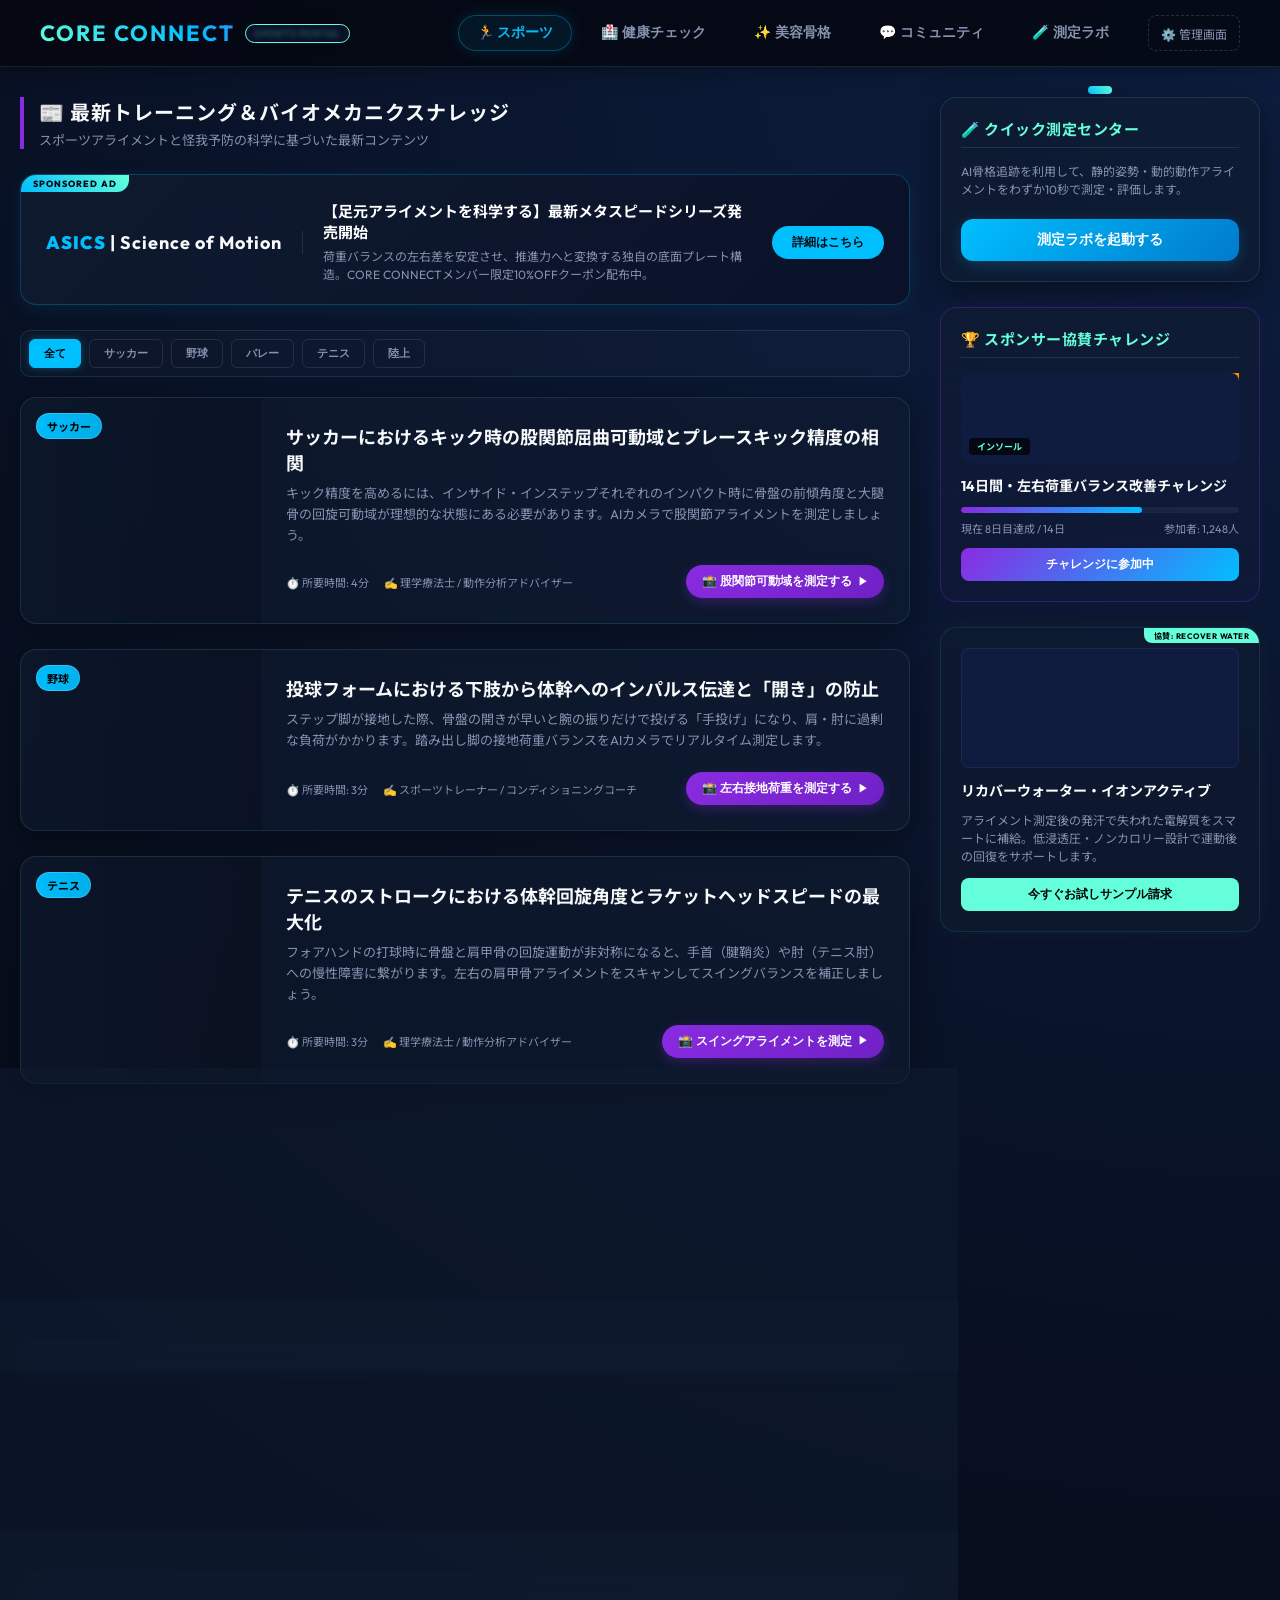
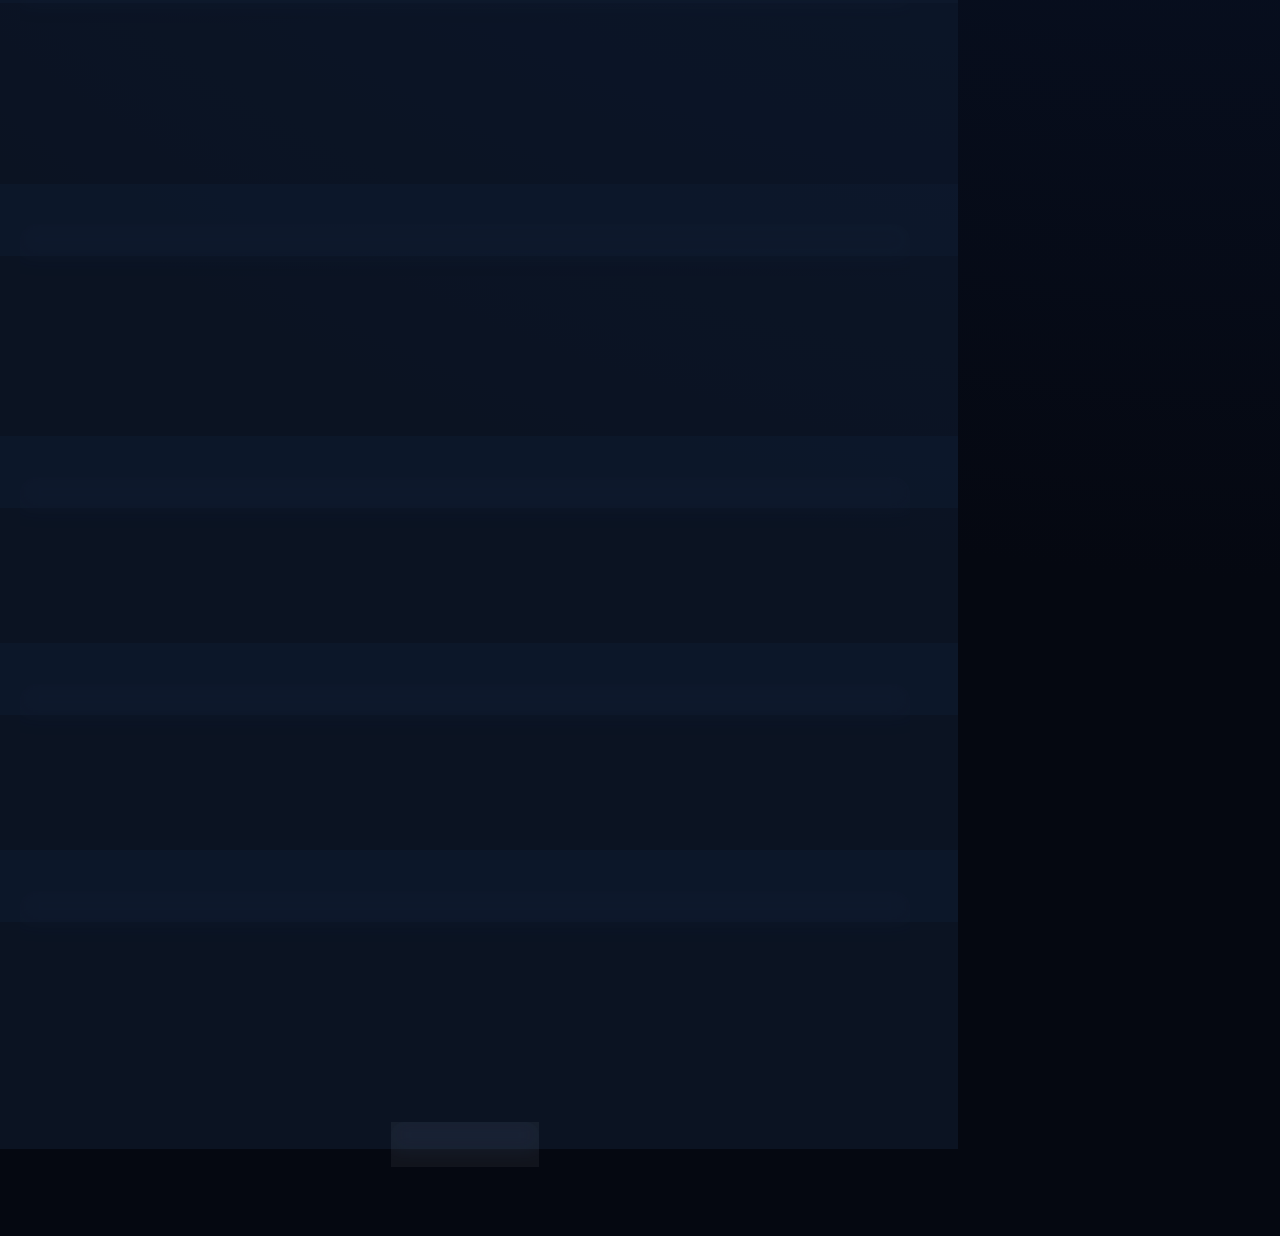
==== index.html @ 138227b6 "Add files via upload" ====
<!DOCTYPE html>

<html lang="ja">

<head>

    <meta charset="UTF-8">

    <meta name="viewport" content="width=device-width, initial-scale=1.0">

    <title>CORE CONNECT - 統合スポーツ・健康・美容プラットフォーム</title>

    <link rel="stylesheet" href="portal.css">

<style>
        .load-more-btn:hover {
            background: rgba(255, 255, 255, 0.1) !important;
            border-color: var(--accent-blue) !important;
            box-shadow: 0 0 15px rgba(0, 191, 255, 0.2);
            transform: translateY(-2px);
        }
        .theme-health .load-more-btn:hover {
            border-color: var(--accent-teal) !important;
            box-shadow: 0 0 15px rgba(100, 255, 218, 0.2);
        }
        .theme-beauty .load-more-btn:hover {
            border-color: var(--accent-pink) !important;
            box-shadow: 0 0 15px rgba(255, 20, 147, 0.2);
        }
        .load-more-btn:active {
            transform: translateY(0);
        }
        </style>
</head>

<body class="theme-sports">



    <!-- Header & Navigation -->

    <header>

        <div class="logo">

            CORE CONNECT <span class="logo-badge" id="portalLogoBadge">Sports Portal</span>

        </div>

        <nav class="nav-tabs">

            <button class="tab-btn active" data-tab="sports">🏃 スポーツ</button>

            <button class="tab-btn" data-tab="health">🏥 健康チェック</button>

            <button class="tab-btn" data-tab="beauty">✨ 美容骨格</button>

            <button class="tab-btn" data-tab="community">💬 コミュニティ</button>

            <button class="tab-btn" data-tab="lab">🧪 測定ラボ</button>
            <a href="admin.html" class="admin-link-btn" style="text-decoration:none; display:inline-flex; align-items:center; justify-content:center; border: 1px dashed rgba(255,255,255,0.15); margin-left: 10px; font-size: 12px; height: 36px; padding: 0 12px; border-radius: 8px; color: var(--text-secondary); cursor: pointer; transition: all 0.3s ease; vertical-align: middle;">⚙️ 管理画面</a>

        </nav>

    </header>



    <!-- Main Container -->

    <div class="portal-container">



        <!-- 1. SPORTS PORTAL TAB -->

        <div id="sportsPanel" class="tab-panel active">

            <div class="portal-grid">

                

                <!-- Left Feed: Articles -->

                <div class="feed-section">

                    <div class="feed-header">

                        <h2>📰 最新トレーニング＆バイオメカニクスナレッジ</h2>

                        <p>スポーツアライメントと怪我予防の科学に基づいた最新コンテンツ</p>

                    </div>



                    <!-- Horizontal Corporate Sponsor Banner Ad -->

                    <div class="sponsor-banner-horizontal" onclick="alert('協賛スポンサー：ASICS バイオメカニクスシューズ特設ページへ移行します！')">

                        <div class="sponsor-badge">SPONSORED AD</div>

                        <div class="sponsor-banner-content">

                            <div class="sponsor-logo-box">

                                <span style="color:var(--accent-blue); font-weight:900;">ASICS</span> | Science of Motion

                            </div>

                            <div class="sponsor-banner-text">

                                <h4 class="sponsor-headline">【足元アライメントを科学する】最新メタスピードシリーズ発売開始</h4>

                                <p class="sponsor-subline">荷重バランスの左右差を安定させ、推進力へと変換する独自の底面プレート構造。CORE CONNECTメンバー限定10%OFFクーポン配布中。</p>

                            </div>

                            <button class="sponsor-banner-btn">詳細はこちら</button>

                        </div>

                    </div>

                    

                                        <!-- Sports Category Filter Sub-tab Bar -->
                    <div class="sports-subtabs">
                        <button class="subtab-btn active" data-sport="all">全て</button>
                        <button class="subtab-btn" data-sport="soccer">サッカー</button>
                        <button class="subtab-btn" data-sport="baseball">野球</button>
                        <button class="subtab-btn" data-sport="volleyball">バレー</button>
                        <button class="subtab-btn" data-sport="tennis">テニス</button>
                        <button class="subtab-btn" data-sport="track">陸上</button>
                    </div>
                    <div class="article-list" id="sportsList"></div>
                    <div style="text-align: center; margin-top: 30px; margin-bottom: 20px;">
                        <button id="sportsLoadMore" class="load-more-btn" style="background: rgba(255, 255, 255, 0.05); border: 1px solid rgba(255, 255, 255, 0.08); color: var(--text-primary); padding: 12px 30px; border-radius: 12px; font-weight: 600; cursor: pointer; transition: all 0.3s ease; backdrop-filter: blur(10px); display: none;">もっと見る 📸</button>
                    </div>>

                </div>



                <!-- Right Sidebar Widgets -->

                <div class="side-widgets">

                    <!-- Widget: Quick Lab -->

                    <div class="widget">

                        <h3>🧪 クイック測定センター</h3>

                        <div class="mb-20" style="font-size:12px; color:var(--text-secondary); line-height: 1.5;">

                            AI骨格追跡を利用して、静的姿勢・動的動作アライメントをわずか10秒で測定・評価します。

                        </div>

                        <button class="btn-quick-start" onclick="switchTab('lab')">

                            <span class="rec-badge"></span> 測定ラボを起動する

                        </button>

                    </div>



                    <!-- Widget: Sponsored Challenge -->

                    <div class="widget challenge-widget">

                        <h3>🏆 スポンサー協賛チャレンジ</h3>

                        <div class="challenge-card">

                            <div class="ad-badge">協賛: OrthoFit</div>

                            <div class="challenge-banner" style="background-image: url('https://images.unsplash.com/photo-1476480862126-209bfaa8edc8?auto=format&fit=crop&q=80&w=300');">

                                <span class="challenge-brand">インソール</span>

                            </div>

                            <div class="challenge-title">14日間・左右荷重バランス改善チャレンジ</div>

                            <div class="challenge-progress">

                                <div class="progress-bar">

                                    <div class="progress-fill"></div>

                                </div>

                                <div style="display:flex; justify-content:space-between; margin-top:2px;">

                                    <span>現在 8日目達成 / 14日</span>

                                    <span>参加者: 1,248人</span>

                                </div>

                            </div>

                            <button class="challenge-btn" onclick="alert('チャレンジ登録完了！毎日測定ラボで測定して50/50の均等アライメントを目指しましょう！達成するとOrthoFit製品の限定クーポンを贈呈。')">チャレンジに参加中</button>

                        </div>

                    </div>



                    <!-- Side Ad: Beverage Brand -->

                    <div class="widget ad-widget" style="border-color: rgba(0, 191, 255, 0.15);">

                        <div class="ad-badge" style="background:var(--accent-teal); color:#000;">協賛: RECOVER WATER</div>

                        <div class="ad-body">

                            <div class="ad-img-box" style="background-image: url('https://images.unsplash.com/photo-1513558161293-cdaf765ed2fd?auto=format&fit=crop&q=80&w=300');"></div>

                            <div class="ad-title">リカバーウォーター・イオンアクティブ</div>

                            <div class="ad-desc">アライメント測定後の発汗で失われた電解質をスマートに補給。低浸透圧・ノンカロリー設計で運動後の回復をサポートします。</div>

                            <button class="ad-btn" style="background:var(--accent-teal); color:#000;" onclick="alert('公式ストア商品ページに移行します！')">今すぐお試しサンプル請求</button>

                        </div>

                    </div>

                </div>



            </div>

        </div>



        <!-- 2. HEALTH PORTAL TAB -->

        <div id="healthPanel" class="tab-panel">

            <div class="portal-grid">

                

                <!-- Left Feed: Articles -->

                <div class="feed-section">

                    <div class="feed-header">

                        <h2>📰 最新ヘルスケア＆予防医学ナレッジ</h2>

                        <p>健康寿命の延伸、生活習慣病予防、アライメントの健康影響に関する最新情報</p>

                    </div>



                    <!-- Horizontal Sponsor Ad: Health -->

                    <div class="sponsor-banner-horizontal" onclick="alert('協賛スポンサー：サントリー ウェルネス特設ページへ移行します！')">

                        <div class="sponsor-badge">SPONSORED AD</div>

                        <div class="sponsor-banner-content">

                            <div class="sponsor-logo-box">

                                <span style="color:var(--accent-blue); font-weight:900;">SUNTORY</span> | Wellness

                            </div>

                            <div class="sponsor-banner-text">

                                <h4 class="sponsor-headline">【科学が証明する若々しさ】セサミンEXでアクティブな関節・血流ケア</h4>

                                <p class="sponsor-subline">40代以降の運動機能維持に。体幹ブレを抑え、歩行アライメントを内側から円滑にサポートします。CORE CONNECT限定特別モニター募集中。</p>

                            </div>

                            <button class="sponsor-banner-btn">詳細はこちら</button>

                        </div>

                    </div>

                    

                                        <!-- Health Category Filter Sub-tab Bar -->
                    <div class="sports-subtabs">
                        <button class="subtab-btn active" data-sport="all">全て</button>
                        <button class="subtab-btn" data-sport="stress">ストレス</button>
                        <button class="subtab-btn" data-sport="sleep">睡眠</button>
                        <button class="subtab-btn" data-sport="nutrition">食事・栄養</button>
                        <button class="subtab-btn" data-sport="pain">肩こり・腰痛</button>
                        <button class="subtab-btn" data-sport="check">自律神経</button>
                    </div>
                    <div class="article-list" id="healthList"></div>
                    <div style="text-align: center; margin-top: 30px; margin-bottom: 20px;">
                        <button id="healthLoadMore" class="load-more-btn" style="background: rgba(255, 255, 255, 0.05); border: 1px solid rgba(255, 255, 255, 0.08); color: var(--text-primary); padding: 12px 30px; border-radius: 12px; font-weight: 600; cursor: pointer; transition: all 0.3s ease; backdrop-filter: blur(10px); display: none;">もっと見る 📸</button>
                    </div>>

                </div>



                <!-- Right Sidebar Widgets -->

                <div class="side-widgets">

                    <!-- Widget: Health Advice -->

                    <div class="widget">

                        <h3>🏥 パーソナル健康指導</h3>

                        <div class="mb-20" style="font-size:12px; color:var(--text-secondary); line-height: 1.5;">

                            測定された姿勢・動揺データから、高血圧やメタボ予防、腰痛防止に適した個別ストレッチ・食事法をAIが推薦します。

                        </div>

                        <button class="btn-quick-start" onclick="switchTab('lab')">

                            <span class="rec-badge"></span> 健康状態チェックへ

                        </button>

                    </div>



                    <!-- Widget: Sponsored Challenge -->

                    <div class="widget challenge-widget" style="border-color: rgba(16, 185, 129, 0.3); background: linear-gradient(180deg, var(--bg-card) 0%, rgba(16, 185, 129, 0.03) 100%);">

                        <h3>🏆 健康増進協賛チャレンジ</h3>

                        <div class="challenge-card">

                            <div class="ad-badge" style="background:var(--accent-blue); color:#000;">協賛: TANITA</div>

                            <div class="challenge-banner" style="background-image: url('https://images.unsplash.com/photo-1544367567-0f2fcb009e0b?auto=format&fit=crop&q=80&w=300');">

                                <span class="challenge-brand">体組成計</span>

                            </div>

                            <div class="challenge-title">毎日測定・体幹バランス＆基礎代謝キープチャレンジ</div>

                            <button class="challenge-btn" style="background:linear-gradient(135deg, var(--accent-blue) 0%, #10b981 100%);" onclick="alert('健康チャレンジに参加しました！体組成データとアライメントデータを連動させて健康ポイントを獲得しましょう。')">チャレンジに参加する</button>

                        </div>

                    </div>



                    <!-- Side Ad: Health Drink -->

                    <div class="widget ad-widget" style="border-color: rgba(52, 211, 153, 0.15);">

                        <div class="ad-badge" style="background:var(--accent-blue); color:#000;">協賛: 明治 VAAM</div>

                        <div class="ad-body">

                            <div class="ad-img-box" style="background-image: url('https://images.unsplash.com/photo-1544367567-0f2fcb009e0b?auto=format&fit=crop&q=80&w=300');"></div>

                            <div class="ad-title">ヴァームスマートフィットウォーター</div>

                            <div class="ad-desc">カラダを動かすことで脂肪の燃焼を高める独自のアミノ酸（ARF）配合。アライメントチェック運動時の水分補給に最適です。</div>

                            <button class="ad-btn" style="background:var(--accent-blue); color:#000;" onclick="alert('明治VAAM 特設ECページへ移行します！')">特別割引で購入する</button>

                        </div>

                    </div>

                </div>



            </div>

        </div>



        <!-- 3. BEAUTY PORTAL TAB -->

        <div id="beautyPanel" class="tab-panel">

            <div class="portal-grid">

                

                <!-- Left Feed: Articles -->

                <div class="feed-section">

                    <div class="feed-header">

                        <h2>📰 最新エステ・美容骨格＆姿勢ボディメイク</h2>

                        <p>美姿勢キープ、骨格スタイル診断、スタイルアップのためのアライメント科学</p>

                    </div>



                    <!-- Horizontal Sponsor Ad: Beauty -->

                    <div class="sponsor-banner-horizontal" style="border-color: rgba(255, 117, 143, 0.25); box-shadow: 0 0 15px rgba(255, 117, 143, 0.08);" onclick="alert('協賛スポンサー：資生堂 エリクシール特別キャンペーンページへ移行します！')">

                        <div class="sponsor-badge" style="background:linear-gradient(45deg, var(--accent-blue), var(--accent-purple)); color:#fff;">SPONSORED AD</div>

                        <div class="sponsor-banner-content">

                            <div class="sponsor-logo-box">

                                <span style="color:var(--accent-blue); font-weight:900;">資生堂</span> | ELIXIR

                            </div>

                            <div class="sponsor-banner-text">

                                <h4 class="sponsor-headline">【骨格から美しさを整える】姿勢アライメントと美しき表情・ハリ肌ケア</h4>

                                <p class="sponsor-subline">猫背や首の前傾はデコルテ・顔の巡りを阻害し、くすみやハリ低下の原因に。美姿勢アライメントから理想のエイジングケアを提案。</p>

                            </div>

                            <button class="sponsor-banner-btn" style="background:var(--accent-blue); color:#fff;">詳細はこちら</button>

                        </div>

                    </div>

                    

                                        <!-- Beauty Category Filter Sub-tab Bar -->
                    <div class="sports-subtabs">
                        <button class="subtab-btn active" data-sport="all">全て</button>
                        <button class="subtab-btn" data-sport="makeup">メイク</button>
                        <button class="subtab-btn" data-sport="cosmetics">スキンケア</button>
                        <button class="subtab-btn" data-sport="hairstyle">髪型</button>
                        <button class="subtab-btn" data-sport="styling">骨格診断</button>
                        <button class="subtab-btn" data-sport="bodymake">ボディメイク</button>
                    </div>
                    <div class="article-list" id="beautyList"></div>
                    <div style="text-align: center; margin-top: 30px; margin-bottom: 20px;">
                        <button id="beautyLoadMore" class="load-more-btn" style="background: rgba(255, 255, 255, 0.05); border: 1px solid rgba(255, 255, 255, 0.08); color: var(--text-primary); padding: 12px 30px; border-radius: 12px; font-weight: 600; cursor: pointer; transition: all 0.3s ease; backdrop-filter: blur(10px); display: none;">もっと見る 📸</button>
                    </div>>

                </div>



                <!-- Right Sidebar Widgets -->

                <div class="side-widgets">

                    <!-- Widget: Beauty Profile -->

                    <div class="widget">

                        <h3>✨ 美ボディデザイン</h3>

                        <div class="mb-20" style="font-size:12px; color:var(--text-secondary); line-height: 1.5;">

                            AI骨格アライメントデータから、あなたの骨格スタイルに最も似合うアパレルシルエットや骨盤引締めヨガを提案。

                        </div>

                        <button class="btn-quick-start" style="background:linear-gradient(135deg, var(--accent-blue) 0%, var(--accent-purple) 100%);" onclick="switchTab('lab')">

                            <span class="rec-badge"></span> 骨格・美脚測定へ

                        </button>

                    </div>



                    <!-- Widget: Sponsored Challenge -->

                    <div class="widget challenge-widget" style="border-color: rgba(255, 117, 143, 0.3); background: linear-gradient(180deg, var(--bg-card) 0%, rgba(255, 117, 143, 0.03) 100%);">

                        <h3>🏆 美骨格協賛チャレンジ</h3>

                        <div class="challenge-card">

                            <div class="ad-badge" style="background:var(--accent-blue); color:#000;">協賛: SlimWalk</div>

                            <div class="challenge-banner" style="background-image: url('https://images.unsplash.com/photo-1519699047748-de8e457a634e?auto=format&fit=crop&q=80&w=300');">

                                <span class="challenge-brand">レッグケア</span>

                            </div>

                            <div class="challenge-title">14日間・骨盤ケア＆美脚ラインキープチャレンジ</div>

                            <button class="challenge-btn" style="background:linear-gradient(135deg, var(--accent-blue) 0%, var(--accent-purple) 100%);" onclick="alert('美骨格チャレンジにエントリーしました！毎日骨格測定で美アライメントを追跡しましょう！')">チャレンジに参加する</button>

                        </div>

                    </div>



                    <!-- Side Ad: Beauty Wear -->

                    <div class="widget ad-widget" style="border-color: rgba(255, 117, 143, 0.15);">

                        <div class="ad-badge" style="background:var(--accent-blue); color:#000;">協賛: SlimWalk</div>

                        <div class="ad-body">

                            <div class="ad-img-box" style="background-image: url('https://images.unsplash.com/photo-1485230895905-ec40ba36b9bc?auto=format&fit=crop&q=80&w=300');"></div>

                            <div class="ad-title">スリムウォーク 骨盤をきっちり支えるタイツ</div>

                            <div class="ad-desc">Wの骨盤引き締め設計と段階圧力で、骨盤をきっちり支えて美脚ラインをサポート。おやすみ時のアライメント補正に。</div>

                            <button class="ad-btn" style="background:var(--accent-blue); color:#000;" onclick="alert('スリムウォーク公式ショップページへ移行します！')">CORE CONNECT限定クーポンで購入</button>

                        </div>

                    </div>

                </div>



            </div>

        </div>



        <!-- 4. COMMUNITY TAB -->

        <div id="communityPanel" class="tab-panel">

            <div class="community-grid">

                

                <!-- Left Section: Timeline & Input -->

                <div class="feed-section">

                    

                    <!-- Composer -->

                    <div class="post-composer">

                        <div class="composer-header">

                            <div class="composer-avatar">ゲ</div>

                            <textarea id="postInput" class="composer-textarea" placeholder="測定した結果の感想や身体の悩みを共有しよう！最新の測定データを添付してトレーナーや仲間に相談できます..."></textarea>

                        </div>

                        <div class="composer-footer">

                            <div class="composer-attachments">

                                <button class="attach-btn" id="attachSessionBtn">

                                    📊 最新の測定データを添付する

                                </button>

                            </div>

                            <button class="composer-submit" id="postSubmitBtn">相談・共有を投稿</button>

                        </div>

                    </div>



                    <!-- Horizontal Sponsor Ad: Smartwatch -->

                    <div class="sponsor-banner-horizontal" style="border-color: rgba(138, 43, 226, 0.25); box-shadow: 0 0 15px rgba(138, 43, 226, 0.08); margin-bottom: 20px;" onclick="alert('協賛スポンサー：GARMIN 心拍アクティビティメーター特設ページへ移行します！')">

                        <div class="sponsor-badge" style="background:linear-gradient(45deg, var(--accent-purple), var(--accent-pink)); color:#fff;">SPONSORED AD</div>

                        <div class="sponsor-banner-content">

                            <div class="sponsor-logo-box">

                                <span style="color:var(--accent-purple); font-weight:900;">GARMIN</span> | Active Vitals

                            </div>

                            <div class="sponsor-banner-text">

                                <h4 class="sponsor-headline">【心拍＆ブレ測定連動】GARMIN アスリートGPSスマートウォッチ登場</h4>

                                <p class="sponsor-subline">ポータルのアライメント測定値と同期可能。リアルタイム心拍ゾーン分析と歩行バランスデータを自動トラッキングし、ランニングフォームを改善。</p>

                            </div>

                            <button class="sponsor-banner-btn" style="background:var(--accent-purple); color:#fff;">詳細はこちら</button>

                        </div>

                    </div>



                    <div class="feed-header">

                        <h2>💬 タイムライン（測定共有・Q&A）</h2>

                    </div>



                    <!-- Timeline Posts Container -->

                    <div id="timelineContainer"></div>

                </div>



                <!-- Right Section: Sidebar -->

                <div class="side-widgets">

                    <div class="widget">

                        <h3>👩‍⚕️ コミュニティの専門家</h3>

                        <div class="flex-column" style="gap:15px; font-size:12px;">

                            <div style="display:flex; align-items:center; gap:10px; border-bottom:1px solid rgba(255,255,255,0.05); padding-bottom:10px;">

                                <div class="composer-avatar" style="background:linear-gradient(45deg, var(--accent-orange), #ff5722);">田中</div>

                                <div>

                                    <div style="font-weight:700;">田中 誠 (理学療法士)</div>

                                    <div style="color:var(--text-secondary);">脊柱・骨盤アライメント専門</div>

                                </div>

                            </div>

                            <div style="display:flex; align-items:center; gap:10px; border-bottom:1px solid rgba(255,255,255,0.05); padding-bottom:10px;">

                                <div class="composer-avatar" style="background:linear-gradient(45deg, var(--accent-orange), #ff5722);">佐藤</div>

                                <div>

                                    <div style="font-weight:700;">佐藤 翼 (トレーナー)</div>

                                    <div style="color:var(--text-secondary);">OHS動作分析・怪我予防リハ</div>

                                </div>

                            </div>

                            <div style="display:flex; align-items:center; gap:10px;">

                                <div class="composer-avatar" style="background:linear-gradient(45deg, var(--accent-orange), #ff5722);">鈴木</div>

                                <div>

                                    <div style="font-weight:700;">鈴木 翔 (スプリントコーチ)</div>

                                    <div style="color:var(--text-secondary);">ジュニア運動機能・重心制御</div>

                                </div>

                            </div>

                        </div>

                    </div>



                    <div class="widget">

                        <h3>💬 専門家個別相談（予約）</h3>

                        <p style="font-size:12px; color:var(--text-secondary); line-height:1.5; margin-bottom:15px;">

                            AI判定とコミュニティ解説だけでは解決しない痛みや、専門的なリハビリメニューの作成は、オンラインの個別指導枠をご予約ください。

                        </p>

                        <button class="challenge-btn" style="background:var(--accent-purple);" onclick="switchTab('lab'); alert('測定ラボに切り替えます。測定完了レポート下部の「個別予約」ボタンから担当メンターと予約を実行してください。');">

                            📅 個別相談（予約枠）を開く

                        </button>

                    </div>



                    <!-- Side Ad: Sports Insurance -->

                    <div class="widget ad-widget" style="border-color: rgba(57, 255, 20, 0.15);">

                        <div class="ad-badge" style="background:var(--accent-green); color:#000;">協賛: ACTIVE PROTECT</div>

                        <div class="ad-body">

                            <div class="ad-img-box" style="background-image: url('https://images.unsplash.com/photo-1544367567-0f2fcb009e0b?auto=format&fit=crop&q=80&w=300');"></div>

                            <div class="ad-title">アクティブプロテクト・スポーツ傷害保険</div>

                            <div class="ad-desc">ランニングやフィットネス中のもしものケガに備える。1日わずか50円から加入できる、アライメントチェックメンバー限定優待プラン。</div>

                            <button class="ad-btn" style="background:var(--accent-green); color:#000;" onclick="alert('損害保険のご案内ページへ移行します！')">見積もりシミュレートを開く</button>

                        </div>

                    </div>

                </div>



            </div>

        </div>



        <!-- 3. MEASUREMENT LAB TAB (IFRAME & ADS) -->

        <div id="labPanel" class="tab-panel">

            <div class="lab-grid">

                

                <!-- Left Main Section -->

                <div class="lab-main-section">

                    <!-- Embedded Measurement App Iframe -->

                    <div class="iframe-container">

                        <iframe id="measurementIframe" src="./mock_app.html" allow="camera;gyroscope;accelerometer"></iframe>

                    </div>

                    

                    <!-- Posture Report & SNS Share Card (Displays after measurement) -->

                    <div id="postureReportCard" class="widget posture-report-card" style="display: none; margin-top: 20px;">

                        <div class="report-header" style="display:flex; justify-content:space-between; align-items:center; border-bottom:1px solid var(--border-color); padding-bottom:15px; margin-bottom:15px;">

                            <h3 style="margin:0;">📊 姿勢アライメント診断レポート</h3>

                            <span id="reportGrade" class="report-grade-badge">A</span>

                        </div>

                        <div class="report-body">

                            <div class="report-grid-metrics" style="display:grid; grid-template-columns: repeat(auto-fit, minmax(150px, 1fr)); gap:15px; margin-bottom:20px;">

                                <div class="metric-item" style="background:var(--bg-glass); border:1px solid var(--border-color); border-radius:10px; padding:12px; text-align:center;">

                                    <div style="font-size:10px; color:var(--text-secondary); margin-bottom:5px;">左右荷重バランス</div>

                                    <div id="reportWbVal" style="font-size:14px; font-weight:700; color:var(--text-primary);">L 50.2% : R 49.8%</div>

                                </div>

                                <div class="metric-item" style="background:var(--bg-glass); border:1px solid var(--border-color); border-radius:10px; padding:12px; text-align:center;">

                                    <div style="font-size:10px; color:var(--text-secondary); margin-bottom:5px;">骨盤傾斜角度</div>

                                    <div id="reportTiltVal" style="font-size:14px; font-weight:700; color:var(--text-primary);">0° (正常)</div>

                                </div>

                                <div class="metric-item" style="background:var(--bg-glass); border:1px solid var(--border-color); border-radius:10px; padding:12px; text-align:center;">

                                    <div style="font-size:10px; color:var(--text-secondary); margin-bottom:5px;">体幹重心動揺エリア</div>

                                    <div id="reportSwayVal" style="font-size:14px; font-weight:700; color:var(--text-primary);">正常範囲 (480px²)</div>

                                </div>

                            </div>

                            

                            <div class="sns-share-section" style="border-top:1px solid var(--border-color); padding-top:15px;">

                                <h4 style="font-size:12px; color:var(--text-primary); margin-bottom:12px; font-weight:700;">📢 測定結果をSNSやコミュニティでシェアしよう！</h4>

                                <div class="sns-btn-group" style="display:flex; flex-wrap:wrap; gap:10px;">

                                    <button class="sns-btn x-btn" id="shareXBtn">

                                        <svg style="width:12px; height:12px; fill:currentColor; vertical-align:middle; margin-right:4px;" viewBox="0 0 24 24"><path d="M18.244 2.25h3.308l-7.227 8.26 8.502 11.24H16.17l-5.214-6.817L4.99 21.75H1.68l7.73-8.835L1.254 2.25H8.08l4.713 6.231zm-1.161 17.52h1.833L7.084 4.126H5.117z"/></svg>

                                        Xでポスト

                                    </button>

                                    <button class="sns-btn line-btn" id="shareLineBtn">🟢 LINEで送る</button>

                                    <button class="sns-btn copy-btn" id="copyReportBtn">📋 結果をコピー</button>

                                    <button class="sns-btn community-share-btn" id="shareInternalBtn">💬 コミュへ添付して相談</button>

                                    <button class="sns-btn premium-btn" id="premiumReportBtn" style="background:var(--accent-orange); color:#000;">📥 改善指導PDFレポート (プレミアム限定)</button>

                                </div>

                            </div>

                        </div>

                    </div>

                </div>



                <!-- Dynamic Ad Sidebar -->

                <div class="lab-meta-panel">

                    

                    <div class="dynamic-ad-container" id="adWidgetContainer" style="max-height: 540px; overflow-y: auto;">

                        <div class="ad-headline">

                            <span></span> スポンサー企業協賛広告枠

                        </div>

                        

                        <div id="dynamicAdSpace">

                            <!-- Ad 1: Health/Furniture -->

                            <div class="ad-matched-box" style="margin-bottom:20px; border-bottom: 1px solid rgba(255,255,255,0.05); padding-bottom:15px;">

                                <span class="matched-pill tilt" style="background:rgba(255,145,0,0.08); border-color:var(--accent-orange); color:var(--accent-orange);">骨盤ケア協賛: StyleKeep</span>

                                <div class="ad-img-box" style="background-image: url('https://images.unsplash.com/photo-1515886657613-9f3515b0c78f?auto=format&fit=crop&q=80&w=400'); height: 80px;"></div>

                                <div class="ad-title" style="font-size:12px;">StyleKeep 骨盤サポート高反発クッション</div>

                                <div class="ad-desc" style="font-size:11px; line-height:1.4;">アライメントの崩れによる腰部・背中への座姿勢負担を軽減する特許取得サポートクッション。</div>

                                <div class="ad-product-price" style="font-size:13px;">特別価格: ¥5,440</div>

                            </div>

                            

                            <!-- Ad 2: Orthotics/Apparel -->

                            <div class="ad-matched-box" style="margin-bottom:20px; border-bottom: 1px solid rgba(255,255,255,0.05); padding-bottom:15px;">

                                <span class="matched-pill sway" style="background:rgba(0,191,255,0.08); border-color:var(--accent-blue); color:var(--accent-blue);">インソール協賛: OrthoFit</span>

                                <div class="ad-img-box" style="background-image: url('https://images.unsplash.com/photo-1542291026-7eec264c27ff?auto=format&fit=crop&q=80&w=400'); height: 80px;"></div>

                                <div class="ad-title" style="font-size:12px;">OrthoFit プレミアム・カスタムインソール</div>

                                <div class="ad-desc" style="font-size:11px; line-height:1.4;">左右荷重バランスを足元から補正し、ランニング時の関節ブレを抑制するカスタムインソール。</div>

                                <div class="ad-product-price" style="font-size:13px;">特別価格: ¥9,600</div>

                            </div>



                            <!-- Ad 3: Sports Apparel -->

                            <div class="ad-matched-box">

                                <span class="matched-pill" style="background:rgba(138,43,226,0.08); border-color:var(--accent-purple); color:var(--accent-purple);">リカバリー協賛: UNDER ARMOUR</span>

                                <div class="ad-img-box" style="background-image: url('https://images.unsplash.com/photo-1517838277536-f5f99be501cd?auto=format&fit=crop&q=80&w=400'); height: 80px;"></div>

                                <div class="ad-title" style="font-size:12px;">UA Recovery 段階着圧リカバリータイツ</div>

                                <div class="ad-desc" style="font-size:11px; line-height:1.4;">運動後のアライメント維持と筋肉疲労の回復を促進する特殊着圧コンプレッション。</div>

                                <div class="ad-product-price" style="font-size:13px;">販売価格: ¥7,800</div>

                            </div>

                        </div>

                    </div>



                    <div class="widget">

                        <h3>📏 スケール・マット校正</h3>

                        <p style="font-size:11px; color:var(--text-secondary); line-height:1.5;">

                            手持ち測定時のジャイロ補正、または測定ラボの「📏 マット校正(45cm)」を使用すると、1pxあたりのセンチメートル倍率が正確にロックされ、診断と連動広告の精度が向上します。

                        </p>

                    </div>

                </div>



            </div>

        </div>



    </div>



    <!-- Subscription Plan Modal (Popup) -->

    <div id="subscriptionModal" class="modal-overlay" style="display: none;">

        <div class="modal-card">

            <div class="modal-close-btn" id="closeSubModalBtn">&times;</div>

            <div class="modal-header">

                <h2>👑 CORE CONNECT PREMIUM</h2>

                <p>AI測定無制限 ＆ 専門家オンライン指導で、最速の姿勢改善をサポート</p>

            </div>

            <div class="modal-body">

                <div class="pricing-grid">

                    <!-- Plan 1: Free -->

                    <div class="pricing-card">

                        <h3>ライト (Free)</h3>

                        <div class="price">¥0 <span class="price-period">/ 月</span></div>

                        <ul class="plan-features">

                            <li>最新記事の閲覧</li>

                            <li>簡易測定 (月1回のみ)</li>

                            <li>タイムライン閲覧のみ</li>

                        </ul>

                        <button class="plan-btn disabled" disabled>現在のプラン</button>

                    </div>

                    

                    <!-- Plan 2: Standard (Recommended) -->

                    <div class="pricing-card recommended">

                        <div class="rec-badge">RECOMMENDED</div>

                        <h3>スタンダード</h3>

                        <div class="price">¥980 <span class="price-period">/ 月</span></div>

                        <ul class="plan-features">

                            <li><strong>AI動作アライメント測定し放題</strong></li>

                            <li><strong>専門家 (理学療法士) Q&A相談</strong></li>

                            <li>協賛ブランド1,000円分クーポン</li>

                            <li>姿勢改善データ履歴追跡</li>

                        </ul>

                        <button class="plan-btn active-btn" id="subStandardBtn">30日間無料でお試し</button>

                    </div>

                    

                    <!-- Plan 3: Premium -->

                    <div class="pricing-card">

                        <h3>プレミアム</h3>

                        <div class="price">¥1,980 <span class="price-period">/ 月</span></div>

                        <ul class="plan-features">

                            <li>スタンダードの全機能</li>

                            <li>優先アドバイス返信保証</li>

                            <li>個別ビデオ相談 (月1回15分)</li>

                            <li>プレミアム限定レッスン動画</li>

                        </ul>

                        <button class="plan-btn" id="subPremiumBtn">プランを選択</button>

                    </div>

                </div>

                <p class="modal-footer-note">※ スタンダードプランは登録後30日間は無料でお試しいただけます。いつでも解約可能です。</p>

            </div>

        </div>

    </div>



    <!-- Scripts -->

    <script src="portal.js"></script>

</body>

</html>
---- portal.css ----
/* CORE CONNECT Portal styling */
@import url('https://fonts.googleapis.com/css2?family=Outfit:wght@300;400;600;700&family=Noto+Sans+JP:wght@300;400;700&display=swap');

:root {
    --bg-primary: #050811;
    --bg-secondary: #0a1128;
    --bg-card: rgba(16, 28, 48, 0.6);
    --bg-glass: rgba(10, 20, 42, 0.7);
    --border-color: rgba(100, 255, 218, 0.12);
    --border-glow: rgba(0, 191, 255, 0.2);
    
    /* Neon Accents */
    --accent-teal: #64ffda;
    --accent-blue: #00bfff;
    --accent-orange: #ff9100;
    --accent-red: #ff5252;
    --accent-green: #39ff14;
    --accent-purple: #8a2be2;
    --accent-pink: #ff1493;
    
    --text-primary: #f8f9fa;
    --text-secondary: #8892b0;
    
    --font-sans: 'Outfit', 'Noto Sans JP', sans-serif;
    --card-shadow: 0 8px 32px 0 rgba(0, 0, 0, 0.4);
}

* {
    box-sizing: border-box;
    margin: 0;
    padding: 0;
}

html, body {
    max-width: 100%;
    overflow-x: hidden;
    width: 100%;
    position: relative;
    touch-action: pan-y;
}

body {
    font-family: var(--font-sans);
    background: radial-gradient(circle at top right, #0d1e40 0%, var(--bg-primary) 70%);
    background-color: var(--bg-primary);
    color: var(--text-primary);
    min-height: 100vh;
    overflow-y: auto;
}

/* Scrollbar styling */
::-webkit-scrollbar {
    width: 8px;
}
::-webkit-scrollbar-track {
    background: var(--bg-primary);
}
::-webkit-scrollbar-thumb {
    background: var(--bg-secondary);
    border: 1px solid var(--border-color);
    border-radius: 4px;
}
::-webkit-scrollbar-thumb:hover {
    background: var(--accent-blue);
}

/* Header styling */
header {
    background: rgba(5, 8, 17, 0.85);
    backdrop-filter: blur(15px);
    -webkit-backdrop-filter: blur(15px);
    border-bottom: 1px solid var(--border-color);
    position: sticky;
    top: 0;
    z-index: 100;
    padding: 15px 40px;
    display: flex;
    justify-content: space-between;
    align-items: center;
    box-shadow: 0 4px 20px rgba(0, 0, 0, 0.3);
}

.logo {
    display: flex;
    align-items: center;
    gap: 10px;
    font-size: 22px;
    font-weight: 700;
    letter-spacing: 2px;
    background: linear-gradient(45deg, var(--accent-teal), var(--accent-blue), var(--accent-purple));
    -webkit-background-clip: text;
    -webkit-text-fill-color: transparent;
    text-transform: uppercase;
}

.logo-badge {
    background: var(--bg-secondary);
    border: 1px solid var(--accent-teal);
    color: var(--accent-teal);
    padding: 2px 8px;
    border-radius: 20px;
    font-size: 10px;
    letter-spacing: 0.5px;
    text-shadow: 0 0 5px rgba(100, 255, 218, 0.3);
}

/* Navigation Tabs */
.nav-tabs {
    display: flex;
    gap: 10px;
}

.tab-btn {
    background: transparent;
    border: 1px solid transparent;
    color: var(--text-secondary);
    padding: 8px 18px;
    border-radius: 20px;
    font-size: 14px;
    font-weight: 600;
    cursor: pointer;
    transition: all 0.3s cubic-bezier(0.4, 0, 0.2, 1);
    display: flex;
    align-items: center;
    gap: 8px;
}

.tab-btn:hover {
    color: var(--text-primary);
    background: rgba(255, 255, 255, 0.03);
}

.tab-btn.active {
    color: var(--accent-blue);
    background: rgba(0, 191, 255, 0.08);
    border-color: rgba(0, 191, 255, 0.3);
    box-shadow: 0 0 15px rgba(0, 191, 255, 0.15);
}

.tab-btn.disabled-btn {
    opacity: 0.5;
    cursor: not-allowed;
}

.tab-btn.disabled-btn:hover {
    color: var(--text-secondary);
    background: transparent;
}

/* Container */
.portal-container {
    max-width: 1400px;
    margin: 30px auto;
    padding: 0 20px;
    position: relative;
}

/* Tab Panel Switcher */
.tab-panel {
    display: none;
    animation: fadeIn 0.4s ease-out forwards;
}

.tab-panel.active {
    display: block;
}

@keyframes fadeIn {
    from {
        opacity: 0;
        transform: translateY(10px);
    }
    to {
        opacity: 1;
        transform: translateY(0);
    }
}

/* ==========================================================================
   Sports Portal View (Articles & Content)
   ========================================================================== */
.portal-grid {
    display: grid;
    grid-template-columns: 1fr 320px;
    gap: 30px;
}

@media (max-width: 1024px) {
    .portal-grid {
        grid-template-columns: 1fr;
    }
}

.feed-header {
    margin-bottom: 25px;
    border-left: 4px solid var(--accent-purple);
    padding-left: 15px;
}

.feed-header h2 {
    font-size: 20px;
    font-weight: 700;
    letter-spacing: 1px;
}

.feed-header p {
    color: var(--text-secondary);
    font-size: 13px;
    margin-top: 4px;
}

.article-list {
    display: flex;
    flex-direction: column;
    gap: 25px;
}

/* Article Card Glassmorphism */
.article-card {
    background: var(--bg-card);
    backdrop-filter: blur(10px);
    -webkit-backdrop-filter: blur(10px);
    border: 1px solid var(--border-color);
    border-radius: 16px;
    overflow: hidden;
    display: grid;
    grid-template-columns: 240px 1fr;
    box-shadow: var(--card-shadow);
    transition: all 0.3s cubic-bezier(0.4, 0, 0.2, 1);
}

@media (max-width: 768px) {
    .article-card {
        grid-template-columns: 1fr;
    }
}

.article-card:hover {
    transform: translateY(-4px);
    border-color: rgba(0, 191, 255, 0.3);
    box-shadow: 0 12px 40px rgba(0, 191, 255, 0.1);
}

.article-image {
    width: 100%;
    height: 100%;
    min-height: 180px;
    background-size: cover;
    background-position: center;
    position: relative;
}

.article-image::after {
    content: '';
    position: absolute;
    top: 0; left: 0; width: 100%; height: 100%;
    background: linear-gradient(90deg, rgba(5,8,17,0) 0%, rgba(5,8,17,0.3) 100%);
}

.article-badge {
    position: absolute;
    top: 15px;
    left: 15px;
    background: rgba(5,8,17,0.8);
    border: 1px solid rgba(255,255,255,0.2);
    color: #fff;
    padding: 4px 10px;
    font-size: 11px;
    border-radius: 20px;
    font-weight: 600;
}

.article-content {
    padding: 25px;
    display: flex;
    flex-direction: column;
    justify-content: space-between;
    gap: 15px;
}

.article-body h3 {
    font-size: 18px;
    font-weight: 700;
    margin-bottom: 8px;
    color: var(--text-primary);
}

.article-body p {
    color: var(--text-secondary);
    font-size: 13px;
    line-height: 1.6;
}

.article-footer {
    display: flex;
    justify-content: space-between;
    align-items: center;
    margin-top: 5px;
}

.article-meta {
    font-size: 11px;
    color: var(--text-secondary);
    display: flex;
    gap: 15px;
}

/* Measurement launch button hook */
.btn-hook {
    background: linear-gradient(135deg, var(--accent-purple) 0%, #6f21c5 100%);
    color: #fff;
    border: none;
    padding: 8px 16px;
    font-size: 12px;
    font-weight: 700;
    border-radius: 20px;
    cursor: pointer;
    display: flex;
    align-items: center;
    gap: 6px;
    box-shadow: 0 4px 12px rgba(138, 43, 226, 0.3);
    transition: all 0.3s ease;
}

.btn-hook:hover {
    box-shadow: 0 4px 20px rgba(138, 43, 226, 0.5);
    transform: scale(1.03);
}

.btn-hook span {
    font-size: 10px;
}

/* ==========================================================================
   Side Widgets & Sponsored Ad Space
   ========================================================================== */
.side-widgets {
    display: flex;
    flex-direction: column;
    gap: 25px;
}

.widget {
    background: var(--bg-card);
    backdrop-filter: blur(10px);
    border: 1px solid var(--border-color);
    border-radius: 16px;
    padding: 20px;
    box-shadow: var(--card-shadow);
}

.widget h3 {
    font-size: 15px;
    font-weight: 700;
    margin-bottom: 15px;
    border-bottom: 1px solid var(--border-color);
    padding-bottom: 8px;
    color: var(--accent-teal);
    letter-spacing: 0.5px;
    text-transform: uppercase;
}

/* Sponsored ad banner widget */
.ad-widget {
    border-color: rgba(255, 145, 0, 0.3);
    box-shadow: 0 0 20px rgba(255, 145, 0, 0.05);
    transition: all 0.4s ease;
    position: relative;
    overflow: hidden;
}

.ad-widget.glowing {
    border-color: var(--accent-orange);
    box-shadow: 0 0 25px rgba(255, 145, 0, 0.25);
    background: linear-gradient(145deg, rgba(255,145,0,0.05) 0%, var(--bg-card) 100%);
}

.ad-badge {
    position: absolute;
    top: 0;
    right: 0;
    background: var(--accent-orange);
    color: #000;
    font-size: 8px;
    font-weight: 700;
    padding: 2px 10px;
    border-bottom-left-radius: 8px;
    letter-spacing: 0.5px;
}

.ad-body {
    display: flex;
    flex-direction: column;
    gap: 12px;
}

.ad-img-box {
    width: 100%;
    height: 120px;
    background: #0f1c3f;
    border-radius: 8px;
    background-size: cover;
    background-position: center;
    border: 1px solid rgba(255, 255, 255, 0.05);
}

.ad-title {
    font-size: 14px;
    font-weight: 700;
    color: #fff;
}

.ad-desc {
    font-size: 12px;
    color: var(--text-secondary);
    line-height: 1.5;
}

.ad-btn {
    background: var(--accent-orange);
    color: #000;
    border: none;
    border-radius: 8px;
    padding: 8px 0;
    font-size: 12px;
    font-weight: 700;
    width: 100%;
    cursor: pointer;
    text-align: center;
    transition: all 0.3s ease;
}

.ad-btn:hover {
    background: #ffa726;
    box-shadow: 0 0 10px rgba(255,145,0,0.4);
}

/* Quick Start Widget */
.btn-quick-start {
    background: linear-gradient(135deg, var(--accent-blue) 0%, #007acc 100%);
    color: #fff;
    border: none;
    border-radius: 12px;
    padding: 12px;
    font-size: 14px;
    font-weight: 700;
    width: 100%;
    cursor: pointer;
    display: flex;
    align-items: center;
    justify-content: center;
    gap: 8px;
    transition: all 0.3s ease;
    box-shadow: 0 4px 15px rgba(0, 191, 255, 0.2);
}

.btn-quick-start:hover {
    box-shadow: 0 4px 25px rgba(0, 191, 255, 0.4);
    transform: translateY(-2px);
}

.rec-badge {
    background: var(--accent-red);
    width: 8px;
    height: 8px;
    border-radius: 50%;
    animation: pulse 1.2s infinite;
}

@keyframes pulse {
    0% { transform: scale(0.9); opacity: 0.6; }
    50% { transform: scale(1.2); opacity: 1; }
    100% { transform: scale(0.9); opacity: 0.6; }
}

/* ==========================================================================
   User Community View (Social feed & Sponsored challenges)
   ========================================================================== */
.community-grid {
    display: grid;
    grid-template-columns: 1fr 340px;
    gap: 30px;
}

@media (max-width: 1024px) {
    .community-grid {
        grid-template-columns: 1fr;
    }
}

.post-composer {
    background: var(--bg-card);
    backdrop-filter: blur(10px);
    border: 1px solid var(--border-color);
    border-radius: 16px;
    padding: 20px;
    margin-bottom: 30px;
    box-shadow: var(--card-shadow);
}

.composer-header {
    display: flex;
    gap: 12px;
    margin-bottom: 15px;
}

.composer-avatar {
    width: 40px;
    height: 40px;
    border-radius: 50%;
    background: linear-gradient(45deg, var(--accent-purple), var(--accent-pink));
    display: flex;
    align-items: center;
    justify-content: center;
    font-weight: 700;
    font-size: 14px;
    color: #fff;
    border: 2px solid rgba(255, 255, 255, 0.1);
}

.composer-textarea {
    flex: 1;
    background: var(--bg-input, rgba(15, 28, 63, 0.5));
    border: 1px solid var(--border-color-input, rgba(255, 255, 255, 0.08));
    border-radius: 12px;
    color: var(--text-primary);
    padding: 12px;
    font-size: 13px;
    font-family: inherit;
    resize: none;
    height: 70px;
    outline: none;
    transition: all 0.3s ease;
}

.composer-textarea:focus {
    border-color: var(--accent-blue);
    background: var(--bg-input-focus, rgba(15, 28, 63, 0.8));
}

.composer-footer {
    display: flex;
    justify-content: space-between;
    align-items: center;
    border-top: 1px solid rgba(255,255,255,0.05);
    padding-top: 12px;
}

.composer-attachments {
    display: flex;
    gap: 10px;
}

.attach-btn {
    background: rgba(255, 255, 255, 0.05);
    border: 1px solid rgba(255, 255, 255, 0.08);
    color: var(--text-secondary);
    padding: 6px 12px;
    font-size: 11px;
    font-weight: 600;
    border-radius: 15px;
    cursor: pointer;
    display: flex;
    align-items: center;
    gap: 6px;
    transition: all 0.2s ease;
}

.attach-btn:hover {
    background: rgba(255, 255, 255, 0.1);
    color: var(--text-primary);
}

.attach-btn.attached {
    background: rgba(0, 191, 255, 0.1);
    border-color: var(--accent-blue);
    color: var(--accent-blue);
}

.composer-submit {
    background: var(--accent-blue);
    color: #050811;
    border: none;
    border-radius: 15px;
    padding: 6px 18px;
    font-size: 12px;
    font-weight: 700;
    cursor: pointer;
    transition: all 0.2s ease;
}

.composer-submit:hover {
    background: #5cd6ff;
    box-shadow: 0 0 10px rgba(0, 191, 255, 0.3);
}

/* Timeline post card */
.post-card {
    background: var(--bg-card);
    backdrop-filter: blur(10px);
    border: 1px solid var(--border-color);
    border-radius: 16px;
    padding: 20px;
    margin-bottom: 20px;
    box-shadow: var(--card-shadow);
    transition: all 0.3s ease;
}

.post-card:hover {
    border-color: rgba(255, 255, 255, 0.08);
}

.post-header {
    display: flex;
    justify-content: space-between;
    align-items: center;
    margin-bottom: 15px;
}

.post-user {
    display: flex;
    align-items: center;
    gap: 12px;
}

.post-username {
    font-size: 14px;
    font-weight: 700;
}

.post-userrole {
    font-size: 10px;
    color: var(--accent-teal);
    border: 1px solid var(--accent-teal);
    padding: 1px 6px;
    border-radius: 4px;
    margin-left: 6px;
}

.post-userrole.mentor {
    color: var(--accent-orange);
    border-color: var(--accent-orange);
}

.post-time {
    font-size: 11px;
    color: var(--text-secondary);
}

.post-body {
    font-size: 13px;
    color: var(--text-primary);
    line-height: 1.6;
    margin-bottom: 15px;
}

/* Embedded shared pose metrics inside posts */
.post-shared-metric {
    background: rgba(10, 17, 40, 0.9);
    border: 1px solid rgba(100, 255, 218, 0.1);
    border-radius: 12px;
    padding: 15px;
    margin-bottom: 15px;
    display: grid;
    grid-template-columns: 1fr 140px;
    gap: 15px;
    align-items: center;
}

@media (max-width: 500px) {
    .post-shared-metric {
        grid-template-columns: 1fr;
    }
}

.shared-metric-info {
    display: flex;
    flex-direction: column;
    gap: 8px;
}

.shared-metric-title {
    font-size: 12px;
    font-weight: 700;
    color: var(--accent-teal);
    letter-spacing: 0.5px;
}

.shared-metric-row {
    display: flex;
    justify-content: space-between;
    font-size: 11px;
    border-bottom: 1px solid rgba(255,255,255,0.05);
    padding-bottom: 4px;
}

.shared-metric-row .val {
    font-weight: 700;
    color: #fff;
}

.shared-metric-row .val.good { color: var(--accent-green); }
.shared-metric-row .val.warn { color: var(--accent-orange); }

.shared-radar-preview {
    width: 120px;
    height: 120px;
    background: rgba(0, 0, 0, 0.4);
    border: 1px solid rgba(255,255,255,0.05);
    border-radius: 8px;
    display: flex;
    align-items: center;
    justify-content: center;
    position: relative;
    margin: 0 auto;
}

.shared-radar-preview canvas {
    width: 110px;
    height: 110px;
}

.post-footer {
    display: flex;
    gap: 20px;
    border-top: 1px solid rgba(255,255,255,0.05);
    padding-top: 12px;
    font-size: 12px;
}

.post-action {
    color: var(--text-secondary);
    background: transparent;
    border: none;
    cursor: pointer;
    display: flex;
    align-items: center;
    gap: 6px;
    transition: color 0.2s ease;
}

.post-action:hover {
    color: var(--accent-blue);
}

.post-action.liked {
    color: var(--accent-pink);
}

/* Q&A Specialist responses (Indented comment) */
.post-replies {
    margin-top: 15px;
    border-left: 2px solid rgba(255, 145, 0, 0.3);
    padding-left: 15px;
    display: flex;
    flex-direction: column;
    gap: 15px;
}

.reply-card {
    background: rgba(255, 145, 0, 0.03);
    border: 1px solid rgba(255, 145, 0, 0.08);
    border-radius: 12px;
    padding: 15px;
}

/* Sponsored Challenges Widget */
.challenge-widget {
    border-color: rgba(138, 43, 226, 0.3);
    background: linear-gradient(180deg, var(--bg-card) 0%, rgba(138, 43, 226, 0.03) 100%);
    box-shadow: 0 0 20px rgba(138, 43, 226, 0.05);
}

.challenge-card {
    display: flex;
    flex-direction: column;
    gap: 12px;
    position: relative;
}

.challenge-banner {
    width: 100%;
    height: 90px;
    background: #0f1c3f;
    border-radius: 8px;
    background-size: cover;
    background-position: center;
    position: relative;
}

.challenge-brand {
    position: absolute;
    bottom: 8px;
    left: 8px;
    background: rgba(0,0,0,0.7);
    color: var(--accent-teal);
    padding: 2px 8px;
    font-size: 9px;
    border-radius: 4px;
    font-weight: 700;
}

.challenge-title {
    font-size: 14px;
    font-weight: 700;
}

.challenge-progress {
    display: flex;
    flex-direction: column;
    gap: 5px;
    font-size: 11px;
    color: var(--text-secondary);
}

.progress-bar {
    width: 100%;
    height: 6px;
    background: rgba(255,255,255,0.05);
    border-radius: 3px;
    overflow: hidden;
}

.progress-fill {
    height: 100%;
    width: 65%;
    background: linear-gradient(90deg, var(--accent-purple), var(--accent-blue));
    border-radius: 3px;
}

.challenge-btn {
    background: linear-gradient(135deg, var(--accent-purple) 0%, var(--accent-blue) 100%);
    color: #fff;
    border: none;
    border-radius: 8px;
    padding: 8px 0;
    font-size: 12px;
    font-weight: 700;
    cursor: pointer;
    transition: all 0.3s ease;
}

.challenge-btn:hover {
    box-shadow: 0 0 12px rgba(0, 191, 255, 0.4);
}

/* ==========================================================================
   Measurement Lab View (Iframe embed & dynamically changing sidebar ad)
   ========================================================================== */
.lab-grid {
    display: grid;
    grid-template-columns: 1fr 340px;
    gap: 30px;
}

@media (max-width: 1024px) {
    .lab-grid {
        grid-template-columns: 1fr;
    }
}

.iframe-container {
    background: #000;
    border: 1px solid var(--border-color);
    border-radius: 16px;
    overflow: hidden;
    height: 720px;
    box-shadow: var(--card-shadow);
    position: relative;
}

iframe#measurementIframe {
    width: 100%;
    height: 100%;
    border: none;
}

.lab-meta-panel {
    display: flex;
    flex-direction: column;
    gap: 20px;
}

/* Ad engine container next to measurement lab */
.dynamic-ad-container {
    background: var(--bg-card);
    backdrop-filter: blur(10px);
    border: 2px solid var(--border-color);
    border-radius: 16px;
    padding: 20px;
    box-shadow: var(--card-shadow);
    transition: all 0.5s cubic-bezier(0.4, 0, 0.2, 1);
}

.dynamic-ad-container.matching-tilt {
    border-color: rgba(255, 145, 0, 0.4);
    box-shadow: 0 0 25px rgba(255, 145, 0, 0.15);
}

.dynamic-ad-container.matching-sway {
    border-color: rgba(0, 191, 255, 0.4);
    box-shadow: 0 0 25px rgba(0, 191, 255, 0.15);
}

.ad-headline {
    font-size: 11px;
    font-weight: 700;
    color: var(--text-secondary);
    text-transform: uppercase;
    letter-spacing: 1px;
    margin-bottom: 12px;
    display: flex;
    align-items: center;
    gap: 6px;
}

.ad-headline span {
    background: var(--accent-red);
    width: 6px;
    height: 6px;
    border-radius: 50%;
}

.ad-headline.matched span {
    background: var(--accent-green);
    box-shadow: 0 0 8px var(--accent-green);
}

.dynamic-ad-placeholder {
    color: var(--text-secondary);
    text-align: center;
    font-size: 12px;
    padding: 30px 10px;
    border: 1px dashed rgba(255, 255, 255, 0.08);
    border-radius: 8px;
    display: flex;
    flex-direction: column;
    gap: 10px;
}

.ad-matched-box {
    display: flex;
    flex-direction: column;
    gap: 15px;
    animation: adSlideIn 0.5s cubic-bezier(0.175, 0.885, 0.32, 1.275) forwards;
}

@keyframes adSlideIn {
    from {
        opacity: 0;
        transform: scale(0.95) translateY(10px);
    }
    to {
        opacity: 1;
        transform: scale(1) translateY(0);
    }
}

.matched-pill {
    background: rgba(100, 255, 218, 0.08);
    border: 1px solid var(--accent-teal);
    color: var(--accent-teal);
    align-self: flex-start;
    padding: 2px 8px;
    border-radius: 4px;
    font-size: 10px;
    font-weight: 700;
}

.matched-pill.tilt {
    background: rgba(255, 145, 0, 0.08);
    border-color: var(--accent-orange);
    color: var(--accent-orange);
}

.matched-pill.sway {
    background: rgba(0, 191, 255, 0.08);
    border-color: var(--accent-blue);
    color: var(--accent-blue);
}

.ad-product-price {
    font-size: 16px;
    font-weight: 700;
    color: #fff;
    display: flex;
    align-items: center;
    gap: 10px;
}

.ad-product-price .orig {
    font-size: 12px;
    text-decoration: line-through;
    color: var(--text-secondary);
}

.ad-product-price .promo {
    color: var(--accent-red);
}

/* General Layout helpers */
.text-center { text-align: center; }
.mb-20 { margin-bottom: 20px; }
.mt-20 { margin-top: 20px; }
.flex-column { display: flex; flex-direction: column; }

/* Horizontal Sponsor Banner Ad styling */
.sponsor-banner-horizontal {
    background: linear-gradient(135deg, rgba(16, 28, 48, 0.9) 0%, rgba(10, 17, 40, 0.9) 100%);
    border: 1px solid rgba(0, 191, 255, 0.25);
    border-radius: 16px;
    padding: 20px 25px;
    margin-bottom: 25px;
    position: relative;
    overflow: hidden;
    cursor: pointer;
    box-shadow: 0 4px 20px rgba(0, 191, 255, 0.08);
    transition: all 0.3s cubic-bezier(0.4, 0, 0.2, 1);
}

.sponsor-banner-horizontal:hover {
    transform: translateY(-2px);
    border-color: var(--accent-blue);
    box-shadow: 0 8px 30px rgba(0, 191, 255, 0.2);
}

.sponsor-badge {
    position: absolute;
    top: 0;
    left: 0;
    background: linear-gradient(45deg, var(--accent-blue), var(--accent-teal));
    color: #050811;
    font-size: 9px;
    font-weight: 800;
    padding: 3px 12px;
    border-bottom-right-radius: 12px;
    letter-spacing: 1px;
}

.sponsor-banner-content {
    display: flex;
    align-items: center;
    justify-content: space-between;
    gap: 20px;
    margin-top: 5px;
}

@media (max-width: 768px) {
    .sponsor-banner-content {
        flex-direction: column;
        align-items: flex-start;
        gap: 15px;
    }
}

.sponsor-logo-box {
    font-size: 18px;
    font-weight: 700;
    letter-spacing: 1px;
    color: var(--text-primary);
    white-space: nowrap;
    border-right: 1px solid rgba(255, 255, 255, 0.1);
    padding-right: 20px;
}

@media (max-width: 768px) {
    .sponsor-logo-box {
        border-right: none;
        padding-right: 0;
        border-bottom: 1px solid rgba(255, 255, 255, 0.1);
        padding-bottom: 8px;
        width: 100%;
    }
}

.sponsor-banner-text {
    flex: 1;
}

.sponsor-headline {
    font-size: 15px;
    font-weight: 700;
    color: #fff;
    margin-bottom: 6px;
}

.sponsor-subline {
    font-size: 12px;
    color: var(--text-secondary);
    line-height: 1.5;
}

.sponsor-banner-btn {
    background: var(--accent-blue);
    color: #050811;
    border: none;
    border-radius: 30px;
    padding: 8px 20px;
    font-size: 12px;
    font-weight: 700;
    cursor: pointer;
    white-space: nowrap;
    transition: all 0.2s ease;
}

.sponsor-banner-btn:hover {
    background: #5cd6ff;
    box-shadow: 0 0 10px rgba(0, 191, 255, 0.4);
}

/* Vertical Theme Overrides */
body.theme-sports {
    --accent-blue: #00bfff;
    --accent-teal: #64ffda;
    --accent-purple: #8a2be2;
    background: radial-gradient(circle at top right, #0d1e40 0%, var(--bg-primary) 70%);
}

body.theme-health {
    /* Clean Light Mode variables */
    --bg-primary: #f2faf6;
    --bg-secondary: #ffffff;
    --bg-card: rgba(255, 255, 255, 0.75);
    --bg-glass: rgba(255, 255, 255, 0.8);
    --border-color: rgba(16, 185, 129, 0.18);
    --text-primary: #1e293b;
    --text-secondary: #5e6b7e;
    --card-shadow: 0 8px 30px rgba(16, 185, 129, 0.05);
    
    --accent-blue: #10b981; /* trustworthy mint green */
    --accent-teal: #059669; 
    --accent-purple: #059669; /* green headers */
    --accent-glow: rgba(16, 185, 129, 0.12);
    --accent-glow-bg: rgba(16, 185, 129, 0.08);
    --accent-glow-border: rgba(16, 185, 129, 0.25);
    --accent-glow-shadow: rgba(16, 185, 129, 0.1);
    
    --bg-input: rgba(255, 255, 255, 0.9);
    --border-color-input: rgba(16, 185, 129, 0.2);
    --bg-input-focus: #ffffff;

    background: radial-gradient(circle at top right, #dcfce7 0%, var(--bg-primary) 75%) !important;
    background-color: var(--bg-primary) !important;
    color: var(--text-primary) !important;
}

body.theme-beauty {
    /* Clean Light Mode variables */
    --bg-primary: #fff5f6;
    --bg-secondary: #ffffff;
    --bg-card: rgba(255, 255, 255, 0.75);
    --bg-glass: rgba(255, 255, 255, 0.8);
    --border-color: rgba(255, 117, 143, 0.18);
    --text-primary: #2e1a22;
    --text-secondary: #6e5b64;
    --card-shadow: 0 8px 30px rgba(255, 117, 143, 0.05);

    --accent-blue: #ff758f; /* premium rose gold / pink */
    --accent-teal: #ffd6ff; 
    --accent-purple: #c77dff;
    --accent-glow: rgba(255, 117, 143, 0.12);
    --accent-glow-bg: rgba(255, 117, 143, 0.08);
    --accent-glow-border: rgba(255, 117, 143, 0.25);
    --accent-glow-shadow: rgba(255, 117, 143, 0.1);
    
    --bg-input: rgba(255, 255, 255, 0.9);
    --border-color-input: rgba(255, 117, 143, 0.2);
    --bg-input-focus: #ffffff;

    background: radial-gradient(circle at top right, #ffe4e6 0%, var(--bg-primary) 75%) !important;
    background-color: var(--bg-primary) !important;
    color: var(--text-primary) !important;
}

body.theme-health .iframe-container, 
body.theme-beauty .iframe-container {
    background: #ffffff;
    border-color: var(--border-color);
}

/* ==========================================================================
   Responsive Header & Category Navigation Overrides (App-Style)
   ========================================================================== */
@media (max-width: 820px) {
    header {
        flex-direction: column;
        gap: 15px;
        padding: 15px 20px;
        align-items: center;
    }

    .logo {
        font-size: 20px;
        width: 100%;
        justify-content: center;
    }

    .logo-badge {
        font-size: 9px;
    }

    .nav-tabs {
        width: 100vw;
        box-sizing: border-box;
        justify-content: flex-start;
        overflow-x: auto;
        white-space: nowrap;
        padding: 4px 20px 8px 20px;
        margin: 0;
        /* Hide scrollbars for Webkit & Firefox */
        scrollbar-width: none; /* Firefox */
        -ms-overflow-style: none; /* IE 10+ */
    }
    
    .nav-tabs::-webkit-scrollbar {
        display: none; /* Safari and Chrome */
    }

    .tab-btn {
        flex-shrink: 0;
        padding: 6px 14px;
        font-size: 13px;
    }
}

@media (max-width: 480px) {
    header {
        padding: 12px 0 10px 0; /* Full bleed navigation container */
        gap: 8px;
    }

    .logo {
        font-size: 18px;
    }

    .nav-tabs {
        padding-left: 15px;
        padding-right: 15px;
    }

    .tab-btn {
        padding: 6px 12px;
        font-size: 12px;
        gap: 6px;
    }
}

/* ==========================================================================
   Clean Light Theme Layout & Component Overrides
   ========================================================================== */
body.theme-health header, 
body.theme-beauty header {
    background: rgba(255, 255, 255, 0.85);
    border-bottom: 1px solid var(--border-color);
    box-shadow: 0 4px 20px rgba(0, 0, 0, 0.03);
}

body.theme-health .tab-btn:hover, 
body.theme-beauty .tab-btn:hover {
    background: rgba(0, 0, 0, 0.03);
}

body.theme-health .sponsor-banner-horizontal, 
body.theme-beauty .sponsor-banner-horizontal {
    background: linear-gradient(135deg, rgba(255, 255, 255, 0.95) 0%, rgba(245, 247, 250, 0.95) 100%);
    box-shadow: 0 4px 20px rgba(0, 0, 0, 0.02);
    border-color: var(--border-color);
}

body.theme-health .sponsor-banner-horizontal:hover, 
body.theme-beauty .sponsor-banner-horizontal:hover {
    box-shadow: 0 8px 30px var(--accent-glow);
    border-color: var(--accent-blue);
}

body.theme-health .sponsor-logo-box, 
body.theme-beauty .sponsor-logo-box {
    color: var(--text-primary);
    border-right-color: rgba(0, 0, 0, 0.08);
}

body.theme-health .sponsor-headline, 
body.theme-beauty .sponsor-headline {
    color: var(--text-primary);
}

body.theme-health .article-card:hover, 
body.theme-beauty .article-card:hover {
    border-color: var(--accent-blue);
    box-shadow: 0 12px 40px var(--accent-glow);
}

body.theme-health .post-composer,
body.theme-beauty .post-composer {
    background: var(--bg-card);
    border: 1px solid var(--border-color);
}

body.theme-health .attach-btn,
body.theme-beauty .attach-btn {
    background: rgba(0, 0, 0, 0.02);
    border-color: var(--border-color);
}

body.theme-health .attach-btn:hover,
body.theme-beauty .attach-btn:hover {
    background: rgba(0, 0, 0, 0.04);
}

/* ==========================================================================
   Posture Report Card & SNS Sharing Buttons styling
   ========================================================================== */
.posture-report-card {
    border: 1px solid var(--accent-blue);
    box-shadow: 0 0 20px var(--accent-glow);
    animation: adSlideIn 0.6s cubic-bezier(0.175, 0.885, 0.32, 1.1) forwards;
}

.report-grade-badge {
    display: inline-flex;
    align-items: center;
    justify-content: center;
    width: 44px;
    height: 44px;
    border-radius: 50%;
    background: linear-gradient(45deg, var(--accent-blue), var(--accent-teal));
    color: #050811;
    font-size: 20px;
    font-weight: 900;
    box-shadow: 0 0 10px var(--accent-glow);
}

.sns-btn {
    border: none;
    border-radius: 30px;
    padding: 10px 18px;
    font-size: 11px;
    font-weight: 700;
    cursor: pointer;
    display: flex;
    align-items: center;
    gap: 8px;
    transition: all 0.2s cubic-bezier(0.4, 0, 0.2, 1);
}

.sns-btn:hover {
    transform: translateY(-1px);
    box-shadow: 0 4px 12px rgba(0, 0, 0, 0.15);
}

.sns-btn.x-btn {
    background: #000000;
    color: #ffffff;
    border: 1px solid rgba(255, 255, 255, 0.15);
}
.sns-btn.x-btn:hover {
    background: #141414;
    border-color: rgba(255, 255, 255, 0.3);
}

.sns-btn.line-btn {
    background: #06c755;
    color: #ffffff;
}
.sns-btn.line-btn:hover {
    background: #05b04b;
}

.sns-btn.copy-btn {
    background: var(--bg-glass);
    border: 1px solid var(--border-color);
    color: var(--text-primary);
}
.sns-btn.copy-btn:hover {
    background: rgba(255, 255, 255, 0.05);
}
body.theme-health .sns-btn.copy-btn:hover,
body.theme-beauty .sns-btn.copy-btn:hover {
    background: rgba(0, 0, 0, 0.03);
}

.sns-btn.community-share-btn {
    background: linear-gradient(135deg, var(--accent-purple), var(--accent-pink, #ff1493));
    color: #ffffff;
}
.sns-btn.community-share-btn:hover {
    box-shadow: 0 4px 15px var(--accent-glow);
}

/* ==========================================================================
   Subscription Pricing Modal Overlays & Cards styling
   ========================================================================== */
.modal-overlay {
    position: fixed;
    top: 0;
    left: 0;
    width: 100vw;
    height: 100vh;
    background: rgba(5, 8, 17, 0.85);
    backdrop-filter: blur(8px);
    -webkit-backdrop-filter: blur(8px);
    z-index: 2000;
    display: flex;
    align-items: center;
    justify-content: center;
    padding: 20px;
    animation: fadeIn 0.3s ease-out;
}

.modal-card {
    background: var(--bg-secondary);
    border: 1px solid var(--border-color);
    border-radius: 24px;
    width: 100%;
    max-width: 860px;
    padding: 40px;
    position: relative;
    box-shadow: var(--card-shadow);
    animation: adSlideIn 0.5s cubic-bezier(0.175, 0.885, 0.32, 1.1) forwards;
}

.modal-close-btn {
    position: absolute;
    top: 20px;
    right: 25px;
    font-size: 28px;
    color: var(--text-secondary);
    cursor: pointer;
    transition: color 0.2s ease;
}

.modal-close-btn:hover {
    color: var(--text-primary);
}

.modal-header {
    text-align: center;
    margin-bottom: 30px;
}

.modal-header h2 {
    font-size: 24px;
    font-weight: 800;
    background: linear-gradient(45deg, var(--accent-blue), var(--accent-teal), var(--accent-purple));
    -webkit-background-clip: text;
    -webkit-text-fill-color: transparent;
    margin-bottom: 8px;
}

.modal-header p {
    font-size: 13px;
    color: var(--text-secondary);
}

.pricing-grid {
    display: grid;
    grid-template-columns: repeat(3, 1fr);
    gap: 20px;
    margin-bottom: 25px;
}

@media (max-width: 768px) {
    .pricing-grid {
        grid-template-columns: 1fr;
        max-height: 380px;
        overflow-y: auto;
        padding-right: 5px;
    }
}

.pricing-card {
    background: var(--bg-card);
    border: 1px solid var(--border-color);
    border-radius: 16px;
    padding: 25px 20px;
    text-align: center;
    display: flex;
    flex-direction: column;
    justify-content: space-between;
    transition: transform 0.3s ease;
    position: relative;
}

.pricing-card:hover {
    transform: translateY(-4px);
}

.pricing-card.recommended {
    border: 2px solid var(--accent-blue);
    box-shadow: 0 0 20px var(--accent-glow);
}

.rec-badge {
    position: absolute;
    top: -12px;
    left: 50%;
    transform: translateX(-50%);
    background: linear-gradient(45deg, var(--accent-blue), var(--accent-teal));
    color: #050811;
    font-size: 8px;
    font-weight: 800;
    padding: 3px 12px;
    border-radius: 20px;
    letter-spacing: 0.5px;
}

.pricing-card h3 {
    font-size: 16px;
    font-weight: 700;
    margin-bottom: 15px;
    color: var(--text-primary);
}

.pricing-card .price {
    font-size: 28px;
    font-weight: 800;
    color: var(--text-primary);
    margin-bottom: 20px;
}

.pricing-card .price span.price-period {
    font-size: 12px;
    color: var(--text-secondary);
    font-weight: 400;
}

.plan-features {
    list-style: none;
    text-align: left;
    margin-bottom: 25px;
    font-size: 12px;
    color: var(--text-secondary);
    display: flex;
    flex-direction: column;
    gap: 8px;
}

.plan-features li {
    display: flex;
    align-items: flex-start;
    gap: 6px;
}

.plan-features li::before {
    content: "✓";
    color: var(--accent-blue);
    font-weight: bold;
}

.plan-btn {
    width: 100%;
    border: 1px solid var(--border-color);
    background: rgba(255,255,255,0.03);
    color: var(--text-primary);
    border-radius: 30px;
    padding: 10px 0;
    font-size: 12px;
    font-weight: 700;
    cursor: pointer;
    transition: all 0.2s ease;
}

.plan-btn:hover {
    background: var(--bg-glass);
    border-color: var(--text-primary);
}

.plan-btn.active-btn {
    background: var(--accent-blue);
    color: #050811;
    border: none;
    box-shadow: 0 4px 15px var(--accent-glow);
}

.plan-btn.active-btn:hover {
    background: #5cd6ff;
    box-shadow: 0 4px 25px var(--accent-glow);
}

.plan-btn.disabled {
    background: rgba(255, 255, 255, 0.05);
    border-color: transparent;
    color: var(--text-secondary);
    cursor: not-allowed;
}

.modal-footer-note {
    font-size: 10px;
    color: var(--text-secondary);
    text-align: center;
    margin-top: 15px;
}

/* Premium Badge styling for community */
.premium-user-badge {
    background: linear-gradient(45deg, #ffd700, #ffa500);
    color: #000000;
    font-size: 8px;
    font-weight: 800;
    padding: 1px 6px;
    border-radius: 4px;
    margin-left: 6px;
    box-shadow: 0 0 5px rgba(255, 215, 0, 0.4);
    letter-spacing: 0.5px;
    display: inline-block;
    vertical-align: middle;
}

/* Sports subtabs filtering styling */
.sports-subtabs {
    display: flex;
    gap: 8px;
    flex-wrap: wrap;
    margin-bottom: 20px;
    background: rgba(255, 255, 255, 0.02);
    padding: 8px;
    border-radius: 10px;
    border: 1px solid var(--border-color);
}

.subtab-btn {
    background: transparent;
    border: 1px solid rgba(255, 255, 255, 0.1);
    color: var(--text-secondary);
    font-size: 11px;
    font-weight: 700;
    padding: 6px 14px;
    border-radius: 6px;
    cursor: pointer;
    transition: all 0.2s ease;
}

.subtab-btn:hover {
    border-color: var(--accent-blue);
    color: var(--text-primary);
    background: rgba(0, 191, 255, 0.05);
}

.subtab-btn.active {
    background: var(--accent-blue);
    color: #000;
    border-color: var(--accent-blue);
    box-shadow: 0 0 10px rgba(0, 191, 255, 0.3);
}
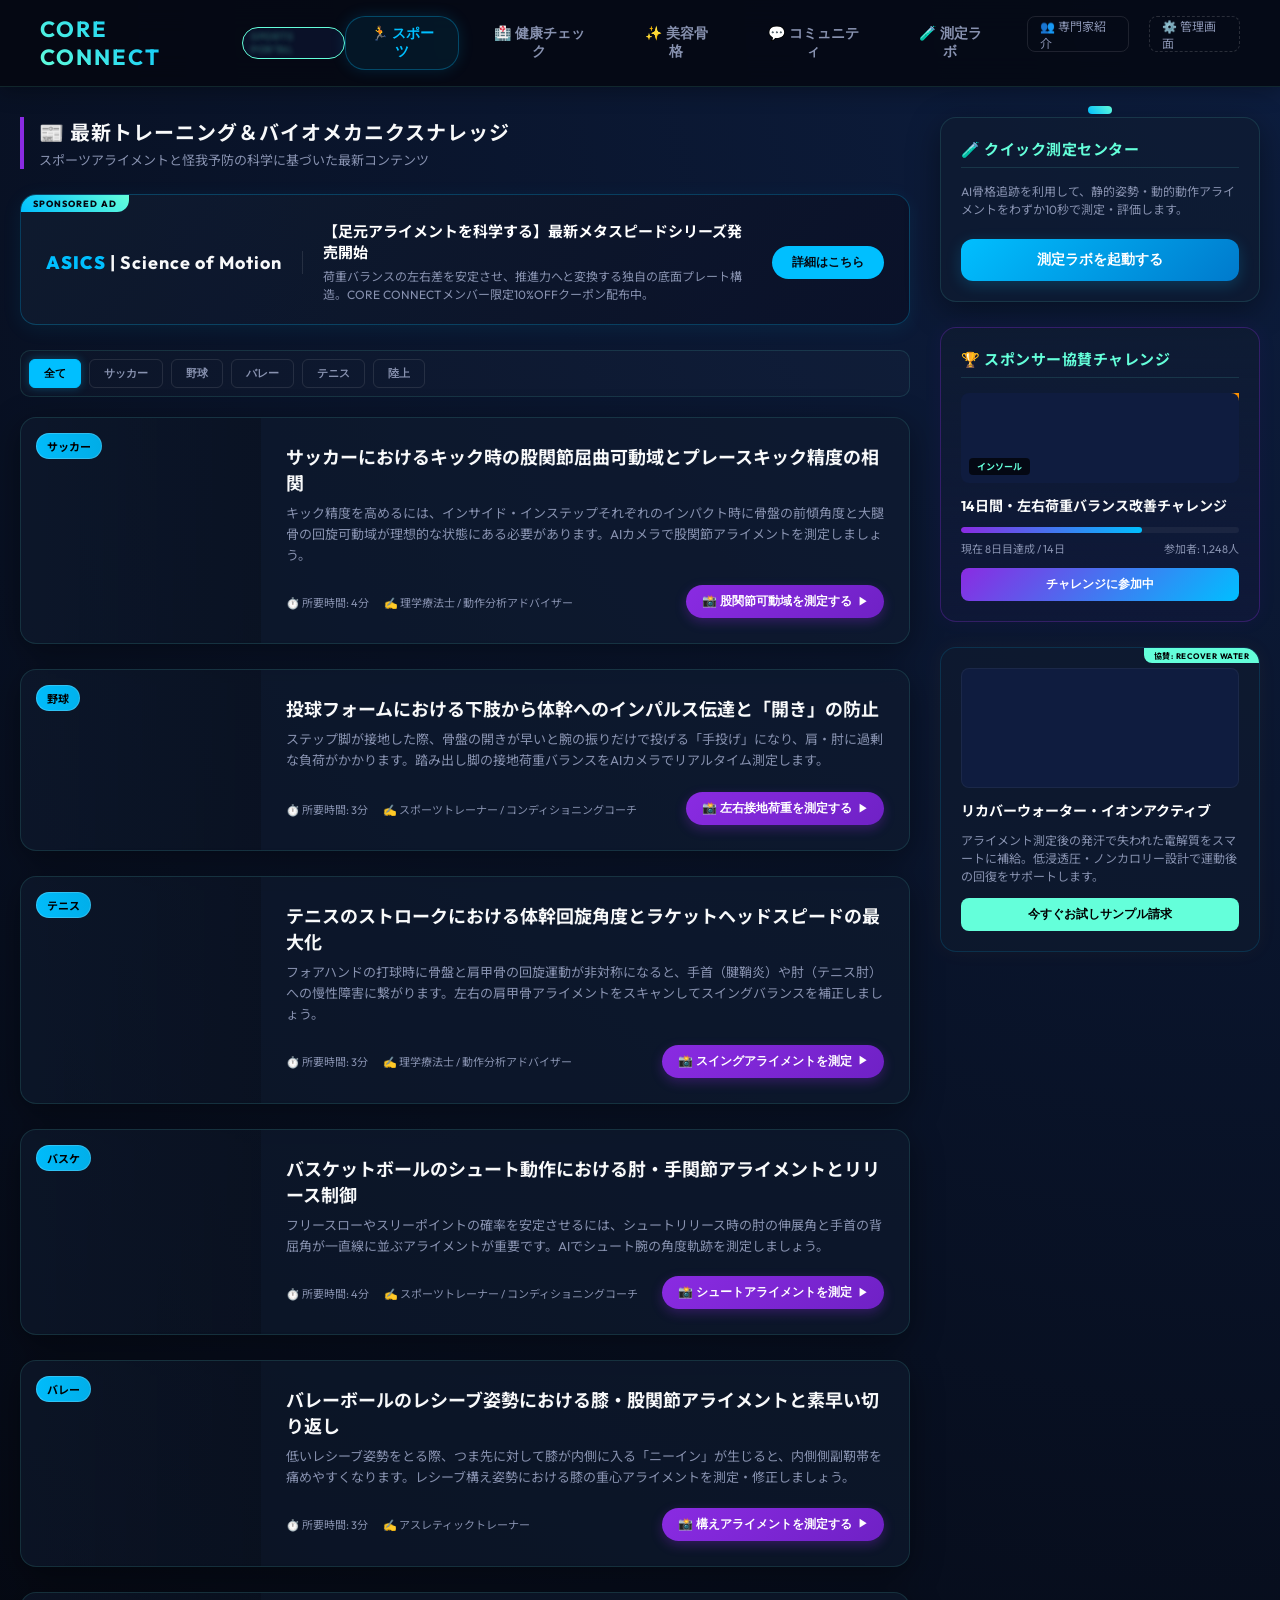
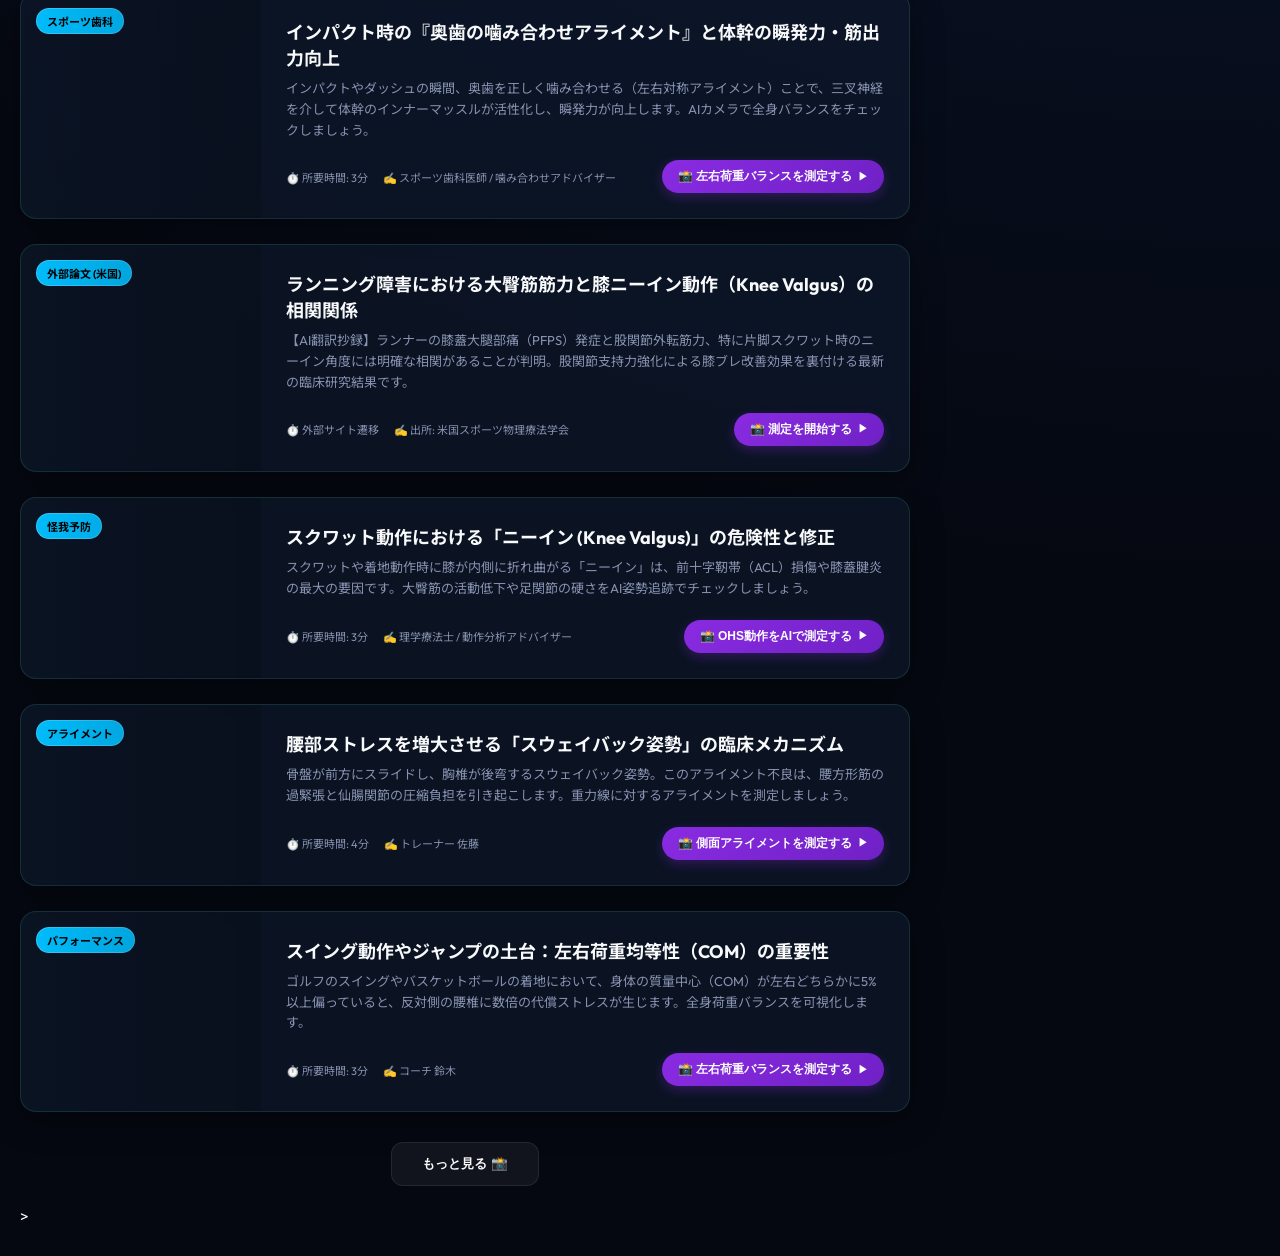
==== commit bc891c14: "Add files via upload" ====
--- a/index.html
+++ b/index.html
@@ -58,6 +58,7 @@
             <button class="tab-btn" data-tab="community">💬 コミュニティ</button>
 
             <button class="tab-btn" data-tab="lab">🧪 測定ラボ</button>
+            <a href="experts.html" class="admin-link-btn" style="text-decoration:none; display:inline-flex; align-items:center; justify-content:center; border: 1px solid rgba(255,255,255,0.1); margin-left: 10px; font-size: 12px; height: 36px; padding: 0 12px; border-radius: 8px; color: var(--text-secondary); cursor: pointer; transition: all 0.3s ease; vertical-align: middle;">👥 専門家紹介</a>
             <a href="admin.html" class="admin-link-btn" style="text-decoration:none; display:inline-flex; align-items:center; justify-content:center; border: 1px dashed rgba(255,255,255,0.15); margin-left: 10px; font-size: 12px; height: 36px; padding: 0 12px; border-radius: 8px; color: var(--text-secondary); cursor: pointer; transition: all 0.3s ease; vertical-align: middle;">⚙️ 管理画面</a>
 
         </nav>
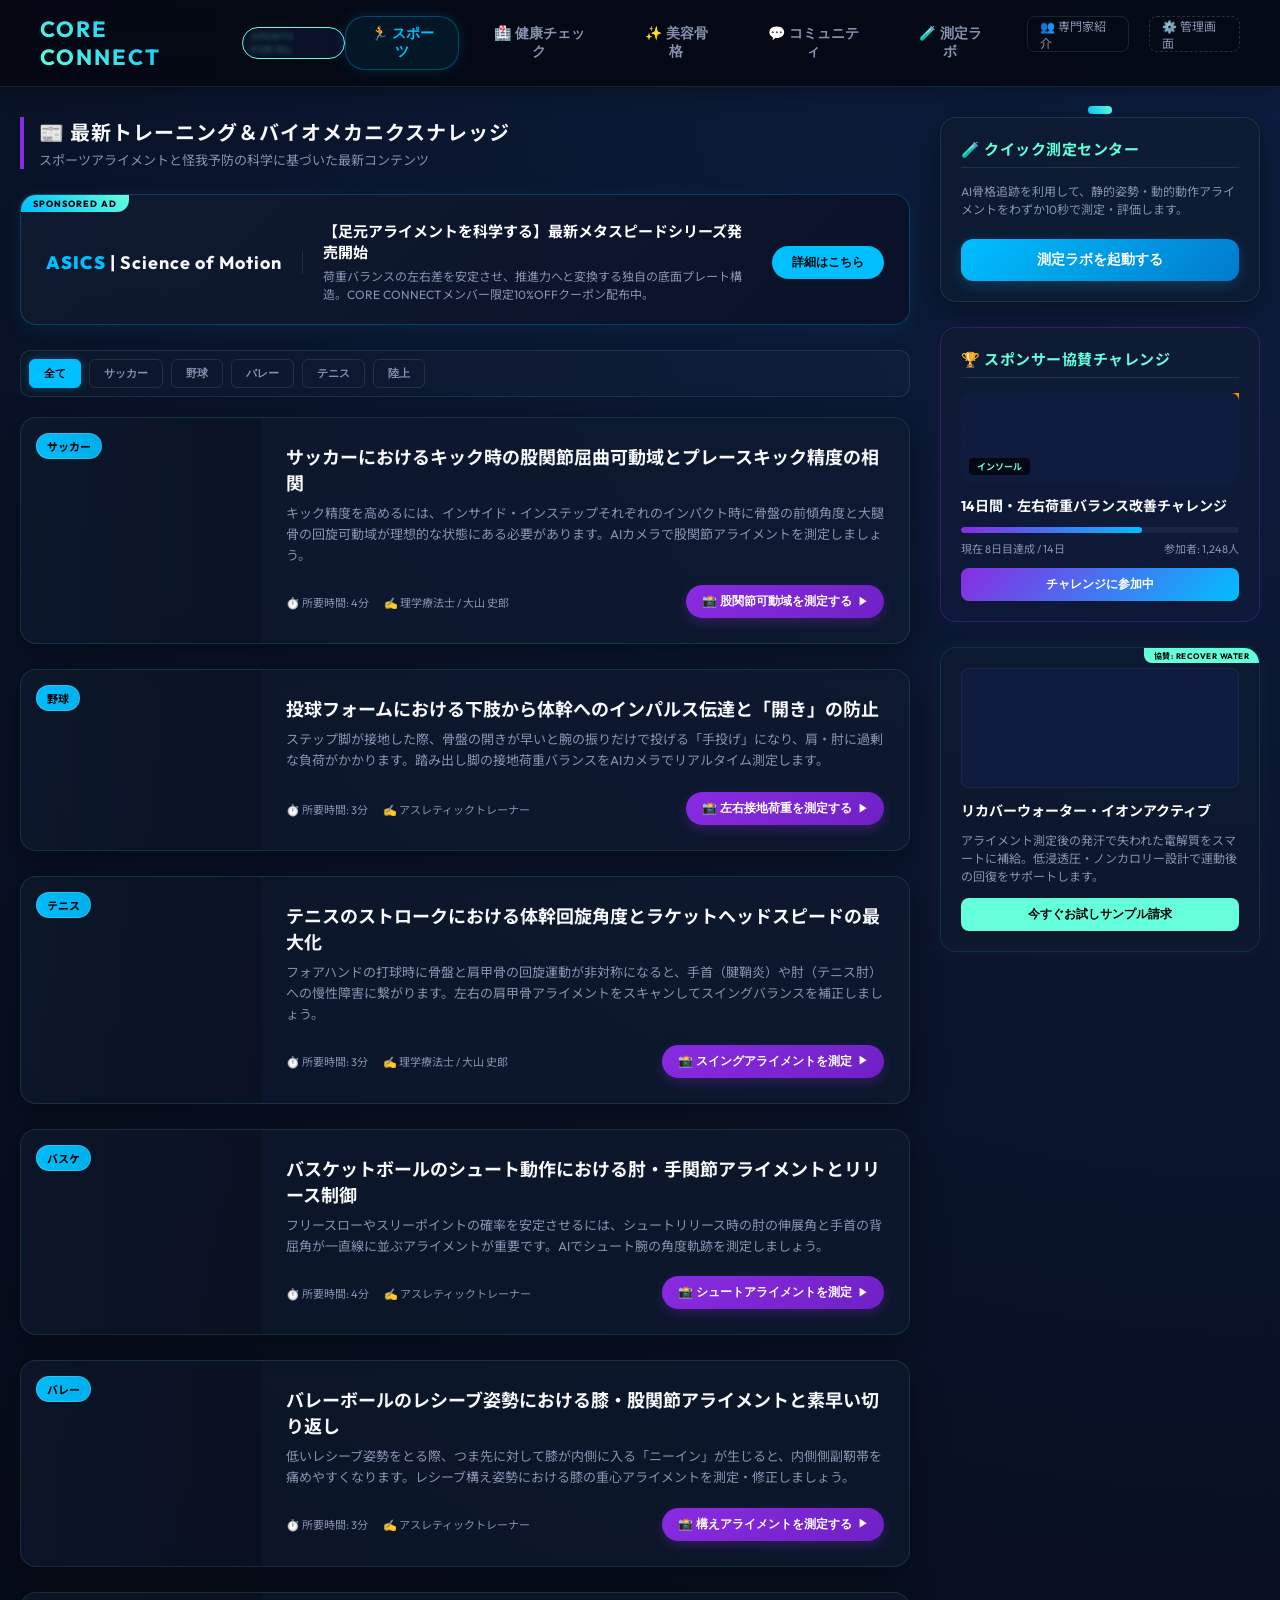
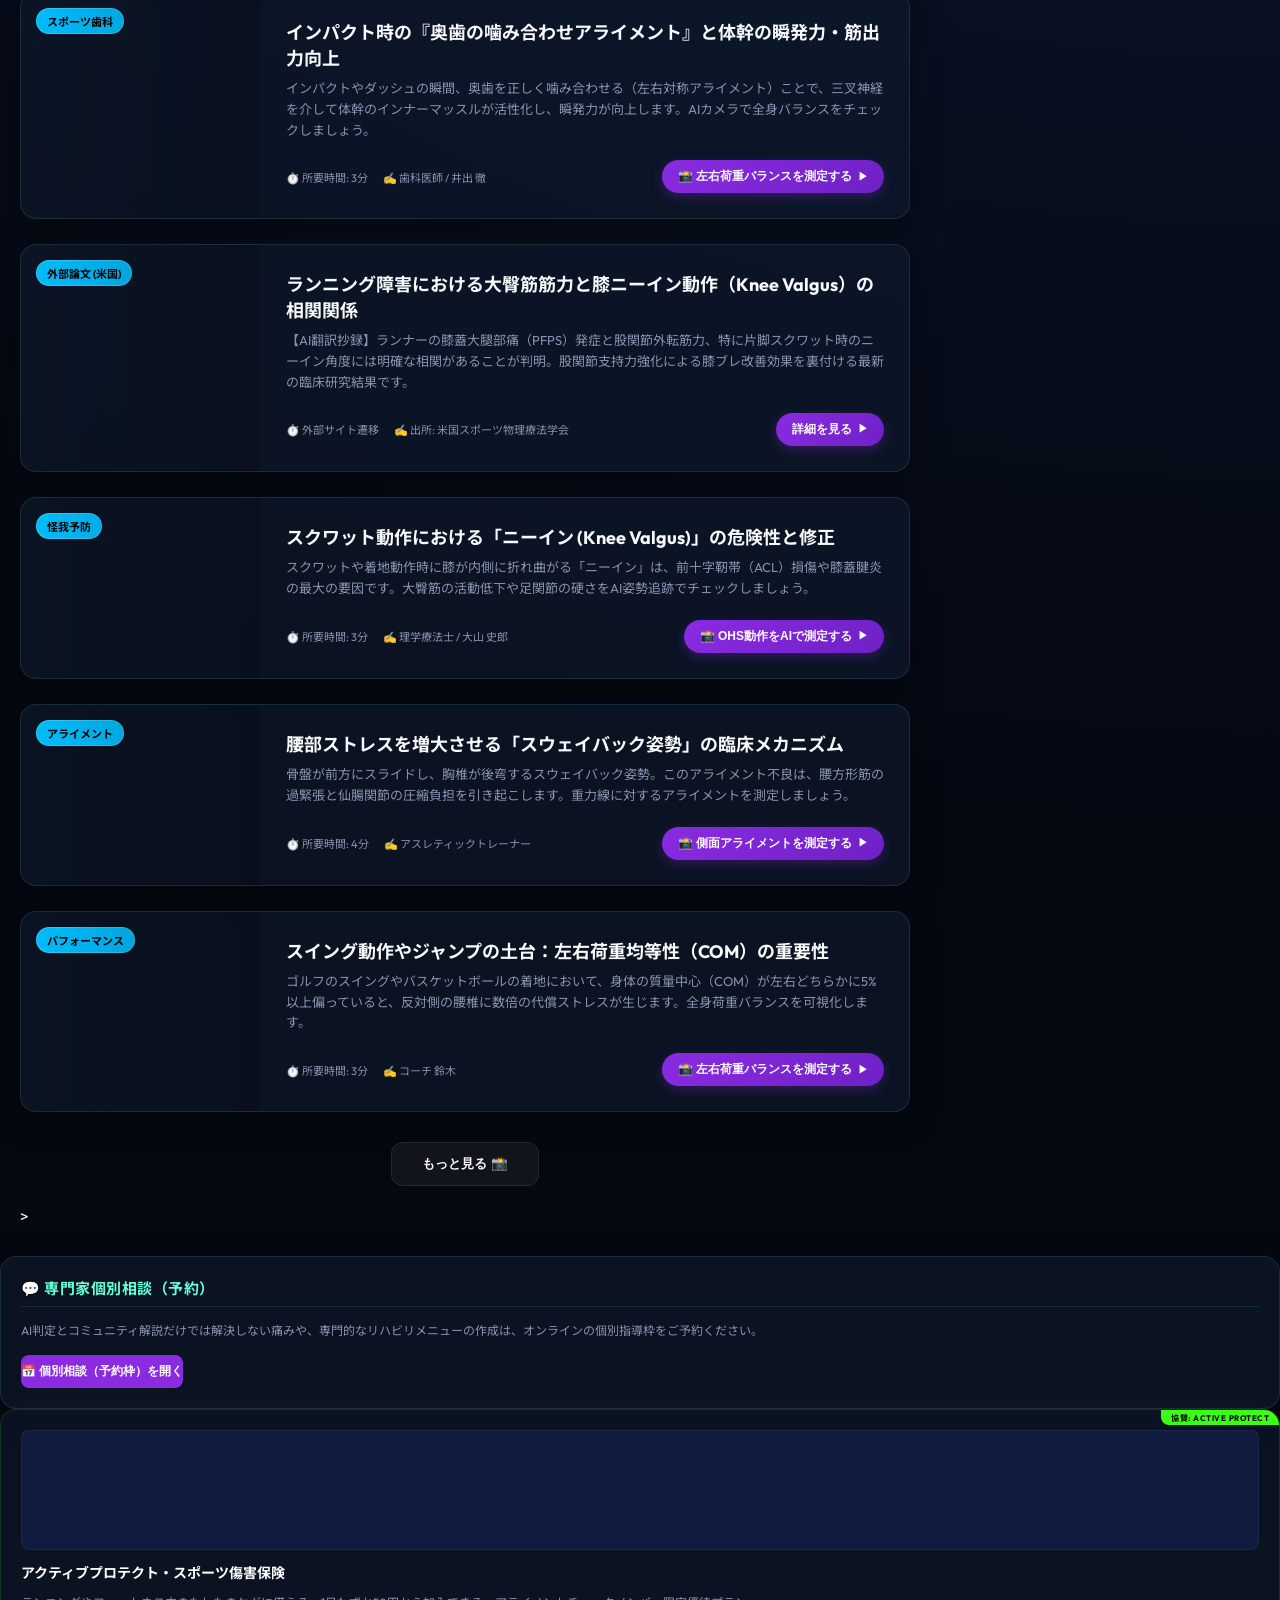
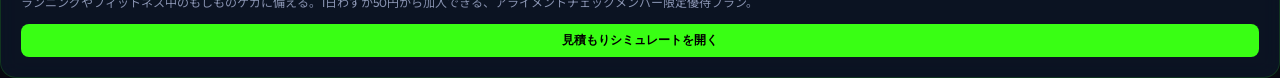
==== commit 9502f5c0: "Add files via upload" ====
--- a/index.html
+++ b/index.html
@@ -1,1067 +1,2116 @@
-<!DOCTYPE html>
-
-<html lang="ja">
-
-<head>
-
-    <meta charset="UTF-8">
-
-    <meta name="viewport" content="width=device-width, initial-scale=1.0">
-
-    <title>CORE CONNECT - 統合スポーツ・健康・美容プラットフォーム</title>
-
-    <link rel="stylesheet" href="portal.css">
-
-<style>
-        .load-more-btn:hover {
-            background: rgba(255, 255, 255, 0.1) !important;
-            border-color: var(--accent-blue) !important;
-            box-shadow: 0 0 15px rgba(0, 191, 255, 0.2);
-            transform: translateY(-2px);
-        }
-        .theme-health .load-more-btn:hover {
-            border-color: var(--accent-teal) !important;
-            box-shadow: 0 0 15px rgba(100, 255, 218, 0.2);
-        }
-        .theme-beauty .load-more-btn:hover {
-            border-color: var(--accent-pink) !important;
-            box-shadow: 0 0 15px rgba(255, 20, 147, 0.2);
-        }
-        .load-more-btn:active {
-            transform: translateY(0);
-        }
-        </style>
-</head>
-
-<body class="theme-sports">
-
-
-
-    <!-- Header & Navigation -->
-
-    <header>
-
-        <div class="logo">
-
-            CORE CONNECT <span class="logo-badge" id="portalLogoBadge">Sports Portal</span>
-
-        </div>
-
-        <nav class="nav-tabs">
-
-            <button class="tab-btn active" data-tab="sports">🏃 スポーツ</button>
-
-            <button class="tab-btn" data-tab="health">🏥 健康チェック</button>
-
-            <button class="tab-btn" data-tab="beauty">✨ 美容骨格</button>
-
-            <button class="tab-btn" data-tab="community">💬 コミュニティ</button>
-
-            <button class="tab-btn" data-tab="lab">🧪 測定ラボ</button>
-            <a href="experts.html" class="admin-link-btn" style="text-decoration:none; display:inline-flex; align-items:center; justify-content:center; border: 1px solid rgba(255,255,255,0.1); margin-left: 10px; font-size: 12px; height: 36px; padding: 0 12px; border-radius: 8px; color: var(--text-secondary); cursor: pointer; transition: all 0.3s ease; vertical-align: middle;">👥 専門家紹介</a>
-            <a href="admin.html" class="admin-link-btn" style="text-decoration:none; display:inline-flex; align-items:center; justify-content:center; border: 1px dashed rgba(255,255,255,0.15); margin-left: 10px; font-size: 12px; height: 36px; padding: 0 12px; border-radius: 8px; color: var(--text-secondary); cursor: pointer; transition: all 0.3s ease; vertical-align: middle;">⚙️ 管理画面</a>
-
-        </nav>
-
-    </header>
-
-
-
-    <!-- Main Container -->
-
-    <div class="portal-container">
-
-
-
-        <!-- 1. SPORTS PORTAL TAB -->
-
-        <div id="sportsPanel" class="tab-panel active">
-
-            <div class="portal-grid">
-
-                
-
-                <!-- Left Feed: Articles -->
-
-                <div class="feed-section">
-
-                    <div class="feed-header">
-
-                        <h2>📰 最新トレーニング＆バイオメカニクスナレッジ</h2>
-
-                        <p>スポーツアライメントと怪我予防の科学に基づいた最新コンテンツ</p>
-
-                    </div>
-
-
-
-                    <!-- Horizontal Corporate Sponsor Banner Ad -->
-
-                    <div class="sponsor-banner-horizontal" onclick="alert('協賛スポンサー：ASICS バイオメカニクスシューズ特設ページへ移行します！')">
-
-                        <div class="sponsor-badge">SPONSORED AD</div>
-
-                        <div class="sponsor-banner-content">
-
-                            <div class="sponsor-logo-box">
-
-                                <span style="color:var(--accent-blue); font-weight:900;">ASICS</span> | Science of Motion
-
-                            </div>
-
-                            <div class="sponsor-banner-text">
-
-                                <h4 class="sponsor-headline">【足元アライメントを科学する】最新メタスピードシリーズ発売開始</h4>
-
-                                <p class="sponsor-subline">荷重バランスの左右差を安定させ、推進力へと変換する独自の底面プレート構造。CORE CONNECTメンバー限定10%OFFクーポン配布中。</p>
-
-                            </div>
-
-                            <button class="sponsor-banner-btn">詳細はこちら</button>
-
-                        </div>
-
-                    </div>
-
-                    
-
-                                        <!-- Sports Category Filter Sub-tab Bar -->
-                    <div class="sports-subtabs">
-                        <button class="subtab-btn active" data-sport="all">全て</button>
-                        <button class="subtab-btn" data-sport="soccer">サッカー</button>
-                        <button class="subtab-btn" data-sport="baseball">野球</button>
-                        <button class="subtab-btn" data-sport="volleyball">バレー</button>
-                        <button class="subtab-btn" data-sport="tennis">テニス</button>
-                        <button class="subtab-btn" data-sport="track">陸上</button>
-                    </div>
-                    <div class="article-list" id="sportsList"></div>
-                    <div style="text-align: center; margin-top: 30px; margin-bottom: 20px;">
-                        <button id="sportsLoadMore" class="load-more-btn" style="background: rgba(255, 255, 255, 0.05); border: 1px solid rgba(255, 255, 255, 0.08); color: var(--text-primary); padding: 12px 30px; border-radius: 12px; font-weight: 600; cursor: pointer; transition: all 0.3s ease; backdrop-filter: blur(10px); display: none;">もっと見る 📸</button>
-                    </div>>
-
-                </div>
-
-
-
-                <!-- Right Sidebar Widgets -->
-
-                <div class="side-widgets">
-
-                    <!-- Widget: Quick Lab -->
-
-                    <div class="widget">
-
-                        <h3>🧪 クイック測定センター</h3>
-
-                        <div class="mb-20" style="font-size:12px; color:var(--text-secondary); line-height: 1.5;">
-
-                            AI骨格追跡を利用して、静的姿勢・動的動作アライメントをわずか10秒で測定・評価します。
-
-                        </div>
-
-                        <button class="btn-quick-start" onclick="switchTab('lab')">
-
-                            <span class="rec-badge"></span> 測定ラボを起動する
-
-                        </button>
-
-                    </div>
-
-
-
-                    <!-- Widget: Sponsored Challenge -->
-
-                    <div class="widget challenge-widget">
-
-                        <h3>🏆 スポンサー協賛チャレンジ</h3>
-
-                        <div class="challenge-card">
-
-                            <div class="ad-badge">協賛: OrthoFit</div>
-
-                            <div class="challenge-banner" style="background-image: url('https://images.unsplash.com/photo-1476480862126-209bfaa8edc8?auto=format&fit=crop&q=80&w=300');">
-
-                                <span class="challenge-brand">インソール</span>
-
-                            </div>
-
-                            <div class="challenge-title">14日間・左右荷重バランス改善チャレンジ</div>
-
-                            <div class="challenge-progress">
-
-                                <div class="progress-bar">
-
-                                    <div class="progress-fill"></div>
-
-                                </div>
-
-                                <div style="display:flex; justify-content:space-between; margin-top:2px;">
-
-                                    <span>現在 8日目達成 / 14日</span>
-
-                                    <span>参加者: 1,248人</span>
-
-                                </div>
-
-                            </div>
-
-                            <button class="challenge-btn" onclick="alert('チャレンジ登録完了！毎日測定ラボで測定して50/50の均等アライメントを目指しましょう！達成するとOrthoFit製品の限定クーポンを贈呈。')">チャレンジに参加中</button>
-
-                        </div>
-
-                    </div>
-
-
-
-                    <!-- Side Ad: Beverage Brand -->
-
-                    <div class="widget ad-widget" style="border-color: rgba(0, 191, 255, 0.15);">
-
-                        <div class="ad-badge" style="background:var(--accent-teal); color:#000;">協賛: RECOVER WATER</div>
-
-                        <div class="ad-body">
-
-                            <div class="ad-img-box" style="background-image: url('https://images.unsplash.com/photo-1513558161293-cdaf765ed2fd?auto=format&fit=crop&q=80&w=300');"></div>
-
-                            <div class="ad-title">リカバーウォーター・イオンアクティブ</div>
-
-                            <div class="ad-desc">アライメント測定後の発汗で失われた電解質をスマートに補給。低浸透圧・ノンカロリー設計で運動後の回復をサポートします。</div>
-
-                            <button class="ad-btn" style="background:var(--accent-teal); color:#000;" onclick="alert('公式ストア商品ページに移行します！')">今すぐお試しサンプル請求</button>
-
-                        </div>
-
-                    </div>
-
-                </div>
-
-
-
-            </div>
-
-        </div>
-
-
-
-        <!-- 2. HEALTH PORTAL TAB -->
-
-        <div id="healthPanel" class="tab-panel">
-
-            <div class="portal-grid">
-
-                
-
-                <!-- Left Feed: Articles -->
-
-                <div class="feed-section">
-
-                    <div class="feed-header">
-
-                        <h2>📰 最新ヘルスケア＆予防医学ナレッジ</h2>
-
-                        <p>健康寿命の延伸、生活習慣病予防、アライメントの健康影響に関する最新情報</p>
-
-                    </div>
-
-
-
-                    <!-- Horizontal Sponsor Ad: Health -->
-
-                    <div class="sponsor-banner-horizontal" onclick="alert('協賛スポンサー：サントリー ウェルネス特設ページへ移行します！')">
-
-                        <div class="sponsor-badge">SPONSORED AD</div>
-
-                        <div class="sponsor-banner-content">
-
-                            <div class="sponsor-logo-box">
-
-                                <span style="color:var(--accent-blue); font-weight:900;">SUNTORY</span> | Wellness
-
-                            </div>
-
-                            <div class="sponsor-banner-text">
-
-                                <h4 class="sponsor-headline">【科学が証明する若々しさ】セサミンEXでアクティブな関節・血流ケア</h4>
-
-                                <p class="sponsor-subline">40代以降の運動機能維持に。体幹ブレを抑え、歩行アライメントを内側から円滑にサポートします。CORE CONNECT限定特別モニター募集中。</p>
-
-                            </div>
-
-                            <button class="sponsor-banner-btn">詳細はこちら</button>
-
-                        </div>
-
-                    </div>
-
-                    
-
-                                        <!-- Health Category Filter Sub-tab Bar -->
-                    <div class="sports-subtabs">
-                        <button class="subtab-btn active" data-sport="all">全て</button>
-                        <button class="subtab-btn" data-sport="stress">ストレス</button>
-                        <button class="subtab-btn" data-sport="sleep">睡眠</button>
-                        <button class="subtab-btn" data-sport="nutrition">食事・栄養</button>
-                        <button class="subtab-btn" data-sport="pain">肩こり・腰痛</button>
-                        <button class="subtab-btn" data-sport="check">自律神経</button>
-                    </div>
-                    <div class="article-list" id="healthList"></div>
-                    <div style="text-align: center; margin-top: 30px; margin-bottom: 20px;">
-                        <button id="healthLoadMore" class="load-more-btn" style="background: rgba(255, 255, 255, 0.05); border: 1px solid rgba(255, 255, 255, 0.08); color: var(--text-primary); padding: 12px 30px; border-radius: 12px; font-weight: 600; cursor: pointer; transition: all 0.3s ease; backdrop-filter: blur(10px); display: none;">もっと見る 📸</button>
-                    </div>>
-
-                </div>
-
-
-
-                <!-- Right Sidebar Widgets -->
-
-                <div class="side-widgets">
-
-                    <!-- Widget: Health Advice -->
-
-                    <div class="widget">
-
-                        <h3>🏥 パーソナル健康指導</h3>
-
-                        <div class="mb-20" style="font-size:12px; color:var(--text-secondary); line-height: 1.5;">
-
-                            測定された姿勢・動揺データから、高血圧やメタボ予防、腰痛防止に適した個別ストレッチ・食事法をAIが推薦します。
-
-                        </div>
-
-                        <button class="btn-quick-start" onclick="switchTab('lab')">
-
-                            <span class="rec-badge"></span> 健康状態チェックへ
-
-                        </button>
-
-                    </div>
-
-
-
-                    <!-- Widget: Sponsored Challenge -->
-
-                    <div class="widget challenge-widget" style="border-color: rgba(16, 185, 129, 0.3); background: linear-gradient(180deg, var(--bg-card) 0%, rgba(16, 185, 129, 0.03) 100%);">
-
-                        <h3>🏆 健康増進協賛チャレンジ</h3>
-
-                        <div class="challenge-card">
-
-                            <div class="ad-badge" style="background:var(--accent-blue); color:#000;">協賛: TANITA</div>
-
-                            <div class="challenge-banner" style="background-image: url('https://images.unsplash.com/photo-1544367567-0f2fcb009e0b?auto=format&fit=crop&q=80&w=300');">
-
-                                <span class="challenge-brand">体組成計</span>
-
-                            </div>
-
-                            <div class="challenge-title">毎日測定・体幹バランス＆基礎代謝キープチャレンジ</div>
-
-                            <button class="challenge-btn" style="background:linear-gradient(135deg, var(--accent-blue) 0%, #10b981 100%);" onclick="alert('健康チャレンジに参加しました！体組成データとアライメントデータを連動させて健康ポイントを獲得しましょう。')">チャレンジに参加する</button>
-
-                        </div>
-
-                    </div>
-
-
-
-                    <!-- Side Ad: Health Drink -->
-
-                    <div class="widget ad-widget" style="border-color: rgba(52, 211, 153, 0.15);">
-
-                        <div class="ad-badge" style="background:var(--accent-blue); color:#000;">協賛: 明治 VAAM</div>
-
-                        <div class="ad-body">
-
-                            <div class="ad-img-box" style="background-image: url('https://images.unsplash.com/photo-1544367567-0f2fcb009e0b?auto=format&fit=crop&q=80&w=300');"></div>
-
-                            <div class="ad-title">ヴァームスマートフィットウォーター</div>
-
-                            <div class="ad-desc">カラダを動かすことで脂肪の燃焼を高める独自のアミノ酸（ARF）配合。アライメントチェック運動時の水分補給に最適です。</div>
-
-                            <button class="ad-btn" style="background:var(--accent-blue); color:#000;" onclick="alert('明治VAAM 特設ECページへ移行します！')">特別割引で購入する</button>
-
-                        </div>
-
-                    </div>
-
-                </div>
-
-
-
-            </div>
-
-        </div>
-
-
-
-        <!-- 3. BEAUTY PORTAL TAB -->
-
-        <div id="beautyPanel" class="tab-panel">
-
-            <div class="portal-grid">
-
-                
-
-                <!-- Left Feed: Articles -->
-
-                <div class="feed-section">
-
-                    <div class="feed-header">
-
-                        <h2>📰 最新エステ・美容骨格＆姿勢ボディメイク</h2>
-
-                        <p>美姿勢キープ、骨格スタイル診断、スタイルアップのためのアライメント科学</p>
-
-                    </div>
-
-
-
-                    <!-- Horizontal Sponsor Ad: Beauty -->
-
-                    <div class="sponsor-banner-horizontal" style="border-color: rgba(255, 117, 143, 0.25); box-shadow: 0 0 15px rgba(255, 117, 143, 0.08);" onclick="alert('協賛スポンサー：資生堂 エリクシール特別キャンペーンページへ移行します！')">
-
-                        <div class="sponsor-badge" style="background:linear-gradient(45deg, var(--accent-blue), var(--accent-purple)); color:#fff;">SPONSORED AD</div>
-
-                        <div class="sponsor-banner-content">
-
-                            <div class="sponsor-logo-box">
-
-                                <span style="color:var(--accent-blue); font-weight:900;">資生堂</span> | ELIXIR
-
-                            </div>
-
-                            <div class="sponsor-banner-text">
-
-                                <h4 class="sponsor-headline">【骨格から美しさを整える】姿勢アライメントと美しき表情・ハリ肌ケア</h4>
-
-                                <p class="sponsor-subline">猫背や首の前傾はデコルテ・顔の巡りを阻害し、くすみやハリ低下の原因に。美姿勢アライメントから理想のエイジングケアを提案。</p>
-
-                            </div>
-
-                            <button class="sponsor-banner-btn" style="background:var(--accent-blue); color:#fff;">詳細はこちら</button>
-
-                        </div>
-
-                    </div>
-
-                    
-
-                                        <!-- Beauty Category Filter Sub-tab Bar -->
-                    <div class="sports-subtabs">
-                        <button class="subtab-btn active" data-sport="all">全て</button>
-                        <button class="subtab-btn" data-sport="makeup">メイク</button>
-                        <button class="subtab-btn" data-sport="cosmetics">スキンケア</button>
-                        <button class="subtab-btn" data-sport="hairstyle">髪型</button>
-                        <button class="subtab-btn" data-sport="styling">骨格診断</button>
-                        <button class="subtab-btn" data-sport="bodymake">ボディメイク</button>
-                    </div>
-                    <div class="article-list" id="beautyList"></div>
-                    <div style="text-align: center; margin-top: 30px; margin-bottom: 20px;">
-                        <button id="beautyLoadMore" class="load-more-btn" style="background: rgba(255, 255, 255, 0.05); border: 1px solid rgba(255, 255, 255, 0.08); color: var(--text-primary); padding: 12px 30px; border-radius: 12px; font-weight: 600; cursor: pointer; transition: all 0.3s ease; backdrop-filter: blur(10px); display: none;">もっと見る 📸</button>
-                    </div>>
-
-                </div>
-
-
-
-                <!-- Right Sidebar Widgets -->
-
-                <div class="side-widgets">
-
-                    <!-- Widget: Beauty Profile -->
-
-                    <div class="widget">
-
-                        <h3>✨ 美ボディデザイン</h3>
-
-                        <div class="mb-20" style="font-size:12px; color:var(--text-secondary); line-height: 1.5;">
-
-                            AI骨格アライメントデータから、あなたの骨格スタイルに最も似合うアパレルシルエットや骨盤引締めヨガを提案。
-
-                        </div>
-
-                        <button class="btn-quick-start" style="background:linear-gradient(135deg, var(--accent-blue) 0%, var(--accent-purple) 100%);" onclick="switchTab('lab')">
-
-                            <span class="rec-badge"></span> 骨格・美脚測定へ
-
-                        </button>
-
-                    </div>
-
-
-
-                    <!-- Widget: Sponsored Challenge -->
-
-                    <div class="widget challenge-widget" style="border-color: rgba(255, 117, 143, 0.3); background: linear-gradient(180deg, var(--bg-card) 0%, rgba(255, 117, 143, 0.03) 100%);">
-
-                        <h3>🏆 美骨格協賛チャレンジ</h3>
-
-                        <div class="challenge-card">
-
-                            <div class="ad-badge" style="background:var(--accent-blue); color:#000;">協賛: SlimWalk</div>
-
-                            <div class="challenge-banner" style="background-image: url('https://images.unsplash.com/photo-1519699047748-de8e457a634e?auto=format&fit=crop&q=80&w=300');">
-
-                                <span class="challenge-brand">レッグケア</span>
-
-                            </div>
-
-                            <div class="challenge-title">14日間・骨盤ケア＆美脚ラインキープチャレンジ</div>
-
-                            <button class="challenge-btn" style="background:linear-gradient(135deg, var(--accent-blue) 0%, var(--accent-purple) 100%);" onclick="alert('美骨格チャレンジにエントリーしました！毎日骨格測定で美アライメントを追跡しましょう！')">チャレンジに参加する</button>
-
-                        </div>
-
-                    </div>
-
-
-
-                    <!-- Side Ad: Beauty Wear -->
-
-                    <div class="widget ad-widget" style="border-color: rgba(255, 117, 143, 0.15);">
-
-                        <div class="ad-badge" style="background:var(--accent-blue); color:#000;">協賛: SlimWalk</div>
-
-                        <div class="ad-body">
-
-                            <div class="ad-img-box" style="background-image: url('https://images.unsplash.com/photo-1485230895905-ec40ba36b9bc?auto=format&fit=crop&q=80&w=300');"></div>
-
-                            <div class="ad-title">スリムウォーク 骨盤をきっちり支えるタイツ</div>
-
-                            <div class="ad-desc">Wの骨盤引き締め設計と段階圧力で、骨盤をきっちり支えて美脚ラインをサポート。おやすみ時のアライメント補正に。</div>
-
-                            <button class="ad-btn" style="background:var(--accent-blue); color:#000;" onclick="alert('スリムウォーク公式ショップページへ移行します！')">CORE CONNECT限定クーポンで購入</button>
-
-                        </div>
-
-                    </div>
-
-                </div>
-
-
-
-            </div>
-
-        </div>
-
-
-
-        <!-- 4. COMMUNITY TAB -->
-
-        <div id="communityPanel" class="tab-panel">
-
-            <div class="community-grid">
-
-                
-
-                <!-- Left Section: Timeline & Input -->
-
-                <div class="feed-section">
-
-                    
-
-                    <!-- Composer -->
-
-                    <div class="post-composer">
-
-                        <div class="composer-header">
-
-                            <div class="composer-avatar">ゲ</div>
-
-                            <textarea id="postInput" class="composer-textarea" placeholder="測定した結果の感想や身体の悩みを共有しよう！最新の測定データを添付してトレーナーや仲間に相談できます..."></textarea>
-
-                        </div>
-
-                        <div class="composer-footer">
-
-                            <div class="composer-attachments">
-
-                                <button class="attach-btn" id="attachSessionBtn">
-
-                                    📊 最新の測定データを添付する
-
-                                </button>
-
-                            </div>
-
-                            <button class="composer-submit" id="postSubmitBtn">相談・共有を投稿</button>
-
-                        </div>
-
-                    </div>
-
-
-
-                    <!-- Horizontal Sponsor Ad: Smartwatch -->
-
-                    <div class="sponsor-banner-horizontal" style="border-color: rgba(138, 43, 226, 0.25); box-shadow: 0 0 15px rgba(138, 43, 226, 0.08); margin-bottom: 20px;" onclick="alert('協賛スポンサー：GARMIN 心拍アクティビティメーター特設ページへ移行します！')">
-
-                        <div class="sponsor-badge" style="background:linear-gradient(45deg, var(--accent-purple), var(--accent-pink)); color:#fff;">SPONSORED AD</div>
-
-                        <div class="sponsor-banner-content">
-
-                            <div class="sponsor-logo-box">
-
-                                <span style="color:var(--accent-purple); font-weight:900;">GARMIN</span> | Active Vitals
-
-                            </div>
-
-                            <div class="sponsor-banner-text">
-
-                                <h4 class="sponsor-headline">【心拍＆ブレ測定連動】GARMIN アスリートGPSスマートウォッチ登場</h4>
-
-                                <p class="sponsor-subline">ポータルのアライメント測定値と同期可能。リアルタイム心拍ゾーン分析と歩行バランスデータを自動トラッキングし、ランニングフォームを改善。</p>
-
-                            </div>
-
-                            <button class="sponsor-banner-btn" style="background:var(--accent-purple); color:#fff;">詳細はこちら</button>
-
-                        </div>
-
-                    </div>
-
-
-
-                    <div class="feed-header">
-
-                        <h2>💬 タイムライン（測定共有・Q&A）</h2>
-
-                    </div>
-
-
-
-                    <!-- Timeline Posts Container -->
-
-                    <div id="timelineContainer"></div>
-
-                </div>
-
-
-
-                <!-- Right Section: Sidebar -->
-
-                <div class="side-widgets">
-
-                    <div class="widget">
-
-                        <h3>👩‍⚕️ コミュニティの専門家</h3>
-
-                        <div class="flex-column" style="gap:15px; font-size:12px;">
-
-                            <div style="display:flex; align-items:center; gap:10px; border-bottom:1px solid rgba(255,255,255,0.05); padding-bottom:10px;">
-
-                                <div class="composer-avatar" style="background:linear-gradient(45deg, var(--accent-orange), #ff5722);">田中</div>
-
-                                <div>
-
-                                    <div style="font-weight:700;">田中 誠 (理学療法士)</div>
-
-                                    <div style="color:var(--text-secondary);">脊柱・骨盤アライメント専門</div>
-
-                                </div>
-
-                            </div>
-
-                            <div style="display:flex; align-items:center; gap:10px; border-bottom:1px solid rgba(255,255,255,0.05); padding-bottom:10px;">
-
-                                <div class="composer-avatar" style="background:linear-gradient(45deg, var(--accent-orange), #ff5722);">佐藤</div>
-
-                                <div>
-
-                                    <div style="font-weight:700;">佐藤 翼 (トレーナー)</div>
-
-                                    <div style="color:var(--text-secondary);">OHS動作分析・怪我予防リハ</div>
-
-                                </div>
-
-                            </div>
-
-                            <div style="display:flex; align-items:center; gap:10px;">
-
-                                <div class="composer-avatar" style="background:linear-gradient(45deg, var(--accent-orange), #ff5722);">鈴木</div>
-
-                                <div>
-
-                                    <div style="font-weight:700;">鈴木 翔 (スプリントコーチ)</div>
-
-                                    <div style="color:var(--text-secondary);">ジュニア運動機能・重心制御</div>
-
-                                </div>
-
-                            </div>
-
-                        </div>
-
-                    </div>
-
-
-
-                    <div class="widget">
-
-                        <h3>💬 専門家個別相談（予約）</h3>
-
-                        <p style="font-size:12px; color:var(--text-secondary); line-height:1.5; margin-bottom:15px;">
-
-                            AI判定とコミュニティ解説だけでは解決しない痛みや、専門的なリハビリメニューの作成は、オンラインの個別指導枠をご予約ください。
-
-                        </p>
-
-                        <button class="challenge-btn" style="background:var(--accent-purple);" onclick="switchTab('lab'); alert('測定ラボに切り替えます。測定完了レポート下部の「個別予約」ボタンから担当メンターと予約を実行してください。');">
-
-                            📅 個別相談（予約枠）を開く
-
-                        </button>
-
-                    </div>
-
-
-
-                    <!-- Side Ad: Sports Insurance -->
-
-                    <div class="widget ad-widget" style="border-color: rgba(57, 255, 20, 0.15);">
-
-                        <div class="ad-badge" style="background:var(--accent-green); color:#000;">協賛: ACTIVE PROTECT</div>
-
-                        <div class="ad-body">
-
-                            <div class="ad-img-box" style="background-image: url('https://images.unsplash.com/photo-1544367567-0f2fcb009e0b?auto=format&fit=crop&q=80&w=300');"></div>
-
-                            <div class="ad-title">アクティブプロテクト・スポーツ傷害保険</div>
-
-                            <div class="ad-desc">ランニングやフィットネス中のもしものケガに備える。1日わずか50円から加入できる、アライメントチェックメンバー限定優待プラン。</div>
-
-                            <button class="ad-btn" style="background:var(--accent-green); color:#000;" onclick="alert('損害保険のご案内ページへ移行します！')">見積もりシミュレートを開く</button>
-
-                        </div>
-
-                    </div>
-
-                </div>
-
-
-
-            </div>
-
-        </div>
-
-
-
-        <!-- 3. MEASUREMENT LAB TAB (IFRAME & ADS) -->
-
-        <div id="labPanel" class="tab-panel">
-
-            <div class="lab-grid">
-
-                
-
-                <!-- Left Main Section -->
-
-                <div class="lab-main-section">
-
-                    <!-- Embedded Measurement App Iframe -->
-
-                    <div class="iframe-container">
-
-                        <iframe id="measurementIframe" src="./mock_app.html" allow="camera;gyroscope;accelerometer"></iframe>
-
-                    </div>
-
-                    
-
-                    <!-- Posture Report & SNS Share Card (Displays after measurement) -->
-
-                    <div id="postureReportCard" class="widget posture-report-card" style="display: none; margin-top: 20px;">
-
-                        <div class="report-header" style="display:flex; justify-content:space-between; align-items:center; border-bottom:1px solid var(--border-color); padding-bottom:15px; margin-bottom:15px;">
-
-                            <h3 style="margin:0;">📊 姿勢アライメント診断レポート</h3>
-
-                            <span id="reportGrade" class="report-grade-badge">A</span>
-
-                        </div>
-
-                        <div class="report-body">
-
-                            <div class="report-grid-metrics" style="display:grid; grid-template-columns: repeat(auto-fit, minmax(150px, 1fr)); gap:15px; margin-bottom:20px;">
-
-                                <div class="metric-item" style="background:var(--bg-glass); border:1px solid var(--border-color); border-radius:10px; padding:12px; text-align:center;">
-
-                                    <div style="font-size:10px; color:var(--text-secondary); margin-bottom:5px;">左右荷重バランス</div>
-
-                                    <div id="reportWbVal" style="font-size:14px; font-weight:700; color:var(--text-primary);">L 50.2% : R 49.8%</div>
-
-                                </div>
-
-                                <div class="metric-item" style="background:var(--bg-glass); border:1px solid var(--border-color); border-radius:10px; padding:12px; text-align:center;">
-
-                                    <div style="font-size:10px; color:var(--text-secondary); margin-bottom:5px;">骨盤傾斜角度</div>
-
-                                    <div id="reportTiltVal" style="font-size:14px; font-weight:700; color:var(--text-primary);">0° (正常)</div>
-
-                                </div>
-
-                                <div class="metric-item" style="background:var(--bg-glass); border:1px solid var(--border-color); border-radius:10px; padding:12px; text-align:center;">
-
-                                    <div style="font-size:10px; color:var(--text-secondary); margin-bottom:5px;">体幹重心動揺エリア</div>
-
-                                    <div id="reportSwayVal" style="font-size:14px; font-weight:700; color:var(--text-primary);">正常範囲 (480px²)</div>
-
-                                </div>
-
-                            </div>
-
-                            
-
-                            <div class="sns-share-section" style="border-top:1px solid var(--border-color); padding-top:15px;">
-
-                                <h4 style="font-size:12px; color:var(--text-primary); margin-bottom:12px; font-weight:700;">📢 測定結果をSNSやコミュニティでシェアしよう！</h4>
-
-                                <div class="sns-btn-group" style="display:flex; flex-wrap:wrap; gap:10px;">
-
-                                    <button class="sns-btn x-btn" id="shareXBtn">
-
-                                        <svg style="width:12px; height:12px; fill:currentColor; vertical-align:middle; margin-right:4px;" viewBox="0 0 24 24"><path d="M18.244 2.25h3.308l-7.227 8.26 8.502 11.24H16.17l-5.214-6.817L4.99 21.75H1.68l7.73-8.835L1.254 2.25H8.08l4.713 6.231zm-1.161 17.52h1.833L7.084 4.126H5.117z"/></svg>
-
-                                        Xでポスト
-
-                                    </button>
-
-                                    <button class="sns-btn line-btn" id="shareLineBtn">🟢 LINEで送る</button>
-
-                                    <button class="sns-btn copy-btn" id="copyReportBtn">📋 結果をコピー</button>
-
-                                    <button class="sns-btn community-share-btn" id="shareInternalBtn">💬 コミュへ添付して相談</button>
-
-                                    <button class="sns-btn premium-btn" id="premiumReportBtn" style="background:var(--accent-orange); color:#000;">📥 改善指導PDFレポート (プレミアム限定)</button>
-
-                                </div>
-
-                            </div>
-
-                        </div>
-
-                    </div>
-
-                </div>
-
-
-
-                <!-- Dynamic Ad Sidebar -->
-
-                <div class="lab-meta-panel">
-
-                    
-
-                    <div class="dynamic-ad-container" id="adWidgetContainer" style="max-height: 540px; overflow-y: auto;">
-
-                        <div class="ad-headline">
-
-                            <span></span> スポンサー企業協賛広告枠
-
-                        </div>
-
-                        
-
-                        <div id="dynamicAdSpace">
-
-                            <!-- Ad 1: Health/Furniture -->
-
-                            <div class="ad-matched-box" style="margin-bottom:20px; border-bottom: 1px solid rgba(255,255,255,0.05); padding-bottom:15px;">
-
-                                <span class="matched-pill tilt" style="background:rgba(255,145,0,0.08); border-color:var(--accent-orange); color:var(--accent-orange);">骨盤ケア協賛: StyleKeep</span>
-
-                                <div class="ad-img-box" style="background-image: url('https://images.unsplash.com/photo-1515886657613-9f3515b0c78f?auto=format&fit=crop&q=80&w=400'); height: 80px;"></div>
-
-                                <div class="ad-title" style="font-size:12px;">StyleKeep 骨盤サポート高反発クッション</div>
-
-                                <div class="ad-desc" style="font-size:11px; line-height:1.4;">アライメントの崩れによる腰部・背中への座姿勢負担を軽減する特許取得サポートクッション。</div>
-
-                                <div class="ad-product-price" style="font-size:13px;">特別価格: ¥5,440</div>
-
-                            </div>
-
-                            
-
-                            <!-- Ad 2: Orthotics/Apparel -->
-
-                            <div class="ad-matched-box" style="margin-bottom:20px; border-bottom: 1px solid rgba(255,255,255,0.05); padding-bottom:15px;">
-
-                                <span class="matched-pill sway" style="background:rgba(0,191,255,0.08); border-color:var(--accent-blue); color:var(--accent-blue);">インソール協賛: OrthoFit</span>
-
-                                <div class="ad-img-box" style="background-image: url('https://images.unsplash.com/photo-1542291026-7eec264c27ff?auto=format&fit=crop&q=80&w=400'); height: 80px;"></div>
-
-                                <div class="ad-title" style="font-size:12px;">OrthoFit プレミアム・カスタムインソール</div>
-
-                                <div class="ad-desc" style="font-size:11px; line-height:1.4;">左右荷重バランスを足元から補正し、ランニング時の関節ブレを抑制するカスタムインソール。</div>
-
-                                <div class="ad-product-price" style="font-size:13px;">特別価格: ¥9,600</div>
-
-                            </div>
-
-
-
-                            <!-- Ad 3: Sports Apparel -->
-
-                            <div class="ad-matched-box">
-
-                                <span class="matched-pill" style="background:rgba(138,43,226,0.08); border-color:var(--accent-purple); color:var(--accent-purple);">リカバリー協賛: UNDER ARMOUR</span>
-
-                                <div class="ad-img-box" style="background-image: url('https://images.unsplash.com/photo-1517838277536-f5f99be501cd?auto=format&fit=crop&q=80&w=400'); height: 80px;"></div>
-
-                                <div class="ad-title" style="font-size:12px;">UA Recovery 段階着圧リカバリータイツ</div>
-
-                                <div class="ad-desc" style="font-size:11px; line-height:1.4;">運動後のアライメント維持と筋肉疲労の回復を促進する特殊着圧コンプレッション。</div>
-
-                                <div class="ad-product-price" style="font-size:13px;">販売価格: ¥7,800</div>
-
-                            </div>
-
-                        </div>
-
-                    </div>
-
-
-
-                    <div class="widget">
-
-                        <h3>📏 スケール・マット校正</h3>
-
-                        <p style="font-size:11px; color:var(--text-secondary); line-height:1.5;">
-
-                            手持ち測定時のジャイロ補正、または測定ラボの「📏 マット校正(45cm)」を使用すると、1pxあたりのセンチメートル倍率が正確にロックされ、診断と連動広告の精度が向上します。
-
-                        </p>
-
-                    </div>
-
-                </div>
-
-
-
-            </div>
-
-        </div>
-
-
-
-    </div>
-
-
-
-    <!-- Subscription Plan Modal (Popup) -->
-
-    <div id="subscriptionModal" class="modal-overlay" style="display: none;">
-
-        <div class="modal-card">
-
-            <div class="modal-close-btn" id="closeSubModalBtn">&times;</div>
-
-            <div class="modal-header">
-
-                <h2>👑 CORE CONNECT PREMIUM</h2>
-
-                <p>AI測定無制限 ＆ 専門家オンライン指導で、最速の姿勢改善をサポート</p>
-
-            </div>
-
-            <div class="modal-body">
-
-                <div class="pricing-grid">
-
-                    <!-- Plan 1: Free -->
-
-                    <div class="pricing-card">
-
-                        <h3>ライト (Free)</h3>
-
-                        <div class="price">¥0 <span class="price-period">/ 月</span></div>
-
-                        <ul class="plan-features">
-
-                            <li>最新記事の閲覧</li>
-
-                            <li>簡易測定 (月1回のみ)</li>
-
-                            <li>タイムライン閲覧のみ</li>
-
-                        </ul>
-
-                        <button class="plan-btn disabled" disabled>現在のプラン</button>
-
-                    </div>
-
-                    
-
-                    <!-- Plan 2: Standard (Recommended) -->
-
-                    <div class="pricing-card recommended">
-
-                        <div class="rec-badge">RECOMMENDED</div>
-
-                        <h3>スタンダード</h3>
-
-                        <div class="price">¥980 <span class="price-period">/ 月</span></div>
-
-                        <ul class="plan-features">
-
-                            <li><strong>AI動作アライメント測定し放題</strong></li>
-
-                            <li><strong>専門家 (理学療法士) Q&A相談</strong></li>
-
-                            <li>協賛ブランド1,000円分クーポン</li>
-
-                            <li>姿勢改善データ履歴追跡</li>
-
-                        </ul>
-
-                        <button class="plan-btn active-btn" id="subStandardBtn">30日間無料でお試し</button>
-
-                    </div>
-
-                    
-
-                    <!-- Plan 3: Premium -->
-
-                    <div class="pricing-card">
-
-                        <h3>プレミアム</h3>
-
-                        <div class="price">¥1,980 <span class="price-period">/ 月</span></div>
-
-                        <ul class="plan-features">
-
-                            <li>スタンダードの全機能</li>
-
-                            <li>優先アドバイス返信保証</li>
-
-                            <li>個別ビデオ相談 (月1回15分)</li>
-
-                            <li>プレミアム限定レッスン動画</li>
-
-                        </ul>
-
-                        <button class="plan-btn" id="subPremiumBtn">プランを選択</button>
-
-                    </div>
-
-                </div>
-
-                <p class="modal-footer-note">※ スタンダードプランは登録後30日間は無料でお試しいただけます。いつでも解約可能です。</p>
-
-            </div>
-
-        </div>
-
-    </div>
-
-
-
-    <!-- Scripts -->
-
-    <script src="portal.js"></script>
-
-</body>
-
-</html>
-
+<!DOCTYPE html>+
++
+<html lang="ja">+
++
+<head>+
++
+    <meta charset="UTF-8">+
++
+    <meta name="viewport" content="width=device-width, initial-scale=1.0">+
++
+    <title>CORE CONNECT - 統合スポーツ・健康・美容プラットフォーム</title>+
++
+    <link rel="stylesheet" href="portal.css">+
++
+<style>+
+        .load-more-btn:hover {+
+            background: rgba(255, 255, 255, 0.1) !important;+
+            border-color: var(--accent-blue) !important;+
+            box-shadow: 0 0 15px rgba(0, 191, 255, 0.2);+
+            transform: translateY(-2px);+
+        }+
+        .theme-health .load-more-btn:hover {+
+            border-color: var(--accent-teal) !important;+
+            box-shadow: 0 0 15px rgba(100, 255, 218, 0.2);+
+        }+
+        .theme-beauty .load-more-btn:hover {+
+            border-color: var(--accent-pink) !important;+
+            box-shadow: 0 0 15px rgba(255, 20, 147, 0.2);+
+        }+
+        .load-more-btn:active {+
+            transform: translateY(0);+
+        }+
+        </style>+
+</head>+
++
+<body class="theme-sports">+
++
++
++
+    <!-- Header & Navigation -->+
++
+    <header>+
++
+        <div class="logo">+
++
+            CORE CONNECT <span class="logo-badge" id="portalLogoBadge">Sports Portal</span>+
++
+        </div>+
++
+        <nav class="nav-tabs">+
++
+            <button class="tab-btn active" data-tab="sports">🏃 スポーツ</button>+
++
+            <button class="tab-btn" data-tab="health">🏥 健康チェック</button>+
++
+            <button class="tab-btn" data-tab="beauty">✨ 美容骨格</button>+
++
+            <button class="tab-btn" data-tab="community">💬 コミュニティ</button>+
++
+            <button class="tab-btn" data-tab="lab">🧪 測定ラボ</button>+
+            <a href="experts.html" class="admin-link-btn" style="text-decoration:none; display:inline-flex; align-items:center; justify-content:center; border: 1px solid rgba(255,255,255,0.1); margin-left: 10px; font-size: 12px; height: 36px; padding: 0 12px; border-radius: 8px; color: var(--text-secondary); cursor: pointer; transition: all 0.3s ease; vertical-align: middle;">👥 専門家紹介</a>+
+            <a href="admin.html" class="admin-link-btn" style="text-decoration:none; display:inline-flex; align-items:center; justify-content:center; border: 1px dashed rgba(255,255,255,0.15); margin-left: 10px; font-size: 12px; height: 36px; padding: 0 12px; border-radius: 8px; color: var(--text-secondary); cursor: pointer; transition: all 0.3s ease; vertical-align: middle;">⚙️ 管理画面</a>+
++
+        </nav>+
++
+    </header>+
++
++
++
+    <!-- Main Container -->+
++
+    <div class="portal-container">+
++
++
++
+        <!-- 1. SPORTS PORTAL TAB -->+
++
+        <div id="sportsPanel" class="tab-panel active">+
++
+            <div class="portal-grid">+
++
+                +
++
+                <!-- Left Feed: Articles -->+
++
+                <div class="feed-section">+
++
+                    <div class="feed-header">+
++
+                        <h2>📰 最新トレーニング＆バイオメカニクスナレッジ</h2>+
++
+                        <p>スポーツアライメントと怪我予防の科学に基づいた最新コンテンツ</p>+
++
+                    </div>+
++
++
++
+                    <!-- Horizontal Corporate Sponsor Banner Ad -->+
++
+                    <div class="sponsor-banner-horizontal" onclick="alert('協賛スポンサー：ASICS バイオメカニクスシューズ特設ページへ移行します！')">+
++
+                        <div class="sponsor-badge">SPONSORED AD</div>+
++
+                        <div class="sponsor-banner-content">+
++
+                            <div class="sponsor-logo-box">+
++
+                                <span style="color:var(--accent-blue); font-weight:900;">ASICS</span> | Science of Motion+
++
+                            </div>+
++
+                            <div class="sponsor-banner-text">+
++
+                                <h4 class="sponsor-headline">【足元アライメントを科学する】最新メタスピードシリーズ発売開始</h4>+
++
+                                <p class="sponsor-subline">荷重バランスの左右差を安定させ、推進力へと変換する独自の底面プレート構造。CORE CONNECTメンバー限定10%OFFクーポン配布中。</p>+
++
+                            </div>+
++
+                            <button class="sponsor-banner-btn">詳細はこちら</button>+
++
+                        </div>+
++
+                    </div>+
++
+                    +
++
+                                        <!-- Sports Category Filter Sub-tab Bar -->+
+                    <div class="sports-subtabs">+
+                        <button class="subtab-btn active" data-sport="all">全て</button>+
+                        <button class="subtab-btn" data-sport="soccer">サッカー</button>+
+                        <button class="subtab-btn" data-sport="baseball">野球</button>+
+                        <button class="subtab-btn" data-sport="volleyball">バレー</button>+
+                        <button class="subtab-btn" data-sport="tennis">テニス</button>+
+                        <button class="subtab-btn" data-sport="track">陸上</button>+
+                    </div>+
+                    <div class="article-list" id="sportsList"></div>+
+                    <div style="text-align: center; margin-top: 30px; margin-bottom: 20px;">+
+                        <button id="sportsLoadMore" class="load-more-btn" style="background: rgba(255, 255, 255, 0.05); border: 1px solid rgba(255, 255, 255, 0.08); color: var(--text-primary); padding: 12px 30px; border-radius: 12px; font-weight: 600; cursor: pointer; transition: all 0.3s ease; backdrop-filter: blur(10px); display: none;">もっと見る 📸</button>+
+                    </div>>+
++
+                </div>+
++
++
++
+                <!-- Right Sidebar Widgets -->+
++
+                <div class="side-widgets">+
++
+                    <!-- Widget: Quick Lab -->+
++
+                    <div class="widget">+
++
+                        <h3>🧪 クイック測定センター</h3>+
++
+                        <div class="mb-20" style="font-size:12px; color:var(--text-secondary); line-height: 1.5;">+
++
+                            AI骨格追跡を利用して、静的姿勢・動的動作アライメントをわずか10秒で測定・評価します。+
++
+                        </div>+
++
+                        <button class="btn-quick-start" onclick="switchTab('lab')">+
++
+                            <span class="rec-badge"></span> 測定ラボを起動する+
++
+                        </button>+
++
+                    </div>+
++
++
++
+                    <!-- Widget: Sponsored Challenge -->+
++
+                    <div class="widget challenge-widget">+
++
+                        <h3>🏆 スポンサー協賛チャレンジ</h3>+
++
+                        <div class="challenge-card">+
++
+                            <div class="ad-badge">協賛: OrthoFit</div>+
++
+                            <div class="challenge-banner" style="background-image: url('https://images.unsplash.com/photo-1476480862126-209bfaa8edc8?auto=format&fit=crop&q=80&w=300');">+
++
+                                <span class="challenge-brand">インソール</span>+
++
+                            </div>+
++
+                            <div class="challenge-title">14日間・左右荷重バランス改善チャレンジ</div>+
++
+                            <div class="challenge-progress">+
++
+                                <div class="progress-bar">+
++
+                                    <div class="progress-fill"></div>+
++
+                                </div>+
++
+                                <div style="display:flex; justify-content:space-between; margin-top:2px;">+
++
+                                    <span>現在 8日目達成 / 14日</span>+
++
+                                    <span>参加者: 1,248人</span>+
++
+                                </div>+
++
+                            </div>+
++
+                            <button class="challenge-btn" onclick="alert('チャレンジ登録完了！毎日測定ラボで測定して50/50の均等アライメントを目指しましょう！達成するとOrthoFit製品の限定クーポンを贈呈。')">チャレンジに参加中</button>+
++
+                        </div>+
++
+                    </div>+
++
++
++
+                    <!-- Side Ad: Beverage Brand -->+
++
+                    <div class="widget ad-widget" style="border-color: rgba(0, 191, 255, 0.15);">+
++
+                        <div class="ad-badge" style="background:var(--accent-teal); color:#000;">協賛: RECOVER WATER</div>+
++
+                        <div class="ad-body">+
++
+                            <div class="ad-img-box" style="background-image: url('https://images.unsplash.com/photo-1513558161293-cdaf765ed2fd?auto=format&fit=crop&q=80&w=300');"></div>+
++
+                            <div class="ad-title">リカバーウォーター・イオンアクティブ</div>+
++
+                            <div class="ad-desc">アライメント測定後の発汗で失われた電解質をスマートに補給。低浸透圧・ノンカロリー設計で運動後の回復をサポートします。</div>+
++
+                            <button class="ad-btn" style="background:var(--accent-teal); color:#000;" onclick="alert('公式ストア商品ページに移行します！')">今すぐお試しサンプル請求</button>+
++
+                        </div>+
++
+                    </div>+
++
+                </div>+
++
++
++
+            </div>+
++
+        </div>+
++
++
++
+        <!-- 2. HEALTH PORTAL TAB -->+
++
+        <div id="healthPanel" class="tab-panel">+
++
+            <div class="portal-grid">+
++
+                +
++
+                <!-- Left Feed: Articles -->+
++
+                <div class="feed-section">+
++
+                    <div class="feed-header">+
++
+                        <h2>📰 最新ヘルスケア＆予防医学ナレッジ</h2>+
++
+                        <p>健康寿命の延伸、生活習慣病予防、アライメントの健康影響に関する最新情報</p>+
++
+                    </div>+
++
++
++
+                    <!-- Horizontal Sponsor Ad: Health -->+
++
+                    <div class="sponsor-banner-horizontal" onclick="alert('協賛スポンサー：サントリー ウェルネス特設ページへ移行します！')">+
++
+                        <div class="sponsor-badge">SPONSORED AD</div>+
++
+                        <div class="sponsor-banner-content">+
++
+                            <div class="sponsor-logo-box">+
++
+                                <span style="color:var(--accent-blue); font-weight:900;">SUNTORY</span> | Wellness+
++
+                            </div>+
++
+                            <div class="sponsor-banner-text">+
++
+                                <h4 class="sponsor-headline">【科学が証明する若々しさ】セサミンEXでアクティブな関節・血流ケア</h4>+
++
+                                <p class="sponsor-subline">40代以降の運動機能維持に。体幹ブレを抑え、歩行アライメントを内側から円滑にサポートします。CORE CONNECT限定特別モニター募集中。</p>+
++
+                            </div>+
++
+                            <button class="sponsor-banner-btn">詳細はこちら</button>+
++
+                        </div>+
++
+                    </div>+
++
+                    +
++
+                                        <!-- Health Category Filter Sub-tab Bar -->+
+                    <div class="sports-subtabs">+
+                        <button class="subtab-btn active" data-sport="all">全て</button>+
+                        <button class="subtab-btn" data-sport="stress">ストレス</button>+
+                        <button class="subtab-btn" data-sport="sleep">睡眠</button>+
+                        <button class="subtab-btn" data-sport="nutrition">食事・栄養</button>+
+                        <button class="subtab-btn" data-sport="pain">肩こり・腰痛</button>+
+                        <button class="subtab-btn" data-sport="check">自律神経</button>+
+                    </div>+
+                    <div class="article-list" id="healthList"></div>+
+                    <div style="text-align: center; margin-top: 30px; margin-bottom: 20px;">+
+                        <button id="healthLoadMore" class="load-more-btn" style="background: rgba(255, 255, 255, 0.05); border: 1px solid rgba(255, 255, 255, 0.08); color: var(--text-primary); padding: 12px 30px; border-radius: 12px; font-weight: 600; cursor: pointer; transition: all 0.3s ease; backdrop-filter: blur(10px); display: none;">もっと見る 📸</button>+
+                    </div>>+
++
+                </div>+
++
++
++
+                <!-- Right Sidebar Widgets -->+
++
+                <div class="side-widgets">+
++
+                    <!-- Widget: Health Advice -->+
++
+                    <div class="widget">+
++
+                        <h3>🏥 パーソナル健康指導</h3>+
++
+                        <div class="mb-20" style="font-size:12px; color:var(--text-secondary); line-height: 1.5;">+
++
+                            測定された姿勢・動揺データから、高血圧やメタボ予防、腰痛防止に適した個別ストレッチ・食事法をAIが推薦します。+
++
+                        </div>+
++
+                        <button class="btn-quick-start" onclick="switchTab('lab')">+
++
+                            <span class="rec-badge"></span> 健康状態チェックへ+
++
+                        </button>+
++
+                    </div>+
++
++
++
+                    <!-- Widget: Sponsored Challenge -->+
++
+                    <div class="widget challenge-widget" style="border-color: rgba(16, 185, 129, 0.3); background: linear-gradient(180deg, var(--bg-card) 0%, rgba(16, 185, 129, 0.03) 100%);">+
++
+                        <h3>🏆 健康増進協賛チャレンジ</h3>+
++
+                        <div class="challenge-card">+
++
+                            <div class="ad-badge" style="background:var(--accent-blue); color:#000;">協賛: TANITA</div>+
++
+                            <div class="challenge-banner" style="background-image: url('https://images.unsplash.com/photo-1544367567-0f2fcb009e0b?auto=format&fit=crop&q=80&w=300');">+
++
+                                <span class="challenge-brand">体組成計</span>+
++
+                            </div>+
++
+                            <div class="challenge-title">毎日測定・体幹バランス＆基礎代謝キープチャレンジ</div>+
++
+                            <button class="challenge-btn" style="background:linear-gradient(135deg, var(--accent-blue) 0%, #10b981 100%);" onclick="alert('健康チャレンジに参加しました！体組成データとアライメントデータを連動させて健康ポイントを獲得しましょう。')">チャレンジに参加する</button>+
++
+                        </div>+
++
+                    </div>+
++
++
++
+                    <!-- Side Ad: Health Drink -->+
++
+                    <div class="widget ad-widget" style="border-color: rgba(52, 211, 153, 0.15);">+
++
+                        <div class="ad-badge" style="background:var(--accent-blue); color:#000;">協賛: 明治 VAAM</div>+
++
+                        <div class="ad-body">+
++
+                            <div class="ad-img-box" style="background-image: url('https://images.unsplash.com/photo-1544367567-0f2fcb009e0b?auto=format&fit=crop&q=80&w=300');"></div>+
++
+                            <div class="ad-title">ヴァームスマートフィットウォーター</div>+
++
+                            <div class="ad-desc">カラダを動かすことで脂肪の燃焼を高める独自のアミノ酸（ARF）配合。アライメントチェック運動時の水分補給に最適です。</div>+
++
+                            <button class="ad-btn" style="background:var(--accent-blue); color:#000;" onclick="alert('明治VAAM 特設ECページへ移行します！')">特別割引で購入する</button>+
++
+                        </div>+
++
+                    </div>+
++
+                </div>+
++
++
++
+            </div>+
++
+        </div>+
++
++
++
+        <!-- 3. BEAUTY PORTAL TAB -->+
++
+        <div id="beautyPanel" class="tab-panel">+
++
+            <div class="portal-grid">+
++
+                +
++
+                <!-- Left Feed: Articles -->+
++
+                <div class="feed-section">+
++
+                    <div class="feed-header">+
++
+                        <h2>📰 最新エステ・美容骨格＆姿勢ボディメイク</h2>+
++
+                        <p>美姿勢キープ、骨格スタイル診断、スタイルアップのためのアライメント科学</p>+
++
+                    </div>+
++
++
++
+                    <!-- Horizontal Sponsor Ad: Beauty -->+
++
+                    <div class="sponsor-banner-horizontal" style="border-color: rgba(255, 117, 143, 0.25); box-shadow: 0 0 15px rgba(255, 117, 143, 0.08);" onclick="alert('協賛スポンサー：資生堂 エリクシール特別キャンペーンページへ移行します！')">+
++
+                        <div class="sponsor-badge" style="background:linear-gradient(45deg, var(--accent-blue), var(--accent-purple)); color:#fff;">SPONSORED AD</div>+
++
+                        <div class="sponsor-banner-content">+
++
+                            <div class="sponsor-logo-box">+
++
+                                <span style="color:var(--accent-blue); font-weight:900;">資生堂</span> | ELIXIR+
++
+                            </div>+
++
+                            <div class="sponsor-banner-text">+
++
+                                <h4 class="sponsor-headline">【骨格から美しさを整える】姿勢アライメントと美しき表情・ハリ肌ケア</h4>+
++
+                                <p class="sponsor-subline">猫背や首の前傾はデコルテ・顔の巡りを阻害し、くすみやハリ低下の原因に。美姿勢アライメントから理想のエイジングケアを提案。</p>+
++
+                            </div>+
++
+                            <button class="sponsor-banner-btn" style="background:var(--accent-blue); color:#fff;">詳細はこちら</button>+
++
+                        </div>+
++
+                    </div>+
++
+                    +
++
+                                        <!-- Beauty Category Filter Sub-tab Bar -->+
+                    <div class="sports-subtabs">+
+                        <button class="subtab-btn active" data-sport="all">全て</button>+
+                        <button class="subtab-btn" data-sport="makeup">メイク</button>+
+                        <button class="subtab-btn" data-sport="cosmetics">スキンケア</button>+
+                        <button class="subtab-btn" data-sport="hairstyle">髪型</button>+
+                        <button class="subtab-btn" data-sport="styling">骨格診断</button>+
+                        <button class="subtab-btn" data-sport="bodymake">ボディメイク</button>+
+                    </div>+
+                    <div class="article-list" id="beautyList"></div>+
+                    <div style="text-align: center; margin-top: 30px; margin-bottom: 20px;">+
+                        <button id="beautyLoadMore" class="load-more-btn" style="background: rgba(255, 255, 255, 0.05); border: 1px solid rgba(255, 255, 255, 0.08); color: var(--text-primary); padding: 12px 30px; border-radius: 12px; font-weight: 600; cursor: pointer; transition: all 0.3s ease; backdrop-filter: blur(10px); display: none;">もっと見る 📸</button>+
+                    </div>>+
++
+                </div>+
++
++
++
+                <!-- Right Sidebar Widgets -->+
++
+                <div class="side-widgets">+
++
+                    <!-- Widget: Beauty Profile -->+
++
+                    <div class="widget">+
++
+                        <h3>✨ 美ボディデザイン</h3>+
++
+                        <div class="mb-20" style="font-size:12px; color:var(--text-secondary); line-height: 1.5;">+
++
+                            AI骨格アライメントデータから、あなたの骨格スタイルに最も似合うアパレルシルエットや骨盤引締めヨガを提案。+
++
+                        </div>+
++
+                        <button class="btn-quick-start" style="background:linear-gradient(135deg, var(--accent-blue) 0%, var(--accent-purple) 100%);" onclick="switchTab('lab')">+
++
+                            <span class="rec-badge"></span> 骨格・美脚測定へ+
++
+                        </button>+
++
+                    </div>+
++
++
++
+                    <!-- Widget: Sponsored Challenge -->+
++
+                    <div class="widget challenge-widget" style="border-color: rgba(255, 117, 143, 0.3); background: linear-gradient(180deg, var(--bg-card) 0%, rgba(255, 117, 143, 0.03) 100%);">+
++
+                        <h3>🏆 美骨格協賛チャレンジ</h3>+
++
+                        <div class="challenge-card">+
++
+                            <div class="ad-badge" style="background:var(--accent-blue); color:#000;">協賛: SlimWalk</div>+
++
+                            <div class="challenge-banner" style="background-image: url('https://images.unsplash.com/photo-1519699047748-de8e457a634e?auto=format&fit=crop&q=80&w=300');">+
++
+                                <span class="challenge-brand">レッグケア</span>+
++
+                            </div>+
++
+                            <div class="challenge-title">14日間・骨盤ケア＆美脚ラインキープチャレンジ</div>+
++
+                            <button class="challenge-btn" style="background:linear-gradient(135deg, var(--accent-blue) 0%, var(--accent-purple) 100%);" onclick="alert('美骨格チャレンジにエントリーしました！毎日骨格測定で美アライメントを追跡しましょう！')">チャレンジに参加する</button>+
++
+                        </div>+
++
+                    </div>+
++
++
++
+                    <!-- Side Ad: Beauty Wear -->+
++
+                    <div class="widget ad-widget" style="border-color: rgba(255, 117, 143, 0.15);">+
++
+                        <div class="ad-badge" style="background:var(--accent-blue); color:#000;">協賛: SlimWalk</div>+
++
+                        <div class="ad-body">+
++
+                            <div class="ad-img-box" style="background-image: url('https://images.unsplash.com/photo-1485230895905-ec40ba36b9bc?auto=format&fit=crop&q=80&w=300');"></div>+
++
+                            <div class="ad-title">スリムウォーク 骨盤をきっちり支えるタイツ</div>+
++
+                            <div class="ad-desc">Wの骨盤引き締め設計と段階圧力で、骨盤をきっちり支えて美脚ラインをサポート。おやすみ時のアライメント補正に。</div>+
++
+                            <button class="ad-btn" style="background:var(--accent-blue); color:#000;" onclick="alert('スリムウォーク公式ショップページへ移行します！')">CORE CONNECT限定クーポンで購入</button>+
++
+                        </div>+
++
+                    </div>+
++
+                </div>+
++
++
++
+            </div>+
++
+        </div>+
++
++
++
+        <!-- 4. COMMUNITY TAB -->+
++
+        <div id="communityPanel" class="tab-panel">+
++
+            <div class="community-grid">+
++
+                +
++
+                <!-- Left Section: Timeline & Input -->+
++
+                <div class="feed-section">+
++
+                    +
++
+                    <!-- Composer -->+
++
+                    <div class="post-composer">+
++
+                        <div class="composer-header">+
++
+                            <div class="composer-avatar">ゲ</div>+
++
+                            <textarea id="postInput" class="composer-textarea" placeholder="測定した結果の感想や身体の悩みを共有しよう！最新の測定データを添付してトレーナーや仲間に相談できます..."></textarea>+
++
+                        </div>+
++
+                        <div class="composer-footer">+
++
+                            <div class="composer-attachments">+
++
+                                <button class="attach-btn" id="attachSessionBtn">+
++
+                                    📊 最新の測定データを添付する+
++
+                                </button>+
++
+                            </div>+
++
+                            <button class="composer-submit" id="postSubmitBtn">相談・共有を投稿</button>+
++
+                        </div>+
++
+                    </div>+
++
++
++
+                    <!-- Horizontal Sponsor Ad: Smartwatch -->+
++
+                    <div class="sponsor-banner-horizontal" style="border-color: rgba(138, 43, 226, 0.25); box-shadow: 0 0 15px rgba(138, 43, 226, 0.08); margin-bottom: 20px;" onclick="alert('協賛スポンサー：GARMIN 心拍アクティビティメーター特設ページへ移行します！')">+
++
+                        <div class="sponsor-badge" style="background:linear-gradient(45deg, var(--accent-purple), var(--accent-pink)); color:#fff;">SPONSORED AD</div>+
++
+                        <div class="sponsor-banner-content">+
++
+                            <div class="sponsor-logo-box">+
++
+                                <span style="color:var(--accent-purple); font-weight:900;">GARMIN</span> | Active Vitals+
++
+                            </div>+
++
+                            <div class="sponsor-banner-text">+
++
+                                <h4 class="sponsor-headline">【心拍＆ブレ測定連動】GARMIN アスリートGPSスマートウォッチ登場</h4>+
++
+                                <p class="sponsor-subline">ポータルのアライメント測定値と同期可能。リアルタイム心拍ゾーン分析と歩行バランスデータを自動トラッキングし、ランニングフォームを改善。</p>+
++
+                            </div>+
++
+                            <button class="sponsor-banner-btn" style="background:var(--accent-purple); color:#fff;">詳細はこちら</button>+
++
+                        </div>+
++
+                    </div>+
++
++
++
+                    <div class="feed-header">+
++
+                        <h2>💬 タイムライン（測定共有・Q&A）</h2>+
++
+                    </div>+
++
++
++
+                    <!-- Timeline Posts Container -->+
++
+                    <div id="timelineContainer"></div>+
++
+                </div>+
++
++
++
+                <!-- Right Section: Sidebar -->+
++
+                <div class="side-widgets">+
++
+                    <div class="widget">+
+                        <h3>👩‍⚕️ コミュニティの専門家</h3>+
+                        <div class="flex-column" id="sidebar-experts-list" style="gap:15px; font-size:12px;">+
+                            <!-- Dynamically loaded from portal.js -->+
+                        </div>+
+                    </div>+
++
+                                </div>+
++
+                            </div>+
++
+                            <div style="display:flex; align-items:center; gap:10px; border-bottom:1px solid rgba(255,255,255,0.05); padding-bottom:10px;">+
++
+                                <div class="composer-avatar" style="background:linear-gradient(45deg, var(--accent-orange), #ff5722);">佐藤</div>+
++
+                                <div>+
++
+                                    <div style="font-weight:700;">佐藤 翼 (トレーナー)</div>+
++
+                                    <div style="color:var(--text-secondary);">OHS動作分析・怪我予防リハ</div>+
++
+                                </div>+
++
+                            </div>+
++
+                            <div style="display:flex; align-items:center; gap:10px;">+
++
+                                <div class="composer-avatar" style="background:linear-gradient(45deg, var(--accent-orange), #ff5722);">鈴木</div>+
++
+                                <div>+
++
+                                    <div style="font-weight:700;">鈴木 翔 (スプリントコーチ)</div>+
++
+                                    <div style="color:var(--text-secondary);">ジュニア運動機能・重心制御</div>+
++
+                                </div>+
++
+                            </div>+
++
+                        </div>+
++
+                    </div>+
++
++
++
+                    <div class="widget">+
++
+                        <h3>💬 専門家個別相談（予約）</h3>+
++
+                        <p style="font-size:12px; color:var(--text-secondary); line-height:1.5; margin-bottom:15px;">+
++
+                            AI判定とコミュニティ解説だけでは解決しない痛みや、専門的なリハビリメニューの作成は、オンラインの個別指導枠をご予約ください。+
++
+                        </p>+
++
+                        <button class="challenge-btn" style="background:var(--accent-purple);" onclick="switchTab('lab'); alert('測定ラボに切り替えます。測定完了レポート下部の「個別予約」ボタンから担当メンターと予約を実行してください。');">+
++
+                            📅 個別相談（予約枠）を開く+
++
+                        </button>+
++
+                    </div>+
++
++
++
+                    <!-- Side Ad: Sports Insurance -->+
++
+                    <div class="widget ad-widget" style="border-color: rgba(57, 255, 20, 0.15);">+
++
+                        <div class="ad-badge" style="background:var(--accent-green); color:#000;">協賛: ACTIVE PROTECT</div>+
++
+                        <div class="ad-body">+
++
+                            <div class="ad-img-box" style="background-image: url('https://images.unsplash.com/photo-1544367567-0f2fcb009e0b?auto=format&fit=crop&q=80&w=300');"></div>+
++
+                            <div class="ad-title">アクティブプロテクト・スポーツ傷害保険</div>+
++
+                            <div class="ad-desc">ランニングやフィットネス中のもしものケガに備える。1日わずか50円から加入できる、アライメントチェックメンバー限定優待プラン。</div>+
++
+                            <button class="ad-btn" style="background:var(--accent-green); color:#000;" onclick="alert('損害保険のご案内ページへ移行します！')">見積もりシミュレートを開く</button>+
++
+                        </div>+
++
+                    </div>+
++
+                </div>+
++
++
++
+            </div>+
++
+        </div>+
++
++
++
+        <!-- 3. MEASUREMENT LAB TAB (IFRAME & ADS) -->+
++
+        <div id="labPanel" class="tab-panel">+
++
+            <div class="lab-grid">+
++
+                +
++
+                <!-- Left Main Section -->+
++
+                <div class="lab-main-section">+
++
+                    <!-- Embedded Measurement App Iframe -->+
++
+                    <div class="iframe-container">+
++
+                        <iframe id="measurementIframe" src="./mock_app.html" allow="camera;gyroscope;accelerometer"></iframe>+
++
+                    </div>+
++
+                    +
++
+                    <!-- Posture Report & SNS Share Card (Displays after measurement) -->+
++
+                    <div id="postureReportCard" class="widget posture-report-card" style="display: none; margin-top: 20px;">+
++
+                        <div class="report-header" style="display:flex; justify-content:space-between; align-items:center; border-bottom:1px solid var(--border-color); padding-bottom:15px; margin-bottom:15px;">+
++
+                            <h3 style="margin:0;">📊 姿勢アライメント診断レポート</h3>+
++
+                            <span id="reportGrade" class="report-grade-badge">A</span>+
++
+                        </div>+
++
+                        <div class="report-body">+
++
+                            <div class="report-grid-metrics" style="display:grid; grid-template-columns: repeat(auto-fit, minmax(150px, 1fr)); gap:15px; margin-bottom:20px;">+
++
+                                <div class="metric-item" style="background:var(--bg-glass); border:1px solid var(--border-color); border-radius:10px; padding:12px; text-align:center;">+
++
+                                    <div style="font-size:10px; color:var(--text-secondary); margin-bottom:5px;">左右荷重バランス</div>+
++
+                                    <div id="reportWbVal" style="font-size:14px; font-weight:700; color:var(--text-primary);">L 50.2% : R 49.8%</div>+
++
+                                </div>+
++
+                                <div class="metric-item" style="background:var(--bg-glass); border:1px solid var(--border-color); border-radius:10px; padding:12px; text-align:center;">+
++
+                                    <div style="font-size:10px; color:var(--text-secondary); margin-bottom:5px;">骨盤傾斜角度</div>+
++
+                                    <div id="reportTiltVal" style="font-size:14px; font-weight:700; color:var(--text-primary);">0° (正常)</div>+
++
+                                </div>+
++
+                                <div class="metric-item" style="background:var(--bg-glass); border:1px solid var(--border-color); border-radius:10px; padding:12px; text-align:center;">+
++
+                                    <div style="font-size:10px; color:var(--text-secondary); margin-bottom:5px;">体幹重心動揺エリア</div>+
++
+                                    <div id="reportSwayVal" style="font-size:14px; font-weight:700; color:var(--text-primary);">正常範囲 (480px²)</div>+
++
+                                </div>+
++
+                            </div>+
++
+                            +
++
+                            <div class="sns-share-section" style="border-top:1px solid var(--border-color); padding-top:15px;">+
++
+                                <h4 style="font-size:12px; color:var(--text-primary); margin-bottom:12px; font-weight:700;">📢 測定結果をSNSやコミュニティでシェアしよう！</h4>+
++
+                                <div class="sns-btn-group" style="display:flex; flex-wrap:wrap; gap:10px;">+
++
+                                    <button class="sns-btn x-btn" id="shareXBtn">+
++
+                                        <svg style="width:12px; height:12px; fill:currentColor; vertical-align:middle; margin-right:4px;" viewBox="0 0 24 24"><path d="M18.244 2.25h3.308l-7.227 8.26 8.502 11.24H16.17l-5.214-6.817L4.99 21.75H1.68l7.73-8.835L1.254 2.25H8.08l4.713 6.231zm-1.161 17.52h1.833L7.084 4.126H5.117z"/></svg>+
++
+                                        Xでポスト+
++
+                                    </button>+
++
+                                    <button class="sns-btn line-btn" id="shareLineBtn">🟢 LINEで送る</button>+
++
+                                    <button class="sns-btn copy-btn" id="copyReportBtn">📋 結果をコピー</button>+
++
+                                    <button class="sns-btn community-share-btn" id="shareInternalBtn">💬 コミュへ添付して相談</button>+
++
+                                    <button class="sns-btn premium-btn" id="premiumReportBtn" style="background:var(--accent-orange); color:#000;">📥 改善指導PDFレポート (プレミアム限定)</button>+
++
+                                </div>+
++
+                            </div>+
++
+                        </div>+
++
+                    </div>+
++
+                </div>+
++
++
++
+                <!-- Dynamic Ad Sidebar -->+
++
+                <div class="lab-meta-panel">+
++
+                    +
++
+                    <div class="dynamic-ad-container" id="adWidgetContainer" style="max-height: 540px; overflow-y: auto;">+
++
+                        <div class="ad-headline">+
++
+                            <span></span> スポンサー企業協賛広告枠+
++
+                        </div>+
++
+                        +
++
+                        <div id="dynamicAdSpace">+
++
+                            <!-- Ad 1: Health/Furniture -->+
++
+                            <div class="ad-matched-box" style="margin-bottom:20px; border-bottom: 1px solid rgba(255,255,255,0.05); padding-bottom:15px;">+
++
+                                <span class="matched-pill tilt" style="background:rgba(255,145,0,0.08); border-color:var(--accent-orange); color:var(--accent-orange);">骨盤ケア協賛: StyleKeep</span>+
++
+                                <div class="ad-img-box" style="background-image: url('https://images.unsplash.com/photo-1515886657613-9f3515b0c78f?auto=format&fit=crop&q=80&w=400'); height: 80px;"></div>+
++
+                                <div class="ad-title" style="font-size:12px;">StyleKeep 骨盤サポート高反発クッション</div>+
++
+                                <div class="ad-desc" style="font-size:11px; line-height:1.4;">アライメントの崩れによる腰部・背中への座姿勢負担を軽減する特許取得サポートクッション。</div>+
++
+                                <div class="ad-product-price" style="font-size:13px;">特別価格: ¥5,440</div>+
++
+                            </div>+
++
+                            +
++
+                            <!-- Ad 2: Orthotics/Apparel -->+
++
+                            <div class="ad-matched-box" style="margin-bottom:20px; border-bottom: 1px solid rgba(255,255,255,0.05); padding-bottom:15px;">+
++
+                                <span class="matched-pill sway" style="background:rgba(0,191,255,0.08); border-color:var(--accent-blue); color:var(--accent-blue);">インソール協賛: OrthoFit</span>+
++
+                                <div class="ad-img-box" style="background-image: url('https://images.unsplash.com/photo-1542291026-7eec264c27ff?auto=format&fit=crop&q=80&w=400'); height: 80px;"></div>+
++
+                                <div class="ad-title" style="font-size:12px;">OrthoFit プレミアム・カスタムインソール</div>+
++
+                                <div class="ad-desc" style="font-size:11px; line-height:1.4;">左右荷重バランスを足元から補正し、ランニング時の関節ブレを抑制するカスタムインソール。</div>+
++
+                                <div class="ad-product-price" style="font-size:13px;">特別価格: ¥9,600</div>+
++
+                            </div>+
++
++
++
+                            <!-- Ad 3: Sports Apparel -->+
++
+                            <div class="ad-matched-box">+
++
+                                <span class="matched-pill" style="background:rgba(138,43,226,0.08); border-color:var(--accent-purple); color:var(--accent-purple);">リカバリー協賛: UNDER ARMOUR</span>+
++
+                                <div class="ad-img-box" style="background-image: url('https://images.unsplash.com/photo-1517838277536-f5f99be501cd?auto=format&fit=crop&q=80&w=400'); height: 80px;"></div>+
++
+                                <div class="ad-title" style="font-size:12px;">UA Recovery 段階着圧リカバリータイツ</div>+
++
+                                <div class="ad-desc" style="font-size:11px; line-height:1.4;">運動後のアライメント維持と筋肉疲労の回復を促進する特殊着圧コンプレッション。</div>+
++
+                                <div class="ad-product-price" style="font-size:13px;">販売価格: ¥7,800</div>+
++
+                            </div>+
++
+                        </div>+
++
+                    </div>+
++
++
++
+                    <div class="widget">+
++
+                        <h3>📏 スケール・マット校正</h3>+
++
+                        <p style="font-size:11px; color:var(--text-secondary); line-height:1.5;">+
++
+                            手持ち測定時のジャイロ補正、または測定ラボの「📏 マット校正(45cm)」を使用すると、1pxあたりのセンチメートル倍率が正確にロックされ、診断と連動広告の精度が向上します。+
++
+                        </p>+
++
+                    </div>+
++
+                </div>+
++
++
++
+            </div>+
++
+        </div>+
++
++
++
+    </div>+
++
++
++
+    <!-- Subscription Plan Modal (Popup) -->+
++
+    <div id="subscriptionModal" class="modal-overlay" style="display: none;">+
++
+        <div class="modal-card">+
++
+            <div class="modal-close-btn" id="closeSubModalBtn">&times;</div>+
++
+            <div class="modal-header">+
++
+                <h2>👑 CORE CONNECT PREMIUM</h2>+
++
+                <p>AI測定無制限 ＆ 専門家オンライン指導で、最速の姿勢改善をサポート</p>+
++
+            </div>+
++
+            <div class="modal-body">+
++
+                <div class="pricing-grid">+
++
+                    <!-- Plan 1: Free -->+
++
+                    <div class="pricing-card">+
++
+                        <h3>ライト (Free)</h3>+
++
+                        <div class="price">¥0 <span class="price-period">/ 月</span></div>+
++
+                        <ul class="plan-features">+
++
+                            <li>最新記事の閲覧</li>+
++
+                            <li>簡易測定 (月1回のみ)</li>+
++
+                            <li>タイムライン閲覧のみ</li>+
++
+                        </ul>+
++
+                        <button class="plan-btn disabled" disabled>現在のプラン</button>+
++
+                    </div>+
++
+                    +
++
+                    <!-- Plan 2: Standard (Recommended) -->+
++
+                    <div class="pricing-card recommended">+
++
+                        <div class="rec-badge">RECOMMENDED</div>+
++
+                        <h3>スタンダード</h3>+
++
+                        <div class="price">¥980 <span class="price-period">/ 月</span></div>+
++
+                        <ul class="plan-features">+
++
+                            <li><strong>AI動作アライメント測定し放題</strong></li>+
++
+                            <li><strong>専門家 (理学療法士) Q&A相談</strong></li>+
++
+                            <li>協賛ブランド1,000円分クーポン</li>+
++
+                            <li>姿勢改善データ履歴追跡</li>+
++
+                        </ul>+
++
+                        <button class="plan-btn active-btn" id="subStandardBtn">30日間無料でお試し</button>+
++
+                    </div>+
++
+                    +
++
+                    <!-- Plan 3: Premium -->+
++
+                    <div class="pricing-card">+
++
+                        <h3>プレミアム</h3>+
++
+                        <div class="price">¥1,980 <span class="price-period">/ 月</span></div>+
++
+                        <ul class="plan-features">+
++
+                            <li>スタンダードの全機能</li>+
++
+                            <li>優先アドバイス返信保証</li>+
++
+                            <li>個別ビデオ相談 (月1回15分)</li>+
++
+                            <li>プレミアム限定レッスン動画</li>+
++
+                        </ul>+
++
+                        <button class="plan-btn" id="subPremiumBtn">プランを選択</button>+
++
+                    </div>+
++
+                </div>+
++
+                <p class="modal-footer-note">※ スタンダードプランは登録後30日間は無料でお試しいただけます。いつでも解約可能です。</p>+
++
+            </div>+
++
+        </div>+
++
+    </div>+
++
++
++
+    <!-- Scripts -->+
++
+    <script src="portal.js"></script>+
++
+</body>+
++
+</html>+
++
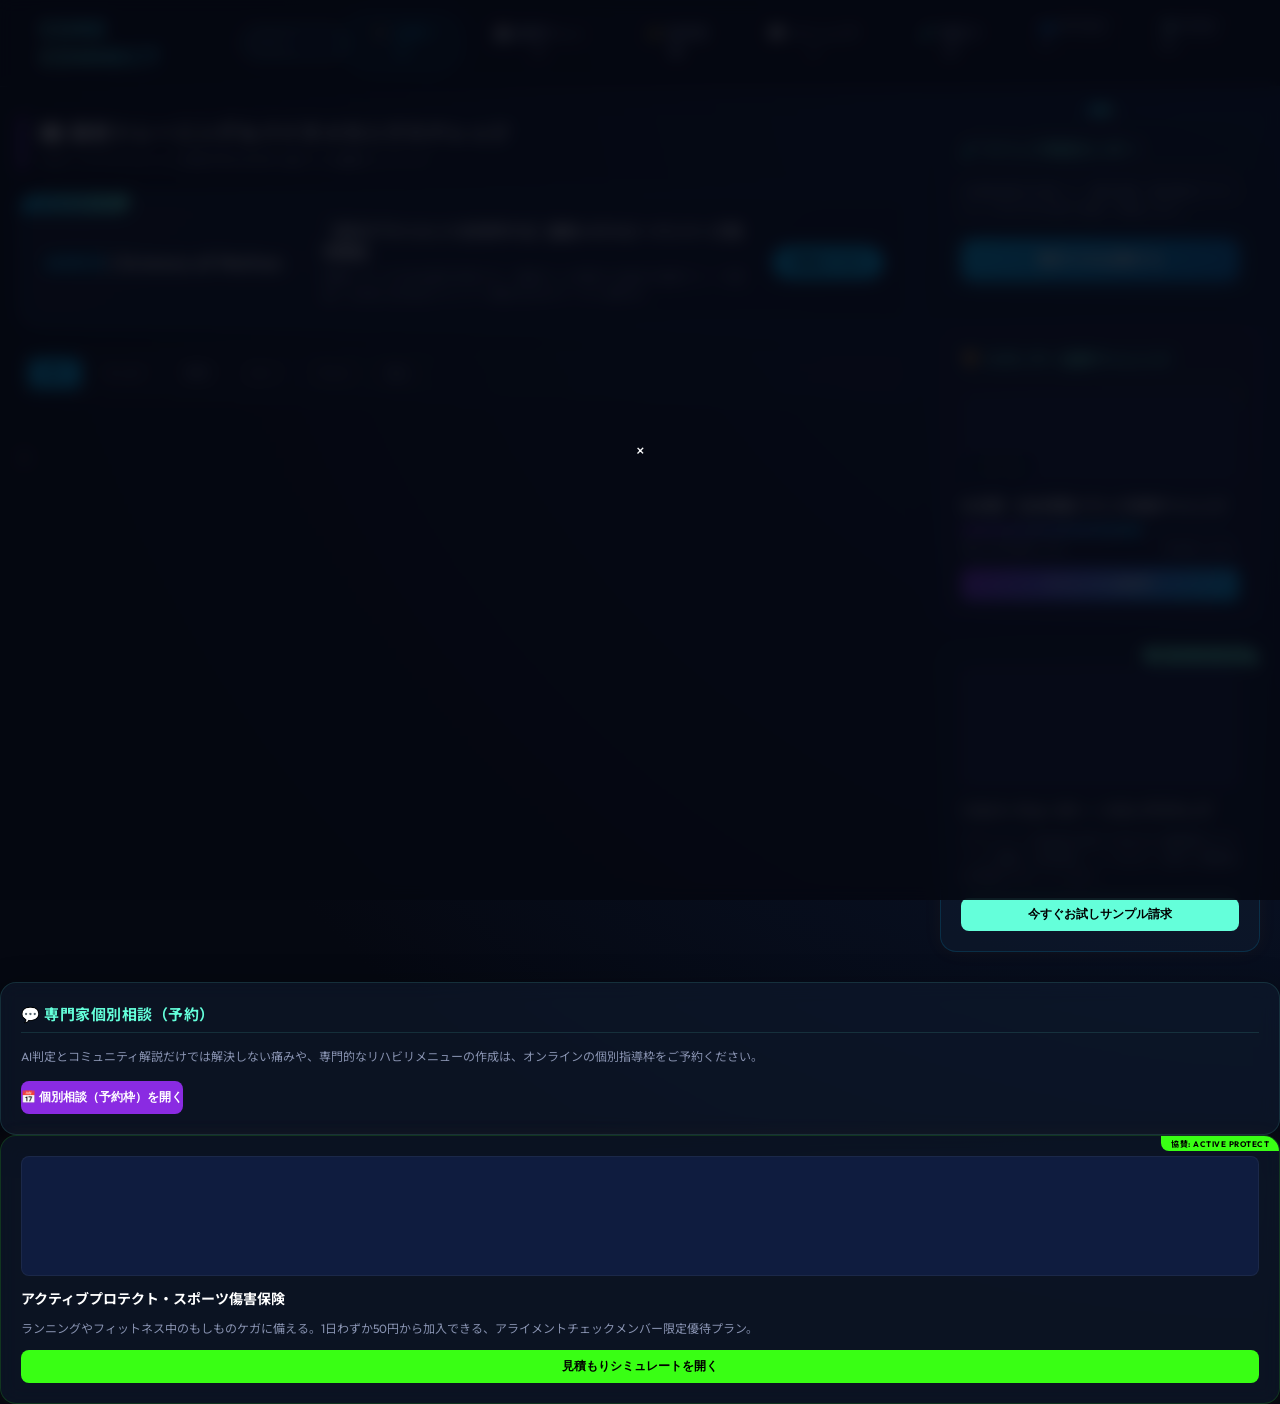
==== commit d66670a1: "Add files via upload" ====
--- a/index.html
+++ b/index.html
@@ -2,72 +2,142 @@
 
  
++
++
 <html lang="ja"> 
  
++
++
 <head> 
  
++
++
     <meta charset="UTF-8"> 
  
++
++
     <meta name="viewport" content="width=device-width, initial-scale=1.0"> 
  
++
++
     <title>CORE CONNECT - 統合スポーツ・健康・美容プラットフォーム</title> 
  
++
++
     <link rel="stylesheet" href="portal.css"> 
  
++
++
 <style> 
++
         .load-more-btn:hover { 
++
             background: rgba(255, 255, 255, 0.1) !important; 
++
             border-color: var(--accent-blue) !important; 
++
             box-shadow: 0 0 15px rgba(0, 191, 255, 0.2); 
++
             transform: translateY(-2px); 
++
         } 
++
         .theme-health .load-more-btn:hover { 
++
             border-color: var(--accent-teal) !important; 
++
             box-shadow: 0 0 15px rgba(100, 255, 218, 0.2); 
++
         } 
++
         .theme-beauty .load-more-btn:hover { 
++
             border-color: var(--accent-pink) !important; 
++
             box-shadow: 0 0 15px rgba(255, 20, 147, 0.2); 
++
         } 
++
         .load-more-btn:active { 
++
             transform: translateY(0); 
++
         } 
++
         </style> 
++
 </head> 
  
++
++
 <body class="theme-sports"> 
 @@ -76,58 +146,118 @@
 
  
++
++
++
++
     <!-- Header & Navigation --> 
  
++
++
     <header> 
  
++
++
         <div class="logo"> 
  
++
++
             CORE CONNECT <span class="logo-badge" id="portalLogoBadge">Sports Portal</span> 
  
++
++
         </div> 
  
++
++
         <nav class="nav-tabs"> 
  
++
++
             <button class="tab-btn active" data-tab="sports">🏃 スポーツ</button> 
  
++
++
             <button class="tab-btn" data-tab="health">🏥 健康チェック</button> 
  
++
++
             <button class="tab-btn" data-tab="beauty">✨ 美容骨格</button> 
  
++
++
             <button class="tab-btn" data-tab="community">💬 コミュニティ</button> 
  
++
++
             <button class="tab-btn" data-tab="lab">🧪 測定ラボ</button> 
++
             <a href="experts.html" class="admin-link-btn" style="text-decoration:none; display:inline-flex; align-items:center; justify-content:center; border: 1px solid rgba(255,255,255,0.1); margin-left: 10px; font-size: 12px; height: 36px; padding: 0 12px; border-radius: 8px; color: var(--text-secondary); cursor: pointer; transition: all 0.3s ease; vertical-align: middle;">👥 専門家紹介</a> 
++
             <a href="admin.html" class="admin-link-btn" style="text-decoration:none; display:inline-flex; align-items:center; justify-content:center; border: 1px dashed rgba(255,255,255,0.15); margin-left: 10px; font-size: 12px; height: 36px; padding: 0 12px; border-radius: 8px; color: var(--text-secondary); cursor: pointer; transition: all 0.3s ease; vertical-align: middle;">⚙️ 管理画面</a> 
  
++
++
         </nav> 
  
++
++
     </header> 
 @@ -136,10 +266,22 @@
 
  
++
++
++
++
     <!-- Main Container --> 
  
++
++
     <div class="portal-container"> 
 @@ -148,42 +290,86 @@
 
  
++
++
++
++
         <!-- 1. SPORTS PORTAL TAB --> 
  
++
++
         <div id="sportsPanel" class="tab-panel active"> 
  
++
++
             <div class="portal-grid"> 
  
++
++
                  
  
++
++
                 <!-- Left Feed: Articles --> 
  
++
++
                 <div class="feed-section"> 
  
++
++
                     <div class="feed-header"> 
  
++
++
                         <h2>📰 最新トレーニング＆バイオメカニクスナレッジ</h2> 
  
++
++
                         <p>スポーツアライメントと怪我予防の科学に基づいた最新コンテンツ</p> 
  
++
++
                     </div> 
 @@ -192,94 +378,190 @@
 
  
++
++
++
++
                     <!-- Horizontal Corporate Sponsor Banner Ad --> 
  
++
++
                     <div class="sponsor-banner-horizontal" onclick="alert('協賛スポンサー：ASICS バイオメカニクスシューズ特設ページへ移行します！')"> 
  
++
++
                         <div class="sponsor-badge">SPONSORED AD</div> 
  
++
++
                         <div class="sponsor-banner-content"> 
  
++
++
                             <div class="sponsor-logo-box"> 
  
++
++
                                 <span style="color:var(--accent-blue); font-weight:900;">ASICS</span> | Science of Motion 
  
++
++
                             </div> 
  
++
++
                             <div class="sponsor-banner-text"> 
  
++
++
                                 <h4 class="sponsor-headline">【足元アライメントを科学する】最新メタスピードシリーズ発売開始</h4> 
  
++
++
                                 <p class="sponsor-subline">荷重バランスの左右差を安定させ、推進力へと変換する独自の底面プレート構造。CORE CONNECTメンバー限定10%OFFクーポン配布中。</p> 
  
++
++
                             </div> 
  
++
++
                             <button class="sponsor-banner-btn">詳細はこちら</button> 
  
++
++
                         </div> 
  
++
++
                     </div> 
  
++
++
                      
  
++
++
                                         <!-- Sports Category Filter Sub-tab Bar --> 
++
                     <div class="sports-subtabs"> 
++
                         <button class="subtab-btn active" data-sport="all">全て</button> 
++
                         <button class="subtab-btn" data-sport="soccer">サッカー</button> 
++
                         <button class="subtab-btn" data-sport="baseball">野球</button> 
++
                         <button class="subtab-btn" data-sport="volleyball">バレー</button> 
++
                         <button class="subtab-btn" data-sport="tennis">テニス</button> 
++
                         <button class="subtab-btn" data-sport="track">陸上</button> 
++
                     </div> 
++
                     <div class="article-list" id="sportsList"></div> 
++
                     <div style="text-align: center; margin-top: 30px; margin-bottom: 20px;"> 
++
                         <button id="sportsLoadMore" class="load-more-btn" style="background: rgba(255, 255, 255, 0.05); border: 1px solid rgba(255, 255, 255, 0.08); color: var(--text-primary); padding: 12px 30px; border-radius: 12px; font-weight: 600; cursor: pointer; transition: all 0.3s ease; backdrop-filter: blur(10px); display: none;">もっと見る 📸</button> 
++
                     </div>> 
  
++
++
                 </div> 
 @@ -288,50 +570,102 @@
 
  
++
++
++
++
                 <!-- Right Sidebar Widgets --> 
  
++
++
                 <div class="side-widgets"> 
  
++
++
                     <!-- Widget: Quick Lab --> 
  
++
++
                     <div class="widget"> 
  
++
++
                         <h3>🧪 クイック測定センター</h3> 
  
++
++
                         <div class="mb-20" style="font-size:12px; color:var(--text-secondary); line-height: 1.5;"> 
  
++
++
                             AI骨格追跡を利用して、静的姿勢・動的動作アライメントをわずか10秒で測定・評価します。 
  
++
++
                         </div> 
  
++
++
                         <button class="btn-quick-start" onclick="switchTab('lab')"> 
  
++
++
                             <span class="rec-badge"></span> 測定ラボを起動する 
  
++
++
                         </button> 
  
++
++
                     </div> 
 @@ -340,86 +674,174 @@
 
  
++
++
++
++
                     <!-- Widget: Sponsored Challenge --> 
  
++
++
                     <div class="widget challenge-widget"> 
  
++
++
                         <h3>🏆 スポンサー協賛チャレンジ</h3> 
  
++
++
                         <div class="challenge-card"> 
  
++
++
                             <div class="ad-badge">協賛: OrthoFit</div> 
  
++
++
                             <div class="challenge-banner" style="background-image: url('https://images.unsplash.com/photo-1476480862126-209bfaa8edc8?auto=format&fit=crop&q=80&w=300');"> 
  
++
++
                                 <span class="challenge-brand">インソール</span> 
  
++
++
                             </div> 
  
++
++
                             <div class="challenge-title">14日間・左右荷重バランス改善チャレンジ</div> 
  
++
++
                             <div class="challenge-progress"> 
  
++
++
                                 <div class="progress-bar"> 
  
++
++
                                     <div class="progress-fill"></div> 
  
++
++
                                 </div> 
  
++
++
                                 <div style="display:flex; justify-content:space-between; margin-top:2px;"> 
  
++
++
                                     <span>現在 8日目達成 / 14日</span> 
  
++
++
                                     <span>参加者: 1,248人</span> 
  
++
++
                                 </div> 
  
++
++
                             </div> 
  
++
++
                             <button class="challenge-btn" onclick="alert('チャレンジ登録完了！毎日測定ラボで測定して50/50の均等アライメントを目指しましょう！達成するとOrthoFit製品の限定クーポンを贈呈。')">チャレンジに参加中</button> 
  
++
++
                         </div> 
  
++
++
                     </div> 
 @@ -428,46 +850,94 @@
 
  
++
++
++
++
                     <!-- Side Ad: Beverage Brand --> 
  
++
++
                     <div class="widget ad-widget" style="border-color: rgba(0, 191, 255, 0.15);"> 
  
++
++
                         <div class="ad-badge" style="background:var(--accent-teal); color:#000;">協賛: RECOVER WATER</div> 
  
++
++
                         <div class="ad-body"> 
  
++
++
                             <div class="ad-img-box" style="background-image: url('https://images.unsplash.com/photo-1513558161293-cdaf765ed2fd?auto=format&fit=crop&q=80&w=300');"></div> 
  
++
++
                             <div class="ad-title">リカバーウォーター・イオンアクティブ</div> 
  
++
++
                             <div class="ad-desc">アライメント測定後の発汗で失われた電解質をスマートに補給。低浸透圧・ノンカロリー設計で運動後の回復をサポートします。</div> 
  
++
++
                             <button class="ad-btn" style="background:var(--accent-teal); color:#000;" onclick="alert('公式ストア商品ページに移行します！')">今すぐお試しサンプル請求</button> 
  
++
++
                         </div> 
  
++
++
                     </div> 
  
++
++
                 </div> 
 @@ -476,10 +946,22 @@
 
  
++
++
++
++
             </div> 
  
++
++
         </div> 
 @@ -488,42 +970,86 @@
 
  
++
++
++
++
         <!-- 2. HEALTH PORTAL TAB --> 
  
++
++
         <div id="healthPanel" class="tab-panel"> 
  
++
++
             <div class="portal-grid"> 
  
++
++
                  
  
++
++
                 <!-- Left Feed: Articles --> 
  
++
++
                 <div class="feed-section"> 
  
++
++
                     <div class="feed-header"> 
  
++
++
                         <h2>📰 最新ヘルスケア＆予防医学ナレッジ</h2> 
  
++
++
                         <p>健康寿命の延伸、生活習慣病予防、アライメントの健康影響に関する最新情報</p> 
  
++
++
                     </div> 
 @@ -532,94 +1058,190 @@
 
  
++
++
++
++
                     <!-- Horizontal Sponsor Ad: Health --> 
  
++
++
                     <div class="sponsor-banner-horizontal" onclick="alert('協賛スポンサー：サントリー ウェルネス特設ページへ移行します！')"> 
  
++
++
                         <div class="sponsor-badge">SPONSORED AD</div> 
  
++
++
                         <div class="sponsor-banner-content"> 
  
++
++
                             <div class="sponsor-logo-box"> 
  
++
++
                                 <span style="color:var(--accent-blue); font-weight:900;">SUNTORY</span> | Wellness 
  
++
++
                             </div> 
  
++
++
                             <div class="sponsor-banner-text"> 
  
++
++
                                 <h4 class="sponsor-headline">【科学が証明する若々しさ】セサミンEXでアクティブな関節・血流ケア</h4> 
  
++
++
                                 <p class="sponsor-subline">40代以降の運動機能維持に。体幹ブレを抑え、歩行アライメントを内側から円滑にサポートします。CORE CONNECT限定特別モニター募集中。</p> 
  
++
++
                             </div> 
  
++
++
                             <button class="sponsor-banner-btn">詳細はこちら</button> 
  
++
++
                         </div> 
  
++
++
                     </div> 
  
++
++
                      
  
++
++
                                         <!-- Health Category Filter Sub-tab Bar --> 
++
                     <div class="sports-subtabs"> 
++
                         <button class="subtab-btn active" data-sport="all">全て</button> 
++
                         <button class="subtab-btn" data-sport="stress">ストレス</button> 
++
                         <button class="subtab-btn" data-sport="sleep">睡眠</button> 
++
                         <button class="subtab-btn" data-sport="nutrition">食事・栄養</button> 
++
                         <button class="subtab-btn" data-sport="pain">肩こり・腰痛</button> 
++
                         <button class="subtab-btn" data-sport="check">自律神経</button> 
++
                     </div> 
++
                     <div class="article-list" id="healthList"></div> 
++
                     <div style="text-align: center; margin-top: 30px; margin-bottom: 20px;"> 
++
                         <button id="healthLoadMore" class="load-more-btn" style="background: rgba(255, 255, 255, 0.05); border: 1px solid rgba(255, 255, 255, 0.08); color: var(--text-primary); padding: 12px 30px; border-radius: 12px; font-weight: 600; cursor: pointer; transition: all 0.3s ease; backdrop-filter: blur(10px); display: none;">もっと見る 📸</button> 
++
                     </div>> 
  
++
++
                 </div> 
 @@ -628,50 +1250,102 @@
 
  
++
++
++
++
                 <!-- Right Sidebar Widgets --> 
  
++
++
                 <div class="side-widgets"> 
  
++
++
                     <!-- Widget: Health Advice --> 
  
++
++
                     <div class="widget"> 
  
++
++
                         <h3>🏥 パーソナル健康指導</h3> 
  
++
++
                         <div class="mb-20" style="font-size:12px; color:var(--text-secondary); line-height: 1.5;"> 
  
++
++
                             測定された姿勢・動揺データから、高血圧やメタボ予防、腰痛防止に適した個別ストレッチ・食事法をAIが推薦します。 
  
++
++
                         </div> 
  
++
++
                         <button class="btn-quick-start" onclick="switchTab('lab')"> 
  
++
++
                             <span class="rec-badge"></span> 健康状態チェックへ 
  
++
++
                         </button> 
  
++
++
                     </div> 
 @@ -680,50 +1354,102 @@
 
  
++
++
++
++
                     <!-- Widget: Sponsored Challenge --> 
  
++
++
                     <div class="widget challenge-widget" style="border-color: rgba(16, 185, 129, 0.3); background: linear-gradient(180deg, var(--bg-card) 0%, rgba(16, 185, 129, 0.03) 100%);"> 
  
++
++
                         <h3>🏆 健康増進協賛チャレンジ</h3> 
  
++
++
                         <div class="challenge-card"> 
  
++
++
                             <div class="ad-badge" style="background:var(--accent-blue); color:#000;">協賛: TANITA</div> 
  
++
++
                             <div class="challenge-banner" style="background-image: url('https://images.unsplash.com/photo-1544367567-0f2fcb009e0b?auto=format&fit=crop&q=80&w=300');"> 
  
++
++
                                 <span class="challenge-brand">体組成計</span> 
  
++
++
                             </div> 
  
++
++
                             <div class="challenge-title">毎日測定・体幹バランス＆基礎代謝キープチャレンジ</div> 
  
++
++
                             <button class="challenge-btn" style="background:linear-gradient(135deg, var(--accent-blue) 0%, #10b981 100%);" onclick="alert('健康チャレンジに参加しました！体組成データとアライメントデータを連動させて健康ポイントを獲得しましょう。')">チャレンジに参加する</button> 
  
++
++
                         </div> 
  
++
++
                     </div> 
 @@ -732,46 +1458,94 @@
 
  
++
++
++
++
                     <!-- Side Ad: Health Drink --> 
  
++
++
                     <div class="widget ad-widget" style="border-color: rgba(52, 211, 153, 0.15);"> 
  
++
++
                         <div class="ad-badge" style="background:var(--accent-blue); color:#000;">協賛: 明治 VAAM</div> 
  
++
++
                         <div class="ad-body"> 
  
++
++
                             <div class="ad-img-box" style="background-image: url('https://images.unsplash.com/photo-1544367567-0f2fcb009e0b?auto=format&fit=crop&q=80&w=300');"></div> 
  
++
++
                             <div class="ad-title">ヴァームスマートフィットウォーター</div> 
  
++
++
                             <div class="ad-desc">カラダを動かすことで脂肪の燃焼を高める独自のアミノ酸（ARF）配合。アライメントチェック運動時の水分補給に最適です。</div> 
  
++
++
                             <button class="ad-btn" style="background:var(--accent-blue); color:#000;" onclick="alert('明治VAAM 特設ECページへ移行します！')">特別割引で購入する</button> 
  
++
++
                         </div> 
  
++
++
                     </div> 
  
++
++
                 </div> 
 @@ -780,10 +1554,22 @@
 
  
++
++
++
++
             </div> 
  
++
++
         </div> 
 @@ -792,42 +1578,86 @@
 
  
++
++
++
++
         <!-- 3. BEAUTY PORTAL TAB --> 
  
++
++
         <div id="beautyPanel" class="tab-panel"> 
  
++
++
             <div class="portal-grid"> 
  
++
++
                  
  
++
++
                 <!-- Left Feed: Articles --> 
  
++
++
                 <div class="feed-section"> 
  
++
++
                     <div class="feed-header"> 
  
++
++
                         <h2>📰 最新エステ・美容骨格＆姿勢ボディメイク</h2> 
  
++
++
                         <p>美姿勢キープ、骨格スタイル診断、スタイルアップのためのアライメント科学</p> 
  
++
++
                     </div> 
 @@ -836,94 +1666,190 @@
 
  
++
++
++
++
                     <!-- Horizontal Sponsor Ad: Beauty --> 
  
++
++
                     <div class="sponsor-banner-horizontal" style="border-color: rgba(255, 117, 143, 0.25); box-shadow: 0 0 15px rgba(255, 117, 143, 0.08);" onclick="alert('協賛スポンサー：資生堂 エリクシール特別キャンペーンページへ移行します！')"> 
  
++
++
                         <div class="sponsor-badge" style="background:linear-gradient(45deg, var(--accent-blue), var(--accent-purple)); color:#fff;">SPONSORED AD</div> 
  
++
++
                         <div class="sponsor-banner-content"> 
  
++
++
                             <div class="sponsor-logo-box"> 
  
++
++
                                 <span style="color:var(--accent-blue); font-weight:900;">資生堂</span> | ELIXIR 
  
++
++
                             </div> 
  
++
++
                             <div class="sponsor-banner-text"> 
  
++
++
                                 <h4 class="sponsor-headline">【骨格から美しさを整える】姿勢アライメントと美しき表情・ハリ肌ケア</h4> 
  
++
++
                                 <p class="sponsor-subline">猫背や首の前傾はデコルテ・顔の巡りを阻害し、くすみやハリ低下の原因に。美姿勢アライメントから理想のエイジングケアを提案。</p> 
  
++
++
                             </div> 
  
++
++
                             <button class="sponsor-banner-btn" style="background:var(--accent-blue); color:#fff;">詳細はこちら</button> 
  
++
++
                         </div> 
  
++
++
                     </div> 
  
++
++
                      
  
++
++
                                         <!-- Beauty Category Filter Sub-tab Bar --> 
++
                     <div class="sports-subtabs"> 
++
                         <button class="subtab-btn active" data-sport="all">全て</button> 
++
                         <button class="subtab-btn" data-sport="makeup">メイク</button> 
++
                         <button class="subtab-btn" data-sport="cosmetics">スキンケア</button> 
++
                         <button class="subtab-btn" data-sport="hairstyle">髪型</button> 
++
                         <button class="subtab-btn" data-sport="styling">骨格診断</button> 
++
                         <button class="subtab-btn" data-sport="bodymake">ボディメイク</button> 
++
                     </div> 
++
                     <div class="article-list" id="beautyList"></div> 
++
                     <div style="text-align: center; margin-top: 30px; margin-bottom: 20px;"> 
++
                         <button id="beautyLoadMore" class="load-more-btn" style="background: rgba(255, 255, 255, 0.05); border: 1px solid rgba(255, 255, 255, 0.08); color: var(--text-primary); padding: 12px 30px; border-radius: 12px; font-weight: 600; cursor: pointer; transition: all 0.3s ease; backdrop-filter: blur(10px); display: none;">もっと見る 📸</button> 
++
                     </div>> 
  
++
++
                 </div> 
 @@ -932,50 +1858,102 @@
 
  
++
++
++
++
                 <!-- Right Sidebar Widgets --> 
  
++
++
                 <div class="side-widgets"> 
  
++
++
                     <!-- Widget: Beauty Profile --> 
  
++
++
                     <div class="widget"> 
  
++
++
                         <h3>✨ 美ボディデザイン</h3> 
  
++
++
                         <div class="mb-20" style="font-size:12px; color:var(--text-secondary); line-height: 1.5;"> 
  
++
++
                             AI骨格アライメントデータから、あなたの骨格スタイルに最も似合うアパレルシルエットや骨盤引締めヨガを提案。 
  
++
++
                         </div> 
  
++
++
                         <button class="btn-quick-start" style="background:linear-gradient(135deg, var(--accent-blue) 0%, var(--accent-purple) 100%);" onclick="switchTab('lab')"> 
  
++
++
                             <span class="rec-badge"></span> 骨格・美脚測定へ 
  
++
++
                         </button> 
  
++
++
                     </div> 
 @@ -984,50 +1962,102 @@
 
  
++
++
++
++
                     <!-- Widget: Sponsored Challenge --> 
  
++
++
                     <div class="widget challenge-widget" style="border-color: rgba(255, 117, 143, 0.3); background: linear-gradient(180deg, var(--bg-card) 0%, rgba(255, 117, 143, 0.03) 100%);"> 
  
++
++
                         <h3>🏆 美骨格協賛チャレンジ</h3> 
  
++
++
                         <div class="challenge-card"> 
  
++
++
                             <div class="ad-badge" style="background:var(--accent-blue); color:#000;">協賛: SlimWalk</div> 
  
++
++
                             <div class="challenge-banner" style="background-image: url('https://images.unsplash.com/photo-1519699047748-de8e457a634e?auto=format&fit=crop&q=80&w=300');"> 
  
++
++
                                 <span class="challenge-brand">レッグケア</span> 
  
++
++
                             </div> 
  
++
++
                             <div class="challenge-title">14日間・骨盤ケア＆美脚ラインキープチャレンジ</div> 
  
++
++
                             <button class="challenge-btn" style="background:linear-gradient(135deg, var(--accent-blue) 0%, var(--accent-purple) 100%);" onclick="alert('美骨格チャレンジにエントリーしました！毎日骨格測定で美アライメントを追跡しましょう！')">チャレンジに参加する</button> 
  
++
++
                         </div> 
  
++
++
                     </div> 
 @@ -1036,46 +2066,94 @@
 
  
++
++
++
++
                     <!-- Side Ad: Beauty Wear --> 
  
++
++
                     <div class="widget ad-widget" style="border-color: rgba(255, 117, 143, 0.15);"> 
  
++
++
                         <div class="ad-badge" style="background:var(--accent-blue); color:#000;">協賛: SlimWalk</div> 
  
++
++
                         <div class="ad-body"> 
  
++
++
                             <div class="ad-img-box" style="background-image: url('https://images.unsplash.com/photo-1485230895905-ec40ba36b9bc?auto=format&fit=crop&q=80&w=300');"></div> 
  
++
++
                             <div class="ad-title">スリムウォーク 骨盤をきっちり支えるタイツ</div> 
  
++
++
                             <div class="ad-desc">Wの骨盤引き締め設計と段階圧力で、骨盤をきっちり支えて美脚ラインをサポート。おやすみ時のアライメント補正に。</div> 
  
++
++
                             <button class="ad-btn" style="background:var(--accent-blue); color:#000;" onclick="alert('スリムウォーク公式ショップページへ移行します！')">CORE CONNECT限定クーポンで購入</button> 
  
++
++
                         </div> 
  
++
++
                     </div> 
  
++
++
                 </div> 
 @@ -1084,10 +2162,22 @@
 
  
++
++
++
++
             </div> 
  
++
++
         </div> 
 @@ -1096,90 +2186,182 @@
 
  
++
++
++
++
         <!-- 4. COMMUNITY TAB --> 
  
++
++
         <div id="communityPanel" class="tab-panel"> 
  
++
++
             <div class="community-grid"> 
  
++
++
                  
  
++
++
                 <!-- Left Section: Timeline & Input --> 
  
++
++
                 <div class="feed-section"> 
  
++
++
                      
  
++
++
                     <!-- Composer --> 
  
++
++
                     <div class="post-composer"> 
  
++
++
                         <div class="composer-header"> 
  
++
++
                             <div class="composer-avatar">ゲ</div> 
  
++
++
                             <textarea id="postInput" class="composer-textarea" placeholder="測定した結果の感想や身体の悩みを共有しよう！最新の測定データを添付してトレーナーや仲間に相談できます..."></textarea> 
  
++
++
                         </div> 
  
++
++
                         <div class="composer-footer"> 
  
++
++
                             <div class="composer-attachments"> 
  
++
++
                                 <button class="attach-btn" id="attachSessionBtn"> 
  
++
++
                                     📊 最新の測定データを添付する 
  
++
++
                                 </button> 
  
++
++
                             </div> 
  
++
++
                             <button class="composer-submit" id="postSubmitBtn">相談・共有を投稿</button> 
  
++
++
                         </div> 
  
++
++
                     </div> 
 @@ -1188,58 +2370,118 @@
 
  
++
++
++
++
                     <!-- Horizontal Sponsor Ad: Smartwatch --> 
  
++
++
                     <div class="sponsor-banner-horizontal" style="border-color: rgba(138, 43, 226, 0.25); box-shadow: 0 0 15px rgba(138, 43, 226, 0.08); margin-bottom: 20px;" onclick="alert('協賛スポンサー：GARMIN 心拍アクティビティメーター特設ページへ移行します！')"> 
  
++
++
                         <div class="sponsor-badge" style="background:linear-gradient(45deg, var(--accent-purple), var(--accent-pink)); color:#fff;">SPONSORED AD</div> 
  
++
++
                         <div class="sponsor-banner-content"> 
  
++
++
                             <div class="sponsor-logo-box"> 
  
++
++
                                 <span style="color:var(--accent-purple); font-weight:900;">GARMIN</span> | Active Vitals 
  
++
++
                             </div> 
  
++
++
                             <div class="sponsor-banner-text"> 
  
++
++
                                 <h4 class="sponsor-headline">【心拍＆ブレ測定連動】GARMIN アスリートGPSスマートウォッチ登場</h4> 
  
++
++
                                 <p class="sponsor-subline">ポータルのアライメント測定値と同期可能。リアルタイム心拍ゾーン分析と歩行バランスデータを自動トラッキングし、ランニングフォームを改善。</p> 
  
++
++
                             </div> 
  
++
++
                             <button class="sponsor-banner-btn" style="background:var(--accent-purple); color:#fff;">詳細はこちら</button> 
  
++
++
                         </div> 
  
++
++
                     </div> 
 @@ -1248,14 +2490,30 @@
 
  
++
++
++
++
                     <div class="feed-header"> 
  
++
++
                         <h2>💬 タイムライン（測定共有・Q&A）</h2> 
  
++
++
                     </div> 
 @@ -1264,14 +2522,30 @@
 
  
++
++
++
++
                     <!-- Timeline Posts Container --> 
  
++
++
                     <div id="timelineContainer"></div> 
  
++
++
                 </div> 
 @@ -1280,96 +2554,194 @@
 
  
++
++
++
++
                 <!-- Right Section: Sidebar --> 
  
++
++
                 <div class="side-widgets"> 
  
++
++
                     <div class="widget"> 
++
                         <h3>👩‍⚕️ コミュニティの専門家</h3> 
++
                         <div class="flex-column" id="sidebar-experts-list" style="gap:15px; font-size:12px;"> 
++
                             <!-- Dynamically loaded from portal.js --> 
++
                         </div> 
++
                     </div> 
  
++
++
                                 </div> 
  
++
++
                             </div> 
  
++
++
                             <div style="display:flex; align-items:center; gap:10px; border-bottom:1px solid rgba(255,255,255,0.05); padding-bottom:10px;"> 
  
++
++
                                 <div class="composer-avatar" style="background:linear-gradient(45deg, var(--accent-orange), #ff5722);">佐藤</div> 
  
++
++
                                 <div> 
  
++
++
                                     <div style="font-weight:700;">佐藤 翼 (トレーナー)</div> 
  
++
++
                                     <div style="color:var(--text-secondary);">OHS動作分析・怪我予防リハ</div> 
  
++
++
                                 </div> 
  
++
++
                             </div> 
  
++
++
                             <div style="display:flex; align-items:center; gap:10px;"> 
  
++
++
                                 <div class="composer-avatar" style="background:linear-gradient(45deg, var(--accent-orange), #ff5722);">鈴木</div> 
  
++
++
                                 <div> 
  
++
++
                                     <div style="font-weight:700;">鈴木 翔 (スプリントコーチ)</div> 
  
++
++
                                     <div style="color:var(--text-secondary);">ジュニア運動機能・重心制御</div> 
  
++
++
                                 </div> 
  
++
++
                             </div> 
  
++
++
                         </div> 
  
++
++
                     </div> 
 @@ -1378,38 +2750,78 @@
 
  
++
++
++
++
                     <div class="widget"> 
  
++
++
                         <h3>💬 専門家個別相談（予約）</h3> 
  
++
++
                         <p style="font-size:12px; color:var(--text-secondary); line-height:1.5; margin-bottom:15px;"> 
  
++
++
                             AI判定とコミュニティ解説だけでは解決しない痛みや、専門的なリハビリメニューの作成は、オンラインの個別指導枠をご予約ください。 
  
++
++
                         </p> 
  
++
++
                         <button class="challenge-btn" style="background:var(--accent-purple);" onclick="switchTab('lab'); alert('測定ラボに切り替えます。測定完了レポート下部の「個別予約」ボタンから担当メンターと予約を実行してください。');"> 
  
++
++
                             📅 個別相談（予約枠）を開く 
  
++
++
                         </button> 
  
++
++
                     </div> 
 @@ -1418,46 +2830,94 @@
 
  
++
++
++
++
                     <!-- Side Ad: Sports Insurance --> 
  
++
++
                     <div class="widget ad-widget" style="border-color: rgba(57, 255, 20, 0.15);"> 
  
++
++
                         <div class="ad-badge" style="background:var(--accent-green); color:#000;">協賛: ACTIVE PROTECT</div> 
  
++
++
                         <div class="ad-body"> 
  
++
++
                             <div class="ad-img-box" style="background-image: url('https://images.unsplash.com/photo-1544367567-0f2fcb009e0b?auto=format&fit=crop&q=80&w=300');"></div> 
  
++
++
                             <div class="ad-title">アクティブプロテクト・スポーツ傷害保険</div> 
  
++
++
                             <div class="ad-desc">ランニングやフィットネス中のもしものケガに備える。1日わずか50円から加入できる、アライメントチェックメンバー限定優待プラン。</div> 
  
++
++
                             <button class="ad-btn" style="background:var(--accent-green); color:#000;" onclick="alert('損害保険のご案内ページへ移行します！')">見積もりシミュレートを開く</button> 
  
++
++
                         </div> 
  
++
++
                     </div> 
  
++
++
                 </div> 
 @@ -1466,10 +2926,22 @@
 
  
++
++
++
++
             </div> 
  
++
++
         </div> 
 @@ -1478,198 +2950,398 @@
 
  
++
++
++
++
         <!-- 3. MEASUREMENT LAB TAB (IFRAME & ADS) --> 
  
++
++
         <div id="labPanel" class="tab-panel"> 
  
++
++
             <div class="lab-grid"> 
  
++
++
                  
  
++
++
                 <!-- Left Main Section --> 
  
++
++
                 <div class="lab-main-section"> 
  
++
++
                     <!-- Embedded Measurement App Iframe --> 
  
++
++
                     <div class="iframe-container"> 
  
++
++
                         <iframe id="measurementIframe" src="./mock_app.html" allow="camera;gyroscope;accelerometer"></iframe> 
  
++
++
                     </div> 
  
++
++
                      
  
++
++
                     <!-- Posture Report & SNS Share Card (Displays after measurement) --> 
  
++
++
                     <div id="postureReportCard" class="widget posture-report-card" style="display: none; margin-top: 20px;"> 
  
++
++
                         <div class="report-header" style="display:flex; justify-content:space-between; align-items:center; border-bottom:1px solid var(--border-color); padding-bottom:15px; margin-bottom:15px;"> 
  
++
++
                             <h3 style="margin:0;">📊 姿勢アライメント診断レポート</h3> 
  
++
++
                             <span id="reportGrade" class="report-grade-badge">A</span> 
  
++
++
                         </div> 
  
++
++
                         <div class="report-body"> 
  
++
++
                             <div class="report-grid-metrics" style="display:grid; grid-template-columns: repeat(auto-fit, minmax(150px, 1fr)); gap:15px; margin-bottom:20px;"> 
  
++
++
                                 <div class="metric-item" style="background:var(--bg-glass); border:1px solid var(--border-color); border-radius:10px; padding:12px; text-align:center;"> 
  
++
++
                                     <div style="font-size:10px; color:var(--text-secondary); margin-bottom:5px;">左右荷重バランス</div> 
  
++
++
                                     <div id="reportWbVal" style="font-size:14px; font-weight:700; color:var(--text-primary);">L 50.2% : R 49.8%</div> 
  
++
++
                                 </div> 
  
++
++
                                 <div class="metric-item" style="background:var(--bg-glass); border:1px solid var(--border-color); border-radius:10px; padding:12px; text-align:center;"> 
  
++
++
                                     <div style="font-size:10px; color:var(--text-secondary); margin-bottom:5px;">骨盤傾斜角度</div> 
  
++
++
                                     <div id="reportTiltVal" style="font-size:14px; font-weight:700; color:var(--text-primary);">0° (正常)</div> 
  
++
++
                                 </div> 
  
++
++
                                 <div class="metric-item" style="background:var(--bg-glass); border:1px solid var(--border-color); border-radius:10px; padding:12px; text-align:center;"> 
  
++
++
                                     <div style="font-size:10px; color:var(--text-secondary); margin-bottom:5px;">体幹重心動揺エリア</div> 
  
++
++
                                     <div id="reportSwayVal" style="font-size:14px; font-weight:700; color:var(--text-primary);">正常範囲 (480px²)</div> 
  
++
++
                                 </div> 
  
++
++
                             </div> 
  
++
++
                              
  
++
++
                             <div class="sns-share-section" style="border-top:1px solid var(--border-color); padding-top:15px;"> 
  
++
++
                                 <h4 style="font-size:12px; color:var(--text-primary); margin-bottom:12px; font-weight:700;">📢 測定結果をSNSやコミュニティでシェアしよう！</h4> 
  
++
++
                                 <div class="sns-btn-group" style="display:flex; flex-wrap:wrap; gap:10px;"> 
  
++
++
                                     <button class="sns-btn x-btn" id="shareXBtn"> 
  
++
++
                                         <svg style="width:12px; height:12px; fill:currentColor; vertical-align:middle; margin-right:4px;" viewBox="0 0 24 24"><path d="M18.244 2.25h3.308l-7.227 8.26 8.502 11.24H16.17l-5.214-6.817L4.99 21.75H1.68l7.73-8.835L1.254 2.25H8.08l4.713 6.231zm-1.161 17.52h1.833L7.084 4.126H5.117z"/></svg> 
  
++
++
                                         Xでポスト 
  
++
++
                                     </button> 
  
++
++
                                     <button class="sns-btn line-btn" id="shareLineBtn">🟢 LINEで送る</button> 
  
++
++
                                     <button class="sns-btn copy-btn" id="copyReportBtn">📋 結果をコピー</button> 
  
++
++
                                     <button class="sns-btn community-share-btn" id="shareInternalBtn">💬 コミュへ添付して相談</button> 
  
++
++
                                     <button class="sns-btn premium-btn" id="premiumReportBtn" style="background:var(--accent-orange); color:#000;">📥 改善指導PDFレポート (プレミアム限定)</button> 
  
++
++
                                 </div> 
  
++
++
                             </div> 
  
++
++
                         </div> 
  
++
++
                     </div> 
  
++
++
                 </div> 
 @@ -1678,106 +3350,214 @@
 
  
++
++
++
++
                 <!-- Dynamic Ad Sidebar --> 
  
++
++
                 <div class="lab-meta-panel"> 
  
++
++
                      
  
++
++
                     <div class="dynamic-ad-container" id="adWidgetContainer" style="max-height: 540px; overflow-y: auto;"> 
  
++
++
                         <div class="ad-headline"> 
  
++
++
                             <span></span> スポンサー企業協賛広告枠 
  
++
++
                         </div> 
  
++
++
                          
  
++
++
                         <div id="dynamicAdSpace"> 
  
++
++
                             <!-- Ad 1: Health/Furniture --> 
  
++
++
                             <div class="ad-matched-box" style="margin-bottom:20px; border-bottom: 1px solid rgba(255,255,255,0.05); padding-bottom:15px;"> 
  
++
++
                                 <span class="matched-pill tilt" style="background:rgba(255,145,0,0.08); border-color:var(--accent-orange); color:var(--accent-orange);">骨盤ケア協賛: StyleKeep</span> 
  
++
++
                                 <div class="ad-img-box" style="background-image: url('https://images.unsplash.com/photo-1515886657613-9f3515b0c78f?auto=format&fit=crop&q=80&w=400'); height: 80px;"></div> 
  
++
++
                                 <div class="ad-title" style="font-size:12px;">StyleKeep 骨盤サポート高反発クッション</div> 
  
++
++
                                 <div class="ad-desc" style="font-size:11px; line-height:1.4;">アライメントの崩れによる腰部・背中への座姿勢負担を軽減する特許取得サポートクッション。</div> 
  
++
++
                                 <div class="ad-product-price" style="font-size:13px;">特別価格: ¥5,440</div> 
  
++
++
                             </div> 
  
++
++
                              
  
++
++
                             <!-- Ad 2: Orthotics/Apparel --> 
  
++
++
                             <div class="ad-matched-box" style="margin-bottom:20px; border-bottom: 1px solid rgba(255,255,255,0.05); padding-bottom:15px;"> 
  
++
++
                                 <span class="matched-pill sway" style="background:rgba(0,191,255,0.08); border-color:var(--accent-blue); color:var(--accent-blue);">インソール協賛: OrthoFit</span> 
  
++
++
                                 <div class="ad-img-box" style="background-image: url('https://images.unsplash.com/photo-1542291026-7eec264c27ff?auto=format&fit=crop&q=80&w=400'); height: 80px;"></div> 
  
++
++
                                 <div class="ad-title" style="font-size:12px;">OrthoFit プレミアム・カスタムインソール</div> 
  
++
++
                                 <div class="ad-desc" style="font-size:11px; line-height:1.4;">左右荷重バランスを足元から補正し、ランニング時の関節ブレを抑制するカスタムインソール。</div> 
  
++
++
                                 <div class="ad-product-price" style="font-size:13px;">特別価格: ¥9,600</div> 
  
++
++
                             </div> 
 @@ -1786,42 +3566,86 @@
 
  
++
++
++
++
                             <!-- Ad 3: Sports Apparel --> 
  
++
++
                             <div class="ad-matched-box"> 
  
++
++
                                 <span class="matched-pill" style="background:rgba(138,43,226,0.08); border-color:var(--accent-purple); color:var(--accent-purple);">リカバリー協賛: UNDER ARMOUR</span> 
  
++
++
                                 <div class="ad-img-box" style="background-image: url('https://images.unsplash.com/photo-1517838277536-f5f99be501cd?auto=format&fit=crop&q=80&w=400'); height: 80px;"></div> 
  
++
++
                                 <div class="ad-title" style="font-size:12px;">UA Recovery 段階着圧リカバリータイツ</div> 
  
++
++
                                 <div class="ad-desc" style="font-size:11px; line-height:1.4;">運動後のアライメント維持と筋肉疲労の回復を促進する特殊着圧コンプレッション。</div> 
  
++
++
                                 <div class="ad-product-price" style="font-size:13px;">販売価格: ¥7,800</div> 
  
++
++
                             </div> 
  
++
++
                         </div> 
  
++
++
                     </div> 
 @@ -1830,30 +3654,62 @@
 
  
++
++
++
++
                     <div class="widget"> 
  
++
++
                         <h3>📏 スケール・マット校正</h3> 
  
++
++
                         <p style="font-size:11px; color:var(--text-secondary); line-height:1.5;"> 
  
++
++
                             手持ち測定時のジャイロ補正、または測定ラボの「📏 マット校正(45cm)」を使用すると、1pxあたりのセンチメートル倍率が正確にロックされ、診断と連動広告の精度が向上します。 
  
++
++
                         </p> 
  
++
++
                     </div> 
  
++
++
                 </div> 
 @@ -1862,10 +3718,22 @@
 
  
++
++
++
++
             </div> 
  
++
++
         </div> 
 @@ -1874,6 +3742,14 @@
 
  
++
++
++
++
     </div> 
 @@ -1882,214 +3758,430 @@
 
  
++
++
++
++
     <!-- Subscription Plan Modal (Popup) --> 
  
++
++
     <div id="subscriptionModal" class="modal-overlay" style="display: none;"> 
  
++
++
         <div class="modal-card"> 
  
++
++
             <div class="modal-close-btn" id="closeSubModalBtn">&times;</div> 
  
++
++
             <div class="modal-header"> 
  
++
++
                 <h2>👑 CORE CONNECT PREMIUM</h2> 
  
++
++
                 <p>AI測定無制限 ＆ 専門家オンライン指導で、最速の姿勢改善をサポート</p> 
  
++
++
             </div> 
  
++
++
             <div class="modal-body"> 
  
++
++
                 <div class="pricing-grid"> 
  
++
++
                     <!-- Plan 1: Free --> 
  
++
++
                     <div class="pricing-card"> 
  
++
++
                         <h3>ライト (Free)</h3> 
  
++
++
                         <div class="price">¥0 <span class="price-period">/ 月</span></div> 
  
++
++
                         <ul class="plan-features"> 
  
++
++
                             <li>最新記事の閲覧</li> 
  
++
++
                             <li>簡易測定 (月1回のみ)</li> 
  
++
++
                             <li>タイムライン閲覧のみ</li> 
  
++
++
                         </ul> 
  
++
++
                         <button class="plan-btn disabled" disabled>現在のプラン</button> 
  
++
++
                     </div> 
  
++
++
                      
  
++
++
                     <!-- Plan 2: Standard (Recommended) --> 
  
++
++
                     <div class="pricing-card recommended"> 
  
++
++
                         <div class="rec-badge">RECOMMENDED</div> 
  
++
++
                         <h3>スタンダード</h3> 
  
++
++
                         <div class="price">¥980 <span class="price-period">/ 月</span></div> 
  
++
++
                         <ul class="plan-features"> 
  
++
++
                             <li><strong>AI動作アライメント測定し放題</strong></li> 
  
++
++
                             <li><strong>専門家 (理学療法士) Q&A相談</strong></li> 
  
++
++
                             <li>協賛ブランド1,000円分クーポン</li> 
  
++
++
                             <li>姿勢改善データ履歴追跡</li> 
  
++
++
                         </ul> 
  
++
++
                         <button class="plan-btn active-btn" id="subStandardBtn">30日間無料でお試し</button> 
  
++
++
                     </div> 
  
++
++
                      
  
++
++
                     <!-- Plan 3: Premium --> 
  
++
++
                     <div class="pricing-card"> 
  
++
++
                         <h3>プレミアム</h3> 
  
++
++
                         <div class="price">¥1,980 <span class="price-period">/ 月</span></div> 
  
++
++
                         <ul class="plan-features"> 
  
++
++
                             <li>スタンダードの全機能</li> 
  
++
++
                             <li>優先アドバイス返信保証</li> 
  
++
++
                             <li>個別ビデオ相談 (月1回15分)</li> 
  
++
++
                             <li>プレミアム限定レッスン動画</li> 
  
++
++
                         </ul> 
  
++
++
                         <button class="plan-btn" id="subPremiumBtn">プランを選択</button> 
  
++
++
                     </div> 
  
++
++
                 </div> 
  
++
++
                 <p class="modal-footer-note">※ スタンダードプランは登録後30日間は無料でお試しいただけます。いつでも解約可能です。</p> 
  
++
++
             </div> 
  
++
++
         </div> 
  
++
++
     </div> 
 @@ -2098,19 +4190,59 @@
 
  
++
++
++
++
+        <!-- Article Detail Modal -->+
+    <div id="articleDetailModal" class="modal-overlay">+
+        <div class="modal-content">+
+            <span class="modal-close" onclick="closeArticleDetail()">&times;</span>+
+            <div id="modalArticleBody"></div>+
+        </div>+
+    </div>+
++
     <!-- Scripts --> 
  
++
++
     <script src="portal.js"></script> 
  
++
++
 </body> 
  
++
++
 </html> 
  
++
++
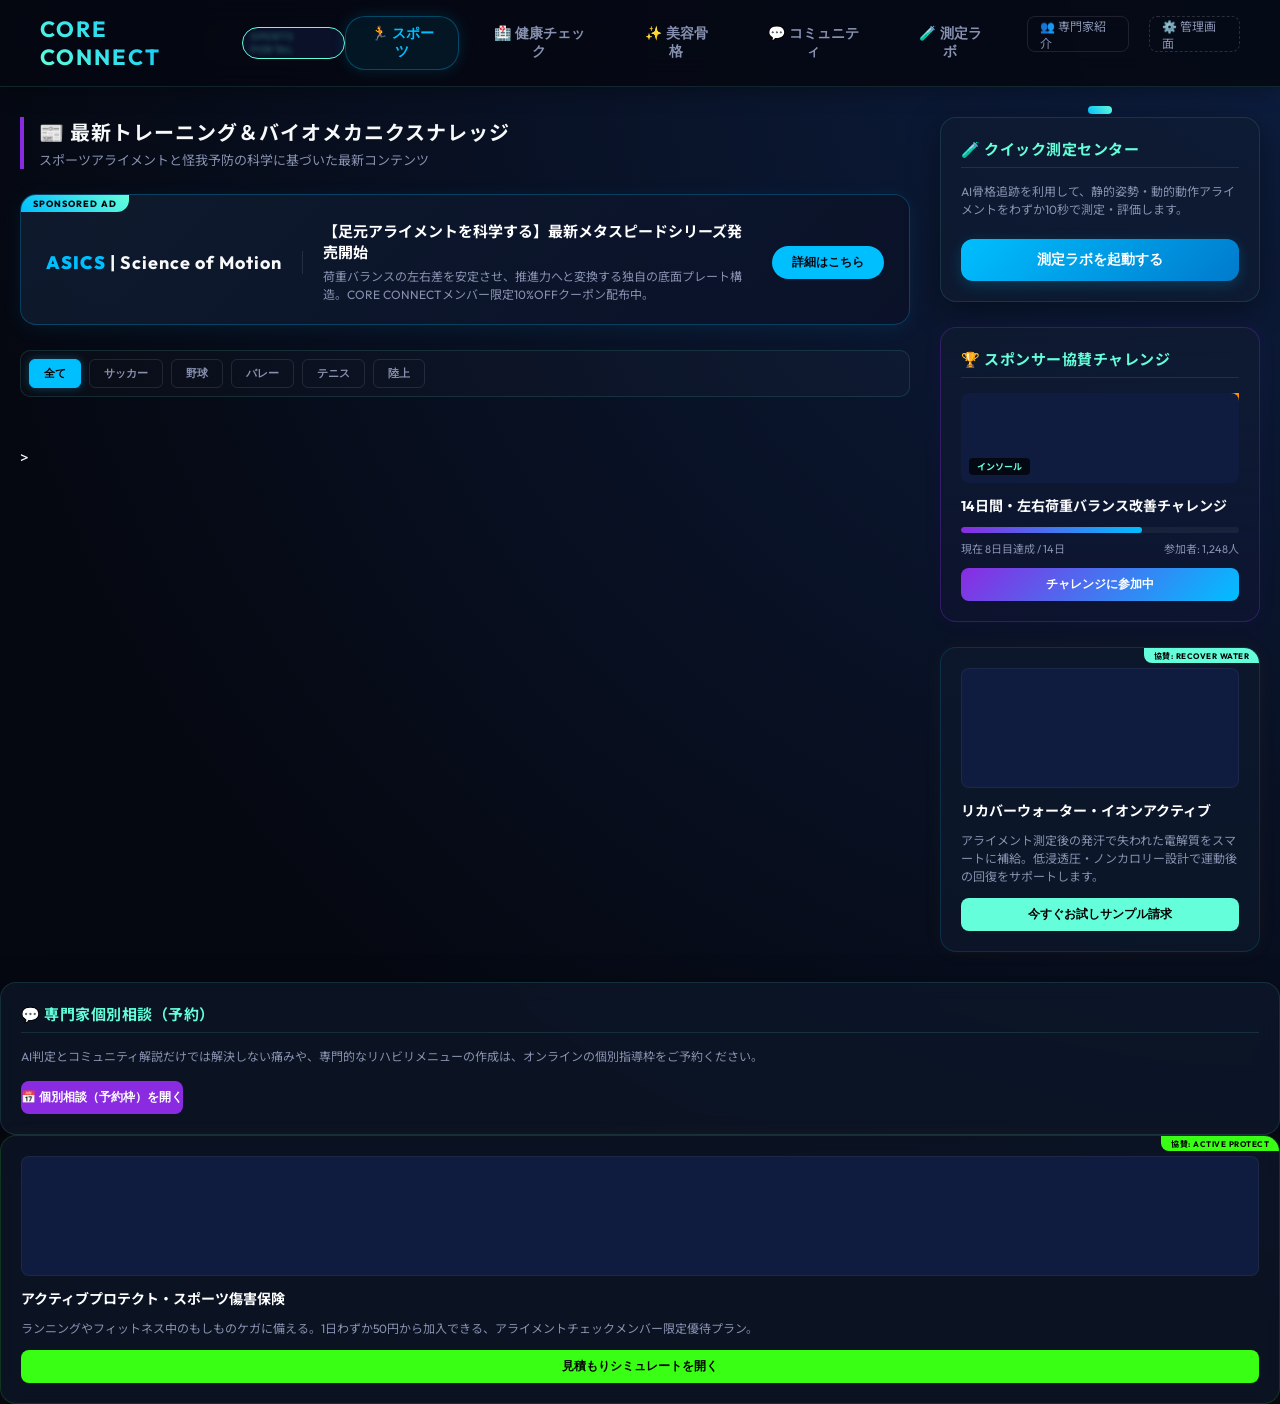
==== commit 8e34d468: "Add files via upload" ====
--- a/index.html
+++ b/index.html
@@ -6,6 +6,14 @@
 
  
++
++
++
++
 <html lang="ja"> 
 @@ -14,6 +22,14 @@
 
  
++
++
++
++
 <head> 
 @@ -22,6 +38,14 @@
 
  
++
++
++
++
     <meta charset="UTF-8"> 
 @@ -30,6 +54,14 @@
 
  
++
++
++
++
     <meta name="viewport" content="width=device-width, initial-scale=1.0"> 
 @@ -38,6 +70,14 @@
 
  
++
++
++
++
     <title>CORE CONNECT - 統合スポーツ・健康・美容プラットフォーム</title> 
 @@ -46,6 +86,14 @@
 
  
++
++
++
++
     <link rel="stylesheet" href="portal.css"> 
 @@ -54,82 +102,166 @@
 
  
++
++
++
++
 <style> 
  
++
++
         .load-more-btn:hover { 
  
++
++
             background: rgba(255, 255, 255, 0.1) !important; 
  
++
++
             border-color: var(--accent-blue) !important; 
  
++
++
             box-shadow: 0 0 15px rgba(0, 191, 255, 0.2); 
  
++
++
             transform: translateY(-2px); 
  
++
++
         } 
  
++
++
         .theme-health .load-more-btn:hover { 
  
++
++
             border-color: var(--accent-teal) !important; 
  
++
++
             box-shadow: 0 0 15px rgba(100, 255, 218, 0.2); 
  
++
++
         } 
  
++
++
         .theme-beauty .load-more-btn:hover { 
  
++
++
             border-color: var(--accent-pink) !important; 
  
++
++
             box-shadow: 0 0 15px rgba(255, 20, 147, 0.2); 
  
++
++
         } 
  
++
++
         .load-more-btn:active { 
  
++
++
             transform: translateY(0); 
  
++
++
         } 
  
++
++
         </style> 
  
++
++
 </head> 
 @@ -138,6 +270,14 @@
 
  
++
++
++
++
 <body class="theme-sports"> 
 @@ -154,6 +294,22 @@
 
  
++
++
++
++
++
++
++
++
     <!-- Header & Navigation --> 
 @@ -162,6 +318,14 @@
 
  
++
++
++
++
     <header> 
 @@ -170,6 +334,14 @@
 
  
++
++
++
++
         <div class="logo"> 
 @@ -178,6 +350,14 @@
 
  
++
++
++
++
             CORE CONNECT <span class="logo-badge" id="portalLogoBadge">Sports Portal</span> 
 @@ -186,6 +366,14 @@
 
  
++
++
++
++
         </div> 
 @@ -194,6 +382,14 @@
 
  
++
++
++
++
         <nav class="nav-tabs"> 
 @@ -202,6 +398,14 @@
 
  
++
++
++
++
             <button class="tab-btn active" data-tab="sports">🏃 スポーツ</button> 
 @@ -210,6 +414,14 @@
 
  
++
++
++
++
             <button class="tab-btn" data-tab="health">🏥 健康チェック</button> 
 @@ -218,6 +430,14 @@
 
  
++
++
++
++
             <button class="tab-btn" data-tab="beauty">✨ 美容骨格</button> 
 @@ -226,6 +446,14 @@
 
  
++
++
++
++
             <button class="tab-btn" data-tab="community">💬 コミュニティ</button> 
 @@ -234,14 +462,30 @@
 
  
++
++
++
++
             <button class="tab-btn" data-tab="lab">🧪 測定ラボ</button> 
  
++
++
             <a href="experts.html" class="admin-link-btn" style="text-decoration:none; display:inline-flex; align-items:center; justify-content:center; border: 1px solid rgba(255,255,255,0.1); margin-left: 10px; font-size: 12px; height: 36px; padding: 0 12px; border-radius: 8px; color: var(--text-secondary); cursor: pointer; transition: all 0.3s ease; vertical-align: middle;">👥 専門家紹介</a> 
  
++
++
             <a href="admin.html" class="admin-link-btn" style="text-decoration:none; display:inline-flex; align-items:center; justify-content:center; border: 1px dashed rgba(255,255,255,0.15); margin-left: 10px; font-size: 12px; height: 36px; padding: 0 12px; border-radius: 8px; color: var(--text-secondary); cursor: pointer; transition: all 0.3s ease; vertical-align: middle;">⚙️ 管理画面</a> 
 @@ -250,6 +494,14 @@
 
  
++
++
++
++
         </nav> 
 @@ -258,6 +510,14 @@
 
  
++
++
++
++
     </header> 
 @@ -274,6 +534,22 @@
 
  
++
++
++
++
++
++
++
++
     <!-- Main Container --> 
 @@ -282,6 +558,14 @@
 
  
++
++
++
++
     <div class="portal-container"> 
 @@ -298,6 +582,22 @@
 
  
++
++
++
++
++
++
++
++
         <!-- 1. SPORTS PORTAL TAB --> 
 @@ -306,6 +606,14 @@
 
  
++
++
++
++
         <div id="sportsPanel" class="tab-panel active"> 
 @@ -314,6 +622,14 @@
 
  
++
++
++
++
             <div class="portal-grid"> 
 @@ -322,6 +638,14 @@
 
  
++
++
++
++
                  
 @@ -330,6 +654,14 @@
 
  
++
++
++
++
                 <!-- Left Feed: Articles --> 
 @@ -338,6 +670,14 @@
 
  
++
++
++
++
                 <div class="feed-section"> 
 @@ -346,6 +686,14 @@
 
  
++
++
++
++
                     <div class="feed-header"> 
 @@ -354,6 +702,14 @@
 
  
++
++
++
++
                         <h2>📰 最新トレーニング＆バイオメカニクスナレッジ</h2> 
 @@ -362,6 +718,14 @@
 
  
++
++
++
++
                         <p>スポーツアライメントと怪我予防の科学に基づいた最新コンテンツ</p> 
 @@ -370,6 +734,14 @@
 
  
++
++
++
++
                     </div> 
 @@ -386,6 +758,22 @@
 
  
++
++
++
++
++
++
++
++
                     <!-- Horizontal Corporate Sponsor Banner Ad --> 
 @@ -394,6 +782,14 @@
 
  
++
++
++
++
                     <div class="sponsor-banner-horizontal" onclick="alert('協賛スポンサー：ASICS バイオメカニクスシューズ特設ページへ移行します！')"> 
 @@ -402,6 +798,14 @@
 
  
++
++
++
++
                         <div class="sponsor-badge">SPONSORED AD</div> 
 @@ -410,6 +814,14 @@
 
  
++
++
++
++
                         <div class="sponsor-banner-content"> 
 @@ -418,6 +830,14 @@
 
  
++
++
++
++
                             <div class="sponsor-logo-box"> 
 @@ -426,6 +846,14 @@
 
  
++
++
++
++
                                 <span style="color:var(--accent-blue); font-weight:900;">ASICS</span> | Science of Motion 
 @@ -434,6 +862,14 @@
 
  
++
++
++
++
                             </div> 
 @@ -442,6 +878,14 @@
 
  
++
++
++
++
                             <div class="sponsor-banner-text"> 
 @@ -450,6 +894,14 @@
 
  
++
++
++
++
                                 <h4 class="sponsor-headline">【足元アライメントを科学する】最新メタスピードシリーズ発売開始</h4> 
 @@ -458,6 +910,14 @@
 
  
++
++
++
++
                                 <p class="sponsor-subline">荷重バランスの左右差を安定させ、推進力へと変換する独自の底面プレート構造。CORE CONNECTメンバー限定10%OFFクーポン配布中。</p> 
 @@ -466,6 +926,14 @@
 
  
++
++
++
++
                             </div> 
 @@ -474,6 +942,14 @@
 
  
++
++
++
++
                             <button class="sponsor-banner-btn">詳細はこちら</button> 
 @@ -482,6 +958,14 @@
 
  
++
++
++
++
                         </div> 
 @@ -490,6 +974,14 @@
 
  
++
++
++
++
                     </div> 
 @@ -498,6 +990,14 @@
 
  
++
++
++
++
                      
 @@ -506,54 +1006,110 @@
 
  
++
++
++
++
                                         <!-- Sports Category Filter Sub-tab Bar --> 
  
++
++
                     <div class="sports-subtabs"> 
  
++
++
                         <button class="subtab-btn active" data-sport="all">全て</button> 
  
++
++
                         <button class="subtab-btn" data-sport="soccer">サッカー</button> 
  
++
++
                         <button class="subtab-btn" data-sport="baseball">野球</button> 
  
++
++
                         <button class="subtab-btn" data-sport="volleyball">バレー</button> 
  
++
++
                         <button class="subtab-btn" data-sport="tennis">テニス</button> 
  
++
++
                         <button class="subtab-btn" data-sport="track">陸上</button> 
  
++
++
                     </div> 
  
++
++
                     <div class="article-list" id="sportsList"></div> 
  
++
++
                     <div style="text-align: center; margin-top: 30px; margin-bottom: 20px;"> 
  
++
++
                         <button id="sportsLoadMore" class="load-more-btn" style="background: rgba(255, 255, 255, 0.05); border: 1px solid rgba(255, 255, 255, 0.08); color: var(--text-primary); padding: 12px 30px; border-radius: 12px; font-weight: 600; cursor: pointer; transition: all 0.3s ease; backdrop-filter: blur(10px); display: none;">もっと見る 📸</button> 
  
++
++
                     </div>> 
 @@ -562,6 +1118,14 @@
 
  
++
++
++
++
                 </div> 
 @@ -578,6 +1142,22 @@
 
  
++
++
++
++
++
++
++
++
                 <!-- Right Sidebar Widgets --> 
 @@ -586,6 +1166,14 @@
 
  
++
++
++
++
                 <div class="side-widgets"> 
 @@ -594,6 +1182,14 @@
 
  
++
++
++
++
                     <!-- Widget: Quick Lab --> 
 @@ -602,6 +1198,14 @@
 
  
++
++
++
++
                     <div class="widget"> 
 @@ -610,6 +1214,14 @@
 
  
++
++
++
++
                         <h3>🧪 クイック測定センター</h3> 
 @@ -618,6 +1230,14 @@
 
  
++
++
++
++
                         <div class="mb-20" style="font-size:12px; color:var(--text-secondary); line-height: 1.5;"> 
 @@ -626,6 +1246,14 @@
 
  
++
++
++
++
                             AI骨格追跡を利用して、静的姿勢・動的動作アライメントをわずか10秒で測定・評価します。 
 @@ -634,6 +1262,14 @@
 
  
++
++
++
++
                         </div> 
 @@ -642,6 +1278,14 @@
 
  
++
++
++
++
                         <button class="btn-quick-start" onclick="switchTab('lab')"> 
 @@ -650,6 +1294,14 @@
 
  
++
++
++
++
                             <span class="rec-badge"></span> 測定ラボを起動する 
 @@ -658,6 +1310,14 @@
 
  
++
++
++
++
                         </button> 
 @@ -666,6 +1326,14 @@
 
  
++
++
++
++
                     </div> 
 @@ -682,6 +1350,22 @@
 
  
++
++
++
++
++
++
++
++
                     <!-- Widget: Sponsored Challenge --> 
 @@ -690,6 +1374,14 @@
 
  
++
++
++
++
                     <div class="widget challenge-widget"> 
 @@ -698,6 +1390,14 @@
 
  
++
++
++
++
                         <h3>🏆 スポンサー協賛チャレンジ</h3> 
 @@ -706,6 +1406,14 @@
 
  
++
++
++
++
                         <div class="challenge-card"> 
 @@ -714,6 +1422,14 @@
 
  
++
++
++
++
                             <div class="ad-badge">協賛: OrthoFit</div> 
 @@ -722,6 +1438,14 @@
 
  
++
++
++
++
                             <div class="challenge-banner" style="background-image: url('https://images.unsplash.com/photo-1476480862126-209bfaa8edc8?auto=format&fit=crop&q=80&w=300');"> 
 @@ -730,6 +1454,14 @@
 
  
++
++
++
++
                                 <span class="challenge-brand">インソール</span> 
 @@ -738,6 +1470,14 @@
 
  
++
++
++
++
                             </div> 
 @@ -746,6 +1486,14 @@
 
  
++
++
++
++
                             <div class="challenge-title">14日間・左右荷重バランス改善チャレンジ</div> 
 @@ -754,6 +1502,14 @@
 
  
++
++
++
++
                             <div class="challenge-progress"> 
 @@ -762,6 +1518,14 @@
 
  
++
++
++
++
                                 <div class="progress-bar"> 
 @@ -770,6 +1534,14 @@
 
  
++
++
++
++
                                     <div class="progress-fill"></div> 
 @@ -778,6 +1550,14 @@
 
  
++
++
++
++
                                 </div> 
 @@ -786,6 +1566,14 @@
 
  
++
++
++
++
                                 <div style="display:flex; justify-content:space-between; margin-top:2px;"> 
 @@ -794,6 +1582,14 @@
 
  
++
++
++
++
                                     <span>現在 8日目達成 / 14日</span> 
 @@ -802,6 +1598,14 @@
 
  
++
++
++
++
                                     <span>参加者: 1,248人</span> 
 @@ -810,6 +1614,14 @@
 
  
++
++
++
++
                                 </div> 
 @@ -818,6 +1630,14 @@
 
  
++
++
++
++
                             </div> 
 @@ -826,6 +1646,14 @@
 
  
++
++
++
++
                             <button class="challenge-btn" onclick="alert('チャレンジ登録完了！毎日測定ラボで測定して50/50の均等アライメントを目指しましょう！達成するとOrthoFit製品の限定クーポンを贈呈。')">チャレンジに参加中</button> 
 @@ -834,6 +1662,14 @@
 
  
++
++
++
++
                         </div> 
 @@ -842,6 +1678,14 @@
 
  
++
++
++
++
                     </div> 
 @@ -858,6 +1702,22 @@
 
  
++
++
++
++
++
++
++
++
                     <!-- Side Ad: Beverage Brand --> 
 @@ -866,6 +1726,14 @@
 
  
++
++
++
++
                     <div class="widget ad-widget" style="border-color: rgba(0, 191, 255, 0.15);"> 
 @@ -874,6 +1742,14 @@
 
  
++
++
++
++
                         <div class="ad-badge" style="background:var(--accent-teal); color:#000;">協賛: RECOVER WATER</div> 
 @@ -882,6 +1758,14 @@
 
  
++
++
++
++
                         <div class="ad-body"> 
 @@ -890,6 +1774,14 @@
 
  
++
++
++
++
                             <div class="ad-img-box" style="background-image: url('https://images.unsplash.com/photo-1513558161293-cdaf765ed2fd?auto=format&fit=crop&q=80&w=300');"></div> 
 @@ -898,6 +1790,14 @@
 
  
++
++
++
++
                             <div class="ad-title">リカバーウォーター・イオンアクティブ</div> 
 @@ -906,6 +1806,14 @@
 
  
++
++
++
++
                             <div class="ad-desc">アライメント測定後の発汗で失われた電解質をスマートに補給。低浸透圧・ノンカロリー設計で運動後の回復をサポートします。</div> 
 @@ -914,6 +1822,14 @@
 
  
++
++
++
++
                             <button class="ad-btn" style="background:var(--accent-teal); color:#000;" onclick="alert('公式ストア商品ページに移行します！')">今すぐお試しサンプル請求</button> 
 @@ -922,6 +1838,14 @@
 
  
++
++
++
++
                         </div> 
 @@ -930,6 +1854,14 @@
 
  
++
++
++
++
                     </div> 
 @@ -938,6 +1870,14 @@
 
  
++
++
++
++
                 </div> 
 @@ -954,6 +1894,22 @@
 
  
++
++
++
++
++
++
++
++
             </div> 
 @@ -962,6 +1918,14 @@
 
  
++
++
++
++
         </div> 
 @@ -978,6 +1942,22 @@
 
  
++
++
++
++
++
++
++
++
         <!-- 2. HEALTH PORTAL TAB --> 
 @@ -986,6 +1966,14 @@
 
  
++
++
++
++
         <div id="healthPanel" class="tab-panel"> 
 @@ -994,6 +1982,14 @@
 
  
++
++
++
++
             <div class="portal-grid"> 
 @@ -1002,6 +1998,14 @@
 
  
++
++
++
++
                  
 @@ -1010,6 +2014,14 @@
 
  
++
++
++
++
                 <!-- Left Feed: Articles --> 
 @@ -1018,6 +2030,14 @@
 
  
++
++
++
++
                 <div class="feed-section"> 
 @@ -1026,6 +2046,14 @@
 
  
++
++
++
++
                     <div class="feed-header"> 
 @@ -1034,6 +2062,14 @@
 
  
++
++
++
++
                         <h2>📰 最新ヘルスケア＆予防医学ナレッジ</h2> 
 @@ -1042,6 +2078,14 @@
 
  
++
++
++
++
                         <p>健康寿命の延伸、生活習慣病予防、アライメントの健康影響に関する最新情報</p> 
 @@ -1050,6 +2094,14 @@
 
  
++
++
++
++
                     </div> 
 @@ -1066,6 +2118,22 @@
 
  
++
++
++
++
++
++
++
++
                     <!-- Horizontal Sponsor Ad: Health --> 
 @@ -1074,6 +2142,14 @@
 
  
++
++
++
++
                     <div class="sponsor-banner-horizontal" onclick="alert('協賛スポンサー：サントリー ウェルネス特設ページへ移行します！')"> 
 @@ -1082,6 +2158,14 @@
 
  
++
++
++
++
                         <div class="sponsor-badge">SPONSORED AD</div> 
 @@ -1090,6 +2174,14 @@
 
  
++
++
++
++
                         <div class="sponsor-banner-content"> 
 @@ -1098,6 +2190,14 @@
 
  
++
++
++
++
                             <div class="sponsor-logo-box"> 
 @@ -1106,6 +2206,14 @@
 
  
++
++
++
++
                                 <span style="color:var(--accent-blue); font-weight:900;">SUNTORY</span> | Wellness 
 @@ -1114,6 +2222,14 @@
 
  
++
++
++
++
                             </div> 
 @@ -1122,6 +2238,14 @@
 
  
++
++
++
++
                             <div class="sponsor-banner-text"> 
 @@ -1130,6 +2254,14 @@
 
  
++
++
++
++
                                 <h4 class="sponsor-headline">【科学が証明する若々しさ】セサミンEXでアクティブな関節・血流ケア</h4> 
 @@ -1138,6 +2270,14 @@
 
  
++
++
++
++
                                 <p class="sponsor-subline">40代以降の運動機能維持に。体幹ブレを抑え、歩行アライメントを内側から円滑にサポートします。CORE CONNECT限定特別モニター募集中。</p> 
 @@ -1146,6 +2286,14 @@
 
  
++
++
++
++
                             </div> 
 @@ -1154,6 +2302,14 @@
 
  
++
++
++
++
                             <button class="sponsor-banner-btn">詳細はこちら</button> 
 @@ -1162,6 +2318,14 @@
 
  
++
++
++
++
                         </div> 
 @@ -1170,6 +2334,14 @@
 
  
++
++
++
++
                     </div> 
 @@ -1178,6 +2350,14 @@
 
  
++
++
++
++
                      
 @@ -1186,54 +2366,110 @@
 
  
++
++
++
++
                                         <!-- Health Category Filter Sub-tab Bar --> 
  
++
++
                     <div class="sports-subtabs"> 
  
++
++
                         <button class="subtab-btn active" data-sport="all">全て</button> 
  
++
++
                         <button class="subtab-btn" data-sport="stress">ストレス</button> 
  
++
++
                         <button class="subtab-btn" data-sport="sleep">睡眠</button> 
  
++
++
                         <button class="subtab-btn" data-sport="nutrition">食事・栄養</button> 
  
++
++
                         <button class="subtab-btn" data-sport="pain">肩こり・腰痛</button> 
  
++
++
                         <button class="subtab-btn" data-sport="check">自律神経</button> 
  
++
++
                     </div> 
  
++
++
                     <div class="article-list" id="healthList"></div> 
  
++
++
                     <div style="text-align: center; margin-top: 30px; margin-bottom: 20px;"> 
  
++
++
                         <button id="healthLoadMore" class="load-more-btn" style="background: rgba(255, 255, 255, 0.05); border: 1px solid rgba(255, 255, 255, 0.08); color: var(--text-primary); padding: 12px 30px; border-radius: 12px; font-weight: 600; cursor: pointer; transition: all 0.3s ease; backdrop-filter: blur(10px); display: none;">もっと見る 📸</button> 
  
++
++
                     </div>> 
 @@ -1242,6 +2478,14 @@
 
  
++
++
++
++
                 </div> 
 @@ -1258,6 +2502,22 @@
 
  
++
++
++
++
++
++
++
++
                 <!-- Right Sidebar Widgets --> 
 @@ -1266,6 +2526,14 @@
 
  
++
++
++
++
                 <div class="side-widgets"> 
 @@ -1274,6 +2542,14 @@
 
  
++
++
++
++
                     <!-- Widget: Health Advice --> 
 @@ -1282,6 +2558,14 @@
 
  
++
++
++
++
                     <div class="widget"> 
 @@ -1290,6 +2574,14 @@
 
  
++
++
++
++
                         <h3>🏥 パーソナル健康指導</h3> 
 @@ -1298,6 +2590,14 @@
 
  
++
++
++
++
                         <div class="mb-20" style="font-size:12px; color:var(--text-secondary); line-height: 1.5;"> 
 @@ -1306,6 +2606,14 @@
 
  
++
++
++
++
                             測定された姿勢・動揺データから、高血圧やメタボ予防、腰痛防止に適した個別ストレッチ・食事法をAIが推薦します。 
 @@ -1314,6 +2622,14 @@
 
  
++
++
++
++
                         </div> 
 @@ -1322,6 +2638,14 @@
 
  
++
++
++
++
                         <button class="btn-quick-start" onclick="switchTab('lab')"> 
 @@ -1330,6 +2654,14 @@
 
  
++
++
++
++
                             <span class="rec-badge"></span> 健康状態チェックへ 
 @@ -1338,6 +2670,14 @@
 
  
++
++
++
++
                         </button> 
 @@ -1346,6 +2686,14 @@
 
  
++
++
++
++
                     </div> 
 @@ -1362,6 +2710,22 @@
 
  
++
++
++
++
++
++
++
++
                     <!-- Widget: Sponsored Challenge --> 
 @@ -1370,6 +2734,14 @@
 
  
++
++
++
++
                     <div class="widget challenge-widget" style="border-color: rgba(16, 185, 129, 0.3); background: linear-gradient(180deg, var(--bg-card) 0%, rgba(16, 185, 129, 0.03) 100%);"> 
 @@ -1378,6 +2750,14 @@
 
  
++
++
++
++
                         <h3>🏆 健康増進協賛チャレンジ</h3> 
 @@ -1386,6 +2766,14 @@
 
  
++
++
++
++
                         <div class="challenge-card"> 
 @@ -1394,6 +2782,14 @@
 
  
++
++
++
++
                             <div class="ad-badge" style="background:var(--accent-blue); color:#000;">協賛: TANITA</div> 
 @@ -1402,6 +2798,14 @@
 
  
++
++
++
++
                             <div class="challenge-banner" style="background-image: url('https://images.unsplash.com/photo-1544367567-0f2fcb009e0b?auto=format&fit=crop&q=80&w=300');"> 
 @@ -1410,6 +2814,14 @@
 
  
++
++
++
++
                                 <span class="challenge-brand">体組成計</span> 
 @@ -1418,6 +2830,14 @@
 
  
++
++
++
++
                             </div> 
 @@ -1426,6 +2846,14 @@
 
  
++
++
++
++
                             <div class="challenge-title">毎日測定・体幹バランス＆基礎代謝キープチャレンジ</div> 
 @@ -1434,6 +2862,14 @@
 
  
++
++
++
++
                             <button class="challenge-btn" style="background:linear-gradient(135deg, var(--accent-blue) 0%, #10b981 100%);" onclick="alert('健康チャレンジに参加しました！体組成データとアライメントデータを連動させて健康ポイントを獲得しましょう。')">チャレンジに参加する</button> 
 @@ -1442,6 +2878,14 @@
 
  
++
++
++
++
                         </div> 
 @@ -1450,6 +2894,14 @@
 
  
++
++
++
++
                     </div> 
 @@ -1466,6 +2918,22 @@
 
  
++
++
++
++
++
++
++
++
                     <!-- Side Ad: Health Drink --> 
 @@ -1474,6 +2942,14 @@
 
  
++
++
++
++
                     <div class="widget ad-widget" style="border-color: rgba(52, 211, 153, 0.15);"> 
 @@ -1482,6 +2958,14 @@
 
  
++
++
++
++
                         <div class="ad-badge" style="background:var(--accent-blue); color:#000;">協賛: 明治 VAAM</div> 
 @@ -1490,6 +2974,14 @@
 
  
++
++
++
++
                         <div class="ad-body"> 
 @@ -1498,6 +2990,14 @@
 
  
++
++
++
++
                             <div class="ad-img-box" style="background-image: url('https://images.unsplash.com/photo-1544367567-0f2fcb009e0b?auto=format&fit=crop&q=80&w=300');"></div> 
 @@ -1506,6 +3006,14 @@
 
  
++
++
++
++
                             <div class="ad-title">ヴァームスマートフィットウォーター</div> 
 @@ -1514,6 +3022,14 @@
 
  
++
++
++
++
                             <div class="ad-desc">カラダを動かすことで脂肪の燃焼を高める独自のアミノ酸（ARF）配合。アライメントチェック運動時の水分補給に最適です。</div> 
 @@ -1522,6 +3038,14 @@
 
  
++
++
++
++
                             <button class="ad-btn" style="background:var(--accent-blue); color:#000;" onclick="alert('明治VAAM 特設ECページへ移行します！')">特別割引で購入する</button> 
 @@ -1530,6 +3054,14 @@
 
  
++
++
++
++
                         </div> 
 @@ -1538,6 +3070,14 @@
 
  
++
++
++
++
                     </div> 
 @@ -1546,6 +3086,14 @@
 
  
++
++
++
++
                 </div> 
 @@ -1562,6 +3110,22 @@
 
  
++
++
++
++
++
++
++
++
             </div> 
 @@ -1570,6 +3134,14 @@
 
  
++
++
++
++
         </div> 
 @@ -1586,6 +3158,22 @@
 
  
++
++
++
++
++
++
++
++
         <!-- 3. BEAUTY PORTAL TAB --> 
 @@ -1594,6 +3182,14 @@
 
  
++
++
++
++
         <div id="beautyPanel" class="tab-panel"> 
 @@ -1602,6 +3198,14 @@
 
  
++
++
++
++
             <div class="portal-grid"> 
 @@ -1610,6 +3214,14 @@
 
  
++
++
++
++
                  
 @@ -1618,6 +3230,14 @@
 
  
++
++
++
++
                 <!-- Left Feed: Articles --> 
 @@ -1626,6 +3246,14 @@
 
  
++
++
++
++
                 <div class="feed-section"> 
 @@ -1634,6 +3262,14 @@
 
  
++
++
++
++
                     <div class="feed-header"> 
 @@ -1642,6 +3278,14 @@
 
  
++
++
++
++
                         <h2>📰 最新エステ・美容骨格＆姿勢ボディメイク</h2> 
 @@ -1650,6 +3294,14 @@
 
  
++
++
++
++
                         <p>美姿勢キープ、骨格スタイル診断、スタイルアップのためのアライメント科学</p> 
 @@ -1658,6 +3310,14 @@
 
  
++
++
++
++
                     </div> 
 @@ -1674,6 +3334,22 @@
 
  
++
++
++
++
++
++
++
++
                     <!-- Horizontal Sponsor Ad: Beauty --> 
 @@ -1682,6 +3358,14 @@
 
  
++
++
++
++
                     <div class="sponsor-banner-horizontal" style="border-color: rgba(255, 117, 143, 0.25); box-shadow: 0 0 15px rgba(255, 117, 143, 0.08);" onclick="alert('協賛スポンサー：資生堂 エリクシール特別キャンペーンページへ移行します！')"> 
 @@ -1690,6 +3374,14 @@
 
  
++
++
++
++
                         <div class="sponsor-badge" style="background:linear-gradient(45deg, var(--accent-blue), var(--accent-purple)); color:#fff;">SPONSORED AD</div> 
 @@ -1698,6 +3390,14 @@
 
  
++
++
++
++
                         <div class="sponsor-banner-content"> 
 @@ -1706,6 +3406,14 @@
 
  
++
++
++
++
                             <div class="sponsor-logo-box"> 
 @@ -1714,6 +3422,14 @@
 
  
++
++
++
++
                                 <span style="color:var(--accent-blue); font-weight:900;">資生堂</span> | ELIXIR 
 @@ -1722,6 +3438,14 @@
 
  
++
++
++
++
                             </div> 
 @@ -1730,6 +3454,14 @@
 
  
++
++
++
++
                             <div class="sponsor-banner-text"> 
 @@ -1738,6 +3470,14 @@
 
  
++
++
++
++
                                 <h4 class="sponsor-headline">【骨格から美しさを整える】姿勢アライメントと美しき表情・ハリ肌ケア</h4> 
 @@ -1746,6 +3486,14 @@
 
  
++
++
++
++
                                 <p class="sponsor-subline">猫背や首の前傾はデコルテ・顔の巡りを阻害し、くすみやハリ低下の原因に。美姿勢アライメントから理想のエイジングケアを提案。</p> 
 @@ -1754,6 +3502,14 @@
 
  
++
++
++
++
                             </div> 
 @@ -1762,6 +3518,14 @@
 
  
++
++
++
++
                             <button class="sponsor-banner-btn" style="background:var(--accent-blue); color:#fff;">詳細はこちら</button> 
 @@ -1770,6 +3534,14 @@
 
  
++
++
++
++
                         </div> 
 @@ -1778,6 +3550,14 @@
 
  
++
++
++
++
                     </div> 
 @@ -1786,6 +3566,14 @@
 
  
++
++
++
++
                      
 @@ -1794,54 +3582,110 @@
 
  
++
++
++
++
                                         <!-- Beauty Category Filter Sub-tab Bar --> 
  
++
++
                     <div class="sports-subtabs"> 
  
++
++
                         <button class="subtab-btn active" data-sport="all">全て</button> 
  
++
++
                         <button class="subtab-btn" data-sport="makeup">メイク</button> 
  
++
++
                         <button class="subtab-btn" data-sport="cosmetics">スキンケア</button> 
  
++
++
                         <button class="subtab-btn" data-sport="hairstyle">髪型</button> 
  
++
++
                         <button class="subtab-btn" data-sport="styling">骨格診断</button> 
  
++
++
                         <button class="subtab-btn" data-sport="bodymake">ボディメイク</button> 
  
++
++
                     </div> 
  
++
++
                     <div class="article-list" id="beautyList"></div> 
  
++
++
                     <div style="text-align: center; margin-top: 30px; margin-bottom: 20px;"> 
  
++
++
                         <button id="beautyLoadMore" class="load-more-btn" style="background: rgba(255, 255, 255, 0.05); border: 1px solid rgba(255, 255, 255, 0.08); color: var(--text-primary); padding: 12px 30px; border-radius: 12px; font-weight: 600; cursor: pointer; transition: all 0.3s ease; backdrop-filter: blur(10px); display: none;">もっと見る 📸</button> 
  
++
++
                     </div>> 
 @@ -1850,6 +3694,14 @@
 
  
++
++
++
++
                 </div> 
 @@ -1866,6 +3718,22 @@
 
  
++
++
++
++
++
++
++
++
                 <!-- Right Sidebar Widgets --> 
 @@ -1874,6 +3742,14 @@
 
  
++
++
++
++
                 <div class="side-widgets"> 
 @@ -1882,6 +3758,14 @@
 
  
++
++
++
++
                     <!-- Widget: Beauty Profile --> 
 @@ -1890,6 +3774,14 @@
 
  
++
++
++
++
                     <div class="widget"> 
 @@ -1898,6 +3790,14 @@
 
  
++
++
++
++
                         <h3>✨ 美ボディデザイン</h3> 
 @@ -1906,6 +3806,14 @@
 
  
++
++
++
++
                         <div class="mb-20" style="font-size:12px; color:var(--text-secondary); line-height: 1.5;"> 
 @@ -1914,6 +3822,14 @@
 
  
++
++
++
++
                             AI骨格アライメントデータから、あなたの骨格スタイルに最も似合うアパレルシルエットや骨盤引締めヨガを提案。 
 @@ -1922,6 +3838,14 @@
 
  
++
++
++
++
                         </div> 
 @@ -1930,6 +3854,14 @@
 
  
++
++
++
++
                         <button class="btn-quick-start" style="background:linear-gradient(135deg, var(--accent-blue) 0%, var(--accent-purple) 100%);" onclick="switchTab('lab')"> 
 @@ -1938,6 +3870,14 @@
 
  
++
++
++
++
                             <span class="rec-badge"></span> 骨格・美脚測定へ 
 @@ -1946,6 +3886,14 @@
 
  
++
++
++
++
                         </button> 
 @@ -1954,6 +3902,14 @@
 
  
++
++
++
++
                     </div> 
 @@ -1970,6 +3926,22 @@
 
  
++
++
++
++
++
++
++
++
                     <!-- Widget: Sponsored Challenge --> 
 @@ -1978,6 +3950,14 @@
 
  
++
++
++
++
                     <div class="widget challenge-widget" style="border-color: rgba(255, 117, 143, 0.3); background: linear-gradient(180deg, var(--bg-card) 0%, rgba(255, 117, 143, 0.03) 100%);"> 
 @@ -1986,6 +3966,14 @@
 
  
++
++
++
++
                         <h3>🏆 美骨格協賛チャレンジ</h3> 
 @@ -1994,6 +3982,14 @@
 
  
++
++
++
++
                         <div class="challenge-card"> 
 @@ -2002,6 +3998,14 @@
 
  
++
++
++
++
                             <div class="ad-badge" style="background:var(--accent-blue); color:#000;">協賛: SlimWalk</div> 
 @@ -2010,6 +4014,14 @@
 
  
++
++
++
++
                             <div class="challenge-banner" style="background-image: url('https://images.unsplash.com/photo-1519699047748-de8e457a634e?auto=format&fit=crop&q=80&w=300');"> 
 @@ -2018,6 +4030,14 @@
 
  
++
++
++
++
                                 <span class="challenge-brand">レッグケア</span> 
 @@ -2026,6 +4046,14 @@
 
  
++
++
++
++
                             </div> 
 @@ -2034,6 +4062,14 @@
 
  
++
++
++
++
                             <div class="challenge-title">14日間・骨盤ケア＆美脚ラインキープチャレンジ</div> 
 @@ -2042,6 +4078,14 @@
 
  
++
++
++
++
                             <button class="challenge-btn" style="background:linear-gradient(135deg, var(--accent-blue) 0%, var(--accent-purple) 100%);" onclick="alert('美骨格チャレンジにエントリーしました！毎日骨格測定で美アライメントを追跡しましょう！')">チャレンジに参加する</button> 
 @@ -2050,6 +4094,14 @@
 
  
++
++
++
++
                         </div> 
 @@ -2058,6 +4110,14 @@
 
  
++
++
++
++
                     </div> 
 @@ -2074,6 +4134,22 @@
 
  
++
++
++
++
++
++
++
++
                     <!-- Side Ad: Beauty Wear --> 
 @@ -2082,6 +4158,14 @@
 
  
++
++
++
++
                     <div class="widget ad-widget" style="border-color: rgba(255, 117, 143, 0.15);"> 
 @@ -2090,6 +4174,14 @@
 
  
++
++
++
++
                         <div class="ad-badge" style="background:var(--accent-blue); color:#000;">協賛: SlimWalk</div> 
 @@ -2098,6 +4190,14 @@
 
  
++
++
++
++
                         <div class="ad-body"> 
 @@ -2106,6 +4206,14 @@
 
  
++
++
++
++
                             <div class="ad-img-box" style="background-image: url('https://images.unsplash.com/photo-1485230895905-ec40ba36b9bc?auto=format&fit=crop&q=80&w=300');"></div> 
 @@ -2114,6 +4222,14 @@
 
  
++
++
++
++
                             <div class="ad-title">スリムウォーク 骨盤をきっちり支えるタイツ</div> 
 @@ -2122,6 +4238,14 @@
 
  
++
++
++
++
                             <div class="ad-desc">Wの骨盤引き締め設計と段階圧力で、骨盤をきっちり支えて美脚ラインをサポート。おやすみ時のアライメント補正に。</div> 
 @@ -2130,6 +4254,14 @@
 
  
++
++
++
++
                             <button class="ad-btn" style="background:var(--accent-blue); color:#000;" onclick="alert('スリムウォーク公式ショップページへ移行します！')">CORE CONNECT限定クーポンで購入</button> 
 @@ -2138,6 +4270,14 @@
 
  
++
++
++
++
                         </div> 
 @@ -2146,6 +4286,14 @@
 
  
++
++
++
++
                     </div> 
 @@ -2154,6 +4302,14 @@
 
  
++
++
++
++
                 </div> 
 @@ -2170,6 +4326,22 @@
 
  
++
++
++
++
++
++
++
++
             </div> 
 @@ -2178,6 +4350,14 @@
 
  
++
++
++
++
         </div> 
 @@ -2194,6 +4374,22 @@
 
  
++
++
++
++
++
++
++
++
         <!-- 4. COMMUNITY TAB --> 
 @@ -2202,6 +4398,14 @@
 
  
++
++
++
++
         <div id="communityPanel" class="tab-panel"> 
 @@ -2210,6 +4414,14 @@
 
  
++
++
++
++
             <div class="community-grid"> 
 @@ -2218,6 +4430,14 @@
 
  
++
++
++
++
                  
 @@ -2226,6 +4446,14 @@
 
  
++
++
++
++
                 <!-- Left Section: Timeline & Input --> 
 @@ -2234,6 +4462,14 @@
 
  
++
++
++
++
                 <div class="feed-section"> 
 @@ -2242,6 +4478,14 @@
 
  
++
++
++
++
                      
 @@ -2250,6 +4494,14 @@
 
  
++
++
++
++
                     <!-- Composer --> 
 @@ -2258,6 +4510,14 @@
 
  
++
++
++
++
                     <div class="post-composer"> 
 @@ -2266,6 +4526,14 @@
 
  
++
++
++
++
                         <div class="composer-header"> 
 @@ -2274,6 +4542,14 @@
 
  
++
++
++
++
                             <div class="composer-avatar">ゲ</div> 
 @@ -2282,6 +4558,14 @@
 
  
++
++
++
++
                             <textarea id="postInput" class="composer-textarea" placeholder="測定した結果の感想や身体の悩みを共有しよう！最新の測定データを添付してトレーナーや仲間に相談できます..."></textarea> 
 @@ -2290,6 +4574,14 @@
 
  
++
++
++
++
                         </div> 
 @@ -2298,6 +4590,14 @@
 
  
++
++
++
++
                         <div class="composer-footer"> 
 @@ -2306,6 +4606,14 @@
 
  
++
++
++
++
                             <div class="composer-attachments"> 
 @@ -2314,6 +4622,14 @@
 
  
++
++
++
++
                                 <button class="attach-btn" id="attachSessionBtn"> 
 @@ -2322,6 +4638,14 @@
 
  
++
++
++
++
                                     📊 最新の測定データを添付する 
 @@ -2330,6 +4654,14 @@
 
  
++
++
++
++
                                 </button> 
 @@ -2338,6 +4670,14 @@
 
  
++
++
++
++
                             </div> 
 @@ -2346,6 +4686,14 @@
 
  
++
++
++
++
                             <button class="composer-submit" id="postSubmitBtn">相談・共有を投稿</button> 
 @@ -2354,6 +4702,14 @@
 
  
++
++
++
++
                         </div> 
 @@ -2362,6 +4718,14 @@
 
  
++
++
++
++
                     </div> 
 @@ -2378,6 +4742,22 @@
 
  
++
++
++
++
++
++
++
++
                     <!-- Horizontal Sponsor Ad: Smartwatch --> 
 @@ -2386,6 +4766,14 @@
 
  
++
++
++
++
                     <div class="sponsor-banner-horizontal" style="border-color: rgba(138, 43, 226, 0.25); box-shadow: 0 0 15px rgba(138, 43, 226, 0.08); margin-bottom: 20px;" onclick="alert('協賛スポンサー：GARMIN 心拍アクティビティメーター特設ページへ移行します！')"> 
 @@ -2394,6 +4782,14 @@
 
  
++
++
++
++
                         <div class="sponsor-badge" style="background:linear-gradient(45deg, var(--accent-purple), var(--accent-pink)); color:#fff;">SPONSORED AD</div> 
 @@ -2402,6 +4798,14 @@
 
  
++
++
++
++
                         <div class="sponsor-banner-content"> 
 @@ -2410,6 +4814,14 @@
 
  
++
++
++
++
                             <div class="sponsor-logo-box"> 
 @@ -2418,6 +4830,14 @@
 
  
++
++
++
++
                                 <span style="color:var(--accent-purple); font-weight:900;">GARMIN</span> | Active Vitals 
 @@ -2426,6 +4846,14 @@
 
  
++
++
++
++
                             </div> 
 @@ -2434,6 +4862,14 @@
 
  
++
++
++
++
                             <div class="sponsor-banner-text"> 
 @@ -2442,6 +4878,14 @@
 
  
++
++
++
++
                                 <h4 class="sponsor-headline">【心拍＆ブレ測定連動】GARMIN アスリートGPSスマートウォッチ登場</h4> 
 @@ -2450,6 +4894,14 @@
 
  
++
++
++
++
                                 <p class="sponsor-subline">ポータルのアライメント測定値と同期可能。リアルタイム心拍ゾーン分析と歩行バランスデータを自動トラッキングし、ランニングフォームを改善。</p> 
 @@ -2458,6 +4910,14 @@
 
  
++
++
++
++
                             </div> 
 @@ -2466,6 +4926,14 @@
 
  
++
++
++
++
                             <button class="sponsor-banner-btn" style="background:var(--accent-purple); color:#fff;">詳細はこちら</button> 
 @@ -2474,6 +4942,14 @@
 
  
++
++
++
++
                         </div> 
 @@ -2482,6 +4958,14 @@
 
  
++
++
++
++
                     </div> 
 @@ -2498,6 +4982,22 @@
 
  
++
++
++
++
++
++
++
++
                     <div class="feed-header"> 
 @@ -2506,6 +5006,14 @@
 
  
++
++
++
++
                         <h2>💬 タイムライン（測定共有・Q&A）</h2> 
 @@ -2514,6 +5022,14 @@
 
  
++
++
++
++
                     </div> 
 @@ -2530,6 +5046,22 @@
 
  
++
++
++
++
++
++
++
++
                     <!-- Timeline Posts Container --> 
 @@ -2538,6 +5070,14 @@
 
  
++
++
++
++
                     <div id="timelineContainer"></div> 
 @@ -2546,6 +5086,14 @@
 
  
++
++
++
++
                 </div> 
 @@ -2562,6 +5110,22 @@
 
  
++
++
++
++
++
++
++
++
                 <!-- Right Section: Sidebar --> 
 @@ -2570,6 +5134,14 @@
 
  
++
++
++
++
                 <div class="side-widgets"> 
 @@ -2578,26 +5150,54 @@
 
  
++
++
++
++
                     <div class="widget"> 
  
++
++
                         <h3>👩‍⚕️ コミュニティの専門家</h3> 
  
++
++
                         <div class="flex-column" id="sidebar-experts-list" style="gap:15px; font-size:12px;"> 
  
++
++
                             <!-- Dynamically loaded from portal.js --> 
  
++
++
                         </div> 
  
++
++
                     </div> 
 @@ -2606,6 +5206,14 @@
 
  
++
++
++
++
                                 </div> 
 @@ -2614,6 +5222,14 @@
 
  
++
++
++
++
                             </div> 
 @@ -2622,6 +5238,14 @@
 
  
++
++
++
++
                             <div style="display:flex; align-items:center; gap:10px; border-bottom:1px solid rgba(255,255,255,0.05); padding-bottom:10px;"> 
 @@ -2630,6 +5254,14 @@
 
  
++
++
++
++
                                 <div class="composer-avatar" style="background:linear-gradient(45deg, var(--accent-orange), #ff5722);">佐藤</div> 
 @@ -2638,6 +5270,14 @@
 
  
++
++
++
++
                                 <div> 
 @@ -2646,6 +5286,14 @@
 
  
++
++
++
++
                                     <div style="font-weight:700;">佐藤 翼 (トレーナー)</div> 
 @@ -2654,6 +5302,14 @@
 
  
++
++
++
++
                                     <div style="color:var(--text-secondary);">OHS動作分析・怪我予防リハ</div> 
 @@ -2662,6 +5318,14 @@
 
  
++
++
++
++
                                 </div> 
 @@ -2670,6 +5334,14 @@
 
  
++
++
++
++
                             </div> 
 @@ -2678,6 +5350,14 @@
 
  
++
++
++
++
                             <div style="display:flex; align-items:center; gap:10px;"> 
 @@ -2686,6 +5366,14 @@
 
  
++
++
++
++
                                 <div class="composer-avatar" style="background:linear-gradient(45deg, var(--accent-orange), #ff5722);">鈴木</div> 
 @@ -2694,6 +5382,14 @@
 
  
++
++
++
++
                                 <div> 
 @@ -2702,6 +5398,14 @@
 
  
++
++
++
++
                                     <div style="font-weight:700;">鈴木 翔 (スプリントコーチ)</div> 
 @@ -2710,6 +5414,14 @@
 
  
++
++
++
++
                                     <div style="color:var(--text-secondary);">ジュニア運動機能・重心制御</div> 
 @@ -2718,6 +5430,14 @@
 
  
++
++
++
++
                                 </div> 
 @@ -2726,6 +5446,14 @@
 
  
++
++
++
++
                             </div> 
 @@ -2734,6 +5462,14 @@
 
  
++
++
++
++
                         </div> 
 @@ -2742,6 +5478,14 @@
 
  
++
++
++
++
                     </div> 
 @@ -2758,6 +5502,22 @@
 
  
++
++
++
++
++
++
++
++
                     <div class="widget"> 
 @@ -2766,6 +5526,14 @@
 
  
++
++
++
++
                         <h3>💬 専門家個別相談（予約）</h3> 
 @@ -2774,6 +5542,14 @@
 
  
++
++
++
++
                         <p style="font-size:12px; color:var(--text-secondary); line-height:1.5; margin-bottom:15px;"> 
 @@ -2782,6 +5558,14 @@
 
  
++
++
++
++
                             AI判定とコミュニティ解説だけでは解決しない痛みや、専門的なリハビリメニューの作成は、オンラインの個別指導枠をご予約ください。 
 @@ -2790,6 +5574,14 @@
 
  
++
++
++
++
                         </p> 
 @@ -2798,6 +5590,14 @@
 
  
++
++
++
++
                         <button class="challenge-btn" style="background:var(--accent-purple);" onclick="switchTab('lab'); alert('測定ラボに切り替えます。測定完了レポート下部の「個別予約」ボタンから担当メンターと予約を実行してください。');"> 
 @@ -2806,6 +5606,14 @@
 
  
++
++
++
++
                             📅 個別相談（予約枠）を開く 
 @@ -2814,6 +5622,14 @@
 
  
++
++
++
++
                         </button> 
 @@ -2822,6 +5638,14 @@
 
  
++
++
++
++
                     </div> 
 @@ -2838,6 +5662,22 @@
 
  
++
++
++
++
++
++
++
++
                     <!-- Side Ad: Sports Insurance --> 
 @@ -2846,6 +5686,14 @@
 
  
++
++
++
++
                     <div class="widget ad-widget" style="border-color: rgba(57, 255, 20, 0.15);"> 
 @@ -2854,6 +5702,14 @@
 
  
++
++
++
++
                         <div class="ad-badge" style="background:var(--accent-green); color:#000;">協賛: ACTIVE PROTECT</div> 
 @@ -2862,6 +5718,14 @@
 
  
++
++
++
++
                         <div class="ad-body"> 
 @@ -2870,6 +5734,14 @@
 
  
++
++
++
++
                             <div class="ad-img-box" style="background-image: url('https://images.unsplash.com/photo-1544367567-0f2fcb009e0b?auto=format&fit=crop&q=80&w=300');"></div> 
 @@ -2878,6 +5750,14 @@
 
  
++
++
++
++
                             <div class="ad-title">アクティブプロテクト・スポーツ傷害保険</div> 
 @@ -2886,6 +5766,14 @@
 
  
++
++
++
++
                             <div class="ad-desc">ランニングやフィットネス中のもしものケガに備える。1日わずか50円から加入できる、アライメントチェックメンバー限定優待プラン。</div> 
 @@ -2894,6 +5782,14 @@
 
  
++
++
++
++
                             <button class="ad-btn" style="background:var(--accent-green); color:#000;" onclick="alert('損害保険のご案内ページへ移行します！')">見積もりシミュレートを開く</button> 
 @@ -2902,6 +5798,14 @@
 
  
++
++
++
++
                         </div> 
 @@ -2910,6 +5814,14 @@
 
  
++
++
++
++
                     </div> 
 @@ -2918,6 +5830,14 @@
 
  
++
++
++
++
                 </div> 
 @@ -2934,6 +5854,22 @@
 
  
++
++
++
++
++
++
++
++
             </div> 
 @@ -2942,6 +5878,14 @@
 
  
++
++
++
++
         </div> 
 @@ -2958,6 +5902,22 @@
 
  
++
++
++
++
++
++
++
++
         <!-- 3. MEASUREMENT LAB TAB (IFRAME & ADS) --> 
 @@ -2966,6 +5926,14 @@
 
  
++
++
++
++
         <div id="labPanel" class="tab-panel"> 
 @@ -2974,6 +5942,14 @@
 
  
++
++
++
++
             <div class="lab-grid"> 
 @@ -2982,6 +5958,14 @@
 
  
++
++
++
++
                  
 @@ -2990,6 +5974,14 @@
 
  
++
++
++
++
                 <!-- Left Main Section --> 
 @@ -2998,6 +5990,14 @@
 
  
++
++
++
++
                 <div class="lab-main-section"> 
 @@ -3006,6 +6006,14 @@
 
  
++
++
++
++
                     <!-- Embedded Measurement App Iframe --> 
 @@ -3014,6 +6022,14 @@
 
  
++
++
++
++
                     <div class="iframe-container"> 
 @@ -3022,6 +6038,14 @@
 
  
++
++
++
++
                         <iframe id="measurementIframe" src="./mock_app.html" allow="camera;gyroscope;accelerometer"></iframe> 
 @@ -3030,6 +6054,14 @@
 
  
++
++
++
++
                     </div> 
 @@ -3038,6 +6070,14 @@
 
  
++
++
++
++
                      
 @@ -3046,6 +6086,14 @@
 
  
++
++
++
++
                     <!-- Posture Report & SNS Share Card (Displays after measurement) --> 
 @@ -3054,6 +6102,14 @@
 
  
++
++
++
++
                     <div id="postureReportCard" class="widget posture-report-card" style="display: none; margin-top: 20px;"> 
 @@ -3062,6 +6118,14 @@
 
  
++
++
++
++
                         <div class="report-header" style="display:flex; justify-content:space-between; align-items:center; border-bottom:1px solid var(--border-color); padding-bottom:15px; margin-bottom:15px;"> 
 @@ -3070,6 +6134,14 @@
 
  
++
++
++
++
                             <h3 style="margin:0;">📊 姿勢アライメント診断レポート</h3> 
 @@ -3078,6 +6150,14 @@
 
  
++
++
++
++
                             <span id="reportGrade" class="report-grade-badge">A</span> 
 @@ -3086,6 +6166,14 @@
 
  
++
++
++
++
                         </div> 
 @@ -3094,6 +6182,14 @@
 
  
++
++
++
++
                         <div class="report-body"> 
 @@ -3102,6 +6198,14 @@
 
  
++
++
++
++
                             <div class="report-grid-metrics" style="display:grid; grid-template-columns: repeat(auto-fit, minmax(150px, 1fr)); gap:15px; margin-bottom:20px;"> 
 @@ -3110,6 +6214,14 @@
 
  
++
++
++
++
                                 <div class="metric-item" style="background:var(--bg-glass); border:1px solid var(--border-color); border-radius:10px; padding:12px; text-align:center;"> 
 @@ -3118,6 +6230,14 @@
 
  
++
++
++
++
                                     <div style="font-size:10px; color:var(--text-secondary); margin-bottom:5px;">左右荷重バランス</div> 
 @@ -3126,6 +6246,14 @@
 
  
++
++
++
++
                                     <div id="reportWbVal" style="font-size:14px; font-weight:700; color:var(--text-primary);">L 50.2% : R 49.8%</div> 
 @@ -3134,6 +6262,14 @@
 
  
++
++
++
++
                                 </div> 
 @@ -3142,6 +6278,14 @@
 
  
++
++
++
++
                                 <div class="metric-item" style="background:var(--bg-glass); border:1px solid var(--border-color); border-radius:10px; padding:12px; text-align:center;"> 
 @@ -3150,6 +6294,14 @@
 
  
++
++
++
++
                                     <div style="font-size:10px; color:var(--text-secondary); margin-bottom:5px;">骨盤傾斜角度</div> 
 @@ -3158,6 +6310,14 @@
 
  
++
++
++
++
                                     <div id="reportTiltVal" style="font-size:14px; font-weight:700; color:var(--text-primary);">0° (正常)</div> 
 @@ -3166,6 +6326,14 @@
 
  
++
++
++
++
                                 </div> 
 @@ -3174,6 +6342,14 @@
 
  
++
++
++
++
                                 <div class="metric-item" style="background:var(--bg-glass); border:1px solid var(--border-color); border-radius:10px; padding:12px; text-align:center;"> 
 @@ -3182,6 +6358,14 @@
 
  
++
++
++
++
                                     <div style="font-size:10px; color:var(--text-secondary); margin-bottom:5px;">体幹重心動揺エリア</div> 
 @@ -3190,6 +6374,14 @@
 
  
++
++
++
++
                                     <div id="reportSwayVal" style="font-size:14px; font-weight:700; color:var(--text-primary);">正常範囲 (480px²)</div> 
 @@ -3198,6 +6390,14 @@
 
  
++
++
++
++
                                 </div> 
 @@ -3206,6 +6406,14 @@
 
  
++
++
++
++
                             </div> 
 @@ -3214,6 +6422,14 @@
 
  
++
++
++
++
                              
 @@ -3222,6 +6438,14 @@
 
  
++
++
++
++
                             <div class="sns-share-section" style="border-top:1px solid var(--border-color); padding-top:15px;"> 
 @@ -3230,6 +6454,14 @@
 
  
++
++
++
++
                                 <h4 style="font-size:12px; color:var(--text-primary); margin-bottom:12px; font-weight:700;">📢 測定結果をSNSやコミュニティでシェアしよう！</h4> 
 @@ -3238,6 +6470,14 @@
 
  
++
++
++
++
                                 <div class="sns-btn-group" style="display:flex; flex-wrap:wrap; gap:10px;"> 
 @@ -3246,6 +6486,14 @@
 
  
++
++
++
++
                                     <button class="sns-btn x-btn" id="shareXBtn"> 
 @@ -3254,6 +6502,14 @@
 
  
++
++
++
++
                                         <svg style="width:12px; height:12px; fill:currentColor; vertical-align:middle; margin-right:4px;" viewBox="0 0 24 24"><path d="M18.244 2.25h3.308l-7.227 8.26 8.502 11.24H16.17l-5.214-6.817L4.99 21.75H1.68l7.73-8.835L1.254 2.25H8.08l4.713 6.231zm-1.161 17.52h1.833L7.084 4.126H5.117z"/></svg> 
 @@ -3262,6 +6518,14 @@
 
  
++
++
++
++
                                         Xでポスト 
 @@ -3270,6 +6534,14 @@
 
  
++
++
++
++
                                     </button> 
 @@ -3278,6 +6550,14 @@
 
  
++
++
++
++
                                     <button class="sns-btn line-btn" id="shareLineBtn">🟢 LINEで送る</button> 
 @@ -3286,6 +6566,14 @@
 
  
++
++
++
++
                                     <button class="sns-btn copy-btn" id="copyReportBtn">📋 結果をコピー</button> 
 @@ -3294,6 +6582,14 @@
 
  
++
++
++
++
                                     <button class="sns-btn community-share-btn" id="shareInternalBtn">💬 コミュへ添付して相談</button> 
 @@ -3302,6 +6598,14 @@
 
  
++
++
++
++
                                     <button class="sns-btn premium-btn" id="premiumReportBtn" style="background:var(--accent-orange); color:#000;">📥 改善指導PDFレポート (プレミアム限定)</button> 
 @@ -3310,6 +6614,14 @@
 
  
++
++
++
++
                                 </div> 
 @@ -3318,6 +6630,14 @@
 
  
++
++
++
++
                             </div> 
 @@ -3326,6 +6646,14 @@
 
  
++
++
++
++
                         </div> 
 @@ -3334,6 +6662,14 @@
 
  
++
++
++
++
                     </div> 
 @@ -3342,6 +6678,14 @@
 
  
++
++
++
++
                 </div> 
 @@ -3358,6 +6702,22 @@
 
  
++
++
++
++
++
++
++
++
                 <!-- Dynamic Ad Sidebar --> 
 @@ -3366,6 +6726,14 @@
 
  
++
++
++
++
                 <div class="lab-meta-panel"> 
 @@ -3374,6 +6742,14 @@
 
  
++
++
++
++
                      
 @@ -3382,6 +6758,14 @@
 
  
++
++
++
++
                     <div class="dynamic-ad-container" id="adWidgetContainer" style="max-height: 540px; overflow-y: auto;"> 
 @@ -3390,6 +6774,14 @@
 
  
++
++
++
++
                         <div class="ad-headline"> 
 @@ -3398,6 +6790,14 @@
 
  
++
++
++
++
                             <span></span> スポンサー企業協賛広告枠 
 @@ -3406,6 +6806,14 @@
 
  
++
++
++
++
                         </div> 
 @@ -3414,6 +6822,14 @@
 
  
++
++
++
++
                          
 @@ -3422,6 +6838,14 @@
 
  
++
++
++
++
                         <div id="dynamicAdSpace"> 
 @@ -3430,6 +6854,14 @@
 
  
++
++
++
++
                             <!-- Ad 1: Health/Furniture --> 
 @@ -3438,6 +6870,14 @@
 
  
++
++
++
++
                             <div class="ad-matched-box" style="margin-bottom:20px; border-bottom: 1px solid rgba(255,255,255,0.05); padding-bottom:15px;"> 
 @@ -3446,6 +6886,14 @@
 
  
++
++
++
++
                                 <span class="matched-pill tilt" style="background:rgba(255,145,0,0.08); border-color:var(--accent-orange); color:var(--accent-orange);">骨盤ケア協賛: StyleKeep</span> 
 @@ -3454,6 +6902,14 @@
 
  
++
++
++
++
                                 <div class="ad-img-box" style="background-image: url('https://images.unsplash.com/photo-1515886657613-9f3515b0c78f?auto=format&fit=crop&q=80&w=400'); height: 80px;"></div> 
 @@ -3462,6 +6918,14 @@
 
  
++
++
++
++
                                 <div class="ad-title" style="font-size:12px;">StyleKeep 骨盤サポート高反発クッション</div> 
 @@ -3470,6 +6934,14 @@
 
  
++
++
++
++
                                 <div class="ad-desc" style="font-size:11px; line-height:1.4;">アライメントの崩れによる腰部・背中への座姿勢負担を軽減する特許取得サポートクッション。</div> 
 @@ -3478,6 +6950,14 @@
 
  
++
++
++
++
                                 <div class="ad-product-price" style="font-size:13px;">特別価格: ¥5,440</div> 
 @@ -3486,6 +6966,14 @@
 
  
++
++
++
++
                             </div> 
 @@ -3494,6 +6982,14 @@
 
  
++
++
++
++
                              
 @@ -3502,6 +6998,14 @@
 
  
++
++
++
++
                             <!-- Ad 2: Orthotics/Apparel --> 
 @@ -3510,6 +7014,14 @@
 
  
++
++
++
++
                             <div class="ad-matched-box" style="margin-bottom:20px; border-bottom: 1px solid rgba(255,255,255,0.05); padding-bottom:15px;"> 
 @@ -3518,6 +7030,14 @@
 
  
++
++
++
++
                                 <span class="matched-pill sway" style="background:rgba(0,191,255,0.08); border-color:var(--accent-blue); color:var(--accent-blue);">インソール協賛: OrthoFit</span> 
 @@ -3526,6 +7046,14 @@
 
  
++
++
++
++
                                 <div class="ad-img-box" style="background-image: url('https://images.unsplash.com/photo-1542291026-7eec264c27ff?auto=format&fit=crop&q=80&w=400'); height: 80px;"></div> 
 @@ -3534,6 +7062,14 @@
 
  
++
++
++
++
                                 <div class="ad-title" style="font-size:12px;">OrthoFit プレミアム・カスタムインソール</div> 
 @@ -3542,6 +7078,14 @@
 
  
++
++
++
++
                                 <div class="ad-desc" style="font-size:11px; line-height:1.4;">左右荷重バランスを足元から補正し、ランニング時の関節ブレを抑制するカスタムインソール。</div> 
 @@ -3550,6 +7094,14 @@
 
  
++
++
++
++
                                 <div class="ad-product-price" style="font-size:13px;">特別価格: ¥9,600</div> 
 @@ -3558,6 +7110,14 @@
 
  
++
++
++
++
                             </div> 
 @@ -3574,6 +7134,22 @@
 
  
++
++
++
++
++
++
++
++
                             <!-- Ad 3: Sports Apparel --> 
 @@ -3582,6 +7158,14 @@
 
  
++
++
++
++
                             <div class="ad-matched-box"> 
 @@ -3590,6 +7174,14 @@
 
  
++
++
++
++
                                 <span class="matched-pill" style="background:rgba(138,43,226,0.08); border-color:var(--accent-purple); color:var(--accent-purple);">リカバリー協賛: UNDER ARMOUR</span> 
 @@ -3598,6 +7190,14 @@
 
  
++
++
++
++
                                 <div class="ad-img-box" style="background-image: url('https://images.unsplash.com/photo-1517838277536-f5f99be501cd?auto=format&fit=crop&q=80&w=400'); height: 80px;"></div> 
 @@ -3606,6 +7206,14 @@
 
  
++
++
++
++
                                 <div class="ad-title" style="font-size:12px;">UA Recovery 段階着圧リカバリータイツ</div> 
 @@ -3614,6 +7222,14 @@
 
  
++
++
++
++
                                 <div class="ad-desc" style="font-size:11px; line-height:1.4;">運動後のアライメント維持と筋肉疲労の回復を促進する特殊着圧コンプレッション。</div> 
 @@ -3622,6 +7238,14 @@
 
  
++
++
++
++
                                 <div class="ad-product-price" style="font-size:13px;">販売価格: ¥7,800</div> 
 @@ -3630,6 +7254,14 @@
 
  
++
++
++
++
                             </div> 
 @@ -3638,6 +7270,14 @@
 
  
++
++
++
++
                         </div> 
 @@ -3646,6 +7286,14 @@
 
  
++
++
++
++
                     </div> 
 @@ -3662,6 +7310,22 @@
 
  
++
++
++
++
++
++
++
++
                     <div class="widget"> 
 @@ -3670,6 +7334,14 @@
 
  
++
++
++
++
                         <h3>📏 スケール・マット校正</h3> 
 @@ -3678,6 +7350,14 @@
 
  
++
++
++
++
                         <p style="font-size:11px; color:var(--text-secondary); line-height:1.5;"> 
 @@ -3686,6 +7366,14 @@
 
  
++
++
++
++
                             手持ち測定時のジャイロ補正、または測定ラボの「📏 マット校正(45cm)」を使用すると、1pxあたりのセンチメートル倍率が正確にロックされ、診断と連動広告の精度が向上します。 
 @@ -3694,6 +7382,14 @@
 
  
++
++
++
++
                         </p> 
 @@ -3702,6 +7398,14 @@
 
  
++
++
++
++
                     </div> 
 @@ -3710,6 +7414,14 @@
 
  
++
++
++
++
                 </div> 
 @@ -3726,6 +7438,22 @@
 
  
++
++
++
++
++
++
++
++
             </div> 
 @@ -3734,6 +7462,14 @@
 
  
++
++
++
++
         </div> 
 @@ -3750,6 +7486,22 @@
 
  
++
++
++
++
++
++
++
++
     </div> 
 @@ -3766,6 +7518,22 @@
 
  
++
++
++
++
++
++
++
++
     <!-- Subscription Plan Modal (Popup) --> 
 @@ -3774,6 +7542,14 @@
 
  
++
++
++
++
     <div id="subscriptionModal" class="modal-overlay" style="display: none;"> 
 @@ -3782,6 +7558,14 @@
 
  
++
++
++
++
         <div class="modal-card"> 
 @@ -3790,6 +7574,14 @@
 
  
++
++
++
++
             <div class="modal-close-btn" id="closeSubModalBtn">&times;</div> 
 @@ -3798,6 +7590,14 @@
 
  
++
++
++
++
             <div class="modal-header"> 
 @@ -3806,6 +7606,14 @@
 
  
++
++
++
++
                 <h2>👑 CORE CONNECT PREMIUM</h2> 
 @@ -3814,6 +7622,14 @@
 
  
++
++
++
++
                 <p>AI測定無制限 ＆ 専門家オンライン指導で、最速の姿勢改善をサポート</p> 
 @@ -3822,6 +7638,14 @@
 
  
++
++
++
++
             </div> 
 @@ -3830,6 +7654,14 @@
 
  
++
++
++
++
             <div class="modal-body"> 
 @@ -3838,6 +7670,14 @@
 
  
++
++
++
++
                 <div class="pricing-grid"> 
 @@ -3846,6 +7686,14 @@
 
  
++
++
++
++
                     <!-- Plan 1: Free --> 
 @@ -3854,6 +7702,14 @@
 
  
++
++
++
++
                     <div class="pricing-card"> 
 @@ -3862,6 +7718,14 @@
 
  
++
++
++
++
                         <h3>ライト (Free)</h3> 
 @@ -3870,6 +7734,14 @@
 
  
++
++
++
++
                         <div class="price">¥0 <span class="price-period">/ 月</span></div> 
 @@ -3878,6 +7750,14 @@
 
  
++
++
++
++
                         <ul class="plan-features"> 
 @@ -3886,6 +7766,14 @@
 
  
++
++
++
++
                             <li>最新記事の閲覧</li> 
 @@ -3894,6 +7782,14 @@
 
  
++
++
++
++
                             <li>簡易測定 (月1回のみ)</li> 
 @@ -3902,6 +7798,14 @@
 
  
++
++
++
++
                             <li>タイムライン閲覧のみ</li> 
 @@ -3910,6 +7814,14 @@
 
  
++
++
++
++
                         </ul> 
 @@ -3918,6 +7830,14 @@
 
  
++
++
++
++
                         <button class="plan-btn disabled" disabled>現在のプラン</button> 
 @@ -3926,6 +7846,14 @@
 
  
++
++
++
++
                     </div> 
 @@ -3934,6 +7862,14 @@
 
  
++
++
++
++
                      
 @@ -3942,6 +7878,14 @@
 
  
++
++
++
++
                     <!-- Plan 2: Standard (Recommended) --> 
 @@ -3950,6 +7894,14 @@
 
  
++
++
++
++
                     <div class="pricing-card recommended"> 
 @@ -3958,6 +7910,14 @@
 
  
++
++
++
++
                         <div class="rec-badge">RECOMMENDED</div> 
 @@ -3966,6 +7926,14 @@
 
  
++
++
++
++
                         <h3>スタンダード</h3> 
 @@ -3974,6 +7942,14 @@
 
  
++
++
++
++
                         <div class="price">¥980 <span class="price-period">/ 月</span></div> 
 @@ -3982,6 +7958,14 @@
 
  
++
++
++
++
                         <ul class="plan-features"> 
 @@ -3990,6 +7974,14 @@
 
  
++
++
++
++
                             <li><strong>AI動作アライメント測定し放題</strong></li> 
 @@ -3998,6 +7990,14 @@
 
  
++
++
++
++
                             <li><strong>専門家 (理学療法士) Q&A相談</strong></li> 
 @@ -4006,6 +8006,14 @@
 
  
++
++
++
++
                             <li>協賛ブランド1,000円分クーポン</li> 
 @@ -4014,6 +8022,14 @@
 
  
++
++
++
++
                             <li>姿勢改善データ履歴追跡</li> 
 @@ -4022,6 +8038,14 @@
 
  
++
++
++
++
                         </ul> 
 @@ -4030,6 +8054,14 @@
 
  
++
++
++
++
                         <button class="plan-btn active-btn" id="subStandardBtn">30日間無料でお試し</button> 
 @@ -4038,6 +8070,14 @@
 
  
++
++
++
++
                     </div> 
 @@ -4046,6 +8086,14 @@
 
  
++
++
++
++
                      
 @@ -4054,6 +8102,14 @@
 
  
++
++
++
++
                     <!-- Plan 3: Premium --> 
 @@ -4062,6 +8118,14 @@
 
  
++
++
++
++
                     <div class="pricing-card"> 
 @@ -4070,6 +8134,14 @@
 
  
++
++
++
++
                         <h3>プレミアム</h3> 
 @@ -4078,6 +8150,14 @@
 
  
++
++
++
++
                         <div class="price">¥1,980 <span class="price-period">/ 月</span></div> 
 @@ -4086,6 +8166,14 @@
 
  
++
++
++
++
                         <ul class="plan-features"> 
 @@ -4094,6 +8182,14 @@
 
  
++
++
++
++
                             <li>スタンダードの全機能</li> 
 @@ -4102,6 +8198,14 @@
 
  
++
++
++
++
                             <li>優先アドバイス返信保証</li> 
 @@ -4110,6 +8214,14 @@
 
  
++
++
++
++
                             <li>個別ビデオ相談 (月1回15分)</li> 
 @@ -4118,6 +8230,14 @@
 
  
++
++
++
++
                             <li>プレミアム限定レッスン動画</li> 
 @@ -4126,6 +8246,14 @@
 
  
++
++
++
++
                         </ul> 
 @@ -4134,6 +8262,14 @@
 
  
++
++
++
++
                         <button class="plan-btn" id="subPremiumBtn">プランを選択</button> 
 @@ -4142,6 +8278,14 @@
 
  
++
++
++
++
                     </div> 
 @@ -4150,6 +8294,14 @@
 
  
++
++
++
++
                 </div> 
 @@ -4158,6 +8310,14 @@
 
  
++
++
++
++
                 <p class="modal-footer-note">※ スタンダードプランは登録後30日間は無料でお試しいただけます。いつでも解約可能です。</p> 
 @@ -4166,6 +8326,14 @@
 
  
++
++
++
++
             </div> 
 @@ -4174,6 +8342,14 @@
 
  
++
++
++
++
         </div> 
 @@ -4182,6 +8358,14 @@
 
  
++
++
++
++
     </div> 
 @@ -4198,22 +8382,54 @@
 
  
++
++
++
++
++
++
++
++
         <!-- Article Detail Modal --> 
-    <div id="articleDetailModal" class="modal-overlay">++
+    <div id="articleDetailModal" class="modal-overlay" style="display: none;">+
+ 
         <div class="modal-content"> 
++
             <span class="modal-close" onclick="closeArticleDetail()">&times;</span> 
++
             <div id="modalArticleBody"></div> 
++
         </div> 
++
     </div> 
  
++
++
     <!-- Scripts --> 
 @@ -4222,6 +8438,14 @@
 
  
++
++
++
++
     <script src="portal.js"></script> 
 @@ -4230,6 +8454,14 @@
 
  
++
++
++
++
 </body> 
 @@ -4238,6 +8470,14 @@
 
  
++
++
++
++
 </html> 
 @@ -4246,3 +8486,11 @@
 
  
++
++
++
++
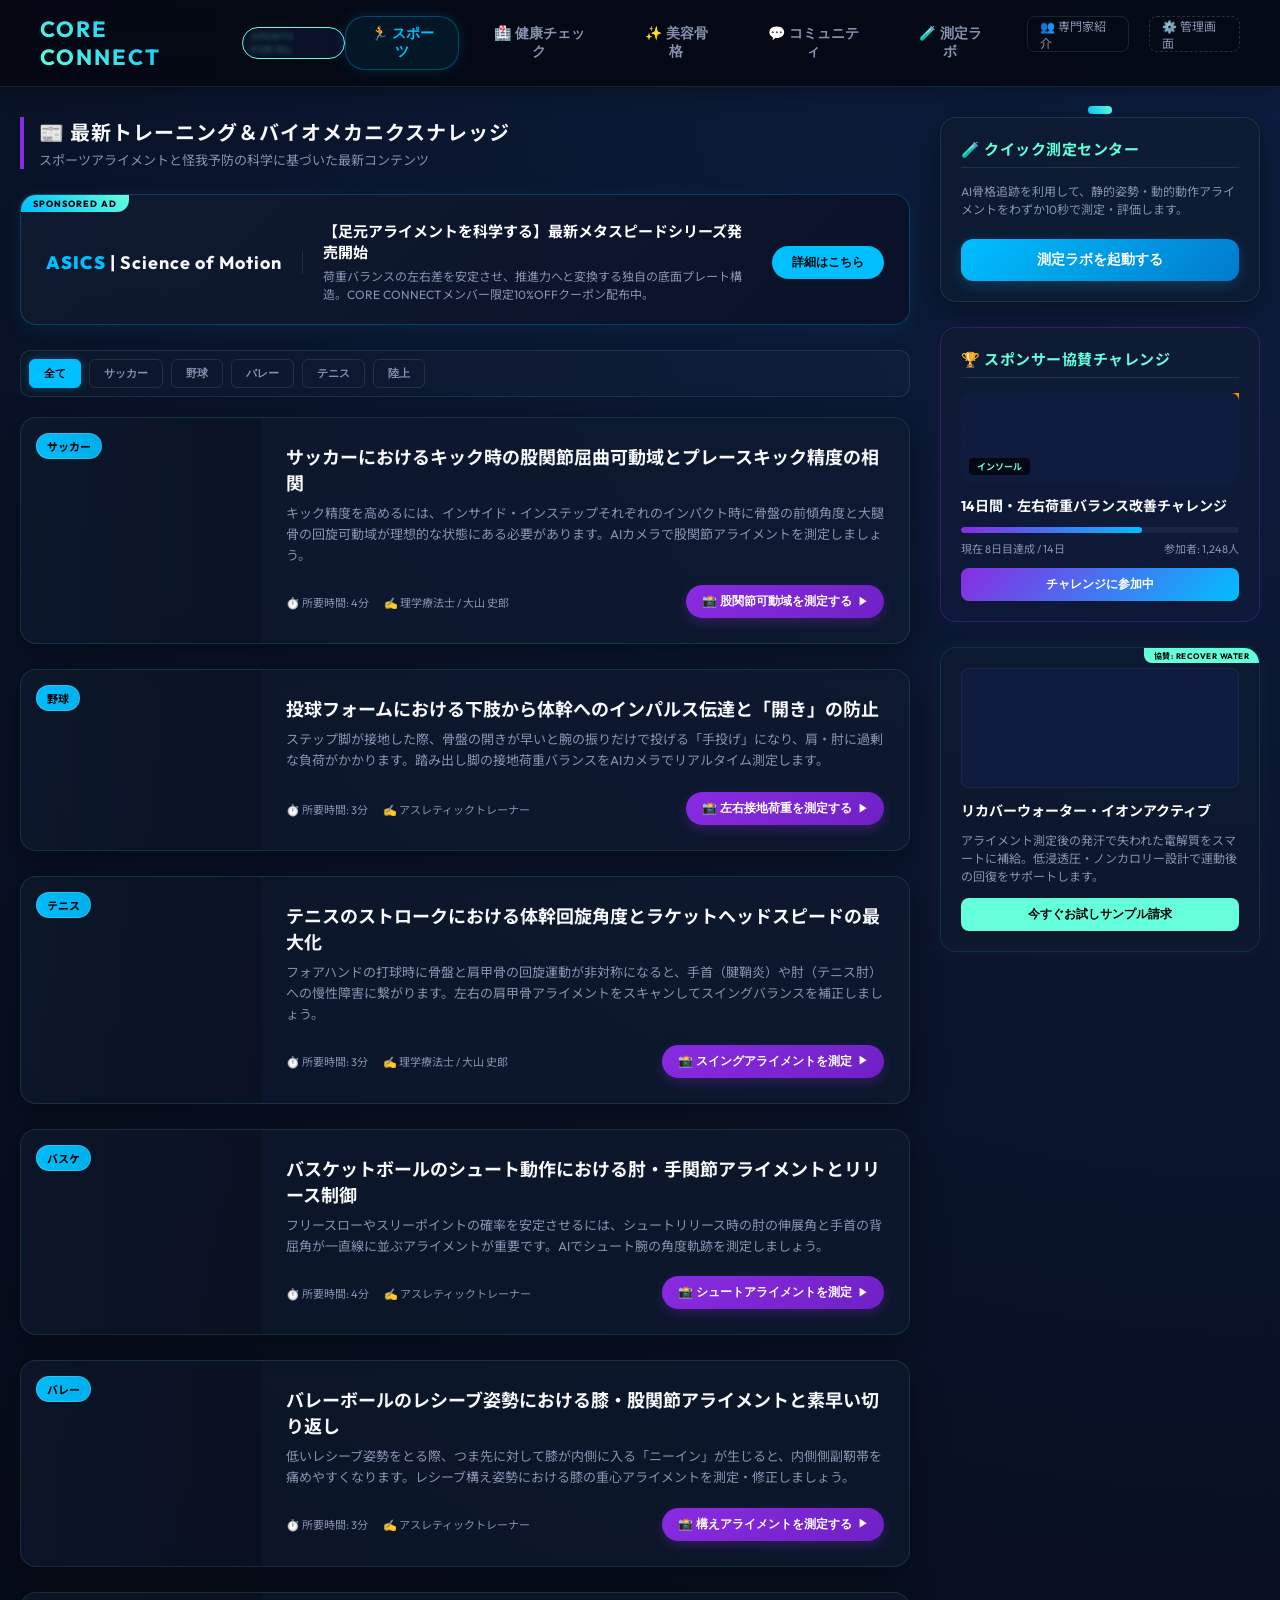
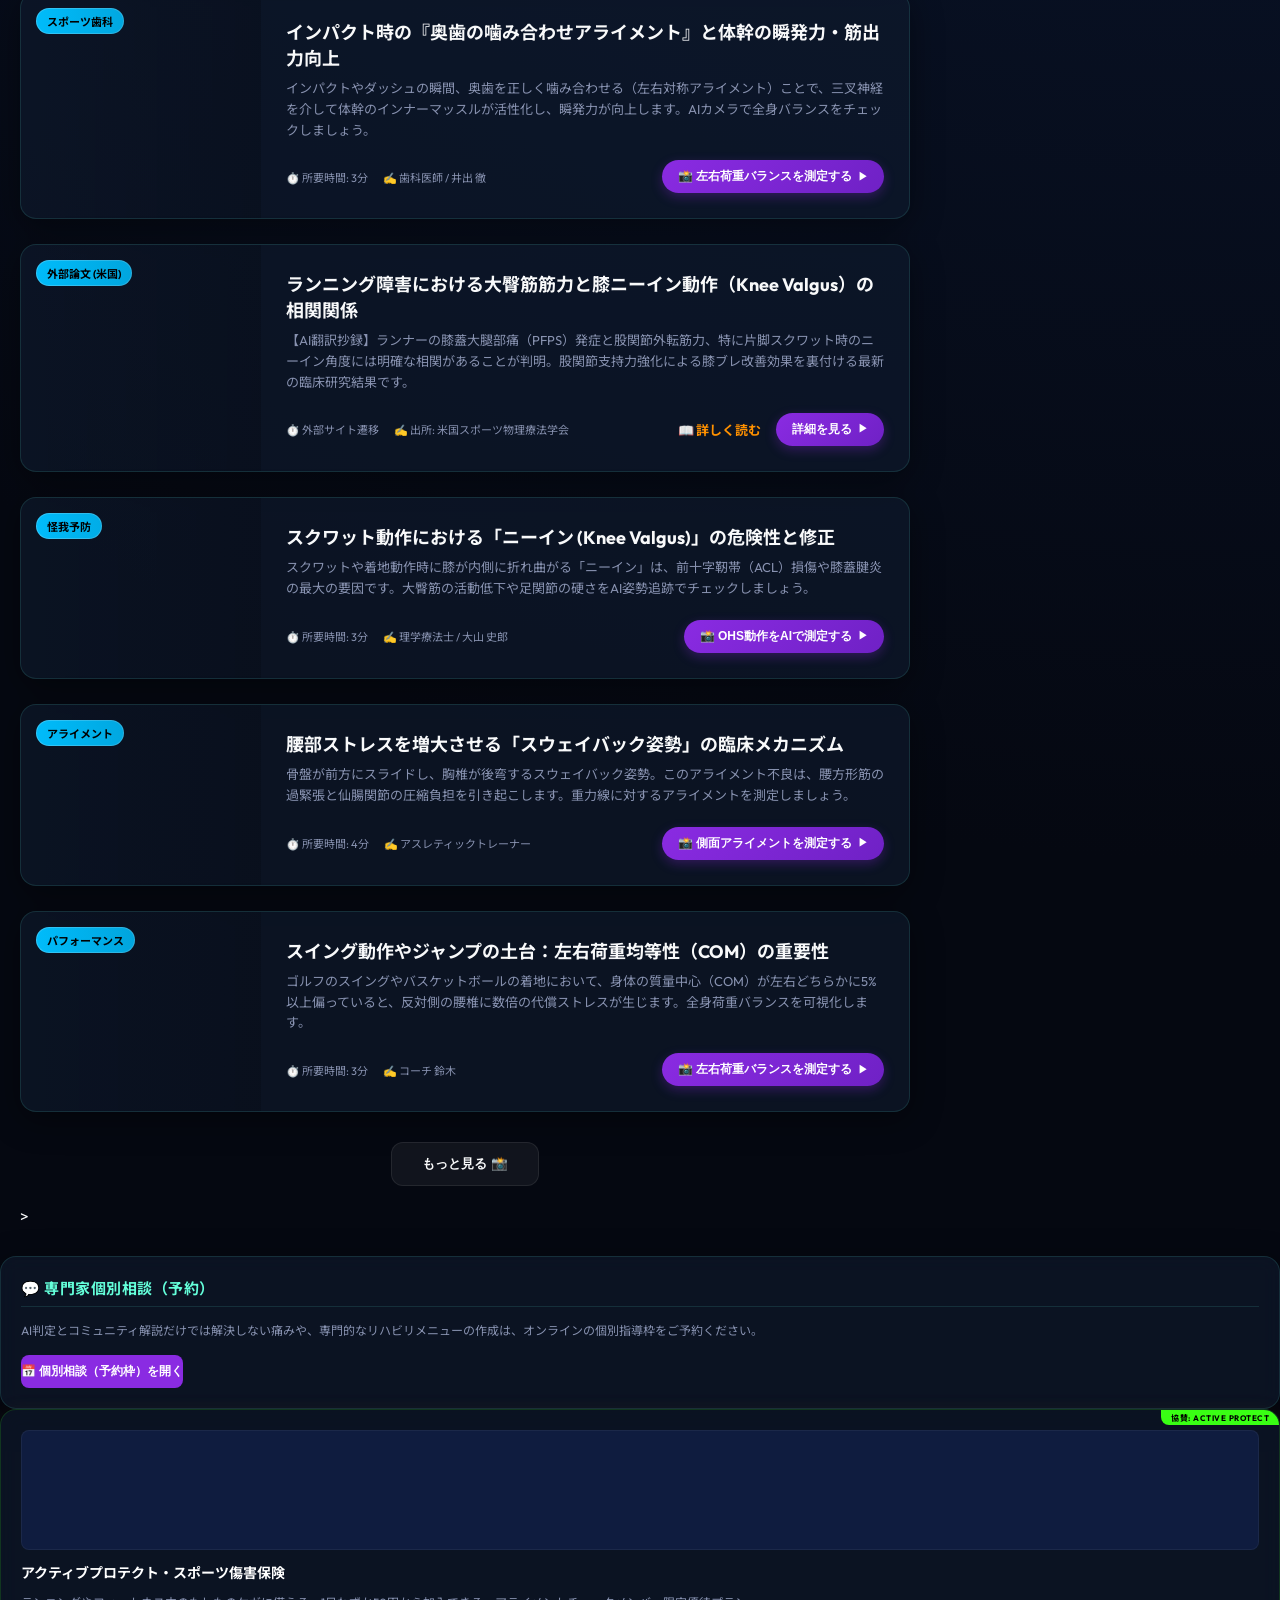
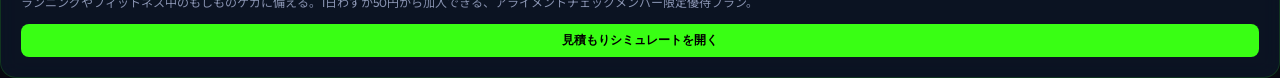
==== commit a97b21d5: "Add files via upload" ====
--- a/index.html
+++ b/index.html
@@ -1,8496 +1,8466 @@
-<!DOCTYPE html>-
--
--
--
--
--
--
--
-<html lang="ja">-
--
--
--
--
--
--
--
-<head>-
--
--
--
--
--
--
--
-    <meta charset="UTF-8">-
--
--
--
--
--
--
--
-    <meta name="viewport" content="width=device-width, initial-scale=1.0">-
--
--
--
--
--
--
--
-    <title>CORE CONNECT - 統合スポーツ・健康・美容プラットフォーム</title>-
--
--
--
--
--
--
--
-    <link rel="stylesheet" href="portal.css">-
--
--
--
--
--
--
--
-<style>-
--
--
--
-        .load-more-btn:hover {-
--
--
--
-            background: rgba(255, 255, 255, 0.1) !important;-
--
--
--
-            border-color: var(--accent-blue) !important;-
--
--
--
-            box-shadow: 0 0 15px rgba(0, 191, 255, 0.2);-
--
--
--
-            transform: translateY(-2px);-
--
--
--
-        }-
--
--
--
-        .theme-health .load-more-btn:hover {-
--
--
--
-            border-color: var(--accent-teal) !important;-
--
--
--
-            box-shadow: 0 0 15px rgba(100, 255, 218, 0.2);-
--
--
--
-        }-
--
--
--
-        .theme-beauty .load-more-btn:hover {-
--
--
--
-            border-color: var(--accent-pink) !important;-
--
--
--
-            box-shadow: 0 0 15px rgba(255, 20, 147, 0.2);-
--
--
--
-        }-
--
--
--
-        .load-more-btn:active {-
--
--
--
-            transform: translateY(0);-
--
--
--
-        }-
--
--
--
-        </style>-
--
--
--
-</head>-
--
--
--
--
--
--
--
-<body class="theme-sports">-
--
--
--
--
--
--
--
--
--
--
--
--
--
--
--
-    <!-- Header & Navigation -->-
--
--
--
--
--
--
--
-    <header>-
--
--
--
--
--
--
--
-        <div class="logo">-
--
--
--
--
--
--
--
-            CORE CONNECT <span class="logo-badge" id="portalLogoBadge">Sports Portal</span>-
--
--
--
--
--
--
--
-        </div>-
--
--
--
--
--
--
--
-        <nav class="nav-tabs">-
--
--
--
--
--
--
--
-            <button class="tab-btn active" data-tab="sports">🏃 スポーツ</button>-
--
--
--
--
--
--
--
-            <button class="tab-btn" data-tab="health">🏥 健康チェック</button>-
--
--
--
--
--
--
--
-            <button class="tab-btn" data-tab="beauty">✨ 美容骨格</button>-
--
--
--
--
--
--
--
-            <button class="tab-btn" data-tab="community">💬 コミュニティ</button>-
--
--
--
--
--
--
--
-            <button class="tab-btn" data-tab="lab">🧪 測定ラボ</button>-
--
--
--
-            <a href="experts.html" class="admin-link-btn" style="text-decoration:none; display:inline-flex; align-items:center; justify-content:center; border: 1px solid rgba(255,255,255,0.1); margin-left: 10px; font-size: 12px; height: 36px; padding: 0 12px; border-radius: 8px; color: var(--text-secondary); cursor: pointer; transition: all 0.3s ease; vertical-align: middle;">👥 専門家紹介</a>-
--
--
--
-            <a href="admin.html" class="admin-link-btn" style="text-decoration:none; display:inline-flex; align-items:center; justify-content:center; border: 1px dashed rgba(255,255,255,0.15); margin-left: 10px; font-size: 12px; height: 36px; padding: 0 12px; border-radius: 8px; color: var(--text-secondary); cursor: pointer; transition: all 0.3s ease; vertical-align: middle;">⚙️ 管理画面</a>-
--
--
--
--
--
--
--
-        </nav>-
--
--
--
--
--
--
--
-    </header>-
--
--
--
--
--
--
--
--
--
--
--
--
--
--
--
-    <!-- Main Container -->-
--
--
--
--
--
--
--
-    <div class="portal-container">-
--
--
--
--
--
--
--
--
--
--
--
--
--
--
--
-        <!-- 1. SPORTS PORTAL TAB -->-
--
--
--
--
--
--
--
-        <div id="sportsPanel" class="tab-panel active">-
--
--
--
--
--
--
--
-            <div class="portal-grid">-
--
--
--
--
--
--
--
-                -
--
--
--
--
--
--
--
-                <!-- Left Feed: Articles -->-
--
--
--
--
--
--
--
-                <div class="feed-section">-
--
--
--
--
--
--
--
-                    <div class="feed-header">-
--
--
--
--
--
--
--
-                        <h2>📰 最新トレーニング＆バイオメカニクスナレッジ</h2>-
--
--
--
--
--
--
--
-                        <p>スポーツアライメントと怪我予防の科学に基づいた最新コンテンツ</p>-
--
--
--
--
--
--
--
-                    </div>-
--
--
--
--
--
--
--
--
--
--
--
--
--
--
--
-                    <!-- Horizontal Corporate Sponsor Banner Ad -->-
--
--
--
--
--
--
--
-                    <div class="sponsor-banner-horizontal" onclick="alert('協賛スポンサー：ASICS バイオメカニクスシューズ特設ページへ移行します！')">-
--
--
--
--
--
--
--
-                        <div class="sponsor-badge">SPONSORED AD</div>-
--
--
--
--
--
--
--
-                        <div class="sponsor-banner-content">-
--
--
--
--
--
--
--
-                            <div class="sponsor-logo-box">-
--
--
--
--
--
--
--
-                                <span style="color:var(--accent-blue); font-weight:900;">ASICS</span> | Science of Motion-
--
--
--
--
--
--
--
-                            </div>-
--
--
--
--
--
--
--
-                            <div class="sponsor-banner-text">-
--
--
--
--
--
--
--
-                                <h4 class="sponsor-headline">【足元アライメントを科学する】最新メタスピードシリーズ発売開始</h4>-
--
--
--
--
--
--
--
-                                <p class="sponsor-subline">荷重バランスの左右差を安定させ、推進力へと変換する独自の底面プレート構造。CORE CONNECTメンバー限定10%OFFクーポン配布中。</p>-
--
--
--
--
--
--
--
-                            </div>-
--
--
--
--
--
--
--
-                            <button class="sponsor-banner-btn">詳細はこちら</button>-
--
--
--
--
--
--
--
-                        </div>-
--
--
--
--
--
--
--
-                    </div>-
--
--
--
--
--
--
--
-                    -
--
--
--
--
--
--
--
-                                        <!-- Sports Category Filter Sub-tab Bar -->-
--
--
--
-                    <div class="sports-subtabs">-
--
--
--
-                        <button class="subtab-btn active" data-sport="all">全て</button>-
--
--
--
-                        <button class="subtab-btn" data-sport="soccer">サッカー</button>-
--
--
--
-                        <button class="subtab-btn" data-sport="baseball">野球</button>-
--
--
--
-                        <button class="subtab-btn" data-sport="volleyball">バレー</button>-
--
--
--
-                        <button class="subtab-btn" data-sport="tennis">テニス</button>-
--
--
--
-                        <button class="subtab-btn" data-sport="track">陸上</button>-
--
--
--
-                    </div>-
--
--
--
-                    <div class="article-list" id="sportsList"></div>-
--
--
--
-                    <div style="text-align: center; margin-top: 30px; margin-bottom: 20px;">-
--
--
--
-                        <button id="sportsLoadMore" class="load-more-btn" style="background: rgba(255, 255, 255, 0.05); border: 1px solid rgba(255, 255, 255, 0.08); color: var(--text-primary); padding: 12px 30px; border-radius: 12px; font-weight: 600; cursor: pointer; transition: all 0.3s ease; backdrop-filter: blur(10px); display: none;">もっと見る 📸</button>-
--
--
--
-                    </div>>-
--
--
--
--
--
--
--
-                </div>-
--
--
--
--
--
--
--
--
--
--
--
--
--
--
--
-                <!-- Right Sidebar Widgets -->-
--
--
--
--
--
--
--
-                <div class="side-widgets">-
--
--
--
--
--
--
--
-                    <!-- Widget: Quick Lab -->-
--
--
--
--
--
--
--
-                    <div class="widget">-
--
--
--
--
--
--
--
-                        <h3>🧪 クイック測定センター</h3>-
--
--
--
--
--
--
--
-                        <div class="mb-20" style="font-size:12px; color:var(--text-secondary); line-height: 1.5;">-
--
--
--
--
--
--
--
-                            AI骨格追跡を利用して、静的姿勢・動的動作アライメントをわずか10秒で測定・評価します。-
--
--
--
--
--
--
--
-                        </div>-
--
--
--
--
--
--
--
-                        <button class="btn-quick-start" onclick="switchTab('lab')">-
--
--
--
--
--
--
--
-                            <span class="rec-badge"></span> 測定ラボを起動する-
--
--
--
--
--
--
--
-                        </button>-
--
--
--
--
--
--
--
-                    </div>-
--
--
--
--
--
--
--
--
--
--
--
--
--
--
--
-                    <!-- Widget: Sponsored Challenge -->-
--
--
--
--
--
--
--
-                    <div class="widget challenge-widget">-
--
--
--
--
--
--
--
-                        <h3>🏆 スポンサー協賛チャレンジ</h3>-
--
--
--
--
--
--
--
-                        <div class="challenge-card">-
--
--
--
--
--
--
--
-                            <div class="ad-badge">協賛: OrthoFit</div>-
--
--
--
--
--
--
--
-                            <div class="challenge-banner" style="background-image: url('https://images.unsplash.com/photo-1476480862126-209bfaa8edc8?auto=format&fit=crop&q=80&w=300');">-
--
--
--
--
--
--
--
-                                <span class="challenge-brand">インソール</span>-
--
--
--
--
--
--
--
-                            </div>-
--
--
--
--
--
--
--
-                            <div class="challenge-title">14日間・左右荷重バランス改善チャレンジ</div>-
--
--
--
--
--
--
--
-                            <div class="challenge-progress">-
--
--
--
--
--
--
--
-                                <div class="progress-bar">-
--
--
--
--
--
--
--
-                                    <div class="progress-fill"></div>-
--
--
--
--
--
--
--
-                                </div>-
--
--
--
--
--
--
--
-                                <div style="display:flex; justify-content:space-between; margin-top:2px;">-
--
--
--
--
--
--
--
-                                    <span>現在 8日目達成 / 14日</span>-
--
--
--
--
--
--
--
-                                    <span>参加者: 1,248人</span>-
--
--
--
--
--
--
--
-                                </div>-
--
--
--
--
--
--
--
-                            </div>-
--
--
--
--
--
--
--
-                            <button class="challenge-btn" onclick="alert('チャレンジ登録完了！毎日測定ラボで測定して50/50の均等アライメントを目指しましょう！達成するとOrthoFit製品の限定クーポンを贈呈。')">チャレンジに参加中</button>-
--
--
--
--
--
--
--
-                        </div>-
--
--
--
--
--
--
--
-                    </div>-
--
--
--
--
--
--
--
--
--
--
--
--
--
--
--
-                    <!-- Side Ad: Beverage Brand -->-
--
--
--
--
--
--
--
-                    <div class="widget ad-widget" style="border-color: rgba(0, 191, 255, 0.15);">-
--
--
--
--
--
--
--
-                        <div class="ad-badge" style="background:var(--accent-teal); color:#000;">協賛: RECOVER WATER</div>-
--
--
--
--
--
--
--
-                        <div class="ad-body">-
--
--
--
--
--
--
--
-                            <div class="ad-img-box" style="background-image: url('https://images.unsplash.com/photo-1513558161293-cdaf765ed2fd?auto=format&fit=crop&q=80&w=300');"></div>-
--
--
--
--
--
--
--
-                            <div class="ad-title">リカバーウォーター・イオンアクティブ</div>-
--
--
--
--
--
--
--
-                            <div class="ad-desc">アライメント測定後の発汗で失われた電解質をスマートに補給。低浸透圧・ノンカロリー設計で運動後の回復をサポートします。</div>-
--
--
--
--
--
--
--
-                            <button class="ad-btn" style="background:var(--accent-teal); color:#000;" onclick="alert('公式ストア商品ページに移行します！')">今すぐお試しサンプル請求</button>-
--
--
--
--
--
--
--
-                        </div>-
--
--
--
--
--
--
--
-                    </div>-
--
--
--
--
--
--
--
-                </div>-
--
--
--
--
--
--
--
--
--
--
--
--
--
--
--
-            </div>-
--
--
--
--
--
--
--
-        </div>-
--
--
--
--
--
--
--
--
--
--
--
--
--
--
--
-        <!-- 2. HEALTH PORTAL TAB -->-
--
--
--
--
--
--
--
-        <div id="healthPanel" class="tab-panel">-
--
--
--
--
--
--
--
-            <div class="portal-grid">-
--
--
--
--
--
--
--
-                -
--
--
--
--
--
--
--
-                <!-- Left Feed: Articles -->-
--
--
--
--
--
--
--
-                <div class="feed-section">-
--
--
--
--
--
--
--
-                    <div class="feed-header">-
--
--
--
--
--
--
--
-                        <h2>📰 最新ヘルスケア＆予防医学ナレッジ</h2>-
--
--
--
--
--
--
--
-                        <p>健康寿命の延伸、生活習慣病予防、アライメントの健康影響に関する最新情報</p>-
--
--
--
--
--
--
--
-                    </div>-
--
--
--
--
--
--
--
--
--
--
--
--
--
--
--
-                    <!-- Horizontal Sponsor Ad: Health -->-
--
--
--
--
--
--
--
-                    <div class="sponsor-banner-horizontal" onclick="alert('協賛スポンサー：サントリー ウェルネス特設ページへ移行します！')">-
--
--
--
--
--
--
--
-                        <div class="sponsor-badge">SPONSORED AD</div>-
--
--
--
--
--
--
--
-                        <div class="sponsor-banner-content">-
--
--
--
--
--
--
--
-                            <div class="sponsor-logo-box">-
--
--
--
--
--
--
--
-                                <span style="color:var(--accent-blue); font-weight:900;">SUNTORY</span> | Wellness-
--
--
--
--
--
--
--
-                            </div>-
--
--
--
--
--
--
--
-                            <div class="sponsor-banner-text">-
--
--
--
--
--
--
--
-                                <h4 class="sponsor-headline">【科学が証明する若々しさ】セサミンEXでアクティブな関節・血流ケア</h4>-
--
--
--
--
--
--
--
-                                <p class="sponsor-subline">40代以降の運動機能維持に。体幹ブレを抑え、歩行アライメントを内側から円滑にサポートします。CORE CONNECT限定特別モニター募集中。</p>-
--
--
--
--
--
--
--
-                            </div>-
--
--
--
--
--
--
--
-                            <button class="sponsor-banner-btn">詳細はこちら</button>-
--
--
--
--
--
--
--
-                        </div>-
--
--
--
--
--
--
--
-                    </div>-
--
--
--
--
--
--
--
-                    -
--
--
--
--
--
--
--
-                                        <!-- Health Category Filter Sub-tab Bar -->-
--
--
--
-                    <div class="sports-subtabs">-
--
--
--
-                        <button class="subtab-btn active" data-sport="all">全て</button>-
--
--
--
-                        <button class="subtab-btn" data-sport="stress">ストレス</button>-
--
--
--
-                        <button class="subtab-btn" data-sport="sleep">睡眠</button>-
--
--
--
-                        <button class="subtab-btn" data-sport="nutrition">食事・栄養</button>-
--
--
--
-                        <button class="subtab-btn" data-sport="pain">肩こり・腰痛</button>-
--
--
--
-                        <button class="subtab-btn" data-sport="check">自律神経</button>-
--
--
--
-                    </div>-
--
--
--
-                    <div class="article-list" id="healthList"></div>-
--
--
--
-                    <div style="text-align: center; margin-top: 30px; margin-bottom: 20px;">-
--
--
--
-                        <button id="healthLoadMore" class="load-more-btn" style="background: rgba(255, 255, 255, 0.05); border: 1px solid rgba(255, 255, 255, 0.08); color: var(--text-primary); padding: 12px 30px; border-radius: 12px; font-weight: 600; cursor: pointer; transition: all 0.3s ease; backdrop-filter: blur(10px); display: none;">もっと見る 📸</button>-
--
--
--
-                    </div>>-
--
--
--
--
--
--
--
-                </div>-
--
--
--
--
--
--
--
--
--
--
--
--
--
--
--
-                <!-- Right Sidebar Widgets -->-
--
--
--
--
--
--
--
-                <div class="side-widgets">-
--
--
--
--
--
--
--
-                    <!-- Widget: Health Advice -->-
--
--
--
--
--
--
--
-                    <div class="widget">-
--
--
--
--
--
--
--
-                        <h3>🏥 パーソナル健康指導</h3>-
--
--
--
--
--
--
--
-                        <div class="mb-20" style="font-size:12px; color:var(--text-secondary); line-height: 1.5;">-
--
--
--
--
--
--
--
-                            測定された姿勢・動揺データから、高血圧やメタボ予防、腰痛防止に適した個別ストレッチ・食事法をAIが推薦します。-
--
--
--
--
--
--
--
-                        </div>-
--
--
--
--
--
--
--
-                        <button class="btn-quick-start" onclick="switchTab('lab')">-
--
--
--
--
--
--
--
-                            <span class="rec-badge"></span> 健康状態チェックへ-
--
--
--
--
--
--
--
-                        </button>-
--
--
--
--
--
--
--
-                    </div>-
--
--
--
--
--
--
--
--
--
--
--
--
--
--
--
-                    <!-- Widget: Sponsored Challenge -->-
--
--
--
--
--
--
--
-                    <div class="widget challenge-widget" style="border-color: rgba(16, 185, 129, 0.3); background: linear-gradient(180deg, var(--bg-card) 0%, rgba(16, 185, 129, 0.03) 100%);">-
--
--
--
--
--
--
--
-                        <h3>🏆 健康増進協賛チャレンジ</h3>-
--
--
--
--
--
--
--
-                        <div class="challenge-card">-
--
--
--
--
--
--
--
-                            <div class="ad-badge" style="background:var(--accent-blue); color:#000;">協賛: TANITA</div>-
--
--
--
--
--
--
--
-                            <div class="challenge-banner" style="background-image: url('https://images.unsplash.com/photo-1544367567-0f2fcb009e0b?auto=format&fit=crop&q=80&w=300');">-
--
--
--
--
--
--
--
-                                <span class="challenge-brand">体組成計</span>-
--
--
--
--
--
--
--
-                            </div>-
--
--
--
--
--
--
--
-                            <div class="challenge-title">毎日測定・体幹バランス＆基礎代謝キープチャレンジ</div>-
--
--
--
--
--
--
--
-                            <button class="challenge-btn" style="background:linear-gradient(135deg, var(--accent-blue) 0%, #10b981 100%);" onclick="alert('健康チャレンジに参加しました！体組成データとアライメントデータを連動させて健康ポイントを獲得しましょう。')">チャレンジに参加する</button>-
--
--
--
--
--
--
--
-                        </div>-
--
--
--
--
--
--
--
-                    </div>-
--
--
--
--
--
--
--
--
--
--
--
--
--
--
--
-                    <!-- Side Ad: Health Drink -->-
--
--
--
--
--
--
--
-                    <div class="widget ad-widget" style="border-color: rgba(52, 211, 153, 0.15);">-
--
--
--
--
--
--
--
-                        <div class="ad-badge" style="background:var(--accent-blue); color:#000;">協賛: 明治 VAAM</div>-
--
--
--
--
--
--
--
-                        <div class="ad-body">-
--
--
--
--
--
--
--
-                            <div class="ad-img-box" style="background-image: url('https://images.unsplash.com/photo-1544367567-0f2fcb009e0b?auto=format&fit=crop&q=80&w=300');"></div>-
--
--
--
--
--
--
--
-                            <div class="ad-title">ヴァームスマートフィットウォーター</div>-
--
--
--
--
--
--
--
-                            <div class="ad-desc">カラダを動かすことで脂肪の燃焼を高める独自のアミノ酸（ARF）配合。アライメントチェック運動時の水分補給に最適です。</div>-
--
--
--
--
--
--
--
-                            <button class="ad-btn" style="background:var(--accent-blue); color:#000;" onclick="alert('明治VAAM 特設ECページへ移行します！')">特別割引で購入する</button>-
--
--
--
--
--
--
--
-                        </div>-
--
--
--
--
--
--
--
-                    </div>-
--
--
--
--
--
--
--
-                </div>-
--
--
--
--
--
--
--
--
--
--
--
--
--
--
--
-            </div>-
--
--
--
--
--
--
--
-        </div>-
--
--
--
--
--
--
--
--
--
--
--
--
--
--
--
-        <!-- 3. BEAUTY PORTAL TAB -->-
--
--
--
--
--
--
--
-        <div id="beautyPanel" class="tab-panel">-
--
--
--
--
--
--
--
-            <div class="portal-grid">-
--
--
--
--
--
--
--
-                -
--
--
--
--
--
--
--
-                <!-- Left Feed: Articles -->-
--
--
--
--
--
--
--
-                <div class="feed-section">-
--
--
--
--
--
--
--
-                    <div class="feed-header">-
--
--
--
--
--
--
--
-                        <h2>📰 最新エステ・美容骨格＆姿勢ボディメイク</h2>-
--
--
--
--
--
--
--
-                        <p>美姿勢キープ、骨格スタイル診断、スタイルアップのためのアライメント科学</p>-
--
--
--
--
--
--
--
-                    </div>-
--
--
--
--
--
--
--
--
--
--
--
--
--
--
--
-                    <!-- Horizontal Sponsor Ad: Beauty -->-
--
--
--
--
--
--
--
-                    <div class="sponsor-banner-horizontal" style="border-color: rgba(255, 117, 143, 0.25); box-shadow: 0 0 15px rgba(255, 117, 143, 0.08);" onclick="alert('協賛スポンサー：資生堂 エリクシール特別キャンペーンページへ移行します！')">-
--
--
--
--
--
--
--
-                        <div class="sponsor-badge" style="background:linear-gradient(45deg, var(--accent-blue), var(--accent-purple)); color:#fff;">SPONSORED AD</div>-
--
--
--
--
--
--
--
-                        <div class="sponsor-banner-content">-
--
--
--
--
--
--
--
-                            <div class="sponsor-logo-box">-
--
--
--
--
--
--
--
-                                <span style="color:var(--accent-blue); font-weight:900;">資生堂</span> | ELIXIR-
--
--
--
--
--
--
--
-                            </div>-
--
--
--
--
--
--
--
-                            <div class="sponsor-banner-text">-
--
--
--
--
--
--
--
-                                <h4 class="sponsor-headline">【骨格から美しさを整える】姿勢アライメントと美しき表情・ハリ肌ケア</h4>-
--
--
--
--
--
--
--
-                                <p class="sponsor-subline">猫背や首の前傾はデコルテ・顔の巡りを阻害し、くすみやハリ低下の原因に。美姿勢アライメントから理想のエイジングケアを提案。</p>-
--
--
--
--
--
--
--
-                            </div>-
--
--
--
--
--
--
--
-                            <button class="sponsor-banner-btn" style="background:var(--accent-blue); color:#fff;">詳細はこちら</button>-
--
--
--
--
--
--
--
-                        </div>-
--
--
--
--
--
--
--
-                    </div>-
--
--
--
--
--
--
--
-                    -
--
--
--
--
--
--
--
-                                        <!-- Beauty Category Filter Sub-tab Bar -->-
--
--
--
-                    <div class="sports-subtabs">-
--
--
--
-                        <button class="subtab-btn active" data-sport="all">全て</button>-
--
--
--
-                        <button class="subtab-btn" data-sport="makeup">メイク</button>-
--
--
--
-                        <button class="subtab-btn" data-sport="cosmetics">スキンケア</button>-
--
--
--
-                        <button class="subtab-btn" data-sport="hairstyle">髪型</button>-
--
--
--
-                        <button class="subtab-btn" data-sport="styling">骨格診断</button>-
--
--
--
-                        <button class="subtab-btn" data-sport="bodymake">ボディメイク</button>-
--
--
--
-                    </div>-
--
--
--
-                    <div class="article-list" id="beautyList"></div>-
--
--
--
-                    <div style="text-align: center; margin-top: 30px; margin-bottom: 20px;">-
--
--
--
-                        <button id="beautyLoadMore" class="load-more-btn" style="background: rgba(255, 255, 255, 0.05); border: 1px solid rgba(255, 255, 255, 0.08); color: var(--text-primary); padding: 12px 30px; border-radius: 12px; font-weight: 600; cursor: pointer; transition: all 0.3s ease; backdrop-filter: blur(10px); display: none;">もっと見る 📸</button>-
--
--
--
-                    </div>>-
--
--
--
--
--
--
--
-                </div>-
--
--
--
--
--
--
--
--
--
--
--
--
--
--
--
-                <!-- Right Sidebar Widgets -->-
--
--
--
--
--
--
--
-                <div class="side-widgets">-
--
--
--
--
--
--
--
-                    <!-- Widget: Beauty Profile -->-
--
--
--
--
--
--
--
-                    <div class="widget">-
--
--
--
--
--
--
--
-                        <h3>✨ 美ボディデザイン</h3>-
--
--
--
--
--
--
--
-                        <div class="mb-20" style="font-size:12px; color:var(--text-secondary); line-height: 1.5;">-
--
--
--
--
--
--
--
-                            AI骨格アライメントデータから、あなたの骨格スタイルに最も似合うアパレルシルエットや骨盤引締めヨガを提案。-
--
--
--
--
--
--
--
-                        </div>-
--
--
--
--
--
--
--
-                        <button class="btn-quick-start" style="background:linear-gradient(135deg, var(--accent-blue) 0%, var(--accent-purple) 100%);" onclick="switchTab('lab')">-
--
--
--
--
--
--
--
-                            <span class="rec-badge"></span> 骨格・美脚測定へ-
--
--
--
--
--
--
--
-                        </button>-
--
--
--
--
--
--
--
-                    </div>-
--
--
--
--
--
--
--
--
--
--
--
--
--
--
--
-                    <!-- Widget: Sponsored Challenge -->-
--
--
--
--
--
--
--
-                    <div class="widget challenge-widget" style="border-color: rgba(255, 117, 143, 0.3); background: linear-gradient(180deg, var(--bg-card) 0%, rgba(255, 117, 143, 0.03) 100%);">-
--
--
--
--
--
--
--
-                        <h3>🏆 美骨格協賛チャレンジ</h3>-
--
--
--
--
--
--
--
-                        <div class="challenge-card">-
--
--
--
--
--
--
--
-                            <div class="ad-badge" style="background:var(--accent-blue); color:#000;">協賛: SlimWalk</div>-
--
--
--
--
--
--
--
-                            <div class="challenge-banner" style="background-image: url('https://images.unsplash.com/photo-1519699047748-de8e457a634e?auto=format&fit=crop&q=80&w=300');">-
--
--
--
--
--
--
--
-                                <span class="challenge-brand">レッグケア</span>-
--
--
--
--
--
--
--
-                            </div>-
--
--
--
--
--
--
--
-                            <div class="challenge-title">14日間・骨盤ケア＆美脚ラインキープチャレンジ</div>-
--
--
--
--
--
--
--
-                            <button class="challenge-btn" style="background:linear-gradient(135deg, var(--accent-blue) 0%, var(--accent-purple) 100%);" onclick="alert('美骨格チャレンジにエントリーしました！毎日骨格測定で美アライメントを追跡しましょう！')">チャレンジに参加する</button>-
--
--
--
--
--
--
--
-                        </div>-
--
--
--
--
--
--
--
-                    </div>-
--
--
--
--
--
--
--
--
--
--
--
--
--
--
--
-                    <!-- Side Ad: Beauty Wear -->-
--
--
--
--
--
--
--
-                    <div class="widget ad-widget" style="border-color: rgba(255, 117, 143, 0.15);">-
--
--
--
--
--
--
--
-                        <div class="ad-badge" style="background:var(--accent-blue); color:#000;">協賛: SlimWalk</div>-
--
--
--
--
--
--
--
-                        <div class="ad-body">-
--
--
--
--
--
--
--
-                            <div class="ad-img-box" style="background-image: url('https://images.unsplash.com/photo-1485230895905-ec40ba36b9bc?auto=format&fit=crop&q=80&w=300');"></div>-
--
--
--
--
--
--
--
-                            <div class="ad-title">スリムウォーク 骨盤をきっちり支えるタイツ</div>-
--
--
--
--
--
--
--
-                            <div class="ad-desc">Wの骨盤引き締め設計と段階圧力で、骨盤をきっちり支えて美脚ラインをサポート。おやすみ時のアライメント補正に。</div>-
--
--
--
--
--
--
--
-                            <button class="ad-btn" style="background:var(--accent-blue); color:#000;" onclick="alert('スリムウォーク公式ショップページへ移行します！')">CORE CONNECT限定クーポンで購入</button>-
--
--
--
--
--
--
--
-                        </div>-
--
--
--
--
--
--
--
-                    </div>-
--
--
--
--
--
--
--
-                </div>-
--
--
--
--
--
--
--
--
--
--
--
--
--
--
--
-            </div>-
--
--
--
--
--
--
--
-        </div>-
--
--
--
--
--
--
--
--
--
--
--
--
--
--
--
-        <!-- 4. COMMUNITY TAB -->-
--
--
--
--
--
--
--
-        <div id="communityPanel" class="tab-panel">-
--
--
--
--
--
--
--
-            <div class="community-grid">-
--
--
--
--
--
--
--
-                -
--
--
--
--
--
--
--
-                <!-- Left Section: Timeline & Input -->-
--
--
--
--
--
--
--
-                <div class="feed-section">-
--
--
--
--
--
--
--
-                    -
--
--
--
--
--
--
--
-                    <!-- Composer -->-
--
--
--
--
--
--
--
-                    <div class="post-composer">-
--
--
--
--
--
--
--
-                        <div class="composer-header">-
--
--
--
--
--
--
--
-                            <div class="composer-avatar">ゲ</div>-
--
--
--
--
--
--
--
-                            <textarea id="postInput" class="composer-textarea" placeholder="測定した結果の感想や身体の悩みを共有しよう！最新の測定データを添付してトレーナーや仲間に相談できます..."></textarea>-
--
--
--
--
--
--
--
-                        </div>-
--
--
--
--
--
--
--
-                        <div class="composer-footer">-
--
--
--
--
--
--
--
-                            <div class="composer-attachments">-
--
--
--
--
--
--
--
-                                <button class="attach-btn" id="attachSessionBtn">-
--
--
--
--
--
--
--
-                                    📊 最新の測定データを添付する-
--
--
--
--
--
--
--
-                                </button>-
--
--
--
--
--
--
--
-                            </div>-
--
--
--
--
--
--
--
-                            <button class="composer-submit" id="postSubmitBtn">相談・共有を投稿</button>-
--
--
--
--
--
--
--
-                        </div>-
--
--
--
--
--
--
--
-                    </div>-
--
--
--
--
--
--
--
--
--
--
--
--
--
--
--
-                    <!-- Horizontal Sponsor Ad: Smartwatch -->-
--
--
--
--
--
--
--
-                    <div class="sponsor-banner-horizontal" style="border-color: rgba(138, 43, 226, 0.25); box-shadow: 0 0 15px rgba(138, 43, 226, 0.08); margin-bottom: 20px;" onclick="alert('協賛スポンサー：GARMIN 心拍アクティビティメーター特設ページへ移行します！')">-
--
--
--
--
--
--
--
-                        <div class="sponsor-badge" style="background:linear-gradient(45deg, var(--accent-purple), var(--accent-pink)); color:#fff;">SPONSORED AD</div>-
--
--
--
--
--
--
--
-                        <div class="sponsor-banner-content">-
--
--
--
--
--
--
--
-                            <div class="sponsor-logo-box">-
--
--
--
--
--
--
--
-                                <span style="color:var(--accent-purple); font-weight:900;">GARMIN</span> | Active Vitals-
--
--
--
--
--
--
--
-                            </div>-
--
--
--
--
--
--
--
-                            <div class="sponsor-banner-text">-
--
--
--
--
--
--
--
-                                <h4 class="sponsor-headline">【心拍＆ブレ測定連動】GARMIN アスリートGPSスマートウォッチ登場</h4>-
--
--
--
--
--
--
--
-                                <p class="sponsor-subline">ポータルのアライメント測定値と同期可能。リアルタイム心拍ゾーン分析と歩行バランスデータを自動トラッキングし、ランニングフォームを改善。</p>-
--
--
--
--
--
--
--
-                            </div>-
--
--
--
--
--
--
--
-                            <button class="sponsor-banner-btn" style="background:var(--accent-purple); color:#fff;">詳細はこちら</button>-
--
--
--
--
--
--
--
-                        </div>-
--
--
--
--
--
--
--
-                    </div>-
--
--
--
--
--
--
--
--
--
--
--
--
--
--
--
-                    <div class="feed-header">-
--
--
--
--
--
--
--
-                        <h2>💬 タイムライン（測定共有・Q&A）</h2>-
--
--
--
--
--
--
--
-                    </div>-
--
--
--
--
--
--
--
--
--
--
--
--
--
--
--
-                    <!-- Timeline Posts Container -->-
--
--
--
--
--
--
--
-                    <div id="timelineContainer"></div>-
--
--
--
--
--
--
--
-                </div>-
--
--
--
--
--
--
--
--
--
--
--
--
--
--
--
-                <!-- Right Section: Sidebar -->-
--
--
--
--
--
--
--
-                <div class="side-widgets">-
--
--
--
--
--
--
--
-                    <div class="widget">-
--
--
--
-                        <h3>👩‍⚕️ コミュニティの専門家</h3>-
--
--
--
-                        <div class="flex-column" id="sidebar-experts-list" style="gap:15px; font-size:12px;">-
--
--
--
-                            <!-- Dynamically loaded from portal.js -->-
--
--
--
-                        </div>-
--
--
--
-                    </div>-
--
--
--
--
--
--
--
-                                </div>-
--
--
--
--
--
--
--
-                            </div>-
--
--
--
--
--
--
--
-                            <div style="display:flex; align-items:center; gap:10px; border-bottom:1px solid rgba(255,255,255,0.05); padding-bottom:10px;">-
--
--
--
--
--
--
--
-                                <div class="composer-avatar" style="background:linear-gradient(45deg, var(--accent-orange), #ff5722);">佐藤</div>-
--
--
--
--
--
--
--
-                                <div>-
--
--
--
--
--
--
--
-                                    <div style="font-weight:700;">佐藤 翼 (トレーナー)</div>-
--
--
--
--
--
--
--
-                                    <div style="color:var(--text-secondary);">OHS動作分析・怪我予防リハ</div>-
--
--
--
--
--
--
--
-                                </div>-
--
--
--
--
--
--
--
-                            </div>-
--
--
--
--
--
--
--
-                            <div style="display:flex; align-items:center; gap:10px;">-
--
--
--
--
--
--
--
-                                <div class="composer-avatar" style="background:linear-gradient(45deg, var(--accent-orange), #ff5722);">鈴木</div>-
--
--
--
--
--
--
--
-                                <div>-
--
--
--
--
--
--
--
-                                    <div style="font-weight:700;">鈴木 翔 (スプリントコーチ)</div>-
--
--
--
--
--
--
--
-                                    <div style="color:var(--text-secondary);">ジュニア運動機能・重心制御</div>-
--
--
--
--
--
--
--
-                                </div>-
--
--
--
--
--
--
--
-                            </div>-
--
--
--
--
--
--
--
-                        </div>-
--
--
--
--
--
--
--
-                    </div>-
--
--
--
--
--
--
--
--
--
--
--
--
--
--
--
-                    <div class="widget">-
--
--
--
--
--
--
--
-                        <h3>💬 専門家個別相談（予約）</h3>-
--
--
--
--
--
--
--
-                        <p style="font-size:12px; color:var(--text-secondary); line-height:1.5; margin-bottom:15px;">-
--
--
--
--
--
--
--
-                            AI判定とコミュニティ解説だけでは解決しない痛みや、専門的なリハビリメニューの作成は、オンラインの個別指導枠をご予約ください。-
--
--
--
--
--
--
--
-                        </p>-
--
--
--
--
--
--
--
-                        <button class="challenge-btn" style="background:var(--accent-purple);" onclick="switchTab('lab'); alert('測定ラボに切り替えます。測定完了レポート下部の「個別予約」ボタンから担当メンターと予約を実行してください。');">-
--
--
--
--
--
--
--
-                            📅 個別相談（予約枠）を開く-
--
--
--
--
--
--
--
-                        </button>-
--
--
--
--
--
--
--
-                    </div>-
--
--
--
--
--
--
--
--
--
--
--
--
--
--
--
-                    <!-- Side Ad: Sports Insurance -->-
--
--
--
--
--
--
--
-                    <div class="widget ad-widget" style="border-color: rgba(57, 255, 20, 0.15);">-
--
--
--
--
--
--
--
-                        <div class="ad-badge" style="background:var(--accent-green); color:#000;">協賛: ACTIVE PROTECT</div>-
--
--
--
--
--
--
--
-                        <div class="ad-body">-
--
--
--
--
--
--
--
-                            <div class="ad-img-box" style="background-image: url('https://images.unsplash.com/photo-1544367567-0f2fcb009e0b?auto=format&fit=crop&q=80&w=300');"></div>-
--
--
--
--
--
--
--
-                            <div class="ad-title">アクティブプロテクト・スポーツ傷害保険</div>-
--
--
--
--
--
--
--
-                            <div class="ad-desc">ランニングやフィットネス中のもしものケガに備える。1日わずか50円から加入できる、アライメントチェックメンバー限定優待プラン。</div>-
--
--
--
--
--
--
--
-                            <button class="ad-btn" style="background:var(--accent-green); color:#000;" onclick="alert('損害保険のご案内ページへ移行します！')">見積もりシミュレートを開く</button>-
--
--
--
--
--
--
--
-                        </div>-
--
--
--
--
--
--
--
-                    </div>-
--
--
--
--
--
--
--
-                </div>-
--
--
--
--
--
--
--
--
--
--
--
--
--
--
--
-            </div>-
--
--
--
--
--
--
--
-        </div>-
--
--
--
--
--
--
--
--
--
--
--
--
--
--
--
-        <!-- 3. MEASUREMENT LAB TAB (IFRAME & ADS) -->-
--
--
--
--
--
--
--
-        <div id="labPanel" class="tab-panel">-
--
--
--
--
--
--
--
-            <div class="lab-grid">-
--
--
--
--
--
--
--
-                -
--
--
--
--
--
--
--
-                <!-- Left Main Section -->-
--
--
--
--
--
--
--
-                <div class="lab-main-section">-
--
--
--
--
--
--
--
-                    <!-- Embedded Measurement App Iframe -->-
--
--
--
--
--
--
--
-                    <div class="iframe-container">-
--
--
--
--
--
--
--
-                        <iframe id="measurementIframe" src="./mock_app.html" allow="camera;gyroscope;accelerometer"></iframe>-
--
--
--
--
--
--
--
-                    </div>-
--
--
--
--
--
--
--
-                    -
--
--
--
--
--
--
--
-                    <!-- Posture Report & SNS Share Card (Displays after measurement) -->-
--
--
--
--
--
--
--
-                    <div id="postureReportCard" class="widget posture-report-card" style="display: none; margin-top: 20px;">-
--
--
--
--
--
--
--
-                        <div class="report-header" style="display:flex; justify-content:space-between; align-items:center; border-bottom:1px solid var(--border-color); padding-bottom:15px; margin-bottom:15px;">-
--
--
--
--
--
--
--
-                            <h3 style="margin:0;">📊 姿勢アライメント診断レポート</h3>-
--
--
--
--
--
--
--
-                            <span id="reportGrade" class="report-grade-badge">A</span>-
--
--
--
--
--
--
--
-                        </div>-
--
--
--
--
--
--
--
-                        <div class="report-body">-
--
--
--
--
--
--
--
-                            <div class="report-grid-metrics" style="display:grid; grid-template-columns: repeat(auto-fit, minmax(150px, 1fr)); gap:15px; margin-bottom:20px;">-
--
--
--
--
--
--
--
-                                <div class="metric-item" style="background:var(--bg-glass); border:1px solid var(--border-color); border-radius:10px; padding:12px; text-align:center;">-
--
--
--
--
--
--
--
-                                    <div style="font-size:10px; color:var(--text-secondary); margin-bottom:5px;">左右荷重バランス</div>-
--
--
--
--
--
--
--
-                                    <div id="reportWbVal" style="font-size:14px; font-weight:700; color:var(--text-primary);">L 50.2% : R 49.8%</div>-
--
--
--
--
--
--
--
-                                </div>-
--
--
--
--
--
--
--
-                                <div class="metric-item" style="background:var(--bg-glass); border:1px solid var(--border-color); border-radius:10px; padding:12px; text-align:center;">-
--
--
--
--
--
--
--
-                                    <div style="font-size:10px; color:var(--text-secondary); margin-bottom:5px;">骨盤傾斜角度</div>-
--
--
--
--
--
--
--
-                                    <div id="reportTiltVal" style="font-size:14px; font-weight:700; color:var(--text-primary);">0° (正常)</div>-
--
--
--
--
--
--
--
-                                </div>-
--
--
--
--
--
--
--
-                                <div class="metric-item" style="background:var(--bg-glass); border:1px solid var(--border-color); border-radius:10px; padding:12px; text-align:center;">-
--
--
--
--
--
--
--
-                                    <div style="font-size:10px; color:var(--text-secondary); margin-bottom:5px;">体幹重心動揺エリア</div>-
--
--
--
--
--
--
--
-                                    <div id="reportSwayVal" style="font-size:14px; font-weight:700; color:var(--text-primary);">正常範囲 (480px²)</div>-
--
--
--
--
--
--
--
-                                </div>-
--
--
--
--
--
--
--
-                            </div>-
--
--
--
--
--
--
--
-                            -
--
--
--
--
--
--
--
-                            <div class="sns-share-section" style="border-top:1px solid var(--border-color); padding-top:15px;">-
--
--
--
--
--
--
--
-                                <h4 style="font-size:12px; color:var(--text-primary); margin-bottom:12px; font-weight:700;">📢 測定結果をSNSやコミュニティでシェアしよう！</h4>-
--
--
--
--
--
--
--
-                                <div class="sns-btn-group" style="display:flex; flex-wrap:wrap; gap:10px;">-
--
--
--
--
--
--
--
-                                    <button class="sns-btn x-btn" id="shareXBtn">-
--
--
--
--
--
--
--
-                                        <svg style="width:12px; height:12px; fill:currentColor; vertical-align:middle; margin-right:4px;" viewBox="0 0 24 24"><path d="M18.244 2.25h3.308l-7.227 8.26 8.502 11.24H16.17l-5.214-6.817L4.99 21.75H1.68l7.73-8.835L1.254 2.25H8.08l4.713 6.231zm-1.161 17.52h1.833L7.084 4.126H5.117z"/></svg>-
--
--
--
--
--
--
--
-                                        Xでポスト-
--
--
--
--
--
--
--
-                                    </button>-
--
--
--
--
--
--
--
-                                    <button class="sns-btn line-btn" id="shareLineBtn">🟢 LINEで送る</button>-
--
--
--
--
--
--
--
-                                    <button class="sns-btn copy-btn" id="copyReportBtn">📋 結果をコピー</button>-
--
--
--
--
--
--
--
-                                    <button class="sns-btn community-share-btn" id="shareInternalBtn">💬 コミュへ添付して相談</button>-
--
--
--
--
--
--
--
-                                    <button class="sns-btn premium-btn" id="premiumReportBtn" style="background:var(--accent-orange); color:#000;">📥 改善指導PDFレポート (プレミアム限定)</button>-
--
--
--
--
--
--
--
-                                </div>-
--
--
--
--
--
--
--
-                            </div>-
--
--
--
--
--
--
--
-                        </div>-
--
--
--
--
--
--
--
-                    </div>-
--
--
--
--
--
--
--
-                </div>-
--
--
--
--
--
--
--
--
--
--
--
--
--
--
--
-                <!-- Dynamic Ad Sidebar -->-
--
--
--
--
--
--
--
-                <div class="lab-meta-panel">-
--
--
--
--
--
--
--
-                    -
--
--
--
--
--
--
--
-                    <div class="dynamic-ad-container" id="adWidgetContainer" style="max-height: 540px; overflow-y: auto;">-
--
--
--
--
--
--
--
-                        <div class="ad-headline">-
--
--
--
--
--
--
--
-                            <span></span> スポンサー企業協賛広告枠-
--
--
--
--
--
--
--
-                        </div>-
--
--
--
--
--
--
--
-                        -
--
--
--
--
--
--
--
-                        <div id="dynamicAdSpace">-
--
--
--
--
--
--
--
-                            <!-- Ad 1: Health/Furniture -->-
--
--
--
--
--
--
--
-                            <div class="ad-matched-box" style="margin-bottom:20px; border-bottom: 1px solid rgba(255,255,255,0.05); padding-bottom:15px;">-
--
--
--
--
--
--
--
-                                <span class="matched-pill tilt" style="background:rgba(255,145,0,0.08); border-color:var(--accent-orange); color:var(--accent-orange);">骨盤ケア協賛: StyleKeep</span>-
--
--
--
--
--
--
--
-                                <div class="ad-img-box" style="background-image: url('https://images.unsplash.com/photo-1515886657613-9f3515b0c78f?auto=format&fit=crop&q=80&w=400'); height: 80px;"></div>-
--
--
--
--
--
--
--
-                                <div class="ad-title" style="font-size:12px;">StyleKeep 骨盤サポート高反発クッション</div>-
--
--
--
--
--
--
--
-                                <div class="ad-desc" style="font-size:11px; line-height:1.4;">アライメントの崩れによる腰部・背中への座姿勢負担を軽減する特許取得サポートクッション。</div>-
--
--
--
--
--
--
--
-                                <div class="ad-product-price" style="font-size:13px;">特別価格: ¥5,440</div>-
--
--
--
--
--
--
--
-                            </div>-
--
--
--
--
--
--
--
-                            -
--
--
--
--
--
--
--
-                            <!-- Ad 2: Orthotics/Apparel -->-
--
--
--
--
--
--
--
-                            <div class="ad-matched-box" style="margin-bottom:20px; border-bottom: 1px solid rgba(255,255,255,0.05); padding-bottom:15px;">-
--
--
--
--
--
--
--
-                                <span class="matched-pill sway" style="background:rgba(0,191,255,0.08); border-color:var(--accent-blue); color:var(--accent-blue);">インソール協賛: OrthoFit</span>-
--
--
--
--
--
--
--
-                                <div class="ad-img-box" style="background-image: url('https://images.unsplash.com/photo-1542291026-7eec264c27ff?auto=format&fit=crop&q=80&w=400'); height: 80px;"></div>-
--
--
--
--
--
--
--
-                                <div class="ad-title" style="font-size:12px;">OrthoFit プレミアム・カスタムインソール</div>-
--
--
--
--
--
--
--
-                                <div class="ad-desc" style="font-size:11px; line-height:1.4;">左右荷重バランスを足元から補正し、ランニング時の関節ブレを抑制するカスタムインソール。</div>-
--
--
--
--
--
--
--
-                                <div class="ad-product-price" style="font-size:13px;">特別価格: ¥9,600</div>-
--
--
--
--
--
--
--
-                            </div>-
--
--
--
--
--
--
--
--
--
--
--
--
--
--
--
-                            <!-- Ad 3: Sports Apparel -->-
--
--
--
--
--
--
--
-                            <div class="ad-matched-box">-
--
--
--
--
--
--
--
-                                <span class="matched-pill" style="background:rgba(138,43,226,0.08); border-color:var(--accent-purple); color:var(--accent-purple);">リカバリー協賛: UNDER ARMOUR</span>-
--
--
--
--
--
--
--
-                                <div class="ad-img-box" style="background-image: url('https://images.unsplash.com/photo-1517838277536-f5f99be501cd?auto=format&fit=crop&q=80&w=400'); height: 80px;"></div>-
--
--
--
--
--
--
--
-                                <div class="ad-title" style="font-size:12px;">UA Recovery 段階着圧リカバリータイツ</div>-
--
--
--
--
--
--
--
-                                <div class="ad-desc" style="font-size:11px; line-height:1.4;">運動後のアライメント維持と筋肉疲労の回復を促進する特殊着圧コンプレッション。</div>-
--
--
--
--
--
--
--
-                                <div class="ad-product-price" style="font-size:13px;">販売価格: ¥7,800</div>-
--
--
--
--
--
--
--
-                            </div>-
--
--
--
--
--
--
--
-                        </div>-
--
--
--
--
--
--
--
-                    </div>-
--
--
--
--
--
--
--
--
--
--
--
--
--
--
--
-                    <div class="widget">-
--
--
--
--
--
--
--
-                        <h3>📏 スケール・マット校正</h3>-
--
--
--
--
--
--
--
-                        <p style="font-size:11px; color:var(--text-secondary); line-height:1.5;">-
--
--
--
--
--
--
--
-                            手持ち測定時のジャイロ補正、または測定ラボの「📏 マット校正(45cm)」を使用すると、1pxあたりのセンチメートル倍率が正確にロックされ、診断と連動広告の精度が向上します。-
--
--
--
--
--
--
--
-                        </p>-
--
--
--
--
--
--
--
-                    </div>-
--
--
--
--
--
--
--
-                </div>-
--
--
--
--
--
--
--
--
--
--
--
--
--
--
--
-            </div>-
--
--
--
--
--
--
--
-        </div>-
--
--
--
--
--
--
--
--
--
--
--
--
--
--
--
-    </div>-
--
--
--
--
--
--
--
--
--
--
--
--
--
--
--
-    <!-- Subscription Plan Modal (Popup) -->-
--
--
--
--
--
--
--
-    <div id="subscriptionModal" class="modal-overlay" style="display: none;">-
--
--
--
--
--
--
--
-        <div class="modal-card">-
--
--
--
--
--
--
--
-            <div class="modal-close-btn" id="closeSubModalBtn">&times;</div>-
--
--
--
--
--
--
--
-            <div class="modal-header">-
--
--
--
--
--
--
--
-                <h2>👑 CORE CONNECT PREMIUM</h2>-
--
--
--
--
--
--
--
-                <p>AI測定無制限 ＆ 専門家オンライン指導で、最速の姿勢改善をサポート</p>-
--
--
--
--
--
--
--
-            </div>-
--
--
--
--
--
--
--
-            <div class="modal-body">-
--
--
--
--
--
--
--
-                <div class="pricing-grid">-
--
--
--
--
--
--
--
-                    <!-- Plan 1: Free -->-
--
--
--
--
--
--
--
-                    <div class="pricing-card">-
--
--
--
--
--
--
--
-                        <h3>ライト (Free)</h3>-
--
--
--
--
--
--
--
-                        <div class="price">¥0 <span class="price-period">/ 月</span></div>-
--
--
--
--
--
--
--
-                        <ul class="plan-features">-
--
--
--
--
--
--
--
-                            <li>最新記事の閲覧</li>-
--
--
--
--
--
--
--
-                            <li>簡易測定 (月1回のみ)</li>-
--
--
--
--
--
--
--
-                            <li>タイムライン閲覧のみ</li>-
--
--
--
--
--
--
--
-                        </ul>-
--
--
--
--
--
--
--
-                        <button class="plan-btn disabled" disabled>現在のプラン</button>-
--
--
--
--
--
--
--
-                    </div>-
--
--
--
--
--
--
--
-                    -
--
--
--
--
--
--
--
-                    <!-- Plan 2: Standard (Recommended) -->-
--
--
--
--
--
--
--
-                    <div class="pricing-card recommended">-
--
--
--
--
--
--
--
-                        <div class="rec-badge">RECOMMENDED</div>-
--
--
--
--
--
--
--
-                        <h3>スタンダード</h3>-
--
--
--
--
--
--
--
-                        <div class="price">¥980 <span class="price-period">/ 月</span></div>-
--
--
--
--
--
--
--
-                        <ul class="plan-features">-
--
--
--
--
--
--
--
-                            <li><strong>AI動作アライメント測定し放題</strong></li>-
--
--
--
--
--
--
--
-                            <li><strong>専門家 (理学療法士) Q&A相談</strong></li>-
--
--
--
--
--
--
--
-                            <li>協賛ブランド1,000円分クーポン</li>-
--
--
--
--
--
--
--
-                            <li>姿勢改善データ履歴追跡</li>-
--
--
--
--
--
--
--
-                        </ul>-
--
--
--
--
--
--
--
-                        <button class="plan-btn active-btn" id="subStandardBtn">30日間無料でお試し</button>-
--
--
--
--
--
--
--
-                    </div>-
--
--
--
--
--
--
--
-                    -
--
--
--
--
--
--
--
-                    <!-- Plan 3: Premium -->-
--
--
--
--
--
--
--
-                    <div class="pricing-card">-
--
--
--
--
--
--
--
-                        <h3>プレミアム</h3>-
--
--
--
--
--
--
--
-                        <div class="price">¥1,980 <span class="price-period">/ 月</span></div>-
--
--
--
--
--
--
--
-                        <ul class="plan-features">-
--
--
--
--
--
--
--
-                            <li>スタンダードの全機能</li>-
--
--
--
--
--
--
--
-                            <li>優先アドバイス返信保証</li>-
--
--
--
--
--
--
--
-                            <li>個別ビデオ相談 (月1回15分)</li>-
--
--
--
--
--
--
--
-                            <li>プレミアム限定レッスン動画</li>-
--
--
--
--
--
--
--
-                        </ul>-
--
--
--
--
--
--
--
-                        <button class="plan-btn" id="subPremiumBtn">プランを選択</button>-
--
--
--
--
--
--
--
-                    </div>-
--
--
--
--
--
--
--
-                </div>-
--
--
--
--
--
--
--
-                <p class="modal-footer-note">※ スタンダードプランは登録後30日間は無料でお試しいただけます。いつでも解約可能です。</p>-
--
--
--
--
--
--
--
-            </div>-
--
--
--
--
--
--
--
-        </div>-
--
--
--
--
--
--
--
-    </div>-
--
--
--
--
--
--
--
--
--
--
--
--
--
--
--
-        <!-- Article Detail Modal -->-
--
-    <div id="articleDetailModal" class="modal-overlay" style="display: none;">-
--
-        <div class="modal-content">-
--
-            <span class="modal-close" onclick="closeArticleDetail()">&times;</span>-
--
-            <div id="modalArticleBody"></div>-
--
-        </div>-
--
-    </div>-
--
--
--
-    <!-- Scripts -->-
--
--
--
--
--
--
--
-    <script src="portal.js"></script>-
--
--
--
--
--
--
--
-</body>-
--
--
--
--
--
--
--
-</html>-
--
--
--
--
--
--
--
+<!DOCTYPE html>
+
+
+
+
+
+
+
+
+
+
+
+
+
+
+
+<html lang="ja">
+
+
+
+
+
+
+
+
+
+
+
+
+
+
+
+<head>
+
+
+
+
+
+
+
+
+
+
+
+
+
+
+
+    <meta charset="UTF-8">
+
+
+
+
+
+
+
+
+
+
+
+
+
+
+
+    <meta name="viewport" content="width=device-width, initial-scale=1.0">
+
+
+
+
+
+
+
+
+
+
+
+
+
+
+
+    <title>CORE CONNECT - 統合スポーツ・健康・美容プラットフォーム</title>
+
+
+
+
+
+
+
+
+
+
+
+
+
+
+
+    <link rel="stylesheet" href="portal.css">
+
+
+
+
+
+
+
+
+
+
+
+
+
+
+
+<style>
+
+
+
+
+
+
+
+        .load-more-btn:hover {
+
+
+
+
+
+
+
+            background: rgba(255, 255, 255, 0.1) !important;
+
+
+
+
+
+
+
+            border-color: var(--accent-blue) !important;
+
+
+
+
+
+
+
+            box-shadow: 0 0 15px rgba(0, 191, 255, 0.2);
+
+
+
+
+
+
+
+            transform: translateY(-2px);
+
+
+
+
+
+
+
+        }
+
+
+
+
+
+
+
+        .theme-health .load-more-btn:hover {
+
+
+
+
+
+
+
+            border-color: var(--accent-teal) !important;
+
+
+
+
+
+
+
+            box-shadow: 0 0 15px rgba(100, 255, 218, 0.2);
+
+
+
+
+
+
+
+        }
+
+
+
+
+
+
+
+        .theme-beauty .load-more-btn:hover {
+
+
+
+
+
+
+
+            border-color: var(--accent-pink) !important;
+
+
+
+
+
+
+
+            box-shadow: 0 0 15px rgba(255, 20, 147, 0.2);
+
+
+
+
+
+
+
+        }
+
+
+
+
+
+
+
+        .load-more-btn:active {
+
+
+
+
+
+
+
+            transform: translateY(0);
+
+
+
+
+
+
+
+        }
+
+
+
+
+
+
+
+        </style>
+
+
+
+
+
+
+
+</head>
+
+
+
+
+
+
+
+
+
+
+
+
+
+
+
+<body class="theme-sports">
+
+
+
+
+
+
+
+
+
+
+
+
+
+
+
+
+
+
+
+
+
+
+
+
+
+
+
+
+
+
+
+    <!-- Header & Navigation -->
+
+
+
+
+
+
+
+
+
+
+
+
+
+
+
+    <header>
+
+
+
+
+
+
+
+
+
+
+
+
+
+
+
+        <a href="index.html" class="logo" style="text-decoration: none;">
+            CORE CONNECT <span class="logo-badge" id="portalLogoBadge">Sports Portal</span>
+        </a>
+
+
+
+
+
+
+
+
+
+
+
+
+
+
+
+        <nav class="nav-tabs">
+
+
+
+
+
+
+
+
+
+
+
+
+
+
+
+            <button class="tab-btn active" data-tab="sports">🏃 スポーツ</button>
+
+
+
+
+
+
+
+
+
+
+
+
+
+
+
+            <button class="tab-btn" data-tab="health">🏥 健康チェック</button>
+
+
+
+
+
+
+
+
+
+
+
+
+
+
+
+            <button class="tab-btn" data-tab="beauty">✨ 美容骨格</button>
+
+
+
+
+
+
+
+
+
+
+
+
+
+
+
+            <button class="tab-btn" data-tab="community">💬 コミュニティ</button>
+
+
+
+
+
+
+
+
+
+
+
+
+
+
+
+            <button class="tab-btn" data-tab="lab">🧪 測定ラボ</button>
+
+
+
+
+
+
+
+            <a href="experts.html" class="admin-link-btn" style="text-decoration:none; display:inline-flex; align-items:center; justify-content:center; border: 1px solid rgba(255,255,255,0.1); margin-left: 10px; font-size: 12px; height: 36px; padding: 0 12px; border-radius: 8px; color: var(--text-secondary); cursor: pointer; transition: all 0.3s ease; vertical-align: middle;">👥 専門家紹介</a>
+
+
+
+
+
+
+
+            <a href="admin.html" class="admin-link-btn" style="text-decoration:none; display:inline-flex; align-items:center; justify-content:center; border: 1px dashed rgba(255,255,255,0.15); margin-left: 10px; font-size: 12px; height: 36px; padding: 0 12px; border-radius: 8px; color: var(--text-secondary); cursor: pointer; transition: all 0.3s ease; vertical-align: middle;">⚙️ 管理画面</a>
+
+
+
+
+
+
+
+
+
+
+
+
+
+
+
+        </nav>
+
+
+
+
+
+
+
+
+
+
+
+
+
+
+
+    </header>
+
+
+
+
+
+
+
+
+
+
+
+
+
+
+
+
+
+
+
+
+
+
+
+
+
+
+
+
+
+
+
+    <!-- Main Container -->
+
+
+
+
+
+
+
+
+
+
+
+
+
+
+
+    <div class="portal-container">
+
+
+
+
+
+
+
+
+
+
+
+
+
+
+
+
+
+
+
+
+
+
+
+
+
+
+
+
+
+
+
+        <!-- 1. SPORTS PORTAL TAB -->
+
+
+
+
+
+
+
+
+
+
+
+
+
+
+
+        <div id="sportsPanel" class="tab-panel active">
+
+
+
+
+
+
+
+
+
+
+
+
+
+
+
+            <div class="portal-grid">
+
+
+
+
+
+
+
+
+
+
+
+
+
+
+
+                
+
+
+
+
+
+
+
+
+
+
+
+
+
+
+
+                <!-- Left Feed: Articles -->
+
+
+
+
+
+
+
+
+
+
+
+
+
+
+
+                <div class="feed-section">
+
+
+
+
+
+
+
+
+
+
+
+
+
+
+
+                    <div class="feed-header">
+
+
+
+
+
+
+
+
+
+
+
+
+
+
+
+                        <h2>📰 最新トレーニング＆バイオメカニクスナレッジ</h2>
+
+
+
+
+
+
+
+
+
+
+
+
+
+
+
+                        <p>スポーツアライメントと怪我予防の科学に基づいた最新コンテンツ</p>
+
+
+
+
+
+
+
+
+
+
+
+
+
+
+
+                    </div>
+
+
+
+
+
+
+
+
+
+
+
+
+
+
+
+
+
+
+
+
+
+
+
+
+
+
+
+
+
+
+
+                    <!-- Horizontal Corporate Sponsor Banner Ad -->
+
+
+
+
+
+
+
+
+
+
+
+
+
+
+
+                    <div class="sponsor-banner-horizontal" onclick="alert('協賛スポンサー：ASICS バイオメカニクスシューズ特設ページへ移行します！')">
+
+
+
+
+
+
+
+
+
+
+
+
+
+
+
+                        <div class="sponsor-badge">SPONSORED AD</div>
+
+
+
+
+
+
+
+
+
+
+
+
+
+
+
+                        <div class="sponsor-banner-content">
+
+
+
+
+
+
+
+
+
+
+
+
+
+
+
+                            <div class="sponsor-logo-box">
+
+
+
+
+
+
+
+
+
+
+
+
+
+
+
+                                <span style="color:var(--accent-blue); font-weight:900;">ASICS</span> | Science of Motion
+
+
+
+
+
+
+
+
+
+
+
+
+
+
+
+                            </div>
+
+
+
+
+
+
+
+
+
+
+
+
+
+
+
+                            <div class="sponsor-banner-text">
+
+
+
+
+
+
+
+
+
+
+
+
+
+
+
+                                <h4 class="sponsor-headline">【足元アライメントを科学する】最新メタスピードシリーズ発売開始</h4>
+
+
+
+
+
+
+
+
+
+
+
+
+
+
+
+                                <p class="sponsor-subline">荷重バランスの左右差を安定させ、推進力へと変換する独自の底面プレート構造。CORE CONNECTメンバー限定10%OFFクーポン配布中。</p>
+
+
+
+
+
+
+
+
+
+
+
+
+
+
+
+                            </div>
+
+
+
+
+
+
+
+
+
+
+
+
+
+
+
+                            <button class="sponsor-banner-btn">詳細はこちら</button>
+
+
+
+
+
+
+
+
+
+
+
+
+
+
+
+                        </div>
+
+
+
+
+
+
+
+
+
+
+
+
+
+
+
+                    </div>
+
+
+
+
+
+
+
+
+
+
+
+
+
+
+
+                    
+
+
+
+
+
+
+
+
+
+
+
+
+
+
+
+                                        <!-- Sports Category Filter Sub-tab Bar -->
+
+
+
+
+
+
+
+                    <div class="sports-subtabs">
+
+
+
+
+
+
+
+                        <button class="subtab-btn active" data-sport="all">全て</button>
+
+
+
+
+
+
+
+                        <button class="subtab-btn" data-sport="soccer">サッカー</button>
+
+
+
+
+
+
+
+                        <button class="subtab-btn" data-sport="baseball">野球</button>
+
+
+
+
+
+
+
+                        <button class="subtab-btn" data-sport="volleyball">バレー</button>
+
+
+
+
+
+
+
+                        <button class="subtab-btn" data-sport="tennis">テニス</button>
+
+
+
+
+
+
+
+                        <button class="subtab-btn" data-sport="track">陸上</button>
+
+
+
+
+
+
+
+                    </div>
+
+
+
+
+
+
+
+                    <div class="article-list" id="sportsList"></div>
+
+
+
+
+
+
+
+                    <div style="text-align: center; margin-top: 30px; margin-bottom: 20px;">
+
+
+
+
+
+
+
+                        <button id="sportsLoadMore" class="load-more-btn" style="background: rgba(255, 255, 255, 0.05); border: 1px solid rgba(255, 255, 255, 0.08); color: var(--text-primary); padding: 12px 30px; border-radius: 12px; font-weight: 600; cursor: pointer; transition: all 0.3s ease; backdrop-filter: blur(10px); display: none;">もっと見る 📸</button>
+
+
+
+
+
+
+
+                    </div>>
+
+
+
+
+
+
+
+
+
+
+
+
+
+
+
+                </div>
+
+
+
+
+
+
+
+
+
+
+
+
+
+
+
+
+
+
+
+
+
+
+
+
+
+
+
+
+
+
+
+                <!-- Right Sidebar Widgets -->
+
+
+
+
+
+
+
+
+
+
+
+
+
+
+
+                <div class="side-widgets">
+
+
+
+
+
+
+
+
+
+
+
+
+
+
+
+                    <!-- Widget: Quick Lab -->
+
+
+
+
+
+
+
+
+
+
+
+
+
+
+
+                    <div class="widget">
+
+
+
+
+
+
+
+
+
+
+
+
+
+
+
+                        <h3>🧪 クイック測定センター</h3>
+
+
+
+
+
+
+
+
+
+
+
+
+
+
+
+                        <div class="mb-20" style="font-size:12px; color:var(--text-secondary); line-height: 1.5;">
+
+
+
+
+
+
+
+
+
+
+
+
+
+
+
+                            AI骨格追跡を利用して、静的姿勢・動的動作アライメントをわずか10秒で測定・評価します。
+
+
+
+
+
+
+
+
+
+
+
+
+
+
+
+                        </div>
+
+
+
+
+
+
+
+
+
+
+
+
+
+
+
+                        <button class="btn-quick-start" onclick="switchTab('lab')">
+
+
+
+
+
+
+
+
+
+
+
+
+
+
+
+                            <span class="rec-badge"></span> 測定ラボを起動する
+
+
+
+
+
+
+
+
+
+
+
+
+
+
+
+                        </button>
+
+
+
+
+
+
+
+
+
+
+
+
+
+
+
+                    </div>
+
+
+
+
+
+
+
+
+
+
+
+
+
+
+
+
+
+
+
+
+
+
+
+
+
+
+
+
+
+
+
+                    <!-- Widget: Sponsored Challenge -->
+
+
+
+
+
+
+
+
+
+
+
+
+
+
+
+                    <div class="widget challenge-widget">
+
+
+
+
+
+
+
+
+
+
+
+
+
+
+
+                        <h3>🏆 スポンサー協賛チャレンジ</h3>
+
+
+
+
+
+
+
+
+
+
+
+
+
+
+
+                        <div class="challenge-card">
+
+
+
+
+
+
+
+
+
+
+
+
+
+
+
+                            <div class="ad-badge">協賛: OrthoFit</div>
+
+
+
+
+
+
+
+
+
+
+
+
+
+
+
+                            <div class="challenge-banner" style="background-image: url('https://images.unsplash.com/photo-1476480862126-209bfaa8edc8?auto=format&fit=crop&q=80&w=300');">
+
+
+
+
+
+
+
+
+
+
+
+
+
+
+
+                                <span class="challenge-brand">インソール</span>
+
+
+
+
+
+
+
+
+
+
+
+
+
+
+
+                            </div>
+
+
+
+
+
+
+
+
+
+
+
+
+
+
+
+                            <div class="challenge-title">14日間・左右荷重バランス改善チャレンジ</div>
+
+
+
+
+
+
+
+
+
+
+
+
+
+
+
+                            <div class="challenge-progress">
+
+
+
+
+
+
+
+
+
+
+
+
+
+
+
+                                <div class="progress-bar">
+
+
+
+
+
+
+
+
+
+
+
+
+
+
+
+                                    <div class="progress-fill"></div>
+
+
+
+
+
+
+
+
+
+
+
+
+
+
+
+                                </div>
+
+
+
+
+
+
+
+
+
+
+
+
+
+
+
+                                <div style="display:flex; justify-content:space-between; margin-top:2px;">
+
+
+
+
+
+
+
+
+
+
+
+
+
+
+
+                                    <span>現在 8日目達成 / 14日</span>
+
+
+
+
+
+
+
+
+
+
+
+
+
+
+
+                                    <span>参加者: 1,248人</span>
+
+
+
+
+
+
+
+
+
+
+
+
+
+
+
+                                </div>
+
+
+
+
+
+
+
+
+
+
+
+
+
+
+
+                            </div>
+
+
+
+
+
+
+
+
+
+
+
+
+
+
+
+                            <button class="challenge-btn" onclick="alert('チャレンジ登録完了！毎日測定ラボで測定して50/50の均等アライメントを目指しましょう！達成するとOrthoFit製品の限定クーポンを贈呈。')">チャレンジに参加中</button>
+
+
+
+
+
+
+
+
+
+
+
+
+
+
+
+                        </div>
+
+
+
+
+
+
+
+
+
+
+
+
+
+
+
+                    </div>
+
+
+
+
+
+
+
+
+
+
+
+
+
+
+
+
+
+
+
+
+
+
+
+
+
+
+
+
+
+
+
+                    <!-- Side Ad: Beverage Brand -->
+
+
+
+
+
+
+
+
+
+
+
+
+
+
+
+                    <div class="widget ad-widget" style="border-color: rgba(0, 191, 255, 0.15);">
+
+
+
+
+
+
+
+
+
+
+
+
+
+
+
+                        <div class="ad-badge" style="background:var(--accent-teal); color:#000;">協賛: RECOVER WATER</div>
+
+
+
+
+
+
+
+
+
+
+
+
+
+
+
+                        <div class="ad-body">
+
+
+
+
+
+
+
+
+
+
+
+
+
+
+
+                            <div class="ad-img-box" style="background-image: url('https://images.unsplash.com/photo-1513558161293-cdaf765ed2fd?auto=format&fit=crop&q=80&w=300');"></div>
+
+
+
+
+
+
+
+
+
+
+
+
+
+
+
+                            <div class="ad-title">リカバーウォーター・イオンアクティブ</div>
+
+
+
+
+
+
+
+
+
+
+
+
+
+
+
+                            <div class="ad-desc">アライメント測定後の発汗で失われた電解質をスマートに補給。低浸透圧・ノンカロリー設計で運動後の回復をサポートします。</div>
+
+
+
+
+
+
+
+
+
+
+
+
+
+
+
+                            <button class="ad-btn" style="background:var(--accent-teal); color:#000;" onclick="alert('公式ストア商品ページに移行します！')">今すぐお試しサンプル請求</button>
+
+
+
+
+
+
+
+
+
+
+
+
+
+
+
+                        </div>
+
+
+
+
+
+
+
+
+
+
+
+
+
+
+
+                    </div>
+
+
+
+
+
+
+
+
+
+
+
+
+
+
+
+                </div>
+
+
+
+
+
+
+
+
+
+
+
+
+
+
+
+
+
+
+
+
+
+
+
+
+
+
+
+
+
+
+
+            </div>
+
+
+
+
+
+
+
+
+
+
+
+
+
+
+
+        </div>
+
+
+
+
+
+
+
+
+
+
+
+
+
+
+
+
+
+
+
+
+
+
+
+
+
+
+
+
+
+
+
+        <!-- 2. HEALTH PORTAL TAB -->
+
+
+
+
+
+
+
+
+
+
+
+
+
+
+
+        <div id="healthPanel" class="tab-panel">
+
+
+
+
+
+
+
+
+
+
+
+
+
+
+
+            <div class="portal-grid">
+
+
+
+
+
+
+
+
+
+
+
+
+
+
+
+                
+
+
+
+
+
+
+
+
+
+
+
+
+
+
+
+                <!-- Left Feed: Articles -->
+
+
+
+
+
+
+
+
+
+
+
+
+
+
+
+                <div class="feed-section">
+
+
+
+
+
+
+
+
+
+
+
+
+
+
+
+                    <div class="feed-header">
+
+
+
+
+
+
+
+
+
+
+
+
+
+
+
+                        <h2>📰 最新ヘルスケア＆予防医学ナレッジ</h2>
+
+
+
+
+
+
+
+
+
+
+
+
+
+
+
+                        <p>健康寿命の延伸、生活習慣病予防、アライメントの健康影響に関する最新情報</p>
+
+
+
+
+
+
+
+
+
+
+
+
+
+
+
+                    </div>
+
+
+
+
+
+
+
+
+
+
+
+
+
+
+
+
+
+
+
+
+
+
+
+
+
+
+
+
+
+
+
+                    <!-- Horizontal Sponsor Ad: Health -->
+
+
+
+
+
+
+
+
+
+
+
+
+
+
+
+                    <div class="sponsor-banner-horizontal" onclick="alert('協賛スポンサー：サントリー ウェルネス特設ページへ移行します！')">
+
+
+
+
+
+
+
+
+
+
+
+
+
+
+
+                        <div class="sponsor-badge">SPONSORED AD</div>
+
+
+
+
+
+
+
+
+
+
+
+
+
+
+
+                        <div class="sponsor-banner-content">
+
+
+
+
+
+
+
+
+
+
+
+
+
+
+
+                            <div class="sponsor-logo-box">
+
+
+
+
+
+
+
+
+
+
+
+
+
+
+
+                                <span style="color:var(--accent-blue); font-weight:900;">SUNTORY</span> | Wellness
+
+
+
+
+
+
+
+
+
+
+
+
+
+
+
+                            </div>
+
+
+
+
+
+
+
+
+
+
+
+
+
+
+
+                            <div class="sponsor-banner-text">
+
+
+
+
+
+
+
+
+
+
+
+
+
+
+
+                                <h4 class="sponsor-headline">【科学が証明する若々しさ】セサミンEXでアクティブな関節・血流ケア</h4>
+
+
+
+
+
+
+
+
+
+
+
+
+
+
+
+                                <p class="sponsor-subline">40代以降の運動機能維持に。体幹ブレを抑え、歩行アライメントを内側から円滑にサポートします。CORE CONNECT限定特別モニター募集中。</p>
+
+
+
+
+
+
+
+
+
+
+
+
+
+
+
+                            </div>
+
+
+
+
+
+
+
+
+
+
+
+
+
+
+
+                            <button class="sponsor-banner-btn">詳細はこちら</button>
+
+
+
+
+
+
+
+
+
+
+
+
+
+
+
+                        </div>
+
+
+
+
+
+
+
+
+
+
+
+
+
+
+
+                    </div>
+
+
+
+
+
+
+
+
+
+
+
+
+
+
+
+                    
+
+
+
+
+
+
+
+
+
+
+
+
+
+
+
+                                        <!-- Health Category Filter Sub-tab Bar -->
+
+
+
+
+
+
+
+                    <div class="sports-subtabs">
+
+
+
+
+
+
+
+                        <button class="subtab-btn active" data-sport="all">全て</button>
+
+
+
+
+
+
+
+                        <button class="subtab-btn" data-sport="stress">ストレス</button>
+
+
+
+
+
+
+
+                        <button class="subtab-btn" data-sport="sleep">睡眠</button>
+
+
+
+
+
+
+
+                        <button class="subtab-btn" data-sport="nutrition">食事・栄養</button>
+
+
+
+
+
+
+
+                        <button class="subtab-btn" data-sport="pain">肩こり・腰痛</button>
+
+
+
+
+
+
+
+                        <button class="subtab-btn" data-sport="check">自律神経</button>
+
+
+
+
+
+
+
+                    </div>
+
+
+
+
+
+
+
+                    <div class="article-list" id="healthList"></div>
+
+
+
+
+
+
+
+                    <div style="text-align: center; margin-top: 30px; margin-bottom: 20px;">
+
+
+
+
+
+
+
+                        <button id="healthLoadMore" class="load-more-btn" style="background: rgba(255, 255, 255, 0.05); border: 1px solid rgba(255, 255, 255, 0.08); color: var(--text-primary); padding: 12px 30px; border-radius: 12px; font-weight: 600; cursor: pointer; transition: all 0.3s ease; backdrop-filter: blur(10px); display: none;">もっと見る 📸</button>
+
+
+
+
+
+
+
+                    </div>>
+
+
+
+
+
+
+
+
+
+
+
+
+
+
+
+                </div>
+
+
+
+
+
+
+
+
+
+
+
+
+
+
+
+
+
+
+
+
+
+
+
+
+
+
+
+
+
+
+
+                <!-- Right Sidebar Widgets -->
+
+
+
+
+
+
+
+
+
+
+
+
+
+
+
+                <div class="side-widgets">
+
+
+
+
+
+
+
+
+
+
+
+
+
+
+
+                    <!-- Widget: Health Advice -->
+
+
+
+
+
+
+
+
+
+
+
+
+
+
+
+                    <div class="widget">
+
+
+
+
+
+
+
+
+
+
+
+
+
+
+
+                        <h3>🏥 パーソナル健康指導</h3>
+
+
+
+
+
+
+
+
+
+
+
+
+
+
+
+                        <div class="mb-20" style="font-size:12px; color:var(--text-secondary); line-height: 1.5;">
+
+
+
+
+
+
+
+
+
+
+
+
+
+
+
+                            測定された姿勢・動揺データから、高血圧やメタボ予防、腰痛防止に適した個別ストレッチ・食事法をAIが推薦します。
+
+
+
+
+
+
+
+
+
+
+
+
+
+
+
+                        </div>
+
+
+
+
+
+
+
+
+
+
+
+
+
+
+
+                        <button class="btn-quick-start" onclick="switchTab('lab')">
+
+
+
+
+
+
+
+
+
+
+
+
+
+
+
+                            <span class="rec-badge"></span> 健康状態チェックへ
+
+
+
+
+
+
+
+
+
+
+
+
+
+
+
+                        </button>
+
+
+
+
+
+
+
+
+
+
+
+
+
+
+
+                    </div>
+
+
+
+
+
+
+
+
+
+
+
+
+
+
+
+
+
+
+
+
+
+
+
+
+
+
+
+
+
+
+
+                    <!-- Widget: Sponsored Challenge -->
+
+
+
+
+
+
+
+
+
+
+
+
+
+
+
+                    <div class="widget challenge-widget" style="border-color: rgba(16, 185, 129, 0.3); background: linear-gradient(180deg, var(--bg-card) 0%, rgba(16, 185, 129, 0.03) 100%);">
+
+
+
+
+
+
+
+
+
+
+
+
+
+
+
+                        <h3>🏆 健康増進協賛チャレンジ</h3>
+
+
+
+
+
+
+
+
+
+
+
+
+
+
+
+                        <div class="challenge-card">
+
+
+
+
+
+
+
+
+
+
+
+
+
+
+
+                            <div class="ad-badge" style="background:var(--accent-blue); color:#000;">協賛: TANITA</div>
+
+
+
+
+
+
+
+
+
+
+
+
+
+
+
+                            <div class="challenge-banner" style="background-image: url('https://images.unsplash.com/photo-1544367567-0f2fcb009e0b?auto=format&fit=crop&q=80&w=300');">
+
+
+
+
+
+
+
+
+
+
+
+
+
+
+
+                                <span class="challenge-brand">体組成計</span>
+
+
+
+
+
+
+
+
+
+
+
+
+
+
+
+                            </div>
+
+
+
+
+
+
+
+
+
+
+
+
+
+
+
+                            <div class="challenge-title">毎日測定・体幹バランス＆基礎代謝キープチャレンジ</div>
+
+
+
+
+
+
+
+
+
+
+
+
+
+
+
+                            <button class="challenge-btn" style="background:linear-gradient(135deg, var(--accent-blue) 0%, #10b981 100%);" onclick="alert('健康チャレンジに参加しました！体組成データとアライメントデータを連動させて健康ポイントを獲得しましょう。')">チャレンジに参加する</button>
+
+
+
+
+
+
+
+
+
+
+
+
+
+
+
+                        </div>
+
+
+
+
+
+
+
+
+
+
+
+
+
+
+
+                    </div>
+
+
+
+
+
+
+
+
+
+
+
+
+
+
+
+
+
+
+
+
+
+
+
+
+
+
+
+
+
+
+
+                    <!-- Side Ad: Health Drink -->
+
+
+
+
+
+
+
+
+
+
+
+
+
+
+
+                    <div class="widget ad-widget" style="border-color: rgba(52, 211, 153, 0.15);">
+
+
+
+
+
+
+
+
+
+
+
+
+
+
+
+                        <div class="ad-badge" style="background:var(--accent-blue); color:#000;">協賛: 明治 VAAM</div>
+
+
+
+
+
+
+
+
+
+
+
+
+
+
+
+                        <div class="ad-body">
+
+
+
+
+
+
+
+
+
+
+
+
+
+
+
+                            <div class="ad-img-box" style="background-image: url('https://images.unsplash.com/photo-1544367567-0f2fcb009e0b?auto=format&fit=crop&q=80&w=300');"></div>
+
+
+
+
+
+
+
+
+
+
+
+
+
+
+
+                            <div class="ad-title">ヴァームスマートフィットウォーター</div>
+
+
+
+
+
+
+
+
+
+
+
+
+
+
+
+                            <div class="ad-desc">カラダを動かすことで脂肪の燃焼を高める独自のアミノ酸（ARF）配合。アライメントチェック運動時の水分補給に最適です。</div>
+
+
+
+
+
+
+
+
+
+
+
+
+
+
+
+                            <button class="ad-btn" style="background:var(--accent-blue); color:#000;" onclick="alert('明治VAAM 特設ECページへ移行します！')">特別割引で購入する</button>
+
+
+
+
+
+
+
+
+
+
+
+
+
+
+
+                        </div>
+
+
+
+
+
+
+
+
+
+
+
+
+
+
+
+                    </div>
+
+
+
+
+
+
+
+
+
+
+
+
+
+
+
+                </div>
+
+
+
+
+
+
+
+
+
+
+
+
+
+
+
+
+
+
+
+
+
+
+
+
+
+
+
+
+
+
+
+            </div>
+
+
+
+
+
+
+
+
+
+
+
+
+
+
+
+        </div>
+
+
+
+
+
+
+
+
+
+
+
+
+
+
+
+
+
+
+
+
+
+
+
+
+
+
+
+
+
+
+
+        <!-- 3. BEAUTY PORTAL TAB -->
+
+
+
+
+
+
+
+
+
+
+
+
+
+
+
+        <div id="beautyPanel" class="tab-panel">
+
+
+
+
+
+
+
+
+
+
+
+
+
+
+
+            <div class="portal-grid">
+
+
+
+
+
+
+
+
+
+
+
+
+
+
+
+                
+
+
+
+
+
+
+
+
+
+
+
+
+
+
+
+                <!-- Left Feed: Articles -->
+
+
+
+
+
+
+
+
+
+
+
+
+
+
+
+                <div class="feed-section">
+
+
+
+
+
+
+
+
+
+
+
+
+
+
+
+                    <div class="feed-header">
+
+
+
+
+
+
+
+
+
+
+
+
+
+
+
+                        <h2>📰 最新エステ・美容骨格＆姿勢ボディメイク</h2>
+
+
+
+
+
+
+
+
+
+
+
+
+
+
+
+                        <p>美姿勢キープ、骨格スタイル診断、スタイルアップのためのアライメント科学</p>
+
+
+
+
+
+
+
+
+
+
+
+
+
+
+
+                    </div>
+
+
+
+
+
+
+
+
+
+
+
+
+
+
+
+
+
+
+
+
+
+
+
+
+
+
+
+
+
+
+
+                    <!-- Horizontal Sponsor Ad: Beauty -->
+
+
+
+
+
+
+
+
+
+
+
+
+
+
+
+                    <div class="sponsor-banner-horizontal" style="border-color: rgba(255, 117, 143, 0.25); box-shadow: 0 0 15px rgba(255, 117, 143, 0.08);" onclick="alert('協賛スポンサー：資生堂 エリクシール特別キャンペーンページへ移行します！')">
+
+
+
+
+
+
+
+
+
+
+
+
+
+
+
+                        <div class="sponsor-badge" style="background:linear-gradient(45deg, var(--accent-blue), var(--accent-purple)); color:#fff;">SPONSORED AD</div>
+
+
+
+
+
+
+
+
+
+
+
+
+
+
+
+                        <div class="sponsor-banner-content">
+
+
+
+
+
+
+
+
+
+
+
+
+
+
+
+                            <div class="sponsor-logo-box">
+
+
+
+
+
+
+
+
+
+
+
+
+
+
+
+                                <span style="color:var(--accent-blue); font-weight:900;">資生堂</span> | ELIXIR
+
+
+
+
+
+
+
+
+
+
+
+
+
+
+
+                            </div>
+
+
+
+
+
+
+
+
+
+
+
+
+
+
+
+                            <div class="sponsor-banner-text">
+
+
+
+
+
+
+
+
+
+
+
+
+
+
+
+                                <h4 class="sponsor-headline">【骨格から美しさを整える】姿勢アライメントと美しき表情・ハリ肌ケア</h4>
+
+
+
+
+
+
+
+
+
+
+
+
+
+
+
+                                <p class="sponsor-subline">猫背や首の前傾はデコルテ・顔の巡りを阻害し、くすみやハリ低下の原因に。美姿勢アライメントから理想のエイジングケアを提案。</p>
+
+
+
+
+
+
+
+
+
+
+
+
+
+
+
+                            </div>
+
+
+
+
+
+
+
+
+
+
+
+
+
+
+
+                            <button class="sponsor-banner-btn" style="background:var(--accent-blue); color:#fff;">詳細はこちら</button>
+
+
+
+
+
+
+
+
+
+
+
+
+
+
+
+                        </div>
+
+
+
+
+
+
+
+
+
+
+
+
+
+
+
+                    </div>
+
+
+
+
+
+
+
+
+
+
+
+
+
+
+
+                    
+
+
+
+
+
+
+
+
+
+
+
+
+
+
+
+                                        <!-- Beauty Category Filter Sub-tab Bar -->
+
+
+
+
+
+
+
+                    <div class="sports-subtabs">
+
+
+
+
+
+
+
+                        <button class="subtab-btn active" data-sport="all">全て</button>
+
+
+
+
+
+
+
+                        <button class="subtab-btn" data-sport="makeup">メイク</button>
+
+
+
+
+
+
+
+                        <button class="subtab-btn" data-sport="cosmetics">スキンケア</button>
+
+
+
+
+
+
+
+                        <button class="subtab-btn" data-sport="hairstyle">髪型</button>
+
+
+
+
+
+
+
+                        <button class="subtab-btn" data-sport="styling">骨格診断</button>
+
+
+
+
+
+
+
+                        <button class="subtab-btn" data-sport="bodymake">ボディメイク</button>
+
+
+
+
+
+
+
+                    </div>
+
+
+
+
+
+
+
+                    <div class="article-list" id="beautyList"></div>
+
+
+
+
+
+
+
+                    <div style="text-align: center; margin-top: 30px; margin-bottom: 20px;">
+
+
+
+
+
+
+
+                        <button id="beautyLoadMore" class="load-more-btn" style="background: rgba(255, 255, 255, 0.05); border: 1px solid rgba(255, 255, 255, 0.08); color: var(--text-primary); padding: 12px 30px; border-radius: 12px; font-weight: 600; cursor: pointer; transition: all 0.3s ease; backdrop-filter: blur(10px); display: none;">もっと見る 📸</button>
+
+
+
+
+
+
+
+                    </div>>
+
+
+
+
+
+
+
+
+
+
+
+
+
+
+
+                </div>
+
+
+
+
+
+
+
+
+
+
+
+
+
+
+
+
+
+
+
+
+
+
+
+
+
+
+
+
+
+
+
+                <!-- Right Sidebar Widgets -->
+
+
+
+
+
+
+
+
+
+
+
+
+
+
+
+                <div class="side-widgets">
+
+
+
+
+
+
+
+
+
+
+
+
+
+
+
+                    <!-- Widget: Beauty Profile -->
+
+
+
+
+
+
+
+
+
+
+
+
+
+
+
+                    <div class="widget">
+
+
+
+
+
+
+
+
+
+
+
+
+
+
+
+                        <h3>✨ 美ボディデザイン</h3>
+
+
+
+
+
+
+
+
+
+
+
+
+
+
+
+                        <div class="mb-20" style="font-size:12px; color:var(--text-secondary); line-height: 1.5;">
+
+
+
+
+
+
+
+
+
+
+
+
+
+
+
+                            AI骨格アライメントデータから、あなたの骨格スタイルに最も似合うアパレルシルエットや骨盤引締めヨガを提案。
+
+
+
+
+
+
+
+
+
+
+
+
+
+
+
+                        </div>
+
+
+
+
+
+
+
+
+
+
+
+
+
+
+
+                        <button class="btn-quick-start" style="background:linear-gradient(135deg, var(--accent-blue) 0%, var(--accent-purple) 100%);" onclick="switchTab('lab')">
+
+
+
+
+
+
+
+
+
+
+
+
+
+
+
+                            <span class="rec-badge"></span> 骨格・美脚測定へ
+
+
+
+
+
+
+
+
+
+
+
+
+
+
+
+                        </button>
+
+
+
+
+
+
+
+
+
+
+
+
+
+
+
+                    </div>
+
+
+
+
+
+
+
+
+
+
+
+
+
+
+
+
+
+
+
+
+
+
+
+
+
+
+
+
+
+
+
+                    <!-- Widget: Sponsored Challenge -->
+
+
+
+
+
+
+
+
+
+
+
+
+
+
+
+                    <div class="widget challenge-widget" style="border-color: rgba(255, 117, 143, 0.3); background: linear-gradient(180deg, var(--bg-card) 0%, rgba(255, 117, 143, 0.03) 100%);">
+
+
+
+
+
+
+
+
+
+
+
+
+
+
+
+                        <h3>🏆 美骨格協賛チャレンジ</h3>
+
+
+
+
+
+
+
+
+
+
+
+
+
+
+
+                        <div class="challenge-card">
+
+
+
+
+
+
+
+
+
+
+
+
+
+
+
+                            <div class="ad-badge" style="background:var(--accent-blue); color:#000;">協賛: SlimWalk</div>
+
+
+
+
+
+
+
+
+
+
+
+
+
+
+
+                            <div class="challenge-banner" style="background-image: url('https://images.unsplash.com/photo-1519699047748-de8e457a634e?auto=format&fit=crop&q=80&w=300');">
+
+
+
+
+
+
+
+
+
+
+
+
+
+
+
+                                <span class="challenge-brand">レッグケア</span>
+
+
+
+
+
+
+
+
+
+
+
+
+
+
+
+                            </div>
+
+
+
+
+
+
+
+
+
+
+
+
+
+
+
+                            <div class="challenge-title">14日間・骨盤ケア＆美脚ラインキープチャレンジ</div>
+
+
+
+
+
+
+
+
+
+
+
+
+
+
+
+                            <button class="challenge-btn" style="background:linear-gradient(135deg, var(--accent-blue) 0%, var(--accent-purple) 100%);" onclick="alert('美骨格チャレンジにエントリーしました！毎日骨格測定で美アライメントを追跡しましょう！')">チャレンジに参加する</button>
+
+
+
+
+
+
+
+
+
+
+
+
+
+
+
+                        </div>
+
+
+
+
+
+
+
+
+
+
+
+
+
+
+
+                    </div>
+
+
+
+
+
+
+
+
+
+
+
+
+
+
+
+
+
+
+
+
+
+
+
+
+
+
+
+
+
+
+
+                    <!-- Side Ad: Beauty Wear -->
+
+
+
+
+
+
+
+
+
+
+
+
+
+
+
+                    <div class="widget ad-widget" style="border-color: rgba(255, 117, 143, 0.15);">
+
+
+
+
+
+
+
+
+
+
+
+
+
+
+
+                        <div class="ad-badge" style="background:var(--accent-blue); color:#000;">協賛: SlimWalk</div>
+
+
+
+
+
+
+
+
+
+
+
+
+
+
+
+                        <div class="ad-body">
+
+
+
+
+
+
+
+
+
+
+
+
+
+
+
+                            <div class="ad-img-box" style="background-image: url('https://images.unsplash.com/photo-1485230895905-ec40ba36b9bc?auto=format&fit=crop&q=80&w=300');"></div>
+
+
+
+
+
+
+
+
+
+
+
+
+
+
+
+                            <div class="ad-title">スリムウォーク 骨盤をきっちり支えるタイツ</div>
+
+
+
+
+
+
+
+
+
+
+
+
+
+
+
+                            <div class="ad-desc">Wの骨盤引き締め設計と段階圧力で、骨盤をきっちり支えて美脚ラインをサポート。おやすみ時のアライメント補正に。</div>
+
+
+
+
+
+
+
+
+
+
+
+
+
+
+
+                            <button class="ad-btn" style="background:var(--accent-blue); color:#000;" onclick="alert('スリムウォーク公式ショップページへ移行します！')">CORE CONNECT限定クーポンで購入</button>
+
+
+
+
+
+
+
+
+
+
+
+
+
+
+
+                        </div>
+
+
+
+
+
+
+
+
+
+
+
+
+
+
+
+                    </div>
+
+
+
+
+
+
+
+
+
+
+
+
+
+
+
+                </div>
+
+
+
+
+
+
+
+
+
+
+
+
+
+
+
+
+
+
+
+
+
+
+
+
+
+
+
+
+
+
+
+            </div>
+
+
+
+
+
+
+
+
+
+
+
+
+
+
+
+        </div>
+
+
+
+
+
+
+
+
+
+
+
+
+
+
+
+
+
+
+
+
+
+
+
+
+
+
+
+
+
+
+
+        <!-- 4. COMMUNITY TAB -->
+
+
+
+
+
+
+
+
+
+
+
+
+
+
+
+        <div id="communityPanel" class="tab-panel">
+
+
+
+
+
+
+
+
+
+
+
+
+
+
+
+            <div class="community-grid">
+
+
+
+
+
+
+
+
+
+
+
+
+
+
+
+                
+
+
+
+
+
+
+
+
+
+
+
+
+
+
+
+                <!-- Left Section: Timeline & Input -->
+
+
+
+
+
+
+
+
+
+
+
+
+
+
+
+                <div class="feed-section">
+
+
+
+
+
+
+
+
+
+
+
+
+
+
+
+                    
+
+
+
+
+
+
+
+
+
+
+
+
+
+
+
+                    <!-- Composer -->
+
+
+
+
+
+
+
+
+
+
+
+
+
+
+
+                    <div class="post-composer">
+
+
+
+
+
+
+
+
+
+
+
+
+
+
+
+                        <div class="composer-header">
+
+
+
+
+
+
+
+
+
+
+
+
+
+
+
+                            <div class="composer-avatar">ゲ</div>
+
+
+
+
+
+
+
+
+
+
+
+
+
+
+
+                            <textarea id="postInput" class="composer-textarea" placeholder="測定した結果の感想や身体の悩みを共有しよう！最新の測定データを添付してトレーナーや仲間に相談できます..."></textarea>
+
+
+
+
+
+
+
+
+
+
+
+
+
+
+
+                        </div>
+
+
+
+
+
+
+
+
+
+
+
+
+
+
+
+                        <div class="composer-footer">
+
+
+
+
+
+
+
+
+
+
+
+
+
+
+
+                            <div class="composer-attachments">
+
+
+
+
+
+
+
+
+
+
+
+
+
+
+
+                                <button class="attach-btn" id="attachSessionBtn">
+
+
+
+
+
+
+
+
+
+
+
+
+
+
+
+                                    📊 最新の測定データを添付する
+
+
+
+
+
+
+
+
+
+
+
+
+
+
+
+                                </button>
+
+
+
+
+
+
+
+
+
+
+
+
+
+
+
+                            </div>
+
+
+
+
+
+
+
+
+
+
+
+
+
+
+
+                            <button class="composer-submit" id="postSubmitBtn">相談・共有を投稿</button>
+
+
+
+
+
+
+
+
+
+
+
+
+
+
+
+                        </div>
+
+
+
+
+
+
+
+
+
+
+
+
+
+
+
+                    </div>
+
+
+
+
+
+
+
+
+
+
+
+
+
+
+
+
+
+
+
+
+
+
+
+
+
+
+
+
+
+
+
+                    <!-- Horizontal Sponsor Ad: Smartwatch -->
+
+
+
+
+
+
+
+
+
+
+
+
+
+
+
+                    <div class="sponsor-banner-horizontal" style="border-color: rgba(138, 43, 226, 0.25); box-shadow: 0 0 15px rgba(138, 43, 226, 0.08); margin-bottom: 20px;" onclick="alert('協賛スポンサー：GARMIN 心拍アクティビティメーター特設ページへ移行します！')">
+
+
+
+
+
+
+
+
+
+
+
+
+
+
+
+                        <div class="sponsor-badge" style="background:linear-gradient(45deg, var(--accent-purple), var(--accent-pink)); color:#fff;">SPONSORED AD</div>
+
+
+
+
+
+
+
+
+
+
+
+
+
+
+
+                        <div class="sponsor-banner-content">
+
+
+
+
+
+
+
+
+
+
+
+
+
+
+
+                            <div class="sponsor-logo-box">
+
+
+
+
+
+
+
+
+
+
+
+
+
+
+
+                                <span style="color:var(--accent-purple); font-weight:900;">GARMIN</span> | Active Vitals
+
+
+
+
+
+
+
+
+
+
+
+
+
+
+
+                            </div>
+
+
+
+
+
+
+
+
+
+
+
+
+
+
+
+                            <div class="sponsor-banner-text">
+
+
+
+
+
+
+
+
+
+
+
+
+
+
+
+                                <h4 class="sponsor-headline">【心拍＆ブレ測定連動】GARMIN アスリートGPSスマートウォッチ登場</h4>
+
+
+
+
+
+
+
+
+
+
+
+
+
+
+
+                                <p class="sponsor-subline">ポータルのアライメント測定値と同期可能。リアルタイム心拍ゾーン分析と歩行バランスデータを自動トラッキングし、ランニングフォームを改善。</p>
+
+
+
+
+
+
+
+
+
+
+
+
+
+
+
+                            </div>
+
+
+
+
+
+
+
+
+
+
+
+
+
+
+
+                            <button class="sponsor-banner-btn" style="background:var(--accent-purple); color:#fff;">詳細はこちら</button>
+
+
+
+
+
+
+
+
+
+
+
+
+
+
+
+                        </div>
+
+
+
+
+
+
+
+
+
+
+
+
+
+
+
+                    </div>
+
+
+
+
+
+
+
+
+
+
+
+
+
+
+
+
+
+
+
+
+
+
+
+
+
+
+
+
+
+
+
+                    <div class="feed-header">
+
+
+
+
+
+
+
+
+
+
+
+
+
+
+
+                        <h2>💬 タイムライン（測定共有・Q&A）</h2>
+
+
+
+
+
+
+
+
+
+
+
+
+
+
+
+                    </div>
+
+
+
+
+
+
+
+
+
+
+
+
+
+
+
+
+
+
+
+
+
+
+
+
+
+
+
+
+
+
+
+                    <!-- Timeline Posts Container -->
+
+
+
+
+
+
+
+
+
+
+
+
+
+
+
+                    <div id="timelineContainer"></div>
+
+
+
+
+
+
+
+
+
+
+
+
+
+
+
+                </div>
+
+
+
+
+
+
+
+
+
+
+
+
+
+
+
+
+
+
+
+
+
+
+
+
+
+
+
+
+
+
+
+                <!-- Right Section: Sidebar -->
+
+
+
+
+
+
+
+
+
+
+
+
+
+
+
+                <div class="side-widgets">
+
+
+
+
+
+
+
+
+
+
+
+
+
+
+
+                    <div class="widget">
+
+
+
+
+
+
+
+                        <h3>👩‍⚕️ コミュニティの専門家</h3>
+
+
+
+
+
+
+
+                        <div class="flex-column" id="sidebar-experts-list" style="gap:15px; font-size:12px;">
+
+
+
+
+
+
+
+                            <!-- Dynamically loaded from portal.js -->
+
+
+
+
+
+
+
+                        </div>
+
+
+
+
+
+
+
+                    </div>
+
+
+
+
+
+
+
+
+
+
+
+
+
+
+
+                                </div>
+
+
+
+
+
+
+
+
+
+
+
+
+
+
+
+                            </div>
+
+
+
+
+
+
+
+
+
+
+
+
+
+
+
+                            <div style="display:flex; align-items:center; gap:10px; border-bottom:1px solid rgba(255,255,255,0.05); padding-bottom:10px;">
+
+
+
+
+
+
+
+
+
+
+
+
+
+
+
+                                <div class="composer-avatar" style="background:linear-gradient(45deg, var(--accent-orange), #ff5722);">佐藤</div>
+
+
+
+
+
+
+
+
+
+
+
+
+
+
+
+                                <div>
+
+
+
+
+
+
+
+
+
+
+
+
+
+
+
+                                    <div style="font-weight:700;">佐藤 翼 (トレーナー)</div>
+
+
+
+
+
+
+
+
+
+
+
+
+
+
+
+                                    <div style="color:var(--text-secondary);">OHS動作分析・怪我予防リハ</div>
+
+
+
+
+
+
+
+
+
+
+
+
+
+
+
+                                </div>
+
+
+
+
+
+
+
+
+
+
+
+
+
+
+
+                            </div>
+
+
+
+
+
+
+
+
+
+
+
+
+
+
+
+                            <div style="display:flex; align-items:center; gap:10px;">
+
+
+
+
+
+
+
+
+
+
+
+
+
+
+
+                                <div class="composer-avatar" style="background:linear-gradient(45deg, var(--accent-orange), #ff5722);">鈴木</div>
+
+
+
+
+
+
+
+
+
+
+
+
+
+
+
+                                <div>
+
+
+
+
+
+
+
+
+
+
+
+
+
+
+
+                                    <div style="font-weight:700;">鈴木 翔 (スプリントコーチ)</div>
+
+
+
+
+
+
+
+
+
+
+
+
+
+
+
+                                    <div style="color:var(--text-secondary);">ジュニア運動機能・重心制御</div>
+
+
+
+
+
+
+
+
+
+
+
+
+
+
+
+                                </div>
+
+
+
+
+
+
+
+
+
+
+
+
+
+
+
+                            </div>
+
+
+
+
+
+
+
+
+
+
+
+
+
+
+
+                        </div>
+
+
+
+
+
+
+
+
+
+
+
+
+
+
+
+                    </div>
+
+
+
+
+
+
+
+
+
+
+
+
+
+
+
+
+
+
+
+
+
+
+
+
+
+
+
+
+
+
+
+                    <div class="widget">
+
+
+
+
+
+
+
+
+
+
+
+
+
+
+
+                        <h3>💬 専門家個別相談（予約）</h3>
+
+
+
+
+
+
+
+
+
+
+
+
+
+
+
+                        <p style="font-size:12px; color:var(--text-secondary); line-height:1.5; margin-bottom:15px;">
+
+
+
+
+
+
+
+
+
+
+
+
+
+
+
+                            AI判定とコミュニティ解説だけでは解決しない痛みや、専門的なリハビリメニューの作成は、オンラインの個別指導枠をご予約ください。
+
+
+
+
+
+
+
+
+
+
+
+
+
+
+
+                        </p>
+
+
+
+
+
+
+
+
+
+
+
+
+
+
+
+                        <button class="challenge-btn" style="background:var(--accent-purple);" onclick="switchTab('lab'); alert('測定ラボに切り替えます。測定完了レポート下部の「個別予約」ボタンから担当メンターと予約を実行してください。');">
+
+
+
+
+
+
+
+
+
+
+
+
+
+
+
+                            📅 個別相談（予約枠）を開く
+
+
+
+
+
+
+
+
+
+
+
+
+
+
+
+                        </button>
+
+
+
+
+
+
+
+
+
+
+
+
+
+
+
+                    </div>
+
+
+
+
+
+
+
+
+
+
+
+
+
+
+
+
+
+
+
+
+
+
+
+
+
+
+
+
+
+
+
+                    <!-- Side Ad: Sports Insurance -->
+
+
+
+
+
+
+
+
+
+
+
+
+
+
+
+                    <div class="widget ad-widget" style="border-color: rgba(57, 255, 20, 0.15);">
+
+
+
+
+
+
+
+
+
+
+
+
+
+
+
+                        <div class="ad-badge" style="background:var(--accent-green); color:#000;">協賛: ACTIVE PROTECT</div>
+
+
+
+
+
+
+
+
+
+
+
+
+
+
+
+                        <div class="ad-body">
+
+
+
+
+
+
+
+
+
+
+
+
+
+
+
+                            <div class="ad-img-box" style="background-image: url('https://images.unsplash.com/photo-1544367567-0f2fcb009e0b?auto=format&fit=crop&q=80&w=300');"></div>
+
+
+
+
+
+
+
+
+
+
+
+
+
+
+
+                            <div class="ad-title">アクティブプロテクト・スポーツ傷害保険</div>
+
+
+
+
+
+
+
+
+
+
+
+
+
+
+
+                            <div class="ad-desc">ランニングやフィットネス中のもしものケガに備える。1日わずか50円から加入できる、アライメントチェックメンバー限定優待プラン。</div>
+
+
+
+
+
+
+
+
+
+
+
+
+
+
+
+                            <button class="ad-btn" style="background:var(--accent-green); color:#000;" onclick="alert('損害保険のご案内ページへ移行します！')">見積もりシミュレートを開く</button>
+
+
+
+
+
+
+
+
+
+
+
+
+
+
+
+                        </div>
+
+
+
+
+
+
+
+
+
+
+
+
+
+
+
+                    </div>
+
+
+
+
+
+
+
+
+
+
+
+
+
+
+
+                </div>
+
+
+
+
+
+
+
+
+
+
+
+
+
+
+
+
+
+
+
+
+
+
+
+
+
+
+
+
+
+
+
+            </div>
+
+
+
+
+
+
+
+
+
+
+
+
+
+
+
+        </div>
+
+
+
+
+
+
+
+
+
+
+
+
+
+
+
+
+
+
+
+
+
+
+
+
+
+
+
+
+
+
+
+        <!-- 3. MEASUREMENT LAB TAB (IFRAME & ADS) -->
+
+
+
+
+
+
+
+
+
+
+
+
+
+
+
+        <div id="labPanel" class="tab-panel">
+
+
+
+
+
+
+
+
+
+
+
+
+
+
+
+            <div class="lab-grid">
+
+
+
+
+
+
+
+
+
+
+
+
+
+
+
+                
+
+
+
+
+
+
+
+
+
+
+
+
+
+
+
+                <!-- Left Main Section -->
+
+
+
+
+
+
+
+
+
+
+
+
+
+
+
+                <div class="lab-main-section">
+
+
+
+
+
+
+
+
+
+
+
+
+
+
+
+                    <!-- Embedded Measurement App Iframe -->
+
+
+
+
+
+
+
+
+
+
+
+
+
+
+
+                    <div class="iframe-container">
+
+
+
+
+
+
+
+
+
+
+
+
+
+
+
+                        <iframe id="measurementIframe" src="./mock_app.html" allow="camera;gyroscope;accelerometer"></iframe>
+
+
+
+
+
+
+
+
+
+
+
+
+
+
+
+                    </div>
+
+
+
+
+
+
+
+
+
+
+
+
+
+
+
+                    
+
+
+
+
+
+
+
+
+
+
+
+
+
+
+
+                    <!-- Posture Report & SNS Share Card (Displays after measurement) -->
+
+
+
+
+
+
+
+
+
+
+
+
+
+
+
+                    <div id="postureReportCard" class="widget posture-report-card" style="display: none; margin-top: 20px;">
+
+
+
+
+
+
+
+
+
+
+
+
+
+
+
+                        <div class="report-header" style="display:flex; justify-content:space-between; align-items:center; border-bottom:1px solid var(--border-color); padding-bottom:15px; margin-bottom:15px;">
+
+
+
+
+
+
+
+
+
+
+
+
+
+
+
+                            <h3 style="margin:0;">📊 姿勢アライメント診断レポート</h3>
+
+
+
+
+
+
+
+
+
+
+
+
+
+
+
+                            <span id="reportGrade" class="report-grade-badge">A</span>
+
+
+
+
+
+
+
+
+
+
+
+
+
+
+
+                        </div>
+
+
+
+
+
+
+
+
+
+
+
+
+
+
+
+                        <div class="report-body">
+
+
+
+
+
+
+
+
+
+
+
+
+
+
+
+                            <div class="report-grid-metrics" style="display:grid; grid-template-columns: repeat(auto-fit, minmax(150px, 1fr)); gap:15px; margin-bottom:20px;">
+
+
+
+
+
+
+
+
+
+
+
+
+
+
+
+                                <div class="metric-item" style="background:var(--bg-glass); border:1px solid var(--border-color); border-radius:10px; padding:12px; text-align:center;">
+
+
+
+
+
+
+
+
+
+
+
+
+
+
+
+                                    <div style="font-size:10px; color:var(--text-secondary); margin-bottom:5px;">左右荷重バランス</div>
+
+
+
+
+
+
+
+
+
+
+
+
+
+
+
+                                    <div id="reportWbVal" style="font-size:14px; font-weight:700; color:var(--text-primary);">L 50.2% : R 49.8%</div>
+
+
+
+
+
+
+
+
+
+
+
+
+
+
+
+                                </div>
+
+
+
+
+
+
+
+
+
+
+
+
+
+
+
+                                <div class="metric-item" style="background:var(--bg-glass); border:1px solid var(--border-color); border-radius:10px; padding:12px; text-align:center;">
+
+
+
+
+
+
+
+
+
+
+
+
+
+
+
+                                    <div style="font-size:10px; color:var(--text-secondary); margin-bottom:5px;">骨盤傾斜角度</div>
+
+
+
+
+
+
+
+
+
+
+
+
+
+
+
+                                    <div id="reportTiltVal" style="font-size:14px; font-weight:700; color:var(--text-primary);">0° (正常)</div>
+
+
+
+
+
+
+
+
+
+
+
+
+
+
+
+                                </div>
+
+
+
+
+
+
+
+
+
+
+
+
+
+
+
+                                <div class="metric-item" style="background:var(--bg-glass); border:1px solid var(--border-color); border-radius:10px; padding:12px; text-align:center;">
+
+
+
+
+
+
+
+
+
+
+
+
+
+
+
+                                    <div style="font-size:10px; color:var(--text-secondary); margin-bottom:5px;">体幹重心動揺エリア</div>
+
+
+
+
+
+
+
+
+
+
+
+
+
+
+
+                                    <div id="reportSwayVal" style="font-size:14px; font-weight:700; color:var(--text-primary);">正常範囲 (480px²)</div>
+
+
+
+
+
+
+
+
+
+
+
+
+
+
+
+                                </div>
+
+
+
+
+
+
+
+
+
+
+
+
+
+
+
+                            </div>
+
+
+
+
+
+
+
+
+
+
+
+
+
+
+
+                            
+
+
+
+
+
+
+
+
+
+
+
+
+
+
+
+                            <div class="sns-share-section" style="border-top:1px solid var(--border-color); padding-top:15px;">
+
+
+
+
+
+
+
+
+
+
+
+
+
+
+
+                                <h4 style="font-size:12px; color:var(--text-primary); margin-bottom:12px; font-weight:700;">📢 測定結果をSNSやコミュニティでシェアしよう！</h4>
+
+
+
+
+
+
+
+
+
+
+
+
+
+
+
+                                <div class="sns-btn-group" style="display:flex; flex-wrap:wrap; gap:10px;">
+
+
+
+
+
+
+
+
+
+
+
+
+
+
+
+                                    <button class="sns-btn x-btn" id="shareXBtn">
+
+
+
+
+
+
+
+
+
+
+
+
+
+
+
+                                        <svg style="width:12px; height:12px; fill:currentColor; vertical-align:middle; margin-right:4px;" viewBox="0 0 24 24"><path d="M18.244 2.25h3.308l-7.227 8.26 8.502 11.24H16.17l-5.214-6.817L4.99 21.75H1.68l7.73-8.835L1.254 2.25H8.08l4.713 6.231zm-1.161 17.52h1.833L7.084 4.126H5.117z"/></svg>
+
+
+
+
+
+
+
+
+
+
+
+
+
+
+
+                                        Xでポスト
+
+
+
+
+
+
+
+
+
+
+
+
+
+
+
+                                    </button>
+
+
+
+
+
+
+
+
+
+
+
+
+
+
+
+                                    <button class="sns-btn line-btn" id="shareLineBtn">🟢 LINEで送る</button>
+
+
+
+
+
+
+
+
+
+
+
+
+
+
+
+                                    <button class="sns-btn copy-btn" id="copyReportBtn">📋 結果をコピー</button>
+
+
+
+
+
+
+
+
+
+
+
+
+
+
+
+                                    <button class="sns-btn community-share-btn" id="shareInternalBtn">💬 コミュへ添付して相談</button>
+
+
+
+
+
+
+
+
+
+
+
+
+
+
+
+                                    <button class="sns-btn premium-btn" id="premiumReportBtn" style="background:var(--accent-orange); color:#000;">📥 改善指導PDFレポート (プレミアム限定)</button>
+
+
+
+
+
+
+
+
+
+
+
+
+
+
+
+                                </div>
+
+
+
+
+
+
+
+
+
+
+
+
+
+
+
+                            </div>
+
+
+
+
+
+
+
+
+
+
+
+
+
+
+
+                        </div>
+
+
+
+
+
+
+
+
+
+
+
+
+
+
+
+                    </div>
+
+
+
+
+
+
+
+
+
+
+
+
+
+
+
+                </div>
+
+
+
+
+
+
+
+
+
+
+
+
+
+
+
+
+
+
+
+
+
+
+
+
+
+
+
+
+
+
+
+                <!-- Dynamic Ad Sidebar -->
+
+
+
+
+
+
+
+
+
+
+
+
+
+
+
+                <div class="lab-meta-panel">
+
+
+
+
+
+
+
+
+
+
+
+
+
+
+
+                    
+
+
+
+
+
+
+
+
+
+
+
+
+
+
+
+                    <div class="dynamic-ad-container" id="adWidgetContainer" style="max-height: 540px; overflow-y: auto;">
+
+
+
+
+
+
+
+
+
+
+
+
+
+
+
+                        <div class="ad-headline">
+
+
+
+
+
+
+
+
+
+
+
+
+
+
+
+                            <span></span> スポンサー企業協賛広告枠
+
+
+
+
+
+
+
+
+
+
+
+
+
+
+
+                        </div>
+
+
+
+
+
+
+
+
+
+
+
+
+
+
+
+                        
+
+
+
+
+
+
+
+
+
+
+
+
+
+
+
+                        <div id="dynamicAdSpace">
+
+
+
+
+
+
+
+
+
+
+
+
+
+
+
+                            <!-- Ad 1: Health/Furniture -->
+
+
+
+
+
+
+
+
+
+
+
+
+
+
+
+                            <div class="ad-matched-box" style="margin-bottom:20px; border-bottom: 1px solid rgba(255,255,255,0.05); padding-bottom:15px;">
+
+
+
+
+
+
+
+
+
+
+
+
+
+
+
+                                <span class="matched-pill tilt" style="background:rgba(255,145,0,0.08); border-color:var(--accent-orange); color:var(--accent-orange);">骨盤ケア協賛: StyleKeep</span>
+
+
+
+
+
+
+
+
+
+
+
+
+
+
+
+                                <div class="ad-img-box" style="background-image: url('https://images.unsplash.com/photo-1515886657613-9f3515b0c78f?auto=format&fit=crop&q=80&w=400'); height: 80px;"></div>
+
+
+
+
+
+
+
+
+
+
+
+
+
+
+
+                                <div class="ad-title" style="font-size:12px;">StyleKeep 骨盤サポート高反発クッション</div>
+
+
+
+
+
+
+
+
+
+
+
+
+
+
+
+                                <div class="ad-desc" style="font-size:11px; line-height:1.4;">アライメントの崩れによる腰部・背中への座姿勢負担を軽減する特許取得サポートクッション。</div>
+
+
+
+
+
+
+
+
+
+
+
+
+
+
+
+                                <div class="ad-product-price" style="font-size:13px;">特別価格: ¥5,440</div>
+
+
+
+
+
+
+
+
+
+
+
+
+
+
+
+                            </div>
+
+
+
+
+
+
+
+
+
+
+
+
+
+
+
+                            
+
+
+
+
+
+
+
+
+
+
+
+
+
+
+
+                            <!-- Ad 2: Orthotics/Apparel -->
+
+
+
+
+
+
+
+
+
+
+
+
+
+
+
+                            <div class="ad-matched-box" style="margin-bottom:20px; border-bottom: 1px solid rgba(255,255,255,0.05); padding-bottom:15px;">
+
+
+
+
+
+
+
+
+
+
+
+
+
+
+
+                                <span class="matched-pill sway" style="background:rgba(0,191,255,0.08); border-color:var(--accent-blue); color:var(--accent-blue);">インソール協賛: OrthoFit</span>
+
+
+
+
+
+
+
+
+
+
+
+
+
+
+
+                                <div class="ad-img-box" style="background-image: url('https://images.unsplash.com/photo-1542291026-7eec264c27ff?auto=format&fit=crop&q=80&w=400'); height: 80px;"></div>
+
+
+
+
+
+
+
+
+
+
+
+
+
+
+
+                                <div class="ad-title" style="font-size:12px;">OrthoFit プレミアム・カスタムインソール</div>
+
+
+
+
+
+
+
+
+
+
+
+
+
+
+
+                                <div class="ad-desc" style="font-size:11px; line-height:1.4;">左右荷重バランスを足元から補正し、ランニング時の関節ブレを抑制するカスタムインソール。</div>
+
+
+
+
+
+
+
+
+
+
+
+
+
+
+
+                                <div class="ad-product-price" style="font-size:13px;">特別価格: ¥9,600</div>
+
+
+
+
+
+
+
+
+
+
+
+
+
+
+
+                            </div>
+
+
+
+
+
+
+
+
+
+
+
+
+
+
+
+
+
+
+
+
+
+
+
+
+
+
+
+
+
+
+
+                            <!-- Ad 3: Sports Apparel -->
+
+
+
+
+
+
+
+
+
+
+
+
+
+
+
+                            <div class="ad-matched-box">
+
+
+
+
+
+
+
+
+
+
+
+
+
+
+
+                                <span class="matched-pill" style="background:rgba(138,43,226,0.08); border-color:var(--accent-purple); color:var(--accent-purple);">リカバリー協賛: UNDER ARMOUR</span>
+
+
+
+
+
+
+
+
+
+
+
+
+
+
+
+                                <div class="ad-img-box" style="background-image: url('https://images.unsplash.com/photo-1517838277536-f5f99be501cd?auto=format&fit=crop&q=80&w=400'); height: 80px;"></div>
+
+
+
+
+
+
+
+
+
+
+
+
+
+
+
+                                <div class="ad-title" style="font-size:12px;">UA Recovery 段階着圧リカバリータイツ</div>
+
+
+
+
+
+
+
+
+
+
+
+
+
+
+
+                                <div class="ad-desc" style="font-size:11px; line-height:1.4;">運動後のアライメント維持と筋肉疲労の回復を促進する特殊着圧コンプレッション。</div>
+
+
+
+
+
+
+
+
+
+
+
+
+
+
+
+                                <div class="ad-product-price" style="font-size:13px;">販売価格: ¥7,800</div>
+
+
+
+
+
+
+
+
+
+
+
+
+
+
+
+                            </div>
+
+
+
+
+
+
+
+
+
+
+
+
+
+
+
+                        </div>
+
+
+
+
+
+
+
+
+
+
+
+
+
+
+
+                    </div>
+
+
+
+
+
+
+
+
+
+
+
+
+
+
+
+
+
+
+
+
+
+
+
+
+
+
+
+
+
+
+
+                    <div class="widget">
+
+
+
+
+
+
+
+
+
+
+
+
+
+
+
+                        <h3>📏 スケール・マット校正</h3>
+
+
+
+
+
+
+
+
+
+
+
+
+
+
+
+                        <p style="font-size:11px; color:var(--text-secondary); line-height:1.5;">
+
+
+
+
+
+
+
+
+
+
+
+
+
+
+
+                            手持ち測定時のジャイロ補正、または測定ラボの「📏 マット校正(45cm)」を使用すると、1pxあたりのセンチメートル倍率が正確にロックされ、診断と連動広告の精度が向上します。
+
+
+
+
+
+
+
+
+
+
+
+
+
+
+
+                        </p>
+
+
+
+
+
+
+
+
+
+
+
+
+
+
+
+                    </div>
+
+
+
+
+
+
+
+
+
+
+
+
+
+
+
+                </div>
+
+
+
+
+
+
+
+
+
+
+
+
+
+
+
+
+
+
+
+
+
+
+
+
+
+
+
+
+
+
+
+            </div>
+
+
+
+
+
+
+
+
+
+
+
+
+
+
+
+        </div>
+
+
+
+
+
+
+
+
+
+
+
+
+
+
+
+
+
+
+
+
+
+
+
+
+
+
+
+
+
+
+
+    </div>
+
+
+
+
+
+
+
+
+
+
+
+
+
+
+
+
+
+
+
+
+
+
+
+
+
+
+
+
+
+
+
+    <!-- Subscription Plan Modal (Popup) -->
+
+
+
+
+
+
+
+
+
+
+
+
+
+
+
+    <div id="subscriptionModal" class="modal-overlay" style="display: none;">
+
+
+
+
+
+
+
+
+
+
+
+
+
+
+
+        <div class="modal-card">
+
+
+
+
+
+
+
+
+
+
+
+
+
+
+
+            <div class="modal-close-btn" id="closeSubModalBtn">&times;</div>
+
+
+
+
+
+
+
+
+
+
+
+
+
+
+
+            <div class="modal-header">
+
+
+
+
+
+
+
+
+
+
+
+
+
+
+
+                <h2>👑 CORE CONNECT PREMIUM</h2>
+
+
+
+
+
+
+
+
+
+
+
+
+
+
+
+                <p>AI測定無制限 ＆ 専門家オンライン指導で、最速の姿勢改善をサポート</p>
+
+
+
+
+
+
+
+
+
+
+
+
+
+
+
+            </div>
+
+
+
+
+
+
+
+
+
+
+
+
+
+
+
+            <div class="modal-body">
+
+
+
+
+
+
+
+
+
+
+
+
+
+
+
+                <div class="pricing-grid">
+
+
+
+
+
+
+
+
+
+
+
+
+
+
+
+                    <!-- Plan 1: Free -->
+
+
+
+
+
+
+
+
+
+
+
+
+
+
+
+                    <div class="pricing-card">
+
+
+
+
+
+
+
+
+
+
+
+
+
+
+
+                        <h3>ライト (Free)</h3>
+
+
+
+
+
+
+
+
+
+
+
+
+
+
+
+                        <div class="price">¥0 <span class="price-period">/ 月</span></div>
+
+
+
+
+
+
+
+
+
+
+
+
+
+
+
+                        <ul class="plan-features">
+
+
+
+
+
+
+
+
+
+
+
+
+
+
+
+                            <li>最新記事の閲覧</li>
+
+
+
+
+
+
+
+
+
+
+
+
+
+
+
+                            <li>簡易測定 (月1回のみ)</li>
+
+
+
+
+
+
+
+
+
+
+
+
+
+
+
+                            <li>タイムライン閲覧のみ</li>
+
+
+
+
+
+
+
+
+
+
+
+
+
+
+
+                        </ul>
+
+
+
+
+
+
+
+
+
+
+
+
+
+
+
+                        <button class="plan-btn disabled" disabled>現在のプラン</button>
+
+
+
+
+
+
+
+
+
+
+
+
+
+
+
+                    </div>
+
+
+
+
+
+
+
+
+
+
+
+
+
+
+
+                    
+
+
+
+
+
+
+
+
+
+
+
+
+
+
+
+                    <!-- Plan 2: Standard (Recommended) -->
+
+
+
+
+
+
+
+
+
+
+
+
+
+
+
+                    <div class="pricing-card recommended">
+
+
+
+
+
+
+
+
+
+
+
+
+
+
+
+                        <div class="rec-badge">RECOMMENDED</div>
+
+
+
+
+
+
+
+
+
+
+
+
+
+
+
+                        <h3>スタンダード</h3>
+
+
+
+
+
+
+
+
+
+
+
+
+
+
+
+                        <div class="price">¥980 <span class="price-period">/ 月</span></div>
+
+
+
+
+
+
+
+
+
+
+
+
+
+
+
+                        <ul class="plan-features">
+
+
+
+
+
+
+
+
+
+
+
+
+
+
+
+                            <li><strong>AI動作アライメント測定し放題</strong></li>
+
+
+
+
+
+
+
+
+
+
+
+
+
+
+
+                            <li><strong>専門家 (理学療法士) Q&A相談</strong></li>
+
+
+
+
+
+
+
+
+
+
+
+
+
+
+
+                            <li>協賛ブランド1,000円分クーポン</li>
+
+
+
+
+
+
+
+
+
+
+
+
+
+
+
+                            <li>姿勢改善データ履歴追跡</li>
+
+
+
+
+
+
+
+
+
+
+
+
+
+
+
+                        </ul>
+
+
+
+
+
+
+
+
+
+
+
+
+
+
+
+                        <button class="plan-btn active-btn" id="subStandardBtn">30日間無料でお試し</button>
+
+
+
+
+
+
+
+
+
+
+
+
+
+
+
+                    </div>
+
+
+
+
+
+
+
+
+
+
+
+
+
+
+
+                    
+
+
+
+
+
+
+
+
+
+
+
+
+
+
+
+                    <!-- Plan 3: Premium -->
+
+
+
+
+
+
+
+
+
+
+
+
+
+
+
+                    <div class="pricing-card">
+
+
+
+
+
+
+
+
+
+
+
+
+
+
+
+                        <h3>プレミアム</h3>
+
+
+
+
+
+
+
+
+
+
+
+
+
+
+
+                        <div class="price">¥1,980 <span class="price-period">/ 月</span></div>
+
+
+
+
+
+
+
+
+
+
+
+
+
+
+
+                        <ul class="plan-features">
+
+
+
+
+
+
+
+
+
+
+
+
+
+
+
+                            <li>スタンダードの全機能</li>
+
+
+
+
+
+
+
+
+
+
+
+
+
+
+
+                            <li>優先アドバイス返信保証</li>
+
+
+
+
+
+
+
+
+
+
+
+
+
+
+
+                            <li>個別ビデオ相談 (月1回15分)</li>
+
+
+
+
+
+
+
+
+
+
+
+
+
+
+
+                            <li>プレミアム限定レッスン動画</li>
+
+
+
+
+
+
+
+
+
+
+
+
+
+
+
+                        </ul>
+
+
+
+
+
+
+
+
+
+
+
+
+
+
+
+                        <button class="plan-btn" id="subPremiumBtn">プランを選択</button>
+
+
+
+
+
+
+
+
+
+
+
+
+
+
+
+                    </div>
+
+
+
+
+
+
+
+
+
+
+
+
+
+
+
+                </div>
+
+
+
+
+
+
+
+
+
+
+
+
+
+
+
+                <p class="modal-footer-note">※ スタンダードプランは登録後30日間は無料でお試しいただけます。いつでも解約可能です。</p>
+
+
+
+
+
+
+
+
+
+
+
+
+
+
+
+            </div>
+
+
+
+
+
+
+
+
+
+
+
+
+
+
+
+        </div>
+
+
+
+
+
+
+
+
+
+
+
+
+
+
+
+    </div>
+
+
+
+
+
+
+
+
+
+
+
+
+
+
+
+
+
+
+
+
+
+
+
+
+
+
+
+
+
+
+
+        <!-- Article Detail Modal -->
+
+
+
+    <div id="articleDetailModal" class="modal-overlay" style="display: none;">
+
+
+
+        <div class="modal-content">
+
+
+
+            <span class="modal-close" onclick="closeArticleDetail()">&times;</span>
+
+
+
+            <div id="modalArticleBody"></div>
+
+
+
+        </div>
+
+
+
+    </div>
+
+
+
+
+
+
+
+    <!-- Scripts -->
+
+
+
+
+
+
+
+
+
+
+
+
+
+
+
+    <script src="portal.js?v=2.1"></script>
+
+
+
+
+
+
+
+
+
+
+
+
+
+
+
+</body>
+
+
+
+
+
+
+
+
+
+
+
+
+
+
+
+</html>
+
+
+
+
+
+
+
+
+
+
+
+
+
+
+
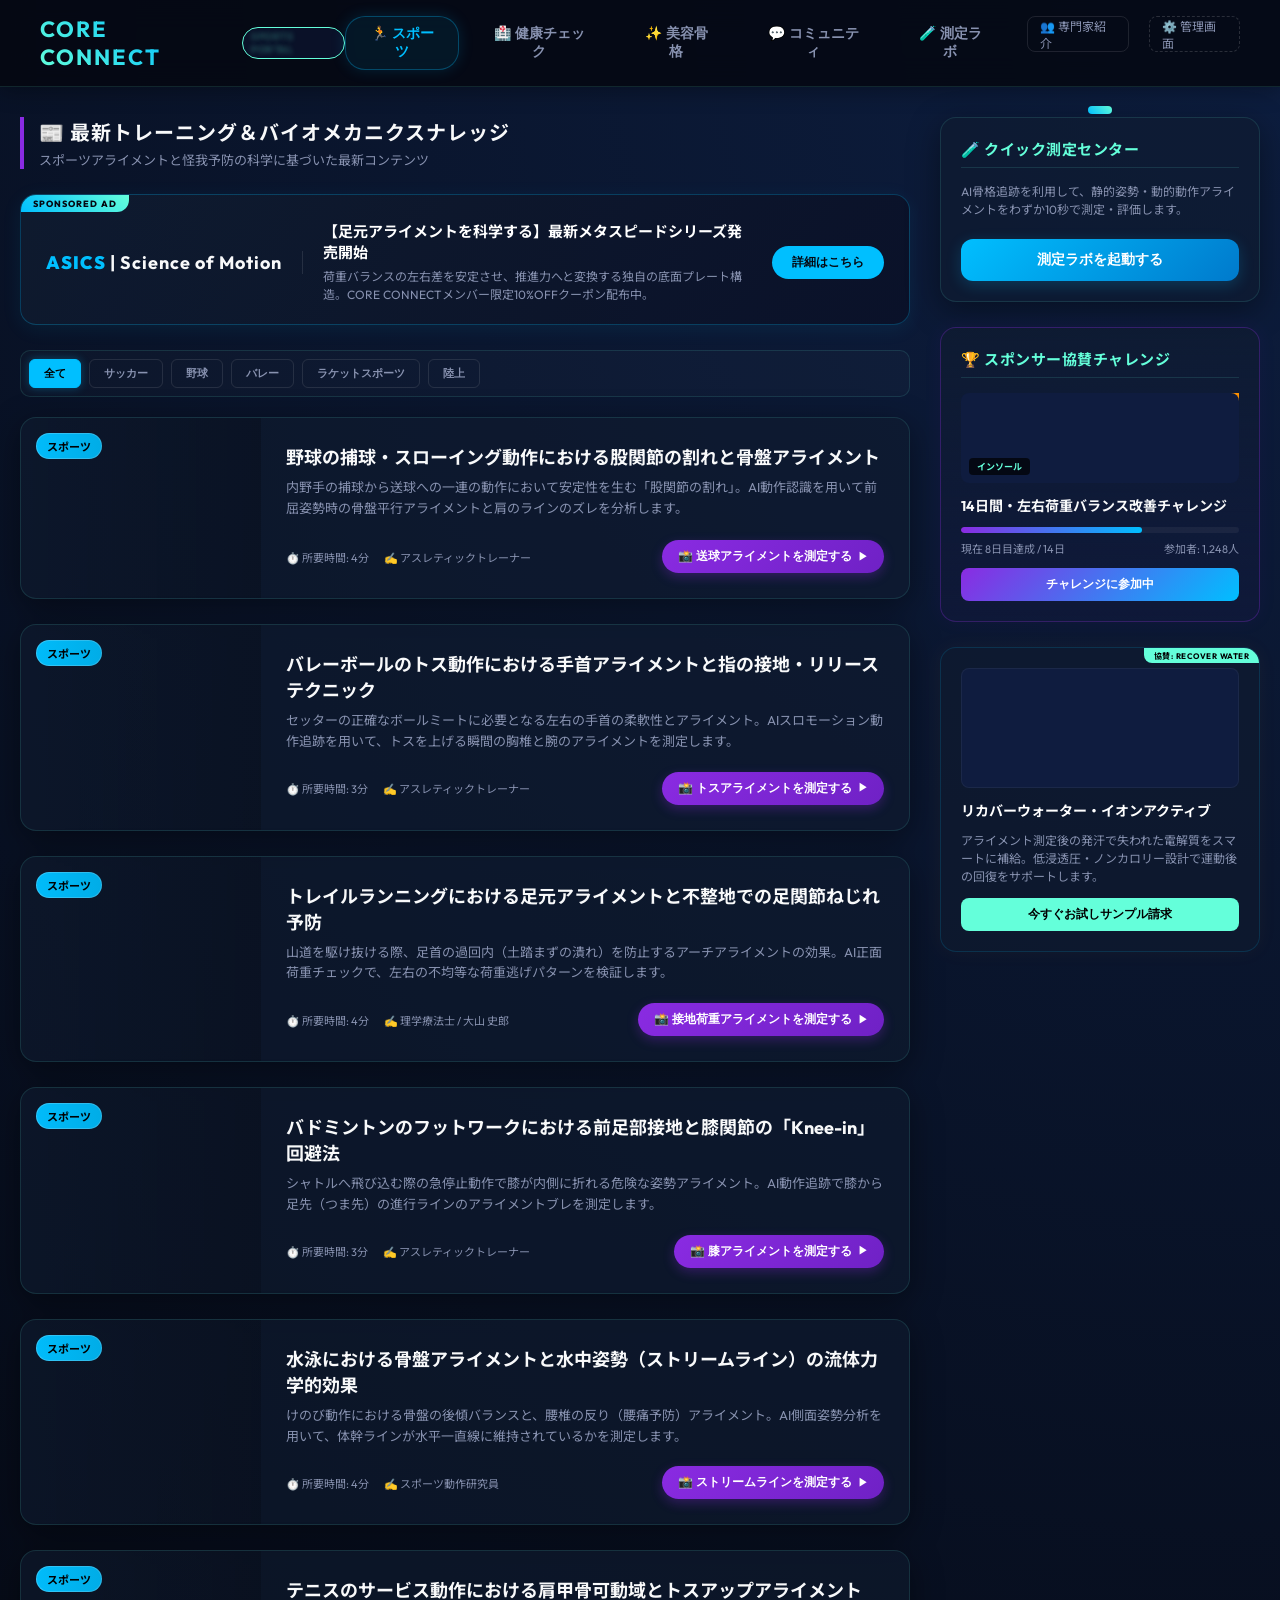
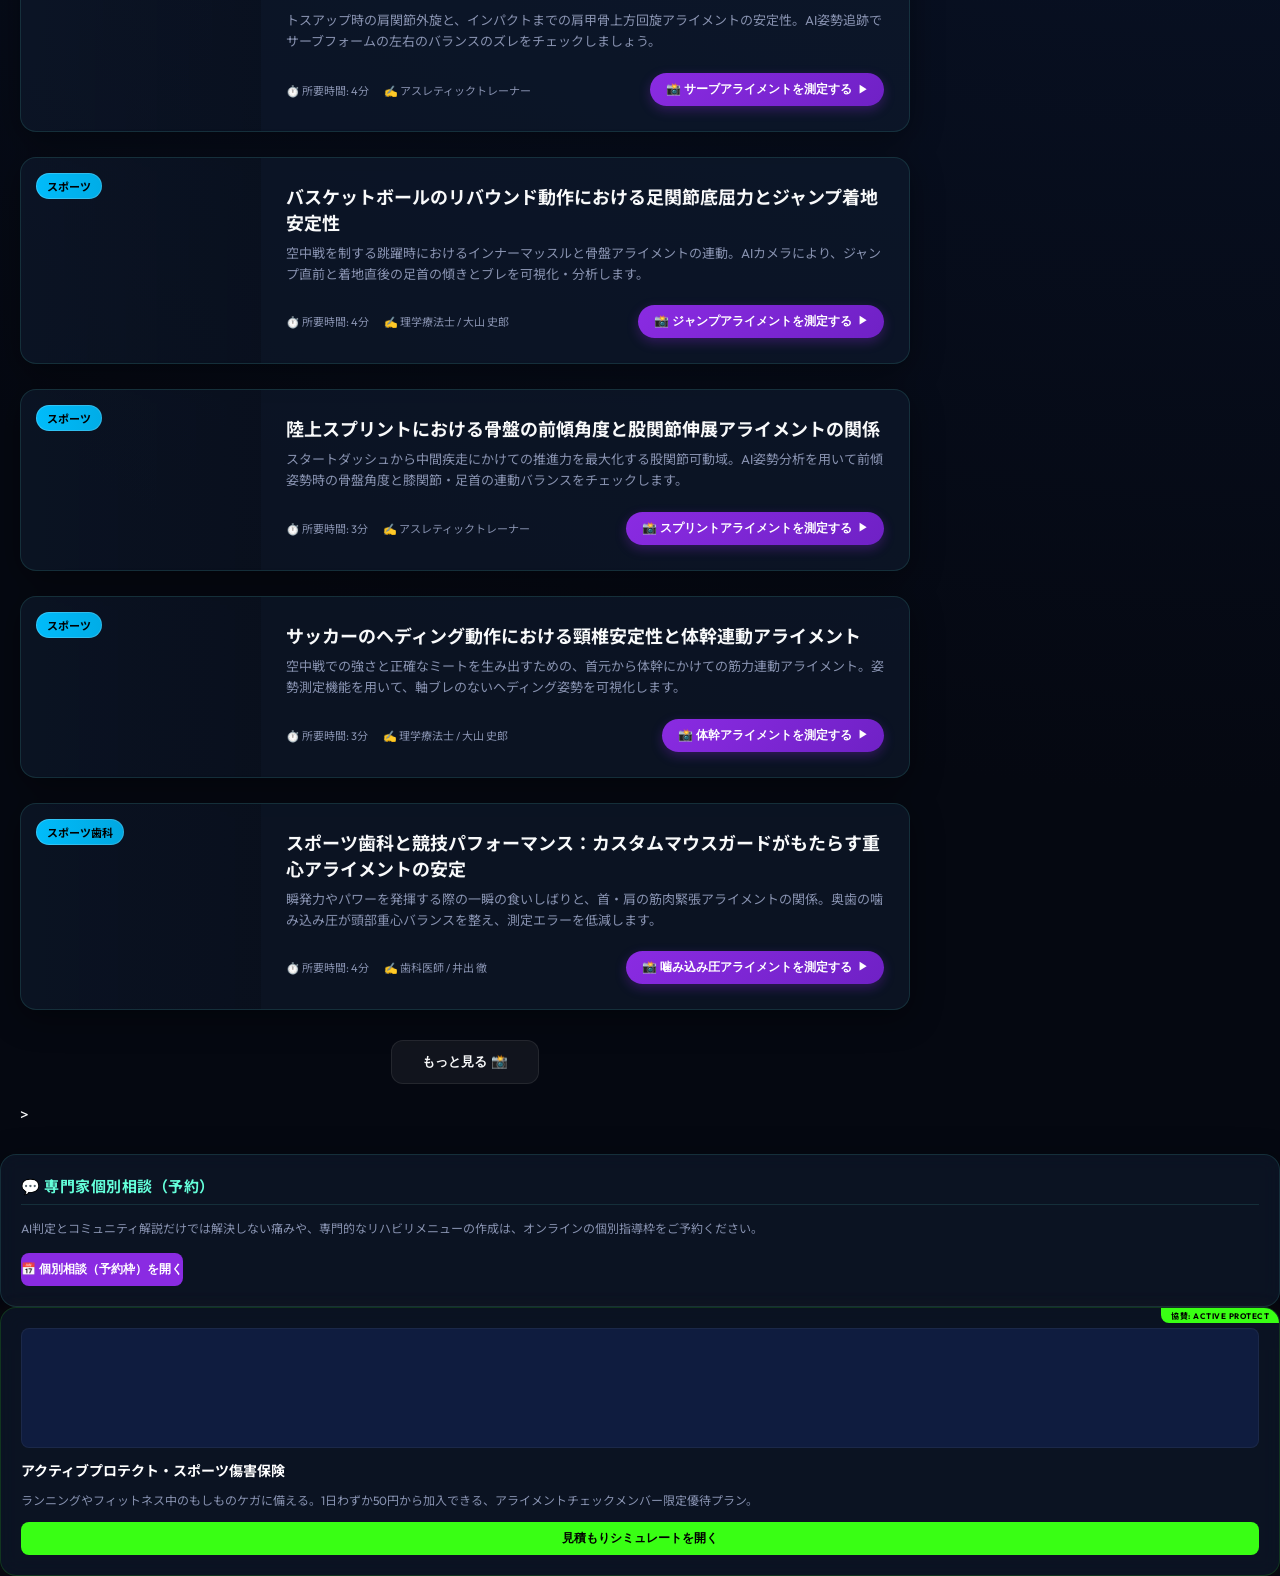
==== commit 3d3ceeee: "Add files via upload" ====
--- a/index.html
+++ b/index.html
@@ -1032,7 +1032,7 @@
 
 
 
-                        <button class="subtab-btn" data-sport="tennis">テニス</button>
+                        <button class="subtab-btn" data-sport="tennis">ラケットスポーツ</button>
 
 
 
